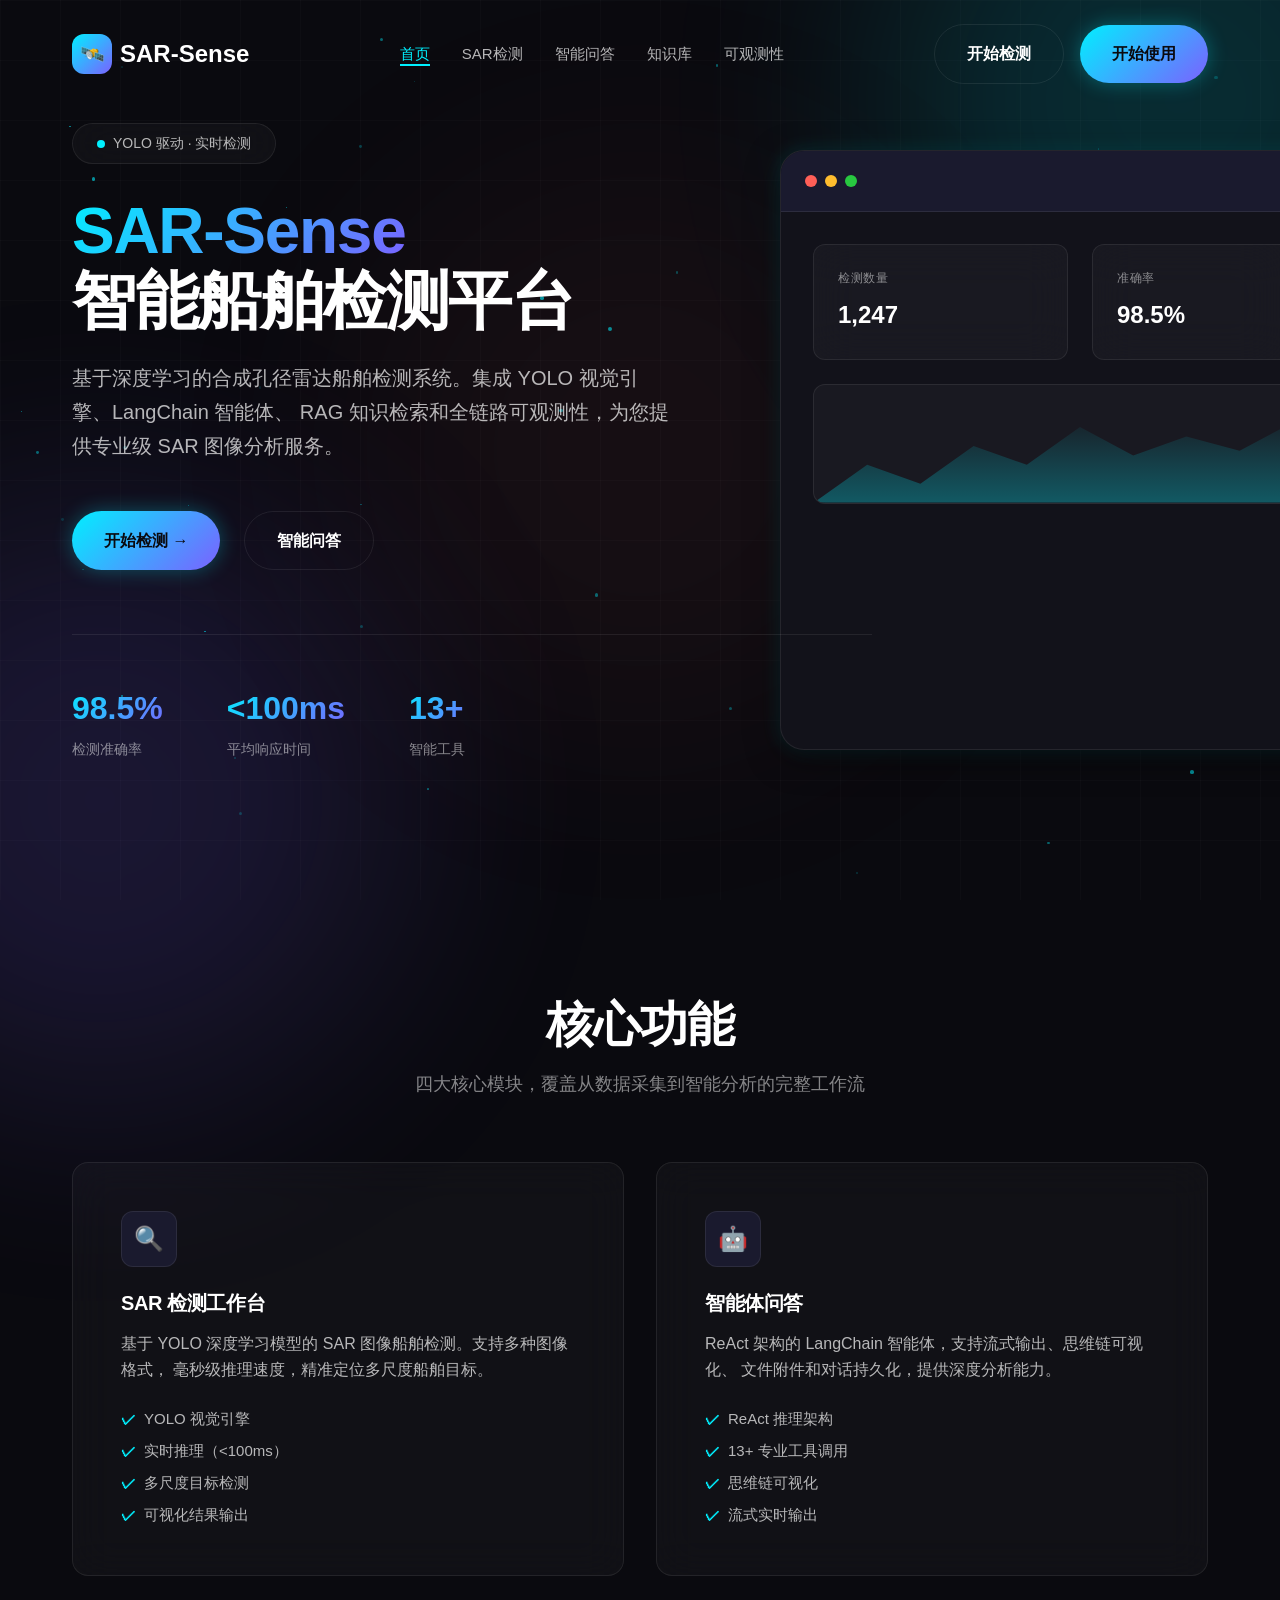
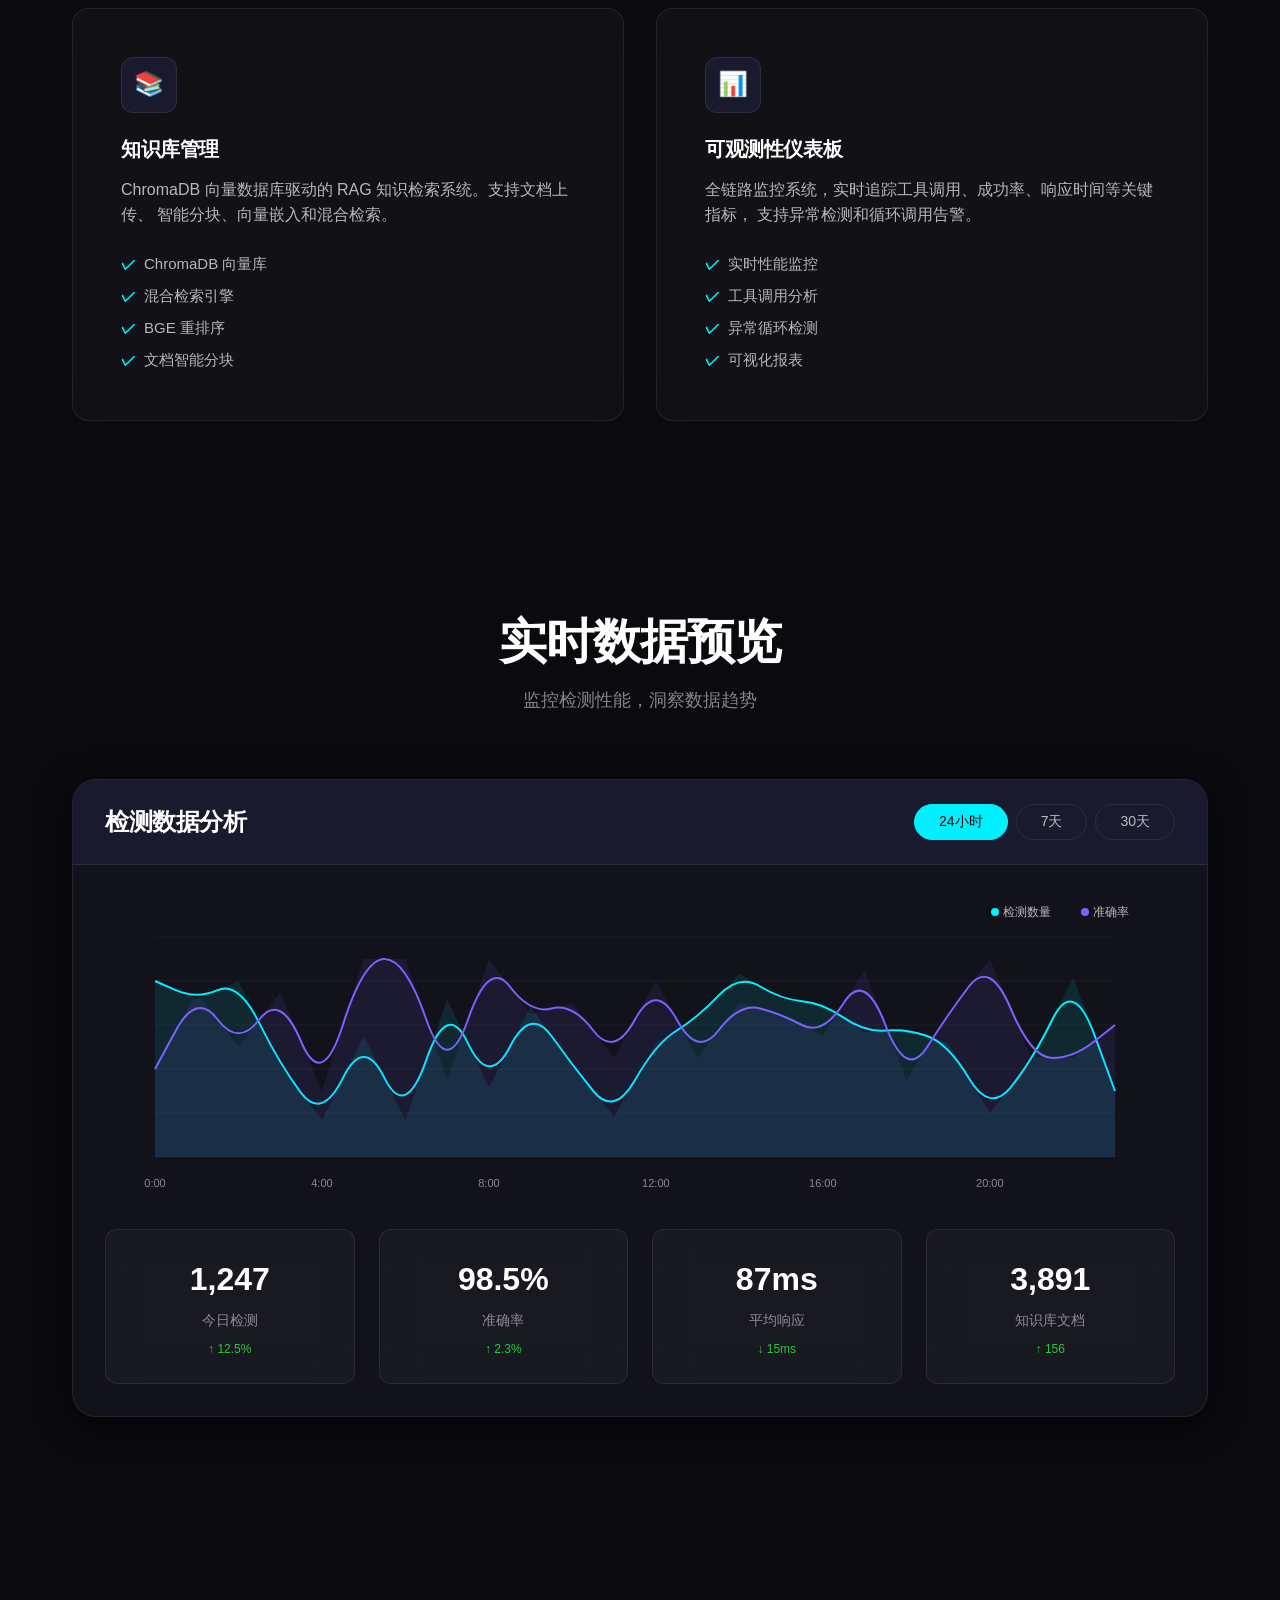
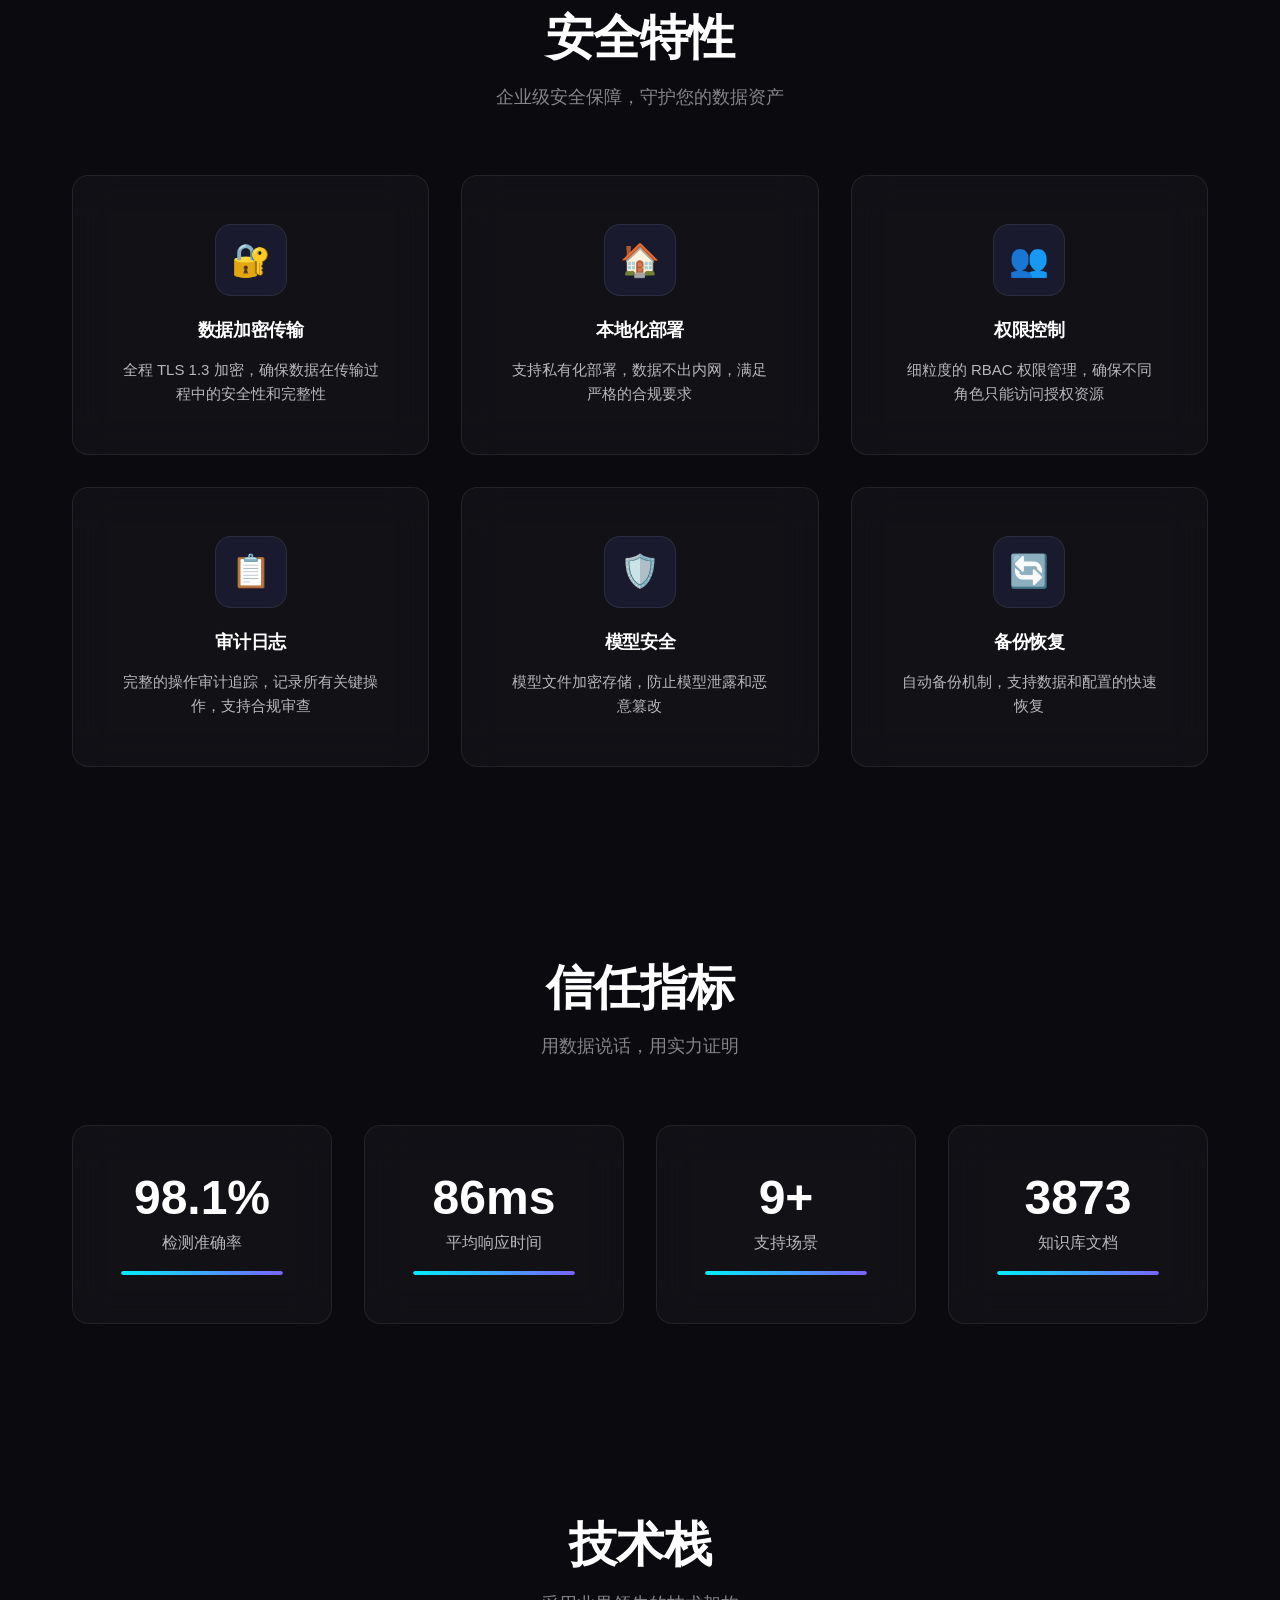
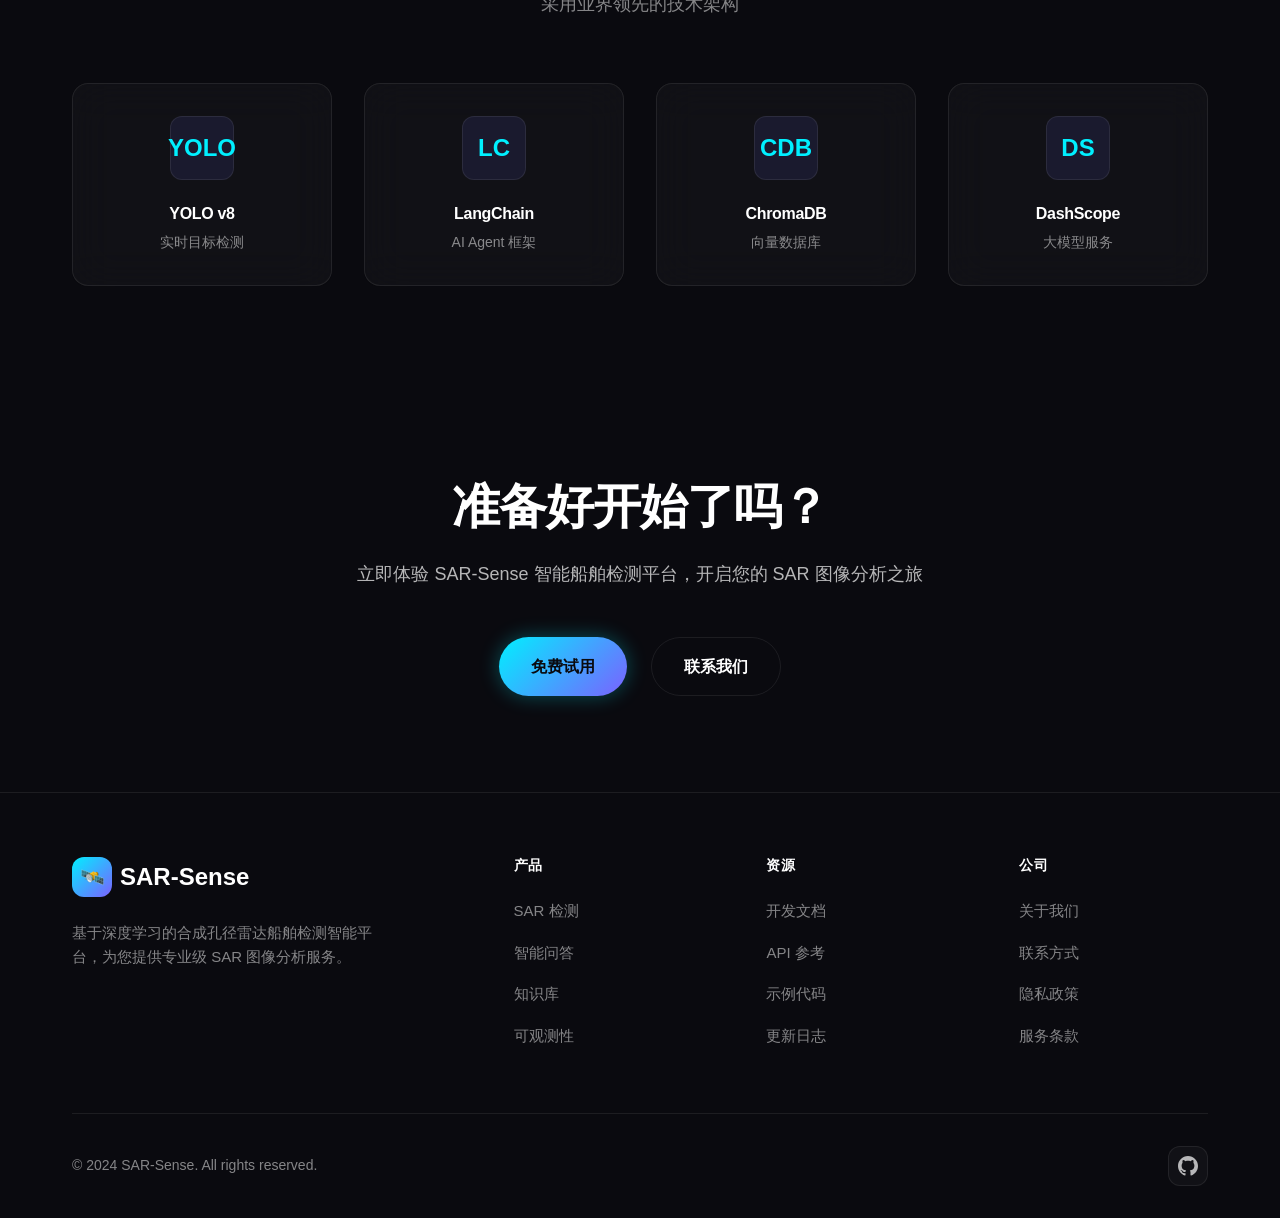
==== index.html @ ce0b2298 "初始化项目：SAR-Sense 智能舰船检测平台" ====
<!DOCTYPE html>
<html lang="zh-CN">
<head>
  <meta charset="UTF-8">
  <meta name="viewport" content="width=device-width, initial-scale=1.0">
  <meta name="description" content="SAR-Sense - 基于深度学习的合成孔径雷达船舶检测智能平台">
  <title>SAR-Sense | 智能船舶检测平台</title>
  <link rel="stylesheet" href="css/style.css">
  <link rel="icon" type="image/svg+xml" href="data:image/svg+xml,<svg xmlns='http://www.w3.org/2000/svg' viewBox='0 0 100 100'><text y='.9em' font-size='90'>🛰️</text></svg>">
</head>
<body>
  <div class="bg-grid"></div>
  <div class="bg-glow bg-glow-1"></div>
  <div class="bg-glow bg-glow-2"></div>
  <div class="bg-glow bg-glow-3"></div>
  <div class="particles"></div>

  <!-- Navigation -->
  <nav class="navbar">
    <div class="container">
      <a href="index.html" class="navbar-brand">
        <span class="logo-icon">🛰️</span>
        <span>SAR-Sense</span>
      </a>
      <ul class="navbar-nav">
        <li><a href="index.html">首页</a></li>
        <li><a href="detection.html">SAR检测</a></li>
        <li><a href="chat.html">智能问答</a></li>
        <li><a href="knowledge.html">知识库</a></li>
        <li><a href="metrics.html">可观测性</a></li>
      </ul>
      <div class="navbar-actions">
        <a href="detection.html" class="btn btn-secondary">开始检测</a>
        <a href="chat.html" class="btn btn-primary">开始使用</a>
      </div>
      <button class="mobile-menu-btn" aria-label="菜单">☰</button>
    </div>
  </nav>

  <!-- Hero Section -->
  <section class="hero section" id="hero">
    <div class="container">
      <div class="hero-content">
        <div class="hero-badge">
          <span class="badge-dot"></span>
          <span>YOLO 驱动 · 实时检测</span>
        </div>

        <h1>
          <span class="text-gradient">SAR-Sense</span><br>
          智能船舶检测平台
        </h1>

        <p class="hero-description">
          基于深度学习的合成孔径雷达船舶检测系统。集成 YOLO 视觉引擎、LangChain 智能体、
          RAG 知识检索和全链路可观测性，为您提供专业级 SAR 图像分析服务。
        </p>

        <div class="hero-actions">
          <a href="detection.html" class="btn btn-primary">
            开始检测 →
          </a>
          <a href="chat.html" class="btn btn-secondary">
            智能问答
          </a>
        </div>

        <div class="hero-stats">
          <div class="hero-stat">
            <div class="hero-stat-value text-gradient">98.5%</div>
            <div class="hero-stat-label">检测准确率</div>
          </div>
          <div class="hero-stat">
            <div class="hero-stat-value text-gradient"><100ms</div>
            <div class="hero-stat-label">平均响应时间</div>
          </div>
          <div class="hero-stat">
            <div class="hero-stat-value text-gradient">13+</div>
            <div class="hero-stat-label">智能工具</div>
          </div>
        </div>
      </div>

      <div class="hero-visual">
        <div class="hero-mockup animate-float">
          <div class="mockup-header">
            <div class="mockup-dot"></div>
            <div class="mockup-dot"></div>
            <div class="mockup-dot"></div>
          </div>
          <div class="mockup-body">
            <div class="mockup-card">
              <div class="mockup-card-title">检测数量</div>
              <div class="mockup-card-value">1,247</div>
            </div>
            <div class="mockup-card">
              <div class="mockup-card-title">准确率</div>
              <div class="mockup-card-value">98.5%</div>
            </div>
            <div class="mockup-chart">
              <div class="chart-line"></div>
            </div>
          </div>
        </div>
      </div>
    </div>
  </section>

  <!-- Features Section -->
  <section class="features section" id="features">
    <div class="container">
      <div class="section-header reveal">
        <h2>核心功能</h2>
        <p>四大核心模块，覆盖从数据采集到智能分析的完整工作流</p>
      </div>

      <div class="features-grid">
        <div class="feature-card reveal stagger">
          <div class="feature-icon">🔍</div>
          <h3>SAR 检测工作台</h3>
          <p>
            基于 YOLO 深度学习模型的 SAR 图像船舶检测。支持多种图像格式，
            毫秒级推理速度，精准定位多尺度船舶目标。
          </p>
          <ul class="feature-list">
            <li>YOLO 视觉引擎</li>
            <li>实时推理（<100ms）</li>
            <li>多尺度目标检测</li>
            <li>可视化结果输出</li>
          </ul>
        </div>

        <div class="feature-card reveal stagger">
          <div class="feature-icon">🤖</div>
          <h3>智能体问答</h3>
          <p>
            ReAct 架构的 LangChain 智能体，支持流式输出、思维链可视化、
            文件附件和对话持久化，提供深度分析能力。
          </p>
          <ul class="feature-list">
            <li>ReAct 推理架构</li>
            <li>13+ 专业工具调用</li>
            <li>思维链可视化</li>
            <li>流式实时输出</li>
          </ul>
        </div>

        <div class="feature-card reveal stagger">
          <div class="feature-icon">📚</div>
          <h3>知识库管理</h3>
          <p>
            ChromaDB 向量数据库驱动的 RAG 知识检索系统。支持文档上传、
            智能分块、向量嵌入和混合检索。
          </p>
          <ul class="feature-list">
            <li>ChromaDB 向量库</li>
            <li>混合检索引擎</li>
            <li>BGE 重排序</li>
            <li>文档智能分块</li>
          </ul>
        </div>

        <div class="feature-card reveal stagger">
          <div class="feature-icon">📊</div>
          <h3>可观测性仪表板</h3>
          <p>
            全链路监控系统，实时追踪工具调用、成功率、响应时间等关键指标，
            支持异常检测和循环调用告警。
          </p>
          <ul class="feature-list">
            <li>实时性能监控</li>
            <li>工具调用分析</li>
            <li>异常循环检测</li>
            <li>可视化报表</li>
          </ul>
        </div>
      </div>
    </div>
  </section>

  <!-- Data Preview Section -->
  <section class="data-preview section" id="data-preview">
    <div class="container">
      <div class="section-header reveal">
        <h2>实时数据预览</h2>
        <p>监控检测性能，洞察数据趋势</p>
      </div>

      <div class="preview-container reveal">
        <div class="preview-header">
          <div class="preview-header-left">
            <h4>检测数据分析</h4>
          </div>
          <div class="preview-tabs">
            <button class="preview-tab active">24小时</button>
            <button class="preview-tab">7天</button>
            <button class="preview-tab">30天</button>
          </div>
        </div>

        <div class="preview-body">
          <div class="chart-container">
            <canvas id="detectionChart"></canvas>
          </div>

          <div class="metrics-grid">
            <div class="metric-card">
              <div class="metric-value">1,247</div>
              <div class="metric-label">今日检测</div>
              <div class="metric-change positive">↑ 12.5%</div>
            </div>
            <div class="metric-card">
              <div class="metric-value">98.5%</div>
              <div class="metric-label">准确率</div>
              <div class="metric-change positive">↑ 2.3%</div>
            </div>
            <div class="metric-card">
              <div class="metric-value">87ms</div>
              <div class="metric-label">平均响应</div>
              <div class="metric-change positive">↓ 15ms</div>
            </div>
            <div class="metric-card">
              <div class="metric-value">3,891</div>
              <div class="metric-label">知识库文档</div>
              <div class="metric-change positive">↑ 156</div>
            </div>
          </div>
        </div>
      </div>
    </div>
  </section>

  <!-- Security Section -->
  <section class="security section" id="security">
    <div class="container">
      <div class="section-header reveal">
        <h2>安全特性</h2>
        <p>企业级安全保障，守护您的数据资产</p>
      </div>

      <div class="security-grid">
        <div class="security-card reveal stagger">
          <div class="security-icon">🔐</div>
          <h3>数据加密传输</h3>
          <p>全程 TLS 1.3 加密，确保数据在传输过程中的安全性和完整性</p>
        </div>
        <div class="security-card reveal stagger">
          <div class="security-icon">🏠</div>
          <h3>本地化部署</h3>
          <p>支持私有化部署，数据不出内网，满足严格的合规要求</p>
        </div>
        <div class="security-card reveal stagger">
          <div class="security-icon">👥</div>
          <h3>权限控制</h3>
          <p>细粒度的 RBAC 权限管理，确保不同角色只能访问授权资源</p>
        </div>
        <div class="security-card reveal stagger">
          <div class="security-icon">📋</div>
          <h3>审计日志</h3>
          <p>完整的操作审计追踪，记录所有关键操作，支持合规审查</p>
        </div>
        <div class="security-card reveal stagger">
          <div class="security-icon">🛡️</div>
          <h3>模型安全</h3>
          <p>模型文件加密存储，防止模型泄露和恶意篡改</p>
        </div>
        <div class="security-card reveal stagger">
          <div class="security-icon">🔄</div>
          <h3>备份恢复</h3>
          <p>自动备份机制，支持数据和配置的快速恢复</p>
        </div>
      </div>
    </div>
  </section>

  <!-- Trust Indicators -->
  <section class="trust section" id="trust">
    <div class="container">
      <div class="section-header reveal">
        <h2>信任指标</h2>
        <p>用数据说话，用实力证明</p>
      </div>

      <div class="trust-grid">
        <div class="trust-card reveal stagger">
          <div class="trust-value" data-target="98.5" data-suffix="%">0%</div>
          <div class="trust-label">检测准确率</div>
          <div class="trust-bar">
            <div class="trust-bar-fill" data-width="98.5%"></div>
          </div>
        </div>
        <div class="trust-card reveal stagger">
          <div class="trust-value" data-target="87" data-suffix="ms">0ms</div>
          <div class="trust-label">平均响应时间</div>
          <div class="trust-bar">
            <div class="trust-bar-fill" data-width="87%"></div>
          </div>
        </div>
        <div class="trust-card reveal stagger">
          <div class="trust-value" data-target="10" data-suffix="+">0+</div>
          <div class="trust-label">支持场景</div>
          <div class="trust-bar">
            <div class="trust-bar-fill" data-width="100%"></div>
          </div>
        </div>
        <div class="trust-card reveal stagger">
          <div class="trust-value" data-target="3891" data-suffix="">0</div>
          <div class="trust-label">知识库文档</div>
          <div class="trust-bar">
            <div class="trust-bar-fill" data-width="75%"></div>
          </div>
        </div>
      </div>
    </div>
  </section>

  <!-- Tech Stack -->
  <section class="tech-stack section" id="tech">
    <div class="container">
      <div class="section-header reveal">
        <h2>技术栈</h2>
        <p>采用业界领先的技术架构</p>
      </div>

      <div class="tech-grid">
        <div class="tech-card reveal stagger">
          <div class="tech-logo">YOLO</div>
          <h4>YOLO v8</h4>
          <p>实时目标检测</p>
        </div>
        <div class="tech-card reveal stagger">
          <div class="tech-logo">LC</div>
          <h4>LangChain</h4>
          <p>AI Agent 框架</p>
        </div>
        <div class="tech-card reveal stagger">
          <div class="tech-logo">CDB</div>
          <h4>ChromaDB</h4>
          <p>向量数据库</p>
        </div>
        <div class="tech-card reveal stagger">
          <div class="tech-logo">DS</div>
          <h4>DashScope</h4>
          <p>大模型服务</p>
        </div>
      </div>
    </div>
  </section>

  <!-- CTA Section -->
  <section class="cta section" id="cta">
    <div class="container">
      <div class="cta-content reveal">
        <h2>准备好开始了吗？</h2>
        <p>立即体验 SAR-Sense 智能船舶检测平台，开启您的 SAR 图像分析之旅</p>
        <div class="cta-actions">
          <a href="detection.html" class="btn btn-primary">免费试用</a>
          <a href="chat.html" class="btn btn-secondary">联系我们</a>
        </div>
      </div>
    </div>
  </section>

  <!-- Footer -->
  <footer class="footer">
    <div class="container">
      <div class="footer-content">
        <div class="footer-brand">
          <a href="index.html" class="navbar-brand">
            <span class="logo-icon">🛰️</span>
            <span>SAR-Sense</span>
          </a>
          <p>基于深度学习的合成孔径雷达船舶检测智能平台，为您提供专业级 SAR 图像分析服务。</p>
        </div>
        <div class="footer-links">
          <h4>产品</h4>
          <ul>
            <li><a href="detection.html">SAR 检测</a></li>
            <li><a href="chat.html">智能问答</a></li>
            <li><a href="knowledge.html">知识库</a></li>
            <li><a href="metrics.html">可观测性</a></li>
          </ul>
        </div>
        <div class="footer-links">
          <h4>资源</h4>
          <ul>
            <li><a href="#">开发文档</a></li>
            <li><a href="#">API 参考</a></li>
            <li><a href="#">示例代码</a></li>
            <li><a href="#">更新日志</a></li>
          </ul>
        </div>
        <div class="footer-links">
          <h4>公司</h4>
          <ul>
            <li><a href="#">关于我们</a></li>
            <li><a href="#">联系方式</a></li>
            <li><a href="#">隐私政策</a></li>
            <li><a href="#">服务条款</a></li>
          </ul>
        </div>
      </div>

      <div class="footer-bottom">
        <div class="footer-copyright">© 2024 SAR-Sense. All rights reserved.</div>
        <div class="footer-social">
          <a href="#" class="social-link" aria-label="GitHub">
            <svg width="20" height="20" viewBox="0 0 24 24" fill="currentColor">
              <path d="M12 0c-6.626 0-12 5.373-12 12 0 5.302 3.438 9.8 8.207 11.387.599.111.793-.261.793-.577v-2.234c-3.338.726-4.033-1.416-4.033-1.416-.546-1.387-1.333-1.756-1.333-1.756-1.089-.745.083-.729.083-.729 1.205.084 1.839 1.237 1.839 1.237 1.07 1.834 2.807 1.304 3.492.997.107-.775.418-1.305.762-1.604-2.665-.305-5.467-1.334-5.467-5.931 0-1.311.469-2.381 1.236-3.221-.124-.303-.535-1.524.117-3.176 0 0 1.008-.322 3.301 1.23.957-.266 1.983-.399 3.003-.404 1.02.005 2.047.138 3.006.404 2.291-1.552 3.297-1.23 3.297-1.23.653 1.653.242 2.874.118 3.176.77.84 1.235 1.911 1.235 3.221 0 4.609-2.807 5.624-5.479 5.921.43.372.823 1.102.823 2.222v3.293c0 .319.192.694.801.576 4.765-1.589 8.199-6.086 8.199-11.386 0-6.627-5.373-12-12-12z"/>
            </svg>
          </a>
        </div>
      </div>
    </div>
  </footer>

  <script src="js/main.js"></script>
</body>
</html>
---- css/style.css ----
/* SAR-Sense Dark Tech/Fintech Style */

/* ==================== Design Tokens ==================== */
:root {
  /* Colors - Dark Theme */
  --bg-primary: #0a0a0f;
  --bg-secondary: #12121a;
  --bg-tertiary: #1a1a2e;
  --bg-card: rgba(255, 255, 255, 0.03);
  --bg-card-hover: rgba(255, 255, 255, 0.06);

  /* Accent Colors - Neon/Cyan */
  --accent-primary: #00f0ff;
  --accent-secondary: #7b61ff;
  --accent-tertiary: #ff6b6b;
  --accent-gradient: linear-gradient(135deg, #00f0ff 0%, #7b61ff 100%);

  /* Text Colors */
  --text-primary: #ffffff;
  --text-secondary: rgba(255, 255, 255, 0.7);
  --text-tertiary: rgba(255, 255, 255, 0.5);

  /* Border Colors */
  --border-color: rgba(255, 255, 255, 0.08);
  --border-glow: rgba(0, 240, 255, 0.3);

  /* Shadows */
  --shadow-sm: 0 2px 8px rgba(0, 0, 0, 0.3);
  --shadow-md: 0 4px 16px rgba(0, 0, 0, 0.4);
  --shadow-lg: 0 8px 32px rgba(0, 0, 0, 0.5);
  --shadow-glow: 0 0 20px rgba(0, 240, 255, 0.15);

  /* Spacing */
  --space-xs: 0.25rem;
  --space-sm: 0.5rem;
  --space-md: 1rem;
  --space-lg: 1.5rem;
  --space-xl: 2rem;
  --space-2xl: 3rem;
  --space-3xl: 4rem;
  --space-4xl: 6rem;

  /* Border Radius */
  --radius-sm: 8px;
  --radius-md: 12px;
  --radius-lg: 16px;
  --radius-xl: 24px;
  --radius-full: 9999px;

  /* Typography */
  --font-display: -apple-system, BlinkMacSystemFont, 'Segoe UI', 'PingFang SC', 'Microsoft YaHei', sans-serif;
  --font-body: -apple-system, BlinkMacSystemFont, 'Segoe UI', 'PingFang SC', 'Microsoft YaHei', sans-serif;
  --font-mono: 'SF Mono', 'Fira Code', 'Consolas', monospace;

  /* Transitions */
  --transition-fast: 0.15s ease;
  --transition-normal: 0.3s ease;
  --transition-slow: 0.5s ease;

  /* Glass Effect */
  --glass-bg: rgba(255, 255, 255, 0.03);
  --glass-border: rgba(255, 255, 255, 0.08);
  --glass-blur: blur(20px);
}

/* ==================== Reset & Base ==================== */
*, *::before, *::after {
  margin: 0;
  padding: 0;
  box-sizing: border-box;
}

html {
  scroll-behavior: smooth;
  font-size: 16px;
}

body {
  font-family: var(--font-body);
  background-color: var(--bg-primary);
  color: var(--text-primary);
  line-height: 1.6;
  overflow-x: hidden;
  -webkit-font-smoothing: antialiased;
  -moz-osx-font-smoothing: grayscale;
}

a {
  color: var(--accent-primary);
  text-decoration: none;
  transition: color var(--transition-fast);
}

a:hover {
  color: var(--accent-secondary);
}

img {
  max-width: 100%;
  height: auto;
  display: block;
}

/* ==================== Typography ==================== */
h1, h2, h3, h4, h5, h6 {
  font-family: var(--font-display);
  font-weight: 700;
  line-height: 1.2;
  letter-spacing: -0.02em;
}

h1 {
  font-size: clamp(2.5rem, 5vw, 4rem);
}

h2 {
  font-size: clamp(2rem, 4vw, 3rem);
}

h3 {
  font-size: clamp(1.5rem, 3vw, 2rem);
}

h4 {
  font-size: clamp(1.25rem, 2vw, 1.5rem);
}

p {
  font-size: 1.125rem;
  color: var(--text-secondary);
}

.text-gradient {
  background: var(--accent-gradient);
  -webkit-background-clip: text;
  -webkit-text-fill-color: transparent;
  background-clip: text;
}

/* ==================== Layout ==================== */
.container {
  width: 100%;
  max-width: 1200px;
  margin: 0 auto;
  padding: 0 var(--space-xl);
}

.section {
  padding: var(--space-4xl) 0;
  position: relative;
}

.section-header {
  text-align: center;
  margin-bottom: var(--space-3xl);
}

.section-header h2 {
  margin-bottom: var(--space-md);
}

.section-header p {
  max-width: 600px;
  margin: 0 auto;
  font-size: 1.125rem;
  color: var(--text-tertiary);
}

/* ==================== Background Effects ==================== */
.bg-grid {
  position: fixed;
  top: 0;
  left: 0;
  width: 100%;
  height: 100%;
  background-image:
    linear-gradient(rgba(255, 255, 255, 0.02) 1px, transparent 1px),
    linear-gradient(90deg, rgba(255, 255, 255, 0.02) 1px, transparent 1px);
  background-size: 60px 60px;
  pointer-events: none;
  z-index: 0;
}

.bg-glow {
  position: fixed;
  width: 600px;
  height: 600px;
  border-radius: 50%;
  filter: blur(120px);
  opacity: 0.15;
  pointer-events: none;
  z-index: 0;
}

.bg-glow-1 {
  top: -200px;
  right: -200px;
  background: var(--accent-primary);
}

.bg-glow-2 {
  bottom: -200px;
  left: -200px;
  background: var(--accent-secondary);
}

.bg-glow-3 {
  top: 50%;
  left: 50%;
  transform: translate(-50%, -50%);
  background: var(--accent-tertiary);
  opacity: 0.05;
}

/* ==================== Navigation ==================== */
.navbar {
  position: fixed;
  top: 0;
  left: 0;
  right: 0;
  z-index: 1000;
  padding: var(--space-lg) 0;
  transition: all var(--transition-normal);
}

.navbar.scrolled {
  background: rgba(10, 10, 15, 0.9);
  backdrop-filter: var(--glass-blur);
  border-bottom: 1px solid var(--border-color);
  padding: var(--space-md) 0;
}

.navbar .container {
  display: flex;
  align-items: center;
  justify-content: space-between;
}

.navbar-brand {
  display: flex;
  align-items: center;
  gap: var(--space-sm);
  font-family: var(--font-display);
  font-size: 1.5rem;
  font-weight: 700;
  color: var(--text-primary);
}

.navbar-brand .logo-icon {
  width: 40px;
  height: 40px;
  background: var(--accent-gradient);
  border-radius: var(--radius-md);
  display: flex;
  align-items: center;
  justify-content: center;
  font-size: 1.25rem;
}

.navbar-nav {
  display: flex;
  align-items: center;
  gap: var(--space-xl);
  list-style: none;
}

.navbar-nav a {
  color: var(--text-secondary);
  font-size: 0.9375rem;
  font-weight: 500;
  transition: color var(--transition-fast);
  position: relative;
}

.navbar-nav a::after {
  content: '';
  position: absolute;
  bottom: -4px;
  left: 0;
  width: 0;
  height: 2px;
  background: var(--accent-primary);
  transition: width var(--transition-normal);
}

.navbar-nav a:hover {
  color: var(--text-primary);
}

.navbar-nav a:hover::after {
  width: 100%;
}

.navbar-actions {
  display: flex;
  align-items: center;
  gap: var(--space-md);
}

/* ==================== Buttons ==================== */
.btn {
  display: inline-flex;
  align-items: center;
  justify-content: center;
  gap: var(--space-sm);
  padding: var(--space-md) var(--space-xl);
  font-family: var(--font-display);
  font-size: 1rem;
  font-weight: 600;
  border: none;
  border-radius: var(--radius-full);
  cursor: pointer;
  transition: all var(--transition-normal);
  position: relative;
  overflow: hidden;
}

.btn-primary {
  background: var(--accent-gradient);
  color: var(--bg-primary);
  box-shadow: 0 0 20px rgba(0, 240, 255, 0.3);
}

.btn-primary:hover {
  transform: translateY(-2px);
  box-shadow: 0 0 30px rgba(0, 240, 255, 0.5);
}

.btn-primary:active {
  transform: translateY(0);
}

.btn-secondary {
  background: transparent;
  color: var(--text-primary);
  border: 1px solid var(--border-color);
}

.btn-secondary:hover {
  background: var(--bg-card-hover);
  border-color: var(--accent-primary);
  color: var(--accent-primary);
}

.btn-ghost {
  background: transparent;
  color: var(--text-secondary);
  padding: var(--space-sm) var(--space-md);
}

.btn-ghost:hover {
  color: var(--text-primary);
  background: var(--bg-card);
}

.btn-icon {
  width: 44px;
  height: 44px;
  padding: 0;
  border-radius: var(--radius-md);
}

/* ==================== Hero Section ==================== */
.hero {
  min-height: 100vh;
  display: flex;
  align-items: center;
  position: relative;
  overflow: hidden;
  padding-top: 80px;
}

.hero-content {
  position: relative;
  z-index: 1;
  max-width: 800px;
}

.hero-badge {
  display: inline-flex;
  align-items: center;
  gap: var(--space-sm);
  padding: var(--space-sm) var(--space-lg);
  background: var(--bg-card);
  border: 1px solid var(--border-color);
  border-radius: var(--radius-full);
  font-size: 0.875rem;
  color: var(--text-secondary);
  margin-bottom: var(--space-xl);
  backdrop-filter: var(--glass-blur);
}

.hero-badge .badge-dot {
  width: 8px;
  height: 8px;
  background: var(--accent-primary);
  border-radius: 50%;
  animation: pulse 2s infinite;
}

.hero h1 {
  margin-bottom: var(--space-lg);
  line-height: 1.1;
}

.hero-description {
  font-size: 1.25rem;
  color: var(--text-secondary);
  margin-bottom: var(--space-2xl);
  max-width: 600px;
  line-height: 1.7;
}

.hero-actions {
  display: flex;
  gap: var(--space-lg);
  margin-bottom: var(--space-3xl);
}

.hero-stats {
  display: flex;
  gap: var(--space-3xl);
  padding-top: var(--space-2xl);
  border-top: 1px solid var(--border-color);
}

.hero-stat {
  text-align: left;
}

.hero-stat-value {
  font-family: var(--font-display);
  font-size: 2rem;
  font-weight: 700;
  color: var(--text-primary);
  margin-bottom: var(--space-xs);
}

.hero-stat-label {
  font-size: 0.875rem;
  color: var(--text-tertiary);
}

.hero-visual {
  position: absolute;
  right: -100px;
  top: 50%;
  transform: translateY(-50%);
  width: 600px;
  height: 600px;
  z-index: 0;
}

.hero-mockup {
  width: 100%;
  height: 100%;
  background: var(--bg-secondary);
  border-radius: var(--radius-xl);
  border: 1px solid var(--border-color);
  overflow: hidden;
  position: relative;
  box-shadow: var(--shadow-lg), var(--shadow-glow);
}

.mockup-header {
  padding: var(--space-lg);
  background: var(--bg-tertiary);
  border-bottom: 1px solid var(--border-color);
  display: flex;
  align-items: center;
  gap: var(--space-sm);
}

.mockup-dot {
  width: 12px;
  height: 12px;
  border-radius: 50%;
  background: var(--text-tertiary);
}

.mockup-dot:nth-child(1) { background: #ff5f57; }
.mockup-dot:nth-child(2) { background: #ffbd2e; }
.mockup-dot:nth-child(3) { background: #28c840; }

.mockup-body {
  padding: var(--space-xl);
  display: grid;
  grid-template-columns: 1fr 1fr;
  gap: var(--space-lg);
}

.mockup-card {
  background: var(--bg-card);
  border: 1px solid var(--border-color);
  border-radius: var(--radius-md);
  padding: var(--space-lg);
  backdrop-filter: var(--glass-blur);
}

.mockup-card-title {
  font-size: 0.75rem;
  color: var(--text-tertiary);
  margin-bottom: var(--space-sm);
  text-transform: uppercase;
  letter-spacing: 0.05em;
}

.mockup-card-value {
  font-family: var(--font-display);
  font-size: 1.5rem;
  font-weight: 700;
  color: var(--text-primary);
}

.mockup-chart {
  grid-column: 1 / -1;
  height: 120px;
  background: var(--bg-card);
  border: 1px solid var(--border-color);
  border-radius: var(--radius-md);
  padding: var(--space-lg);
  position: relative;
  overflow: hidden;
}

.chart-line {
  position: absolute;
  bottom: 0;
  left: 0;
  right: 0;
  height: 80%;
  background: linear-gradient(to top, var(--accent-primary), transparent);
  opacity: 0.3;
  clip-path: polygon(0% 100%, 10% 60%, 20% 80%, 30% 40%, 40% 60%, 50% 20%, 60% 50%, 70% 30%, 80% 45%, 90% 15%, 100% 35%, 100% 100%);
}

/* ==================== Features Section ==================== */
.features {
  position: relative;
  z-index: 1;
}

.features-grid {
  display: grid;
  grid-template-columns: repeat(2, 1fr);
  gap: var(--space-xl);
}

.feature-card {
  background: var(--glass-bg);
  border: 1px solid var(--glass-border);
  border-radius: var(--radius-lg);
  padding: var(--space-2xl);
  backdrop-filter: var(--glass-blur);
  transition: all var(--transition-normal);
  position: relative;
  overflow: hidden;
}

.feature-card::before {
  content: '';
  position: absolute;
  top: 0;
  left: 0;
  right: 0;
  height: 2px;
  background: var(--accent-gradient);
  transform: scaleX(0);
  transform-origin: left;
  transition: transform var(--transition-normal);
}

.feature-card:hover {
  background: var(--bg-card-hover);
  border-color: var(--border-glow);
  transform: translateY(-4px);
  box-shadow: var(--shadow-glow);
}

.feature-card:hover::before {
  transform: scaleX(1);
}

.feature-icon {
  width: 56px;
  height: 56px;
  background: var(--bg-tertiary);
  border-radius: var(--radius-md);
  display: flex;
  align-items: center;
  justify-content: center;
  font-size: 1.5rem;
  margin-bottom: var(--space-lg);
  border: 1px solid var(--border-color);
}

.feature-card h3 {
  font-size: 1.25rem;
  margin-bottom: var(--space-md);
  color: var(--text-primary);
}

.feature-card p {
  font-size: 1rem;
  color: var(--text-secondary);
  margin-bottom: var(--space-lg);
  line-height: 1.6;
}

.feature-list {
  list-style: none;
  display: flex;
  flex-direction: column;
  gap: var(--space-sm);
}

.feature-list li {
  display: flex;
  align-items: center;
  gap: var(--space-sm);
  font-size: 0.9375rem;
  color: var(--text-secondary);
}

.feature-list li::before {
  content: '✓';
  color: var(--accent-primary);
  font-weight: 600;
}

/* ==================== Data Preview Section ==================== */
.data-preview {
  position: relative;
  z-index: 1;
}

.preview-container {
  background: var(--bg-secondary);
  border: 1px solid var(--border-color);
  border-radius: var(--radius-xl);
  overflow: hidden;
  box-shadow: var(--shadow-lg);
}

.preview-header {
  padding: var(--space-lg) var(--space-xl);
  background: var(--bg-tertiary);
  border-bottom: 1px solid var(--border-color);
  display: flex;
  align-items: center;
  justify-content: space-between;
}

.preview-header-left {
  display: flex;
  align-items: center;
  gap: var(--space-md);
}

.preview-tabs {
  display: flex;
  gap: var(--space-sm);
}

.preview-tab {
  padding: var(--space-sm) var(--space-lg);
  background: transparent;
  border: 1px solid var(--border-color);
  border-radius: var(--radius-full);
  color: var(--text-secondary);
  font-size: 0.875rem;
  cursor: pointer;
  transition: all var(--transition-fast);
}

.preview-tab.active {
  background: var(--accent-primary);
  color: var(--bg-primary);
  border-color: var(--accent-primary);
}

.preview-body {
  padding: var(--space-xl);
}

.chart-container {
  height: 300px;
  position: relative;
}

.metrics-grid {
  display: grid;
  grid-template-columns: repeat(4, 1fr);
  gap: var(--space-lg);
  margin-top: var(--space-xl);
}

.metric-card {
  background: var(--bg-card);
  border: 1px solid var(--border-color);
  border-radius: var(--radius-md);
  padding: var(--space-lg);
  text-align: center;
  backdrop-filter: var(--glass-blur);
}

.metric-value {
  font-family: var(--font-display);
  font-size: 2rem;
  font-weight: 700;
  color: var(--text-primary);
  margin-bottom: var(--space-xs);
}

.metric-label {
  font-size: 0.875rem;
  color: var(--text-tertiary);
}

.metric-change {
  font-size: 0.75rem;
  margin-top: var(--space-sm);
  color: var(--accent-primary);
}

.metric-change.positive {
  color: #28c840;
}

.metric-change.negative {
  color: #ff5f57;
}

/* ==================== Security Section ==================== */
.security {
  position: relative;
  z-index: 1;
}

.security-grid {
  display: grid;
  grid-template-columns: repeat(3, 1fr);
  gap: var(--space-xl);
}

.security-card {
  background: var(--glass-bg);
  border: 1px solid var(--glass-border);
  border-radius: var(--radius-lg);
  padding: var(--space-2xl);
  backdrop-filter: var(--glass-blur);
  text-align: center;
  transition: all var(--transition-normal);
}

.security-card:hover {
  background: var(--bg-card-hover);
  border-color: var(--border-glow);
  transform: translateY(-4px);
}

.security-icon {
  width: 72px;
  height: 72px;
  margin: 0 auto var(--space-lg);
  background: var(--bg-tertiary);
  border-radius: var(--radius-lg);
  display: flex;
  align-items: center;
  justify-content: center;
  font-size: 2rem;
  border: 1px solid var(--border-color);
}

.security-card h3 {
  font-size: 1.125rem;
  margin-bottom: var(--space-md);
  color: var(--text-primary);
}

.security-card p {
  font-size: 0.9375rem;
  color: var(--text-secondary);
  line-height: 1.6;
}

/* ==================== Trust Indicators ==================== */
.trust {
  position: relative;
  z-index: 1;
}

.trust-grid {
  display: grid;
  grid-template-columns: repeat(4, 1fr);
  gap: var(--space-xl);
}

.trust-card {
  background: var(--glass-bg);
  border: 1px solid var(--glass-border);
  border-radius: var(--radius-lg);
  padding: var(--space-2xl);
  backdrop-filter: var(--glass-blur);
  text-align: center;
  transition: all var(--transition-normal);
}

.trust-card:hover {
  background: var(--bg-card-hover);
  border-color: var(--border-glow);
}

.trust-value {
  font-family: var(--font-display);
  font-size: 3rem;
  font-weight: 700;
  color: var(--text-primary);
  margin-bottom: var(--space-sm);
  line-height: 1;
}

.trust-label {
  font-size: 1rem;
  color: var(--text-secondary);
  margin-bottom: var(--space-md);
}

.trust-bar {
  height: 4px;
  background: var(--bg-tertiary);
  border-radius: var(--radius-full);
  overflow: hidden;
}

.trust-bar-fill {
  height: 100%;
  background: var(--accent-gradient);
  border-radius: var(--radius-full);
  transition: width 1s ease;
}

/* ==================== Tech Stack ==================== */
.tech-stack {
  position: relative;
  z-index: 1;
}

.tech-grid {
  display: grid;
  grid-template-columns: repeat(4, 1fr);
  gap: var(--space-xl);
}

.tech-card {
  background: var(--glass-bg);
  border: 1px solid var(--glass-border);
  border-radius: var(--radius-lg);
  padding: var(--space-xl);
  backdrop-filter: var(--glass-blur);
  text-align: center;
  transition: all var(--transition-normal);
}

.tech-card:hover {
  background: var(--bg-card-hover);
  border-color: var(--border-glow);
  transform: translateY(-4px);
}

.tech-logo {
  width: 64px;
  height: 64px;
  margin: 0 auto var(--space-lg);
  background: var(--bg-tertiary);
  border-radius: var(--radius-md);
  display: flex;
  align-items: center;
  justify-content: center;
  font-size: 1.5rem;
  font-weight: 700;
  color: var(--accent-primary);
  border: 1px solid var(--border-color);
}

.tech-card h4 {
  font-size: 1rem;
  margin-bottom: var(--space-sm);
  color: var(--text-primary);
}

.tech-card p {
  font-size: 0.875rem;
  color: var(--text-tertiary);
}

/* ==================== CTA Section ==================== */
.cta {
  position: relative;
  z-index: 1;
  text-align: center;
}

.cta-content {
  max-width: 600px;
  margin: 0 auto;
}

.cta h2 {
  margin-bottom: var(--space-lg);
}

.cta p {
  font-size: 1.125rem;
  color: var(--text-secondary);
  margin-bottom: var(--space-2xl);
}

.cta-actions {
  display: flex;
  justify-content: center;
  gap: var(--space-lg);
}

/* ==================== Footer ==================== */
.footer {
  position: relative;
  z-index: 1;
  padding: var(--space-3xl) 0 var(--space-xl);
  border-top: 1px solid var(--border-color);
}

.footer-content {
  display: grid;
  grid-template-columns: 2fr 1fr 1fr 1fr;
  gap: var(--space-3xl);
  margin-bottom: var(--space-3xl);
}

.footer-brand {
  max-width: 300px;
}

.footer-brand .navbar-brand {
  margin-bottom: var(--space-lg);
}

.footer-brand p {
  font-size: 0.9375rem;
  color: var(--text-tertiary);
  line-height: 1.6;
}

.footer-links h4 {
  font-size: 0.875rem;
  font-weight: 600;
  color: var(--text-primary);
  margin-bottom: var(--space-lg);
  text-transform: uppercase;
  letter-spacing: 0.05em;
}

.footer-links ul {
  list-style: none;
  display: flex;
  flex-direction: column;
  gap: var(--space-md);
}

.footer-links a {
  font-size: 0.9375rem;
  color: var(--text-tertiary);
  transition: color var(--transition-fast);
}

.footer-links a:hover {
  color: var(--text-primary);
}

.footer-bottom {
  display: flex;
  align-items: center;
  justify-content: space-between;
  padding-top: var(--space-xl);
  border-top: 1px solid var(--border-color);
}

.footer-copyright {
  font-size: 0.875rem;
  color: var(--text-tertiary);
}

.footer-social {
  display: flex;
  gap: var(--space-md);
}

.social-link {
  width: 40px;
  height: 40px;
  display: flex;
  align-items: center;
  justify-content: center;
  background: var(--bg-card);
  border: 1px solid var(--border-color);
  border-radius: var(--radius-md);
  color: var(--text-secondary);
  transition: all var(--transition-fast);
}

.social-link:hover {
  background: var(--accent-primary);
  color: var(--bg-primary);
  border-color: var(--accent-primary);
}

/* ==================== Animations ==================== */
@keyframes pulse {
  0%, 100% {
    opacity: 1;
    transform: scale(1);
  }
  50% {
    opacity: 0.5;
    transform: scale(1.5);
  }
}

@keyframes float {
  0%, 100% {
    transform: translateY(0);
  }
  50% {
    transform: translateY(-10px);
  }
}

@keyframes glow {
  0%, 100% {
    box-shadow: 0 0 20px rgba(0, 240, 255, 0.2);
  }
  50% {
    box-shadow: 0 0 40px rgba(0, 240, 255, 0.4);
  }
}

@keyframes slideUp {
  from {
    opacity: 0;
    transform: translateY(30px);
  }
  to {
    opacity: 1;
    transform: translateY(0);
  }
}

@keyframes slideIn {
  from {
    opacity: 0;
    transform: translateX(-30px);
  }
  to {
    opacity: 1;
    transform: translateX(0);
  }
}

@keyframes fadeIn {
  from {
    opacity: 0;
  }
  to {
    opacity: 1;
  }
}

@keyframes scaleIn {
  from {
    opacity: 0;
    transform: scale(0.9);
  }
  to {
    opacity: 1;
    transform: scale(1);
  }
}

/* Animation Classes */
.animate-slide-up {
  animation: slideUp 0.6s ease forwards;
}

.animate-slide-in {
  animation: slideIn 0.6s ease forwards;
}

.animate-fade-in {
  animation: fadeIn 0.6s ease forwards;
}

.animate-scale-in {
  animation: scaleIn 0.6s ease forwards;
}

.animate-float {
  animation: float 3s ease-in-out infinite;
}

.animate-glow {
  animation: glow 2s ease-in-out infinite;
}

/* Stagger Delays */
.delay-1 { animation-delay: 0.1s; }
.delay-2 { animation-delay: 0.2s; }
.delay-3 { animation-delay: 0.3s; }
.delay-4 { animation-delay: 0.4s; }
.delay-5 { animation-delay: 0.5s; }
.delay-6 { animation-delay: 0.6s; }
.delay-7 { animation-delay: 0.7s; }
.delay-8 { animation-delay: 0.8s; }

/* ==================== Scroll Reveal ==================== */
.reveal {
  opacity: 0;
  transform: translateY(30px);
  transition: all 0.6s ease;
}

.reveal.active {
  opacity: 1;
  transform: translateY(0);
}

/* ==================== Responsive Design ==================== */
@media (max-width: 1024px) {
  .hero-visual {
    display: none;
  }

  .features-grid {
    grid-template-columns: 1fr;
  }

  .metrics-grid {
    grid-template-columns: repeat(2, 1fr);
  }

  .security-grid {
    grid-template-columns: repeat(2, 1fr);
  }

  .trust-grid {
    grid-template-columns: repeat(2, 1fr);
  }

  .tech-grid {
    grid-template-columns: repeat(2, 1fr);
  }

  .footer-content {
    grid-template-columns: 1fr 1fr;
  }
}

@media (max-width: 768px) {
  html {
    font-size: 14px;
  }

  .container {
    padding: 0 var(--space-lg);
  }

  .section {
    padding: var(--space-3xl) 0;
  }

  .hero {
    padding-top: 100px;
  }

  .hero-actions {
    flex-direction: column;
  }

  .hero-stats {
    flex-direction: column;
    gap: var(--space-lg);
  }

  .navbar-nav {
    display: none;
  }

  .metrics-grid {
    grid-template-columns: 1fr;
  }

  .security-grid {
    grid-template-columns: 1fr;
  }

  .trust-grid {
    grid-template-columns: 1fr;
  }

  .tech-grid {
    grid-template-columns: 1fr;
  }

  .footer-content {
    grid-template-columns: 1fr;
    gap: var(--space-xl);
  }

  .footer-bottom {
    flex-direction: column;
    gap: var(--space-lg);
    text-align: center;
  }

  .cta-actions {
    flex-direction: column;
  }
}

@media (max-width: 480px) {
  .hero-badge {
    font-size: 0.75rem;
  }

  .btn {
    width: 100%;
  }
}

/* ==================== Utility Classes ==================== */
.hidden {
  display: none !important;
}

.sr-only {
  position: absolute;
  width: 1px;
  height: 1px;
  padding: 0;
  margin: -1px;
  overflow: hidden;
  clip: rect(0, 0, 0, 0);
  white-space: nowrap;
  border: 0;
}

.text-center {
  text-align: center;
}

.text-left {
  text-align: left;
}

.text-right {
  text-align: right;
}

/* ==================== Scrollbar ==================== */
::-webkit-scrollbar {
  width: 8px;
  height: 8px;
}

::-webkit-scrollbar-track {
  background: var(--bg-secondary);
}

::-webkit-scrollbar-thumb {
  background: var(--bg-tertiary);
  border-radius: var(--radius-full);
}

::-webkit-scrollbar-thumb:hover {
  background: var(--text-tertiary);
}

/* ==================== Selection ==================== */
::selection {
  background: var(--accent-primary);
  color: var(--bg-primary);
}

/* ==================== Focus Styles ==================== */
:focus-visible {
  outline: 2px solid var(--accent-primary);
  outline-offset: 2px;
}

/* ==================== Mobile Menu ==================== */
.mobile-menu-btn {
  display: none;
  background: none;
  border: none;
  color: var(--text-primary);
  font-size: 1.5rem;
  cursor: pointer;
  padding: var(--space-sm);
}

@media (max-width: 768px) {
  .mobile-menu-btn {
    display: block;
  }
}

/* ==================== Particle Background ==================== */
.particles {
  position: fixed;
  top: 0;
  left: 0;
  width: 100%;
  height: 100%;
  pointer-events: none;
  z-index: 0;
  overflow: hidden;
}

.particle {
  position: absolute;
  width: 2px;
  height: 2px;
  background: var(--accent-primary);
  border-radius: 50%;
  opacity: 0.3;
}

/* ==================== Detection Section ==================== */
.detection {
  position: relative;
  z-index: 1;
}

.detection-container {
  max-width: 900px;
  margin: 0 auto;
}

.detection-upload-area {
  background: var(--glass-bg);
  border: 2px dashed var(--border-color);
  border-radius: var(--radius-xl);
  padding: var(--space-4xl);
  text-align: center;
  transition: all var(--transition-normal);
  cursor: pointer;
}

.detection-upload-area:hover {
  border-color: var(--accent-primary);
  background: var(--bg-card-hover);
}

.detection-upload-area.dragover {
  border-color: var(--accent-primary);
  background: rgba(0, 240, 255, 0.05);
}

.upload-icon {
  font-size: 4rem;
  margin-bottom: var(--space-lg);
}

.detection-upload-area h3 {
  font-size: 1.5rem;
  margin-bottom: var(--space-md);
  color: var(--text-primary);
}

.detection-upload-area p {
  font-size: 1rem;
  color: var(--text-tertiary);
  margin-bottom: var(--space-xl);
}

.upload-filename {
  margin-top: var(--space-lg);
  font-size: 0.9375rem;
  color: var(--accent-primary);
}

.detection-results {
  background: var(--glass-bg);
  border: 1px solid var(--glass-border);
  border-radius: var(--radius-xl);
  padding: var(--space-2xl);
  backdrop-filter: var(--glass-blur);
}

.results-grid {
  display: grid;
  grid-template-columns: 1fr 1fr;
  gap: var(--space-xl);
  margin-bottom: var(--space-xl);
}

.result-card {
  background: var(--bg-card);
  border: 1px solid var(--border-color);
  border-radius: var(--radius-lg);
  overflow: hidden;
}

.result-card h4 {
  padding: var(--space-lg);
  font-size: 1rem;
  color: var(--text-primary);
  border-bottom: 1px solid var(--border-color);
}

.image-container {
  padding: var(--space-lg);
  min-height: 300px;
  display: flex;
  align-items: center;
  justify-content: center;
}

.image-container img {
  max-width: 100%;
  max-height: 400px;
  border-radius: var(--radius-md);
}

.detection-metrics {
  display: grid;
  grid-template-columns: repeat(3, 1fr);
  gap: var(--space-lg);
  margin-bottom: var(--space-xl);
}

.metric-item {
  background: var(--bg-card);
  border: 1px solid var(--border-color);
  border-radius: var(--radius-md);
  padding: var(--space-lg);
  text-align: center;
}

.metric-number {
  font-family: var(--font-display);
  font-size: 2rem;
  font-weight: 700;
  color: var(--accent-primary);
  margin-bottom: var(--space-sm);
}

.metric-text {
  font-size: 0.875rem;
  color: var(--text-tertiary);
}

.detection-actions {
  display: flex;
  justify-content: center;
  gap: var(--space-lg);
}

.detection-loading {
  text-align: center;
  padding: var(--space-3xl);
}

.loading-spinner {
  width: 60px;
  height: 60px;
  border: 3px solid var(--border-color);
  border-top-color: var(--accent-primary);
  border-radius: 50%;
  margin: 0 auto var(--space-lg);
  animation: spin 1s linear infinite;
}

@keyframes spin {
  to { transform: rotate(360deg); }
}

/* ==================== Chat Section ==================== */
.chat {
  position: relative;
  z-index: 1;
}

.chat-layout {
  display: grid;
  grid-template-columns: 250px 1fr;
  gap: var(--space-lg);
  max-width: 1100px;
  margin: 0 auto;
}

.chat-sidebar {
  background: var(--glass-bg);
  border: 1px solid var(--glass-border);
  border-radius: var(--radius-xl);
  backdrop-filter: var(--glass-blur);
  padding: var(--space-lg);
  height: 600px;
  overflow-y: auto;
}

.sidebar-header {
  margin-bottom: var(--space-lg);
}

.sidebar-header .btn {
  width: 100%;
}

.btn-sm {
  padding: var(--space-sm) var(--space-md);
  font-size: 0.875rem;
}

.chat-main {
  background: var(--glass-bg);
  border: 1px solid var(--glass-border);
  border-radius: var(--radius-xl);
  backdrop-filter: var(--glass-blur);
  overflow: hidden;
  display: flex;
  flex-direction: column;
}

.chat-messages {
  flex: 1;
  height: 450px;
  overflow-y: auto;
  padding: var(--space-xl);
  display: flex;
  flex-direction: column;
  gap: var(--space-lg);
}

.message {
  display: flex;
  gap: var(--space-md);
  max-width: 80%;
  animation: fadeIn 0.3s ease;
}

.message.user {
  align-self: flex-end;
  flex-direction: row-reverse;
}

.message-avatar {
  width: 40px;
  height: 40px;
  background: var(--bg-tertiary);
  border-radius: var(--radius-md);
  display: flex;
  align-items: center;
  justify-content: center;
  font-size: 1.25rem;
  flex-shrink: 0;
}

.message.user .message-avatar {
  background: var(--accent-gradient);
}

.message-content {
  background: var(--bg-card);
  border: 1px solid var(--border-color);
  border-radius: var(--radius-lg);
  padding: var(--space-lg);
}

.message.user .message-content {
  background: rgba(0, 240, 255, 0.1);
  border-color: rgba(0, 240, 255, 0.2);
}

.message-content p {
  font-size: 0.9375rem;
  color: var(--text-primary);
  line-height: 1.6;
  margin-bottom: 0;
}

.message-content ul {
  list-style: none;
  margin: var(--space-sm) 0;
  padding-left: var(--space-lg);
}

.message-content ul li {
  font-size: 0.9375rem;
  color: var(--text-secondary);
  margin-bottom: var(--space-xs);
  position: relative;
}

.message-content ul li::before {
  content: '•';
  color: var(--accent-primary);
  position: absolute;
  left: -1rem;
}

.chat-input-area {
  padding: var(--space-lg);
  border-top: 1px solid var(--border-color);
}

.chat-input-wrapper {
  display: flex;
  gap: var(--space-md);
  background: var(--bg-card);
  border: 1px solid var(--border-color);
  border-radius: var(--radius-lg);
  padding: var(--space-sm);
  transition: border-color var(--transition-fast);
}

.chat-input-wrapper:focus-within {
  border-color: var(--accent-primary);
}

#chatInput {
  flex: 1;
  background: transparent;
  border: none;
  color: var(--text-primary);
  font-size: 0.9375rem;
  font-family: var(--font-body);
  padding: var(--space-md);
  resize: none;
  min-height: 24px;
  max-height: 150px;
}

#chatInput:focus {
  outline: none;
}

#chatInput::placeholder {
  color: var(--text-tertiary);
}

#sendBtn {
  width: 44px;
  height: 44px;
  padding: 0;
  border-radius: var(--radius-md);
  display: flex;
  align-items: center;
  justify-content: center;
  flex-shrink: 0;
}

.chat-hint {
  text-align: center;
  font-size: 0.75rem;
  color: var(--text-tertiary);
  margin-top: var(--space-sm);
}

/* Responsive */
@media (max-width: 768px) {
  .results-grid {
    grid-template-columns: 1fr;
  }

  .detection-metrics {
    grid-template-columns: 1fr;
  }

  .detection-actions {
    flex-direction: column;
  }

  .detection-actions .btn {
    width: 100%;
  }

  .message {
    max-width: 95%;
  }

  .chat-messages {
    height: 400px;
  }

  .chat-layout {
    grid-template-columns: 1fr;
  }

  .chat-sidebar {
    height: auto;
    max-height: 200px;
  }
}

/* ==================== Thought Chain ==================== */
.thought-chain {
  margin-top: var(--space-md);
  border: 1px solid var(--border-color);
  border-radius: var(--radius-md);
  overflow: hidden;
  background: var(--bg-card);
}

.thought-chain-header {
  display: flex;
  align-items: center;
  justify-content: space-between;
  padding: var(--space-md) var(--space-lg);
  background: var(--bg-tertiary);
  cursor: pointer;
  user-select: none;
  transition: background var(--transition-fast);
}

.thought-chain-header:hover {
  background: rgba(255, 255, 255, 0.05);
}

.thought-chain-title {
  display: flex;
  align-items: center;
  gap: var(--space-sm);
  font-size: 0.875rem;
  font-weight: 600;
  color: var(--text-primary);
}

.thought-chain-toggle {
  font-size: 0.75rem;
  color: var(--text-tertiary);
  transition: color var(--transition-fast);
}

.thought-chain.expanded .thought-chain-toggle {
  color: var(--text-secondary);
}

.thought-chain-body {
  display: none;
  padding: var(--space-lg);
  border-top: 1px solid var(--border-color);
}

.thought-chain.expanded .thought-chain-body {
  display: block;
}

.thought-timeline {
  position: relative;
  padding-left: var(--space-xl);
}

.thought-step {
  position: relative;
  padding-bottom: var(--space-lg);
}

.thought-step:last-child {
  padding-bottom: 0;
}

.thought-step::before {
  content: '';
  position: absolute;
  left: calc(var(--space-xl) * -1);
  top: 8px;
  width: 12px;
  height: 12px;
  border-radius: 50%;
  border: 2px solid var(--accent-primary);
  background: var(--bg-primary);
  z-index: 1;
}

.thought-step.thinking::before {
  border-color: #3b82f6;
  box-shadow: 0 0 8px rgba(59, 130, 246, 0.5);
}

.thought-step.tool_call::before {
  border-color: #22c55e;
  box-shadow: 0 0 8px rgba(34, 197, 94, 0.5);
}

.thought-step.tool_result::before {
  border-color: #f59e0b;
  box-shadow: 0 0 8px rgba(245, 158, 11, 0.5);
}

.thought-step.final_answer::before {
  border-color: #06b6d4;
  box-shadow: 0 0 8px rgba(6, 182, 212, 0.5);
}

.thought-step:not(:last-child)::after {
  content: '';
  position: absolute;
  left: calc(var(--space-xl) * -1 + 5px);
  top: 24px;
  width: 2px;
  height: calc(100% - 24px);
  background: var(--border-color);
}

.thought-step-card {
  background: var(--bg-secondary);
  border: 1px solid var(--border-color);
  border-radius: var(--radius-sm);
  overflow: hidden;
}

.thought-step-header {
  display: flex;
  align-items: center;
  justify-content: space-between;
  padding: var(--space-sm) var(--space-md);
  background: var(--bg-tertiary);
  border-bottom: 1px solid var(--border-color);
}

.thought-step-label {
  display: flex;
  align-items: center;
  gap: var(--space-sm);
  font-size: 0.8125rem;
  font-weight: 600;
  color: var(--text-primary);
}

.thought-step-label .icon {
  font-size: 1rem;
}

.thought-step-time {
  font-size: 0.75rem;
  color: var(--text-tertiary);
  font-family: var(--font-mono);
}

.thought-step-body {
  padding: var(--space-md);
  font-size: 0.8125rem;
  color: var(--text-secondary);
  line-height: 1.6;
}

.thought-step-body code {
  background: var(--bg-tertiary);
  padding: 2px 6px;
  border-radius: 4px;
  font-family: var(--font-mono);
  font-size: 0.75rem;
  color: var(--accent-primary);
}

.thought-args {
  display: flex;
  flex-wrap: wrap;
  gap: var(--space-sm);
  margin-top: var(--space-sm);
}

.thought-arg {
  display: inline-flex;
  align-items: center;
  gap: 4px;
  padding: 2px 8px;
  background: var(--bg-tertiary);
  border-radius: var(--radius-full);
  font-size: 0.75rem;
}

.thought-arg-key {
  color: var(--accent-primary);
  font-weight: 600;
}

.thought-arg-val {
  color: var(--text-secondary);
  max-width: 150px;
  overflow: hidden;
  text-overflow: ellipsis;
  white-space: nowrap;
}

/* Streaming cursor */
.streaming-cursor {
  display: inline-block;
  width: 2px;
  height: 1em;
  background: var(--accent-primary);
  animation: blink 1s infinite;
  vertical-align: text-bottom;
  margin-left: 2px;
}

@keyframes blink {
  0%, 100% { opacity: 1; }
  50% { opacity: 0; }
}

/* Message status */
.message-status {
  display: flex;
  align-items: center;
  gap: var(--space-sm);
  padding: var(--space-sm) var(--space-md);
  font-size: 0.75rem;
  color: var(--text-tertiary);
}

.message-status .spinner {
  width: 12px;
  height: 12px;
  border: 2px solid var(--border-color);
  border-top-color: var(--accent-primary);
  border-radius: 50%;
  animation: spin 1s linear infinite;
}

/* Conversation list */
.conversation-list {
  display: flex;
  flex-direction: column;
  gap: var(--space-sm);
  margin-top: var(--space-lg);
}

.conversation-item {
  display: flex;
  align-items: center;
  justify-content: space-between;
  padding: var(--space-md);
  background: var(--bg-card);
  border: 1px solid var(--border-color);
  border-radius: var(--radius-md);
  cursor: pointer;
  transition: all var(--transition-fast);
}

.conversation-item:hover {
  background: var(--bg-card-hover);
  border-color: var(--accent-primary);
}

.conversation-item.active {
  border-color: var(--accent-primary);
  background: rgba(0, 240, 255, 0.05);
}

.conversation-title {
  font-size: 0.875rem;
  color: var(--text-primary);
  overflow: hidden;
  text-overflow: ellipsis;
  white-space: nowrap;
}

.conversation-delete {
  width: 24px;
  height: 24px;
  display: flex;
  align-items: center;
  justify-content: center;
  background: transparent;
  border: none;
  color: var(--text-tertiary);
  cursor: pointer;
  border-radius: var(--radius-sm);
  transition: all var(--transition-fast);
}

.conversation-delete:hover {
  background: rgba(255, 107, 107, 0.1);
  color: var(--accent-tertiary);
}

/* File attachment */
.attachment-indicator {
  display: flex;
  align-items: center;
  gap: var(--space-sm);
  padding: var(--space-sm) var(--space-md);
  background: rgba(0, 240, 255, 0.05);
  border: 1px solid rgba(0, 240, 255, 0.2);
  border-radius: var(--radius-md);
  margin-bottom: var(--space-md);
  font-size: 0.8125rem;
  color: var(--accent-primary);
}

.attachment-indicator .icon {
  font-size: 1rem;
}

.attachment-remove {
  margin-left: auto;
  background: none;
  border: none;
  color: var(--text-tertiary);
  cursor: pointer;
  padding: 2px;
}

.attachment-remove:hover {
  color: var(--accent-tertiary);
}

/* ==================== Markdown Content Styles ==================== */

/* Code blocks */
.message-content .code-block {
  margin: var(--space-md) 0;
  background: var(--bg-tertiary);
  border: 1px solid var(--border-color);
  border-radius: var(--radius-md);
  overflow: hidden;
}

.message-content .code-block .code-lang {
  padding: var(--space-sm) var(--space-md);
  background: rgba(0, 0, 0, 0.3);
  font-size: 0.75rem;
  color: var(--text-tertiary);
  font-family: var(--font-mono);
  border-bottom: 1px solid var(--border-color);
}

.message-content .code-block pre {
  margin: 0;
  padding: var(--space-md);
  overflow-x: auto;
}

.message-content .code-block code {
  font-family: var(--font-mono);
  font-size: 0.8125rem;
  color: var(--text-primary);
  line-height: 1.6;
  background: transparent;
  padding: 0;
  border-radius: 0;
}

/* Inline code */
.message-content code.inline-code {
  background: var(--bg-tertiary);
  padding: 2px 6px;
  border-radius: 4px;
  font-family: var(--font-mono);
  font-size: 0.85em;
  color: var(--accent-primary);
  border: 1px solid var(--border-color);
}

/* Headers in message content */
.message-content h1,
.message-content h2,
.message-content h3,
.message-content h4,
.message-content h5,
.message-content h6 {
  margin: var(--space-lg) 0 var(--space-md);
  color: var(--text-primary);
  font-weight: 600;
}

.message-content h1 {
  font-size: 1.5rem;
  padding-bottom: var(--space-sm);
  border-bottom: 1px solid var(--border-color);
}

.message-content h2 {
  font-size: 1.3rem;
  padding-bottom: var(--space-sm);
  border-bottom: 1px solid var(--border-color);
}

.message-content h3 {
  font-size: 1.15rem;
}

.message-content h4 {
  font-size: 1.05rem;
}

.message-content h5 {
  font-size: 1rem;
}

.message-content h6 {
  font-size: 0.95rem;
  color: var(--text-secondary);
}

/* Lists in message content */
.message-content ol {
  list-style: decimal;
  margin: var(--space-sm) 0;
  padding-left: var(--space-xl);
}

.message-content ol li {
  font-size: 0.9375rem;
  color: var(--text-secondary);
  margin-bottom: var(--space-xs);
}

.message-content ol li::marker {
  color: var(--accent-primary);
}

/* Blockquotes */
.message-content .md-blockquote {
  margin: var(--space-md) 0;
  padding: var(--space-md) var(--space-lg);
  border-left: 3px solid var(--accent-primary);
  background: rgba(0, 240, 255, 0.03);
  border-radius: 0 var(--radius-sm) var(--radius-sm) 0;
  color: var(--text-secondary);
  font-style: italic;
}

/* Horizontal rules */
.message-content .md-hr {
  border: none;
  height: 1px;
  background: var(--border-color);
  margin: var(--space-lg) 0;
}

/* Links */
.message-content .md-link {
  color: var(--accent-primary);
  text-decoration: underline;
  text-underline-offset: 3px;
  transition: color var(--transition-fast);
}

.message-content .md-link:hover {
  color: var(--accent-secondary);
}

/* Strikethrough */
.message-content del {
  color: var(--text-tertiary);
  text-decoration: line-through;
}

/* Strong/Bold */
.message-content strong {
  color: var(--text-primary);
  font-weight: 600;
}

/* Em/Italic */
.message-content em {
  font-style: italic;
  color: var(--text-secondary);
}

/* Tables (basic support) */
.message-content table {
  border-collapse: collapse;
  margin: var(--space-md) 0;
  width: 100%;
  font-size: 0.875rem;
}

.message-content th,
.message-content td {
  padding: var(--space-sm) var(--space-md);
  border: 1px solid var(--border-color);
  text-align: left;
}

.message-content th {
  background: var(--bg-tertiary);
  color: var(--text-primary);
  font-weight: 600;
}

.message-content td {
  color: var(--text-secondary);
}

.message-content tr:hover td {
  background: rgba(255, 255, 255, 0.02);
}

/* Table wrapper for horizontal scroll on small screens */
.message-content .table-wrapper {
  overflow-x: auto;
  margin: var(--space-md) 0;
  border: 1px solid var(--border-color);
  border-radius: var(--radius-md);
}

.message-content .table-wrapper table {
  margin: 0;
  border: none;
  min-width: 100%;
}

/* ==================== Active Nav Link ==================== */
.navbar-nav a.active {
  color: var(--accent-primary);
}

.navbar-nav a.active::after {
  width: 100%;
}

/* ==================== Tabs Component ==================== */
.tabs {
  display: flex;
  gap: var(--space-sm);
  margin-bottom: var(--space-xl);
  border-bottom: 1px solid var(--border-color);
  padding-bottom: var(--space-md);
}

.tab-btn {
  padding: var(--space-md) var(--space-xl);
  background: transparent;
  border: 1px solid transparent;
  border-radius: var(--radius-md) var(--radius-md) 0 0;
  color: var(--text-tertiary);
  font-size: 0.9375rem;
  font-weight: 500;
  cursor: pointer;
  transition: all var(--transition-fast);
  font-family: var(--font-body);
}

.tab-btn:hover {
  color: var(--text-secondary);
  background: var(--bg-card);
}

.tab-btn.active {
  color: var(--accent-primary);
  background: var(--bg-card);
  border-color: var(--border-color);
  border-bottom-color: transparent;
}

.tab-panels {
  position: relative;
}

.tab-panel {
  display: none;
}

.tab-panel.active {
  display: block;
  animation: fadeIn 0.3s ease;
}

/* ==================== Knowledge Page ==================== */
.knowledge-container {
  max-width: 900px;
  margin: 0 auto;
}

.kb-upload-area {
  background: var(--glass-bg);
  border: 2px dashed var(--border-color);
  border-radius: var(--radius-xl);
  padding: var(--space-3xl) var(--space-xl);
  text-align: center;
  transition: all var(--transition-normal);
  cursor: pointer;
}

.kb-upload-area:hover {
  border-color: var(--accent-primary);
  background: var(--bg-card-hover);
}

.kb-upload-area.dragover {
  border-color: var(--accent-primary);
  background: rgba(0, 240, 255, 0.05);
}

.kb-upload-area .upload-icon {
  font-size: 3rem;
  margin-bottom: var(--space-md);
}

.kb-upload-area h3 {
  font-size: 1.25rem;
  color: var(--text-primary);
  margin-bottom: var(--space-sm);
}

.kb-upload-area p {
  font-size: 0.9375rem;
  color: var(--text-tertiary);
  margin-bottom: var(--space-lg);
}

.selected-files-area {
  display: flex;
  align-items: center;
  gap: var(--space-sm);
  padding: var(--space-md) var(--space-lg);
  background: rgba(0, 240, 255, 0.05);
  border: 1px solid rgba(0, 240, 255, 0.2);
  border-radius: var(--radius-md);
  margin-top: var(--space-lg);
  font-size: 0.875rem;
}

.selected-label {
  color: var(--accent-primary);
  font-weight: 600;
  white-space: nowrap;
}

.selected-names {
  color: var(--text-secondary);
  overflow: hidden;
  text-overflow: ellipsis;
  white-space: nowrap;
}

.status-message {
  padding: var(--space-md) var(--space-lg);
  border-radius: var(--radius-md);
  margin-top: var(--space-md);
  font-size: 0.875rem;
}

.status-info {
  background: rgba(59, 130, 246, 0.1);
  border: 1px solid rgba(59, 130, 246, 0.3);
  color: #60a5fa;
}

.status-success {
  background: rgba(34, 197, 94, 0.1);
  border: 1px solid rgba(34, 197, 94, 0.3);
  color: #4ade80;
}

.status-warning {
  background: rgba(245, 158, 11, 0.1);
  border: 1px solid rgba(245, 158, 11, 0.3);
  color: #fbbf24;
}

.status-error {
  background: rgba(239, 68, 68, 0.1);
  border: 1px solid rgba(239, 68, 68, 0.3);
  color: #f87171;
}

.ingest-area {
  margin-top: var(--space-xl);
  text-align: center;
}

.btn-lg {
  padding: var(--space-lg) var(--space-2xl);
  font-size: 1.125rem;
}

.ingest-hint {
  font-size: 0.8125rem;
  color: var(--text-tertiary);
  margin-top: var(--space-md);
}

.files-header {
  margin-bottom: var(--space-xl);
}

.stats-cards {
  display: grid;
  grid-template-columns: 1fr 1fr;
  gap: var(--space-lg);
}

.stat-card {
  background: var(--glass-bg);
  border: 1px solid var(--glass-border);
  border-radius: var(--radius-lg);
  padding: var(--space-xl);
  text-align: center;
  backdrop-filter: var(--glass-blur);
}

.stat-card .stat-value {
  font-family: var(--font-display);
  font-size: 2rem;
  font-weight: 700;
  color: var(--text-primary);
  margin-bottom: var(--space-xs);
}

.stat-card .stat-label {
  font-size: 0.875rem;
  color: var(--text-tertiary);
}

.stat-card-accent {
  border-color: rgba(0, 240, 255, 0.2);
}

.stat-card-accent .stat-value {
  color: var(--accent-primary);
}

.file-list {
  display: flex;
  flex-direction: column;
  gap: var(--space-sm);
}

.file-item {
  display: flex;
  align-items: center;
  justify-content: space-between;
  padding: var(--space-md) var(--space-lg);
  background: var(--glass-bg);
  border: 1px solid var(--glass-border);
  border-radius: var(--radius-md);
  transition: all var(--transition-fast);
}

.file-item:hover {
  background: var(--bg-card-hover);
  border-color: var(--accent-primary);
}

.file-info {
  display: flex;
  align-items: center;
  gap: var(--space-md);
}

.file-icon {
  font-size: 1.25rem;
}

.file-name {
  font-size: 0.9375rem;
  color: var(--text-primary);
  font-weight: 500;
}

.file-size {
  font-size: 0.8125rem;
  color: var(--text-tertiary);
  font-family: var(--font-mono);
}

.empty-state {
  text-align: center;
  padding: var(--space-3xl);
  color: var(--text-tertiary);
}

.empty-state .empty-icon {
  font-size: 3rem;
  margin-bottom: var(--space-md);
}

.empty-state p {
  font-size: 0.9375rem;
}

.empty-state .empty-hint {
  font-size: 0.8125rem;
  margin-top: var(--space-sm);
}

/* ==================== Metrics Page ==================== */
.metrics-cards {
  display: grid;
  grid-template-columns: repeat(4, 1fr);
  gap: var(--space-lg);
  margin-bottom: var(--space-xl);
}

.m-card {
  background: var(--glass-bg);
  border: 1px solid var(--glass-border);
  border-radius: var(--radius-lg);
  padding: var(--space-xl);
  text-align: center;
  backdrop-filter: var(--glass-blur);
  transition: all var(--transition-normal);
}

.m-card:hover {
  transform: translateY(-2px);
  box-shadow: var(--shadow-glow);
}

.m-card .m-card-value {
  font-family: var(--font-display);
  font-size: 2rem;
  font-weight: 700;
  margin-bottom: var(--space-xs);
}

.m-card .m-card-label {
  font-size: 0.875rem;
  color: var(--text-tertiary);
}

.m-card-blue {
  border-color: rgba(59, 130, 246, 0.3);
}
.m-card-blue .m-card-value {
  color: #60a5fa;
}

.m-card-amber {
  border-color: rgba(245, 158, 11, 0.3);
}
.m-card-amber .m-card-value {
  color: #fbbf24;
}

.m-card-green {
  border-color: rgba(34, 197, 94, 0.3);
}
.m-card-green .m-card-value {
  color: #4ade80;
}

.m-card-pink {
  border-color: rgba(236, 72, 153, 0.3);
}
.m-card-pink .m-card-value {
  color: #f472b6;
}

.metrics-actions {
  text-align: center;
  margin-bottom: var(--space-xl);
}

.chart-wrapper {
  height: 350px;
  position: relative;
}

.chart-wrapper canvas {
  width: 100%;
  height: 100%;
}

.timeline-list {
  display: flex;
  flex-direction: column;
  gap: var(--space-sm);
}

.timeline-item {
  display: flex;
  align-items: center;
  justify-content: space-between;
  padding: var(--space-md) var(--space-lg);
  background: var(--glass-bg);
  border: 1px solid var(--glass-border);
  border-radius: var(--radius-md);
  transition: all var(--transition-fast);
}

.timeline-item:hover {
  background: var(--bg-card-hover);
  border-color: var(--border-glow);
}

.timeline-left {
  display: flex;
  align-items: center;
  gap: var(--space-md);
}

.timeline-status {
  font-size: 1rem;
}

.timeline-tool {
  font-size: 0.9375rem;
  font-weight: 600;
  color: var(--text-primary);
}

.timeline-right {
  display: flex;
  gap: var(--space-lg);
  font-size: 0.8125rem;
  color: var(--text-tertiary);
  font-family: var(--font-mono);
}

/* Details table */
.details-table {
  width: 100%;
  border-collapse: collapse;
  font-size: 0.875rem;
}

.details-table th,
.details-table td {
  padding: var(--space-md) var(--space-lg);
  border: 1px solid var(--border-color);
  text-align: left;
}

.details-table th {
  background: var(--bg-tertiary);
  color: var(--text-primary);
  font-weight: 600;
}

.details-table td {
  color: var(--text-secondary);
}

.details-table tr:hover td {
  background: rgba(255, 255, 255, 0.02);
}

.text-success { color: #4ade80; }
.text-error { color: #f87171; }

/* Loop detection */
.loop-warning {
  margin-top: var(--space-xl);
  background: rgba(245, 158, 11, 0.05);
  border: 1px solid rgba(245, 158, 11, 0.3);
  border-radius: var(--radius-lg);
  padding: var(--space-lg);
}

.loop-warning-header {
  display: flex;
  align-items: center;
  justify-content: space-between;
  margin-bottom: var(--space-md);
  font-weight: 600;
  color: #fbbf24;
}

.loop-count {
  font-size: 0.8125rem;
  color: var(--text-tertiary);
}

.loop-list {
  display: flex;
  flex-direction: column;
  gap: var(--space-sm);
}

.loop-item {
  display: flex;
  align-items: center;
  justify-content: space-between;
  padding: var(--space-sm) var(--space-md);
  background: var(--bg-card);
  border-radius: var(--radius-sm);
  font-size: 0.8125rem;
}

.loop-tool {
  color: var(--text-primary);
  font-weight: 500;
}

.loop-time {
  color: var(--text-tertiary);
  font-family: var(--font-mono);
}

.loop-ok {
  margin-top: var(--space-xl);
  padding: var(--space-lg);
  background: rgba(34, 197, 94, 0.05);
  border: 1px solid rgba(34, 197, 94, 0.3);
  border-radius: var(--radius-lg);
  color: #4ade80;
  text-align: center;
}

/* ==================== Responsive - Knowledge & Metrics ==================== */
@media (max-width: 768px) {
  .stats-cards {
    grid-template-columns: 1fr;
  }

  .metrics-cards {
    grid-template-columns: 1fr 1fr;
  }

  .tabs {
    flex-wrap: wrap;
  }

  .tab-btn {
    flex: 1;
    text-align: center;
    font-size: 0.8125rem;
    padding: var(--space-sm) var(--space-md);
  }

  .timeline-item {
    flex-direction: column;
    align-items: flex-start;
    gap: var(--space-sm);
  }

  .timeline-right {
    gap: var(--space-md);
  }
}

@media (max-width: 480px) {
  .metrics-cards {
    grid-template-columns: 1fr;
  }
}
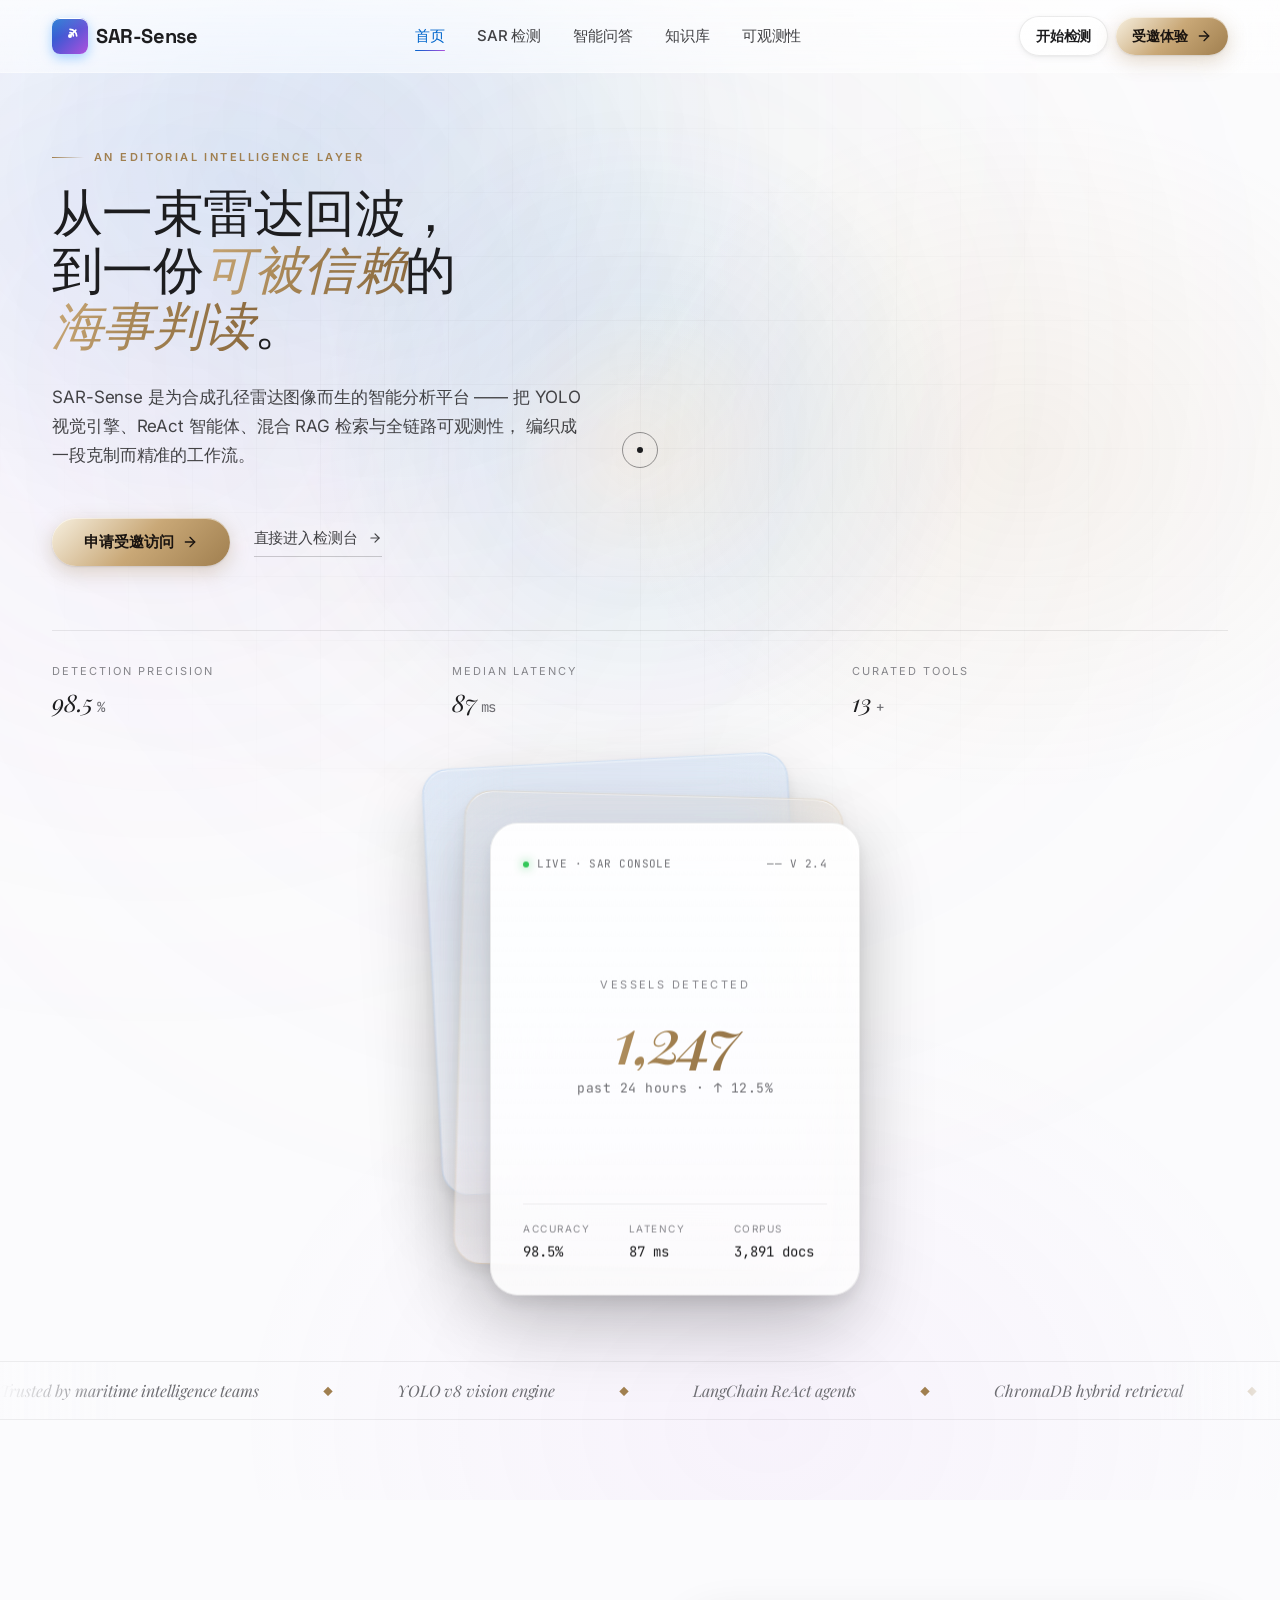
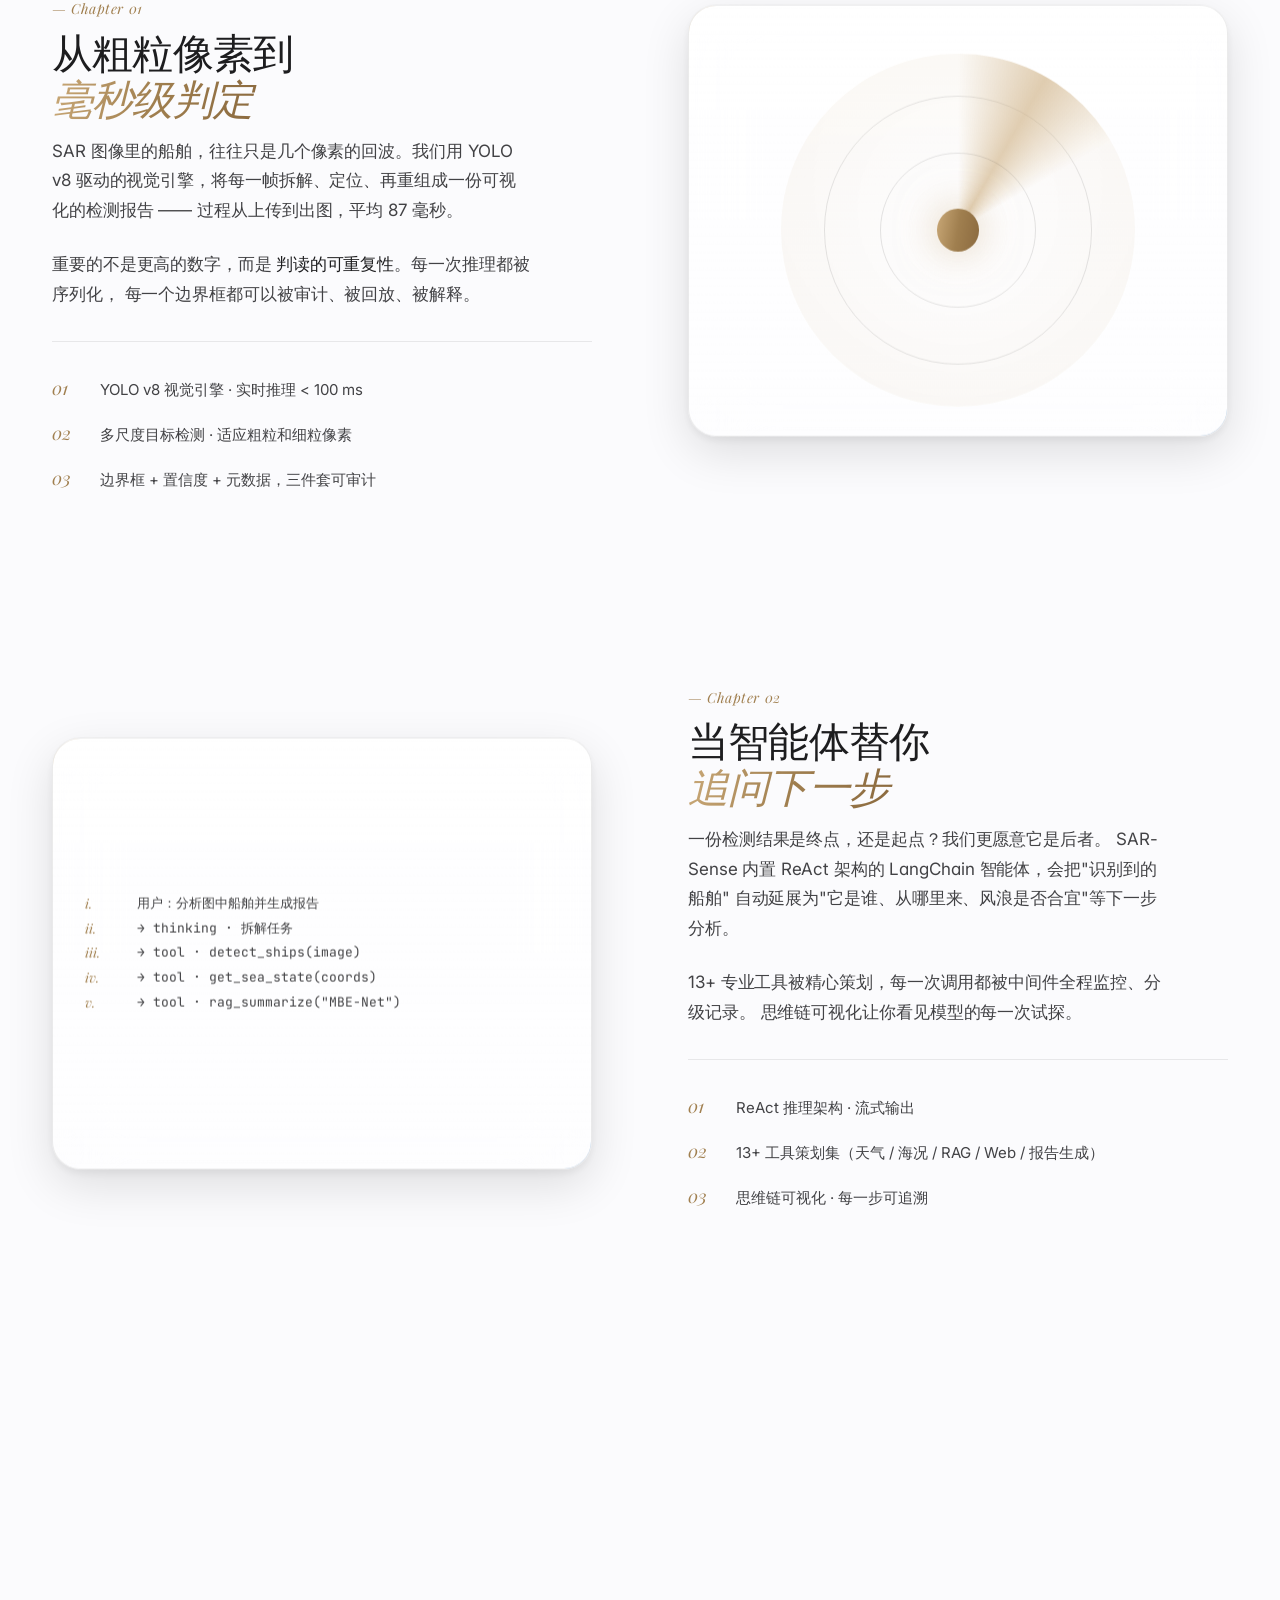
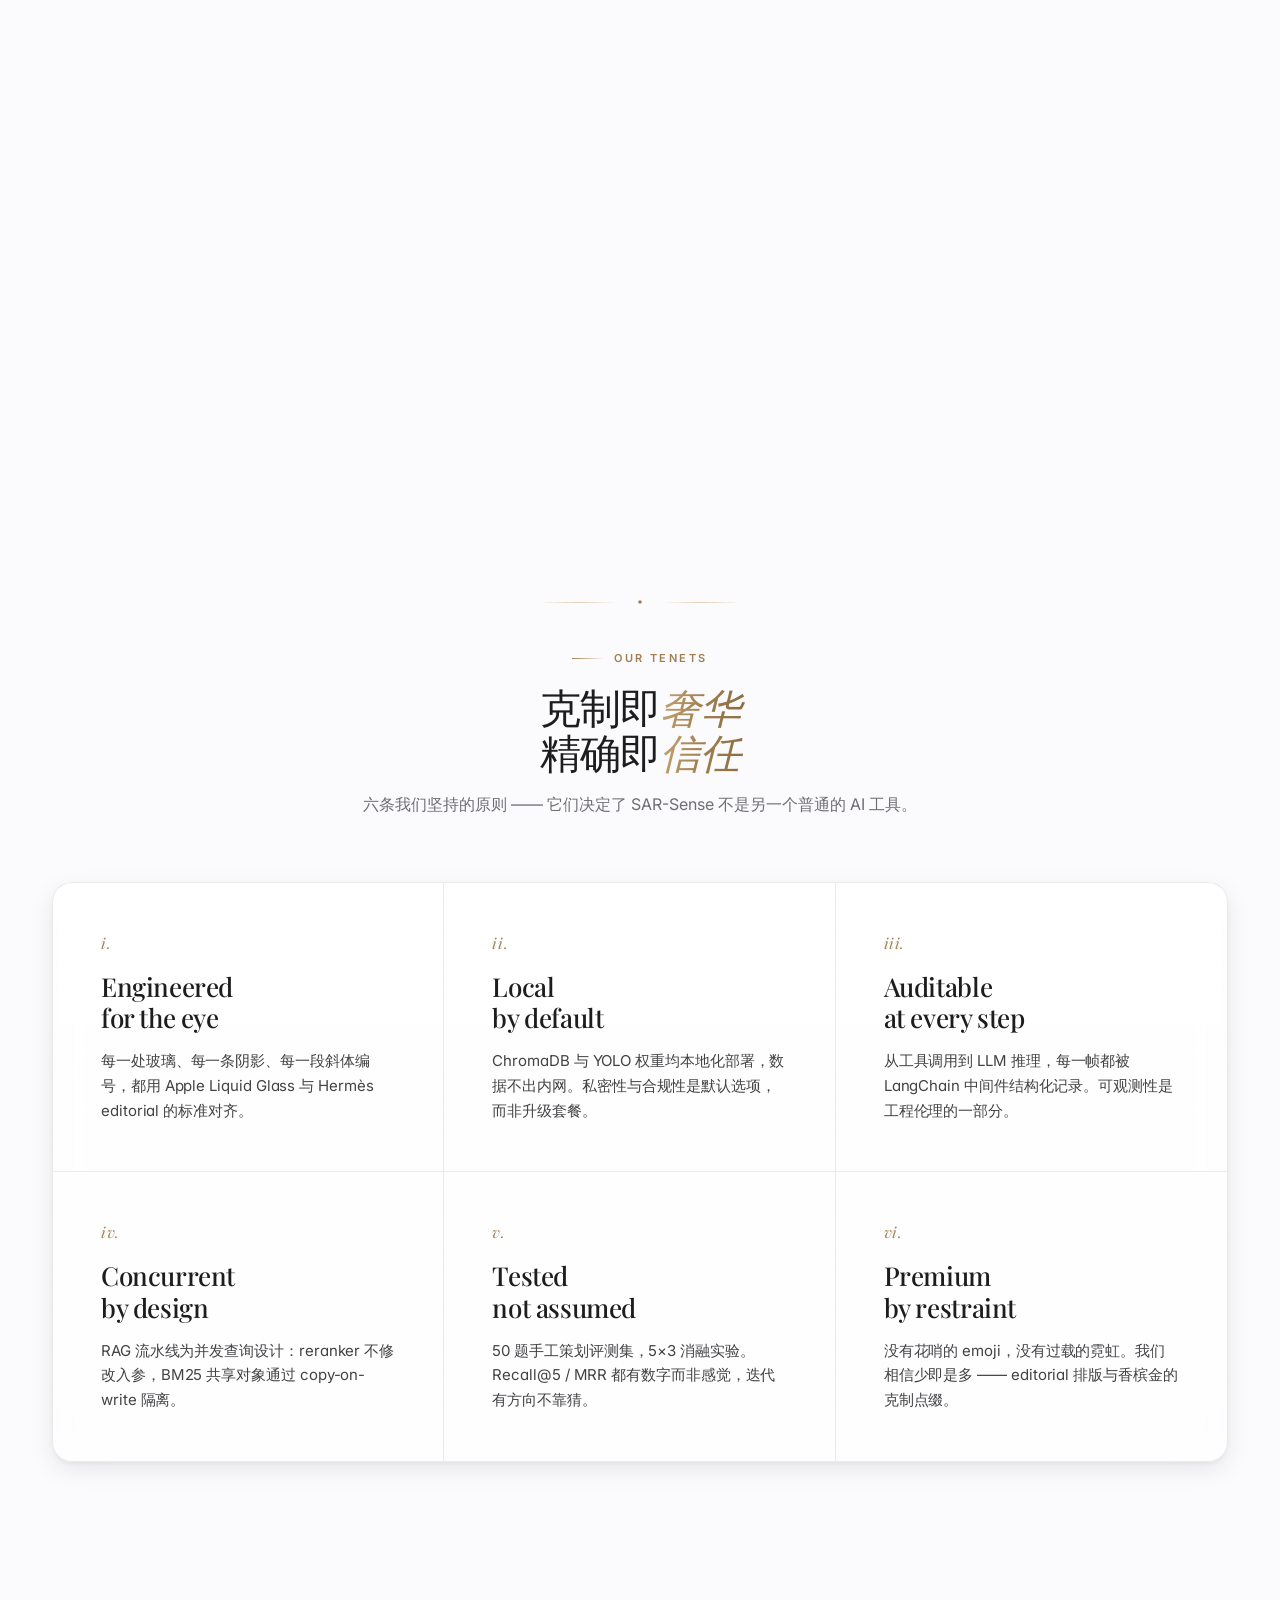
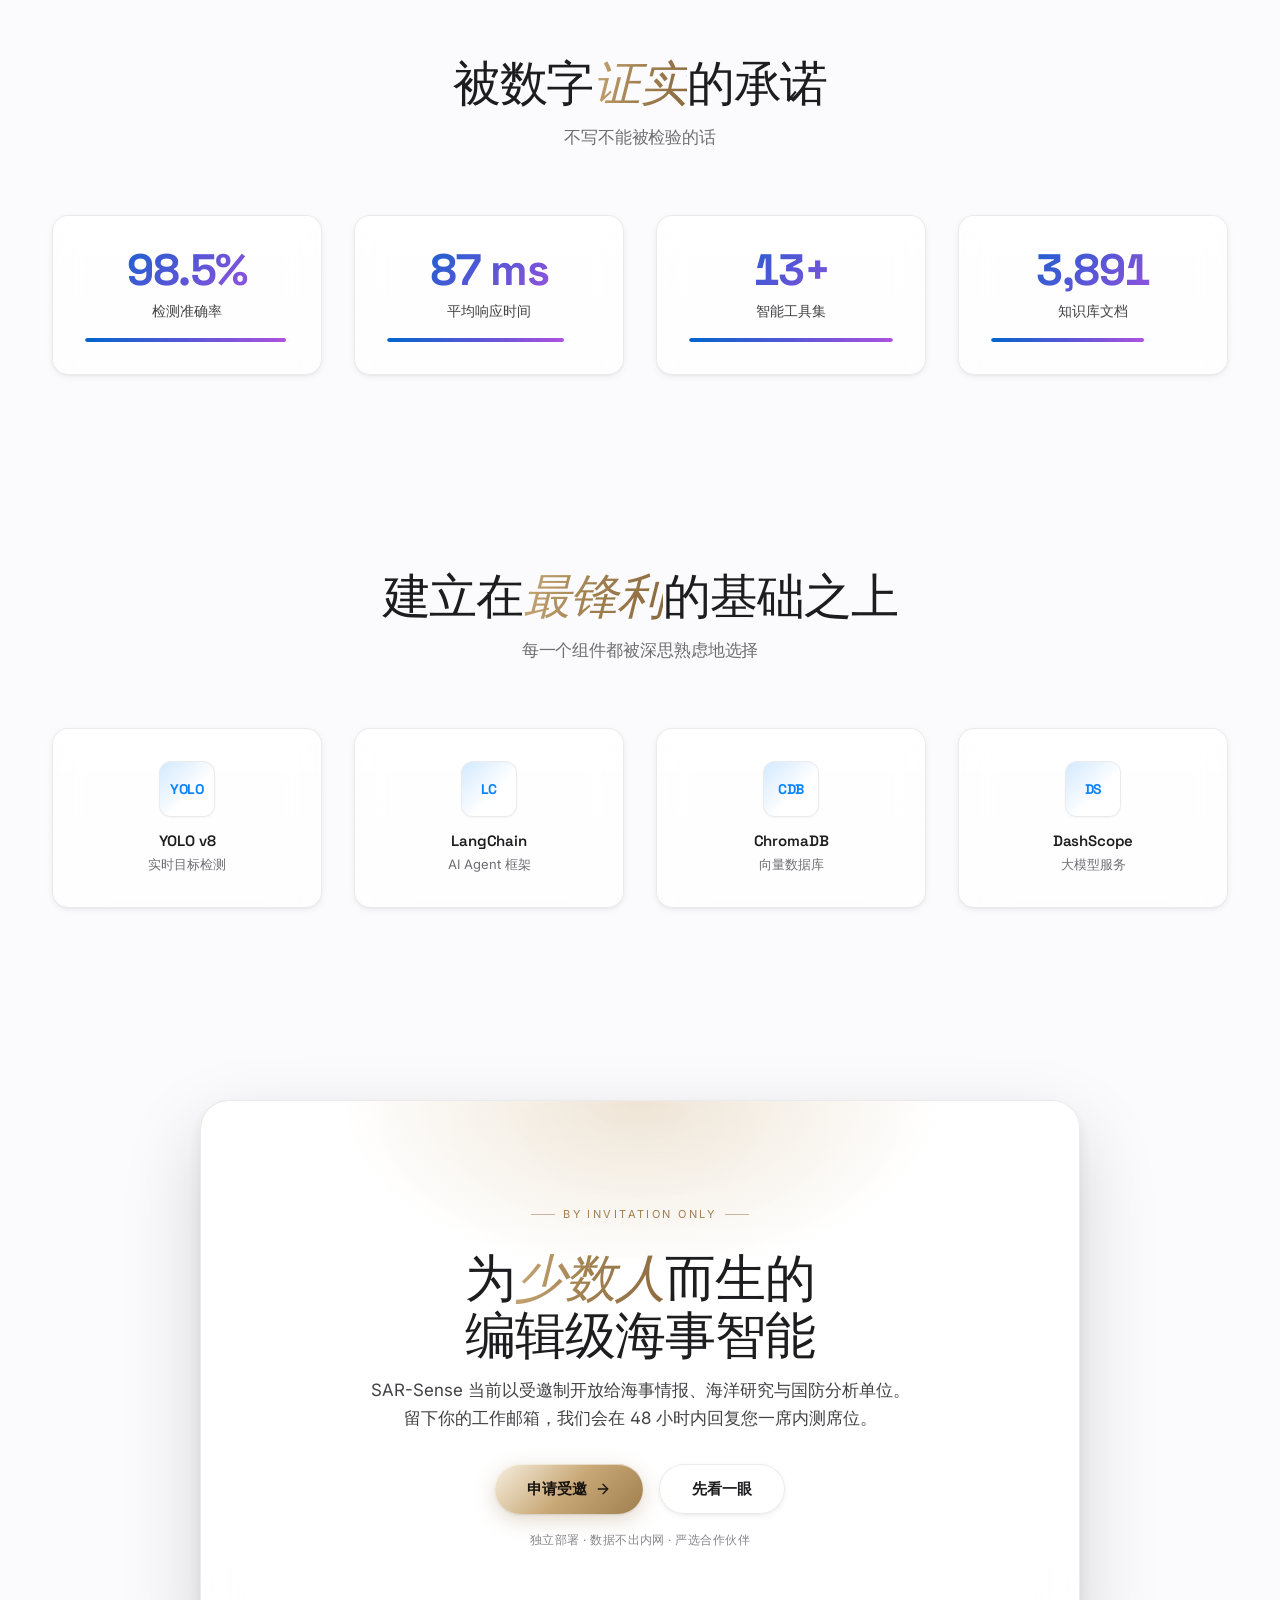
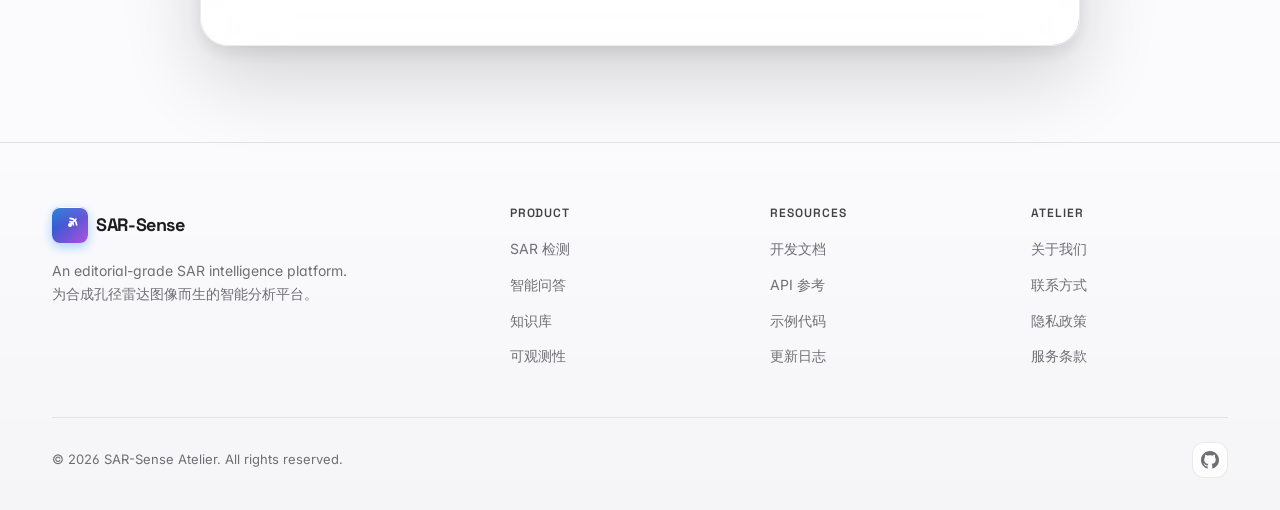
==== commit d805dac8: "检索优化 分块优化" ====
--- a/index.html
+++ b/index.html
@@ -3,323 +3,376 @@
 <head>
   <meta charset="UTF-8">
   <meta name="viewport" content="width=device-width, initial-scale=1.0">
-  <meta name="description" content="SAR-Sense - 基于深度学习的合成孔径雷达船舶检测智能平台">
-  <title>SAR-Sense | 智能船舶检测平台</title>
+  <meta name="description" content="SAR-Sense — 编辑级合成孔径雷达船舶检测平台。为专业海事 / 国防分析师设计。">
+  <title>SAR-Sense | An editorial-grade SAR intelligence platform</title>
+
+  <!-- Premium fonts: Inter UI · Space Grotesk display · Playfair editorial · JetBrains Mono data -->
+  <link rel="preconnect" href="https://fonts.googleapis.com">
+  <link rel="preconnect" href="https://fonts.gstatic.com" crossorigin>
+  <link href="https://fonts.googleapis.com/css2?family=Inter:wght@400;500;600;700&family=Space+Grotesk:wght@500;600;700&family=Playfair+Display:ital,wght@0,400;0,500;0,600;1,400;1,500&family=JetBrains+Mono:wght@400;500&display=swap" rel="stylesheet">
+
   <link rel="stylesheet" href="css/style.css">
-  <link rel="icon" type="image/svg+xml" href="data:image/svg+xml,<svg xmlns='http://www.w3.org/2000/svg' viewBox='0 0 100 100'><text y='.9em' font-size='90'>🛰️</text></svg>">
+  <link rel="stylesheet" href="css/luxury.css">
+  <link rel="icon" type="image/svg+xml" href="data:image/svg+xml,%3Csvg xmlns='http://www.w3.org/2000/svg' viewBox='0 0 24 24' fill='none' stroke='%23a07f4f' stroke-width='2' stroke-linecap='round' stroke-linejoin='round'%3E%3Ccircle cx='12' cy='12' r='2.4' fill='%23a07f4f'/%3E%3Cpath d='M12 4a8 8 0 0 1 8 8'/%3E%3Cpath d='M12 8a4 4 0 0 1 4 4'/%3E%3Cline x1='12' y1='12' x2='19' y2='5'/%3E%3C/svg%3E">
 </head>
-<body>
+<body class="lux-cursor-on">
+  <script src="js/luxury.js"></script>
   <div class="bg-grid"></div>
   <div class="bg-glow bg-glow-1"></div>
   <div class="bg-glow bg-glow-2"></div>
   <div class="bg-glow bg-glow-3"></div>
-  <div class="particles"></div>
 
   <!-- Navigation -->
   <nav class="navbar">
     <div class="container">
       <a href="index.html" class="navbar-brand">
-        <span class="logo-icon">🛰️</span>
+        <span class="logo-icon">
+          <svg viewBox="0 0 24 24" fill="none" stroke="currentColor" stroke-width="2" stroke-linecap="round" stroke-linejoin="round" aria-hidden="true">
+            <circle cx="12" cy="12" r="2.4" fill="currentColor" stroke="none"/>
+            <path d="M12 4a8 8 0 0 1 8 8"/>
+            <path d="M12 8a4 4 0 0 1 4 4"/>
+            <line x1="12" y1="12" x2="19" y2="5"/>
+          </svg>
+        </span>
         <span>SAR-Sense</span>
       </a>
       <ul class="navbar-nav">
-        <li><a href="index.html">首页</a></li>
-        <li><a href="detection.html">SAR检测</a></li>
+        <li><a href="index.html" class="active">首页</a></li>
+        <li><a href="detection.html">SAR 检测</a></li>
         <li><a href="chat.html">智能问答</a></li>
         <li><a href="knowledge.html">知识库</a></li>
         <li><a href="metrics.html">可观测性</a></li>
       </ul>
       <div class="navbar-actions">
-        <a href="detection.html" class="btn btn-secondary">开始检测</a>
-        <a href="chat.html" class="btn btn-primary">开始使用</a>
-      </div>
-      <button class="mobile-menu-btn" aria-label="菜单">☰</button>
+        <a href="detection.html" class="btn btn-secondary btn-sm">开始检测</a>
+        <a href="#cta" class="btn btn-champagne btn-sm">
+          受邀体验
+          <svg class="icon icon-sm" aria-hidden="true"><use href="/assets/icons.svg#arrow-right"/></svg>
+        </a>
+      </div>
+      <button class="mobile-menu-btn" aria-label="菜单">
+        <svg class="icon" aria-hidden="true"><use href="/assets/icons.svg#menu"/></svg>
+      </button>
     </div>
   </nav>
 
-  <!-- Hero Section -->
-  <section class="hero section" id="hero">
-    <div class="container">
-      <div class="hero-content">
-        <div class="hero-badge">
-          <span class="badge-dot"></span>
-          <span>YOLO 驱动 · 实时检测</span>
-        </div>
-
-        <h1>
-          <span class="text-gradient">SAR-Sense</span><br>
-          智能船舶检测平台
-        </h1>
-
-        <p class="hero-description">
-          基于深度学习的合成孔径雷达船舶检测系统。集成 YOLO 视觉引擎、LangChain 智能体、
-          RAG 知识检索和全链路可观测性，为您提供专业级 SAR 图像分析服务。
+  <!-- ============== Editorial Hero ============== -->
+  <section class="lux-hero" id="hero">
+    <div class="container">
+      <div class="lux-hero-grid">
+        <div class="lux-reveal active">
+          <div class="stagger-child">
+            <div class="lux-eyebrow">
+              <span>An editorial intelligence layer</span>
+            </div>
+          </div>
+
+          <h1 class="lux-display stagger-child">
+            从一束雷达回波，<br>
+            到一份<em>可被信赖</em>的<br>
+            <em>海事判读</em>。
+          </h1>
+
+          <p class="lux-lede stagger-child" style="margin-top: var(--space-xl)">
+            SAR-Sense 是为合成孔径雷达图像而生的智能分析平台 ——
+            把 YOLO 视觉引擎、ReAct 智能体、混合 RAG 检索与全链路可观测性，
+            编织成一段克制而精准的工作流。
+          </p>
+
+          <div class="lux-hero-actions stagger-child">
+            <a href="#cta" class="btn btn-champagne">
+              申请受邀访问
+              <svg class="icon icon-sm" aria-hidden="true"><use href="/assets/icons.svg#arrow-right"/></svg>
+            </a>
+            <a href="detection.html" class="btn-text">
+              直接进入检测台
+              <svg class="icon icon-xs" aria-hidden="true"><use href="/assets/icons.svg#arrow-right"/></svg>
+            </a>
+          </div>
+
+          <div class="lux-hero-meta stagger-child">
+            <div class="lux-hero-meta-item">
+              <div class="label">Detection precision</div>
+              <div class="value">98.5<span class="value-suffix">%</span></div>
+            </div>
+            <div class="lux-hero-meta-item">
+              <div class="label">Median latency</div>
+              <div class="value">87<span class="value-suffix">ms</span></div>
+            </div>
+            <div class="lux-hero-meta-item">
+              <div class="label">Curated tools</div>
+              <div class="value">13<span class="value-suffix">+</span></div>
+            </div>
+          </div>
+        </div>
+
+        <div class="lux-hero-stage" data-lux-parallax="-0.06">
+          <div class="lux-stage-card back" aria-hidden="true"></div>
+          <div class="lux-stage-card middle" aria-hidden="true"></div>
+          <div class="lux-stage-card front">
+            <div class="lux-stage-front-header">
+              <span class="pulse">live · sar console</span>
+              <span>—— v 2.4</span>
+            </div>
+
+            <div class="lux-stage-readout">
+              <div class="label">Vessels detected</div>
+              <div class="number">1,247</div>
+              <div class="unit">past 24 hours · ↑ 12.5%</div>
+            </div>
+
+            <div class="lux-stage-front-footer">
+              <div class="lux-stage-mini">
+                <span class="k">accuracy</span>
+                <span class="v">98.5%</span>
+              </div>
+              <div class="lux-stage-mini">
+                <span class="k">latency</span>
+                <span class="v">87 ms</span>
+              </div>
+              <div class="lux-stage-mini">
+                <span class="k">corpus</span>
+                <span class="v">3,891 docs</span>
+              </div>
+            </div>
+          </div>
+        </div>
+      </div>
+    </div>
+
+    <!-- Marquee strip 在 hero 底部 — luxury 信誉滚动 -->
+    <div class="lux-marquee" aria-hidden="true">
+      <div class="lux-marquee-track">
+        <span>Trusted by maritime intelligence teams</span>
+        <span>YOLO v8 vision engine</span>
+        <span>LangChain ReAct agents</span>
+        <span>ChromaDB hybrid retrieval</span>
+        <span>BGE Reranker</span>
+        <span>Parent-child structured chunking</span>
+        <span>End-to-end observability</span>
+        <!-- 重复一次让滚动无缝 -->
+        <span>Trusted by maritime intelligence teams</span>
+        <span>YOLO v8 vision engine</span>
+        <span>LangChain ReAct agents</span>
+        <span>ChromaDB hybrid retrieval</span>
+        <span>BGE Reranker</span>
+        <span>Parent-child structured chunking</span>
+        <span>End-to-end observability</span>
+      </div>
+    </div>
+  </section>
+
+  <!-- ============== Storytelling — Chapter 01 ============== -->
+  <section class="lux-story" id="chapter-01">
+    <div class="container">
+      <div class="lux-story-grid lux-reveal">
+        <div class="lux-story-text stagger-child">
+          <div class="lux-section-num">— Chapter 01</div>
+          <h2>从粗粒像素到<br><em>毫秒级判定</em></h2>
+          <p>
+            SAR 图像里的船舶，往往只是几个像素的回波。我们用 YOLO v8
+            驱动的视觉引擎，将每一帧拆解、定位、再重组成一份可视化的检测报告 ——
+            过程从上传到出图，平均 87 毫秒。
+          </p>
+          <p>
+            重要的不是更高的数字，而是<strong style="color: var(--text-primary); font-weight: 500;">
+            判读的可重复性</strong>。每一次推理都被序列化，
+            每一个边界框都可以被审计、被回放、被解释。
+          </p>
+          <ul class="lux-story-list">
+            <li>YOLO v8 视觉引擎 · 实时推理 &lt; 100 ms</li>
+            <li>多尺度目标检测 · 适应粗粒和细粒像素</li>
+            <li>边界框 + 置信度 + 元数据，三件套可审计</li>
+          </ul>
+        </div>
+
+        <div class="lux-story-visual viz-radar stagger-child" data-lux-parallax="0.04">
+          <div class="lux-radar">
+            <div class="lux-radar-sweep"></div>
+            <div class="lux-radar-core"></div>
+          </div>
+        </div>
+      </div>
+    </div>
+  </section>
+
+  <!-- ============== Storytelling — Chapter 02 ============== -->
+  <section class="lux-story" id="chapter-02">
+    <div class="container">
+      <div class="lux-story-grid reverse lux-reveal">
+        <div class="lux-story-text stagger-child">
+          <div class="lux-section-num">— Chapter 02</div>
+          <h2>当智能体替你<br><em>追问下一步</em></h2>
+          <p>
+            一份检测结果是终点，还是起点？我们更愿意它是后者。
+            SAR-Sense 内置 ReAct 架构的 LangChain 智能体，会把"识别到的船舶"
+            自动延展为"它是谁、从哪里来、风浪是否合宜"等下一步分析。
+          </p>
+          <p>
+            13+ 专业工具被精心策划，每一次调用都被中间件全程监控、分级记录。
+            思维链可视化让你看见模型的每一次试探。
+          </p>
+          <ul class="lux-story-list">
+            <li>ReAct 推理架构 · 流式输出</li>
+            <li>13+ 工具策划集（天气 / 海况 / RAG / Web / 报告生成）</li>
+            <li>思维链可视化 · 每一步可追溯</li>
+          </ul>
+        </div>
+
+        <div class="lux-story-visual viz-thread stagger-child" data-lux-parallax="0.04">
+          <div class="lux-thread-line">
+            <span class="step">i.</span>
+            <span class="text">用户：分析图中船舶并生成报告</span>
+          </div>
+          <div class="lux-thread-line">
+            <span class="step">ii.</span>
+            <span class="text">→ thinking · 拆解任务</span>
+          </div>
+          <div class="lux-thread-line">
+            <span class="step">iii.</span>
+            <span class="text">→ tool · detect_ships(image)</span>
+          </div>
+          <div class="lux-thread-line">
+            <span class="step">iv.</span>
+            <span class="text">→ tool · get_sea_state(coords)</span>
+          </div>
+          <div class="lux-thread-line">
+            <span class="step">v.</span>
+            <span class="text">→ tool · rag_summarize("MBE-Net")</span>
+          </div>
+        </div>
+      </div>
+    </div>
+  </section>
+
+  <!-- ============== Storytelling — Chapter 03 ============== -->
+  <section class="lux-story" id="chapter-03">
+    <div class="container">
+      <div class="lux-story-grid lux-reveal">
+        <div class="lux-story-text stagger-child">
+          <div class="lux-section-num">— Chapter 03</div>
+          <h2>把领域知识<br><em>留在你的舱内</em></h2>
+          <p>
+            最锋利的 AI 仍要被领域知识喂养。我们把 RAG 设计成可被你拥有的形态：
+            ChromaDB 作为底座，混合检索（向量 + BM25）作为入口，
+            父子块结构化分块让每一次召回都不丢失原文上下文。
+          </p>
+          <p>
+            BGE Reranker 在子块层精修排序，再回表聚合成父块 ——
+            兼顾准确性与可读性，回答里的每一句话都能定位到 PDF 的哪一段。
+          </p>
+          <ul class="lux-story-list">
+            <li>ChromaDB 向量库 · 本地化部署</li>
+            <li>混合检索 · 向量 ⊕ BM25 双通道</li>
+            <li>父子块结构 · 子块召回，父块呈现</li>
+            <li>BGE 重排 · 子块层精修，父块继承秩序</li>
+          </ul>
+        </div>
+
+        <div class="lux-story-visual viz-stack stagger-child" data-lux-parallax="0.04">
+          <div class="lux-stack">
+            <div class="lux-stack-page"></div>
+            <div class="lux-stack-page"></div>
+            <div class="lux-stack-page"></div>
+          </div>
+        </div>
+      </div>
+    </div>
+  </section>
+
+  <!-- ============== Premium Brand Values ============== -->
+  <section class="lux-values" id="values">
+    <div class="container">
+      <div class="lux-divider" aria-hidden="true">
+        <svg viewBox="0 0 24 24" fill="currentColor"><circle cx="12" cy="12" r="3"/></svg>
+      </div>
+
+      <div class="lux-values-header lux-reveal">
+        <div class="lux-eyebrow"><span>Our Tenets</span></div>
+        <h2>克制即<em>奢华</em><br>精确即<em>信任</em></h2>
+        <p style="color: var(--text-tertiary); margin-top: var(--space-md);">
+          六条我们坚持的原则 —— 它们决定了 SAR-Sense 不是另一个普通的 AI 工具。
         </p>
-
-        <div class="hero-actions">
-          <a href="detection.html" class="btn btn-primary">
-            开始检测 →
-          </a>
-          <a href="chat.html" class="btn btn-secondary">
-            智能问答
-          </a>
-        </div>
-
-        <div class="hero-stats">
-          <div class="hero-stat">
-            <div class="hero-stat-value text-gradient">98.5%</div>
-            <div class="hero-stat-label">检测准确率</div>
-          </div>
-          <div class="hero-stat">
-            <div class="hero-stat-value text-gradient"><100ms</div>
-            <div class="hero-stat-label">平均响应时间</div>
-          </div>
-          <div class="hero-stat">
-            <div class="hero-stat-value text-gradient">13+</div>
-            <div class="hero-stat-label">智能工具</div>
-          </div>
-        </div>
-      </div>
-
-      <div class="hero-visual">
-        <div class="hero-mockup animate-float">
-          <div class="mockup-header">
-            <div class="mockup-dot"></div>
-            <div class="mockup-dot"></div>
-            <div class="mockup-dot"></div>
-          </div>
-          <div class="mockup-body">
-            <div class="mockup-card">
-              <div class="mockup-card-title">检测数量</div>
-              <div class="mockup-card-value">1,247</div>
-            </div>
-            <div class="mockup-card">
-              <div class="mockup-card-title">准确率</div>
-              <div class="mockup-card-value">98.5%</div>
-            </div>
-            <div class="mockup-chart">
-              <div class="chart-line"></div>
-            </div>
-          </div>
-        </div>
-      </div>
-    </div>
-  </section>
-
-  <!-- Features Section -->
-  <section class="features section" id="features">
+      </div>
+
+      <div class="lux-values-grid lux-reveal">
+        <article class="lux-value-card stagger-child">
+          <div class="lux-value-num">i.</div>
+          <h3>Engineered<br>for the eye</h3>
+          <p>每一处玻璃、每一条阴影、每一段斜体编号，都用 Apple Liquid Glass 与 Hermès editorial 的标准对齐。</p>
+        </article>
+        <article class="lux-value-card stagger-child">
+          <div class="lux-value-num">ii.</div>
+          <h3>Local<br>by default</h3>
+          <p>ChromaDB 与 YOLO 权重均本地化部署，数据不出内网。私密性与合规性是默认选项，而非升级套餐。</p>
+        </article>
+        <article class="lux-value-card stagger-child">
+          <div class="lux-value-num">iii.</div>
+          <h3>Auditable<br>at every step</h3>
+          <p>从工具调用到 LLM 推理，每一帧都被 LangChain 中间件结构化记录。可观测性是工程伦理的一部分。</p>
+        </article>
+        <article class="lux-value-card stagger-child">
+          <div class="lux-value-num">iv.</div>
+          <h3>Concurrent<br>by design</h3>
+          <p>RAG 流水线为并发查询设计：reranker 不修改入参，BM25 共享对象通过 copy-on-write 隔离。</p>
+        </article>
+        <article class="lux-value-card stagger-child">
+          <div class="lux-value-num">v.</div>
+          <h3>Tested<br>not assumed</h3>
+          <p>50 题手工策划评测集，5×3 消融实验。Recall@5 / MRR 都有数字而非感觉，迭代有方向不靠猜。</p>
+        </article>
+        <article class="lux-value-card stagger-child">
+          <div class="lux-value-num">vi.</div>
+          <h3>Premium<br>by restraint</h3>
+          <p>没有花哨的 emoji，没有过载的霓虹。我们相信少即是多 —— editorial 排版与香槟金的克制点缀。</p>
+        </article>
+      </div>
+    </div>
+  </section>
+
+  <!-- ============== Trust Indicators (existing, refined) ============== -->
+  <section class="trust section" id="trust">
     <div class="container">
       <div class="section-header reveal">
-        <h2>核心功能</h2>
-        <p>四大核心模块，覆盖从数据采集到智能分析的完整工作流</p>
-      </div>
-
-      <div class="features-grid">
-        <div class="feature-card reveal stagger">
-          <div class="feature-icon">🔍</div>
-          <h3>SAR 检测工作台</h3>
-          <p>
-            基于 YOLO 深度学习模型的 SAR 图像船舶检测。支持多种图像格式，
-            毫秒级推理速度，精准定位多尺度船舶目标。
-          </p>
-          <ul class="feature-list">
-            <li>YOLO 视觉引擎</li>
-            <li>实时推理（<100ms）</li>
-            <li>多尺度目标检测</li>
-            <li>可视化结果输出</li>
-          </ul>
-        </div>
-
-        <div class="feature-card reveal stagger">
-          <div class="feature-icon">🤖</div>
-          <h3>智能体问答</h3>
-          <p>
-            ReAct 架构的 LangChain 智能体，支持流式输出、思维链可视化、
-            文件附件和对话持久化，提供深度分析能力。
-          </p>
-          <ul class="feature-list">
-            <li>ReAct 推理架构</li>
-            <li>13+ 专业工具调用</li>
-            <li>思维链可视化</li>
-            <li>流式实时输出</li>
-          </ul>
-        </div>
-
-        <div class="feature-card reveal stagger">
-          <div class="feature-icon">📚</div>
-          <h3>知识库管理</h3>
-          <p>
-            ChromaDB 向量数据库驱动的 RAG 知识检索系统。支持文档上传、
-            智能分块、向量嵌入和混合检索。
-          </p>
-          <ul class="feature-list">
-            <li>ChromaDB 向量库</li>
-            <li>混合检索引擎</li>
-            <li>BGE 重排序</li>
-            <li>文档智能分块</li>
-          </ul>
-        </div>
-
-        <div class="feature-card reveal stagger">
-          <div class="feature-icon">📊</div>
-          <h3>可观测性仪表板</h3>
-          <p>
-            全链路监控系统，实时追踪工具调用、成功率、响应时间等关键指标，
-            支持异常检测和循环调用告警。
-          </p>
-          <ul class="feature-list">
-            <li>实时性能监控</li>
-            <li>工具调用分析</li>
-            <li>异常循环检测</li>
-            <li>可视化报表</li>
-          </ul>
-        </div>
-      </div>
-    </div>
-  </section>
-
-  <!-- Data Preview Section -->
-  <section class="data-preview section" id="data-preview">
-    <div class="container">
-      <div class="section-header reveal">
-        <h2>实时数据预览</h2>
-        <p>监控检测性能，洞察数据趋势</p>
-      </div>
-
-      <div class="preview-container reveal">
-        <div class="preview-header">
-          <div class="preview-header-left">
-            <h4>检测数据分析</h4>
-          </div>
-          <div class="preview-tabs">
-            <button class="preview-tab active">24小时</button>
-            <button class="preview-tab">7天</button>
-            <button class="preview-tab">30天</button>
-          </div>
-        </div>
-
-        <div class="preview-body">
-          <div class="chart-container">
-            <canvas id="detectionChart"></canvas>
-          </div>
-
-          <div class="metrics-grid">
-            <div class="metric-card">
-              <div class="metric-value">1,247</div>
-              <div class="metric-label">今日检测</div>
-              <div class="metric-change positive">↑ 12.5%</div>
-            </div>
-            <div class="metric-card">
-              <div class="metric-value">98.5%</div>
-              <div class="metric-label">准确率</div>
-              <div class="metric-change positive">↑ 2.3%</div>
-            </div>
-            <div class="metric-card">
-              <div class="metric-value">87ms</div>
-              <div class="metric-label">平均响应</div>
-              <div class="metric-change positive">↓ 15ms</div>
-            </div>
-            <div class="metric-card">
-              <div class="metric-value">3,891</div>
-              <div class="metric-label">知识库文档</div>
-              <div class="metric-change positive">↑ 156</div>
-            </div>
-          </div>
-        </div>
-      </div>
-    </div>
-  </section>
-
-  <!-- Security Section -->
-  <section class="security section" id="security">
-    <div class="container">
-      <div class="section-header reveal">
-        <h2>安全特性</h2>
-        <p>企业级安全保障，守护您的数据资产</p>
-      </div>
-
-      <div class="security-grid">
-        <div class="security-card reveal stagger">
-          <div class="security-icon">🔐</div>
-          <h3>数据加密传输</h3>
-          <p>全程 TLS 1.3 加密，确保数据在传输过程中的安全性和完整性</p>
-        </div>
-        <div class="security-card reveal stagger">
-          <div class="security-icon">🏠</div>
-          <h3>本地化部署</h3>
-          <p>支持私有化部署，数据不出内网，满足严格的合规要求</p>
-        </div>
-        <div class="security-card reveal stagger">
-          <div class="security-icon">👥</div>
-          <h3>权限控制</h3>
-          <p>细粒度的 RBAC 权限管理，确保不同角色只能访问授权资源</p>
-        </div>
-        <div class="security-card reveal stagger">
-          <div class="security-icon">📋</div>
-          <h3>审计日志</h3>
-          <p>完整的操作审计追踪，记录所有关键操作，支持合规审查</p>
-        </div>
-        <div class="security-card reveal stagger">
-          <div class="security-icon">🛡️</div>
-          <h3>模型安全</h3>
-          <p>模型文件加密存储，防止模型泄露和恶意篡改</p>
-        </div>
-        <div class="security-card reveal stagger">
-          <div class="security-icon">🔄</div>
-          <h3>备份恢复</h3>
-          <p>自动备份机制，支持数据和配置的快速恢复</p>
-        </div>
-      </div>
-    </div>
-  </section>
-
-  <!-- Trust Indicators -->
-  <section class="trust section" id="trust">
-    <div class="container">
-      <div class="section-header reveal">
-        <h2>信任指标</h2>
-        <p>用数据说话，用实力证明</p>
+        <h2 style="font-family: var(--font-editorial); font-weight: 500;">
+          被数字<em style="font-style: italic; background: var(--lux-gradient); -webkit-background-clip: text; background-clip: text; -webkit-text-fill-color: transparent;">证实</em>的承诺
+        </h2>
+        <p>不写不能被检验的话</p>
       </div>
 
       <div class="trust-grid">
         <div class="trust-card reveal stagger">
           <div class="trust-value" data-target="98.5" data-suffix="%">0%</div>
           <div class="trust-label">检测准确率</div>
-          <div class="trust-bar">
-            <div class="trust-bar-fill" data-width="98.5%"></div>
-          </div>
+          <div class="trust-bar"><div class="trust-bar-fill" data-width="98.5%"></div></div>
         </div>
         <div class="trust-card reveal stagger">
-          <div class="trust-value" data-target="87" data-suffix="ms">0ms</div>
+          <div class="trust-value" data-target="87" data-suffix=" ms">0 ms</div>
           <div class="trust-label">平均响应时间</div>
-          <div class="trust-bar">
-            <div class="trust-bar-fill" data-width="87%"></div>
-          </div>
+          <div class="trust-bar"><div class="trust-bar-fill" data-width="87%"></div></div>
         </div>
         <div class="trust-card reveal stagger">
-          <div class="trust-value" data-target="10" data-suffix="+">0+</div>
-          <div class="trust-label">支持场景</div>
-          <div class="trust-bar">
-            <div class="trust-bar-fill" data-width="100%"></div>
-          </div>
+          <div class="trust-value" data-target="13" data-suffix="+">0+</div>
+          <div class="trust-label">智能工具集</div>
+          <div class="trust-bar"><div class="trust-bar-fill" data-width="100%"></div></div>
         </div>
         <div class="trust-card reveal stagger">
           <div class="trust-value" data-target="3891" data-suffix="">0</div>
           <div class="trust-label">知识库文档</div>
-          <div class="trust-bar">
-            <div class="trust-bar-fill" data-width="75%"></div>
-          </div>
-        </div>
-      </div>
-    </div>
-  </section>
-
-  <!-- Tech Stack -->
+          <div class="trust-bar"><div class="trust-bar-fill" data-width="75%"></div></div>
+        </div>
+      </div>
+    </div>
+  </section>
+
+  <!-- ============== Tech Stack (existing, kept clean) ============== -->
   <section class="tech-stack section" id="tech">
     <div class="container">
       <div class="section-header reveal">
-        <h2>技术栈</h2>
-        <p>采用业界领先的技术架构</p>
+        <h2 style="font-family: var(--font-editorial); font-weight: 500;">
+          建立在<em style="font-style: italic; background: var(--lux-gradient); -webkit-background-clip: text; background-clip: text; -webkit-text-fill-color: transparent;">最锋利</em>的基础之上
+        </h2>
+        <p>每一个组件都被深思熟虑地选择</p>
       </div>
 
       <div class="tech-grid">
@@ -347,33 +400,57 @@
     </div>
   </section>
 
-  <!-- CTA Section -->
-  <section class="cta section" id="cta">
-    <div class="container">
-      <div class="cta-content reveal">
-        <h2>准备好开始了吗？</h2>
-        <p>立即体验 SAR-Sense 智能船舶检测平台，开启您的 SAR 图像分析之旅</p>
-        <div class="cta-actions">
-          <a href="detection.html" class="btn btn-primary">免费试用</a>
-          <a href="chat.html" class="btn btn-secondary">联系我们</a>
-        </div>
-      </div>
-    </div>
-  </section>
-
-  <!-- Footer -->
+  <!-- ============== Exclusive Membership CTA ============== -->
+  <section class="lux-cta" id="cta">
+    <div class="container">
+      <div class="lux-cta-card lux-reveal">
+        <div class="lux-cta-eyebrow stagger-child">By Invitation Only</div>
+
+        <h2 class="stagger-child">
+          为<em>少数人</em>而生的<br>
+          编辑级海事智能
+        </h2>
+
+        <p class="stagger-child">
+          SAR-Sense 当前以受邀制开放给海事情报、海洋研究与国防分析单位。
+          留下你的工作邮箱，我们会在 48 小时内回复您一席内测席位。
+        </p>
+
+        <div class="lux-cta-actions stagger-child">
+          <a href="chat.html" class="btn btn-champagne">
+            申请受邀
+            <svg class="icon icon-sm" aria-hidden="true"><use href="/assets/icons.svg#arrow-right"/></svg>
+          </a>
+          <a href="detection.html" class="btn btn-secondary">先看一眼</a>
+        </div>
+
+        <div class="lux-cta-fineprint stagger-child">
+          独立部署 · 数据不出内网 · 严选合作伙伴
+        </div>
+      </div>
+    </div>
+  </section>
+
+  <!-- ============== Footer ============== -->
   <footer class="footer">
     <div class="container">
       <div class="footer-content">
         <div class="footer-brand">
           <a href="index.html" class="navbar-brand">
-            <span class="logo-icon">🛰️</span>
+            <span class="logo-icon">
+              <svg viewBox="0 0 24 24" fill="none" stroke="currentColor" stroke-width="2" stroke-linecap="round" stroke-linejoin="round" aria-hidden="true">
+                <circle cx="12" cy="12" r="2.4" fill="currentColor" stroke="none"/>
+                <path d="M12 4a8 8 0 0 1 8 8"/>
+                <path d="M12 8a4 4 0 0 1 4 4"/>
+                <line x1="12" y1="12" x2="19" y2="5"/>
+              </svg>
+            </span>
             <span>SAR-Sense</span>
           </a>
-          <p>基于深度学习的合成孔径雷达船舶检测智能平台，为您提供专业级 SAR 图像分析服务。</p>
+          <p>An editorial-grade SAR intelligence platform.<br>为合成孔径雷达图像而生的智能分析平台。</p>
         </div>
         <div class="footer-links">
-          <h4>产品</h4>
+          <h4>Product</h4>
           <ul>
             <li><a href="detection.html">SAR 检测</a></li>
             <li><a href="chat.html">智能问答</a></li>
@@ -382,7 +459,7 @@
           </ul>
         </div>
         <div class="footer-links">
-          <h4>资源</h4>
+          <h4>Resources</h4>
           <ul>
             <li><a href="#">开发文档</a></li>
             <li><a href="#">API 参考</a></li>
@@ -391,7 +468,7 @@
           </ul>
         </div>
         <div class="footer-links">
-          <h4>公司</h4>
+          <h4>Atelier</h4>
           <ul>
             <li><a href="#">关于我们</a></li>
             <li><a href="#">联系方式</a></li>
@@ -402,11 +479,11 @@
       </div>
 
       <div class="footer-bottom">
-        <div class="footer-copyright">© 2024 SAR-Sense. All rights reserved.</div>
+        <div class="footer-copyright">© 2026 SAR-Sense Atelier. All rights reserved.</div>
         <div class="footer-social">
           <a href="#" class="social-link" aria-label="GitHub">
-            <svg width="20" height="20" viewBox="0 0 24 24" fill="currentColor">
-              <path d="M12 0c-6.626 0-12 5.373-12 12 0 5.302 3.438 9.8 8.207 11.387.599.111.793-.261.793-.577v-2.234c-3.338.726-4.033-1.416-4.033-1.416-.546-1.387-1.333-1.756-1.333-1.756-1.089-.745.083-.729.083-.729 1.205.084 1.839 1.237 1.839 1.237 1.07 1.834 2.807 1.304 3.492.997.107-.775.418-1.305.762-1.604-2.665-.305-5.467-1.334-5.467-5.931 0-1.311.469-2.381 1.236-3.221-.124-.303-.535-1.524.117-3.176 0 0 1.008-.322 3.301 1.23.957-.266 1.983-.399 3.003-.404 1.02.005 2.047.138 3.006.404 2.291-1.552 3.297-1.23 3.297-1.23.653 1.653.242 2.874.118 3.176.77.84 1.235 1.911 1.235 3.221 0 4.609-2.807 5.624-5.479 5.921.43.372.823 1.102.823 2.222v3.293c0 .319.192.694.801.576 4.765-1.589 8.199-6.086 8.199-11.386 0-6.627-5.373-12-12-12z"/>
+            <svg width="18" height="18" viewBox="0 0 24 24" fill="currentColor" aria-hidden="true">
+              <use href="/assets/icons.svg#github"/>
             </svg>
           </a>
         </div>
--- a/css/style.css
+++ b/css/style.css
@@ -1,36 +1,106 @@
-/* SAR-Sense Dark Tech/Fintech Style */
-
-/* ==================== Design Tokens ==================== */
+/* ============================================================
+ * SAR-Sense — Apple Light · Liquid Glass
+ * Design language: Apple.com light mode + iOS Settings light vibrancy
+ * Fonts: Inter (UI) · Space Grotesk (display) · JetBrains Mono (data)
+ * ============================================================ */
+
+/* ==================== Design Tokens — Apple Light ==================== */
 :root {
-  /* Colors - Dark Theme */
-  --bg-primary: #0a0a0f;
-  --bg-secondary: #12121a;
-  --bg-tertiary: #1a1a2e;
-  --bg-card: rgba(255, 255, 255, 0.03);
-  --bg-card-hover: rgba(255, 255, 255, 0.06);
-
-  /* Accent Colors - Neon/Cyan */
-  --accent-primary: #00f0ff;
-  --accent-secondary: #7b61ff;
-  --accent-tertiary: #ff6b6b;
-  --accent-gradient: linear-gradient(135deg, #00f0ff 0%, #7b61ff 100%);
-
-  /* Text Colors */
-  --text-primary: #ffffff;
-  --text-secondary: rgba(255, 255, 255, 0.7);
-  --text-tertiary: rgba(255, 255, 255, 0.5);
-
-  /* Border Colors */
-  --border-color: rgba(255, 255, 255, 0.08);
-  --border-glow: rgba(0, 240, 255, 0.3);
-
-  /* Shadows */
-  --shadow-sm: 0 2px 8px rgba(0, 0, 0, 0.3);
-  --shadow-md: 0 4px 16px rgba(0, 0, 0, 0.4);
-  --shadow-lg: 0 8px 32px rgba(0, 0, 0, 0.5);
-  --shadow-glow: 0 0 20px rgba(0, 240, 255, 0.15);
-
-  /* Spacing */
+  /* ── Surface palette — Apple system grays ── */
+  --bg-primary: #fbfbfd;             /* apple.com 主底色 */
+  --bg-secondary: #f5f5f7;           /* iOS settings grouped bg */
+  --bg-tertiary: #ffffff;            /* 卡片底层 */
+  --bg-elevated: #ffffff;            /* 浮起的高层卡片 */
+
+  /* Glass surfaces — Apple light vibrancy（白色调透明 + 强 saturation）*/
+  --glass-fill: linear-gradient(
+    180deg,
+    rgba(255, 255, 255, 0.85) 0%,
+    rgba(255, 255, 255, 0.65) 100%
+  );
+  --glass-fill-hover: linear-gradient(
+    180deg,
+    rgba(255, 255, 255, 0.95) 0%,
+    rgba(255, 255, 255, 0.78) 100%
+  );
+  --glass-bg: rgba(255, 255, 255, 0.72);
+  --bg-card: rgba(255, 255, 255, 0.72);
+  --bg-card-hover: rgba(255, 255, 255, 0.92);
+
+  /* ── Accent — Apple System Blue (light mode 偏深一档可读性更好) ── */
+  --accent-primary: #0066cc;          /* apple.com link blue */
+  --accent-primary-soft: #0a84ff;     /* hover / 二级 */
+  --accent-secondary: #af52de;        /* iOS Purple light */
+  --accent-mint: #34c759;             /* iOS Green light */
+  --accent-pink: #ff2d55;             /* iOS Pink light */
+  --accent-amber: #ff9500;             /* iOS Orange light */
+
+  /* Premium gradients — restrained */
+  --accent-gradient: linear-gradient(
+    135deg,
+    #0066cc 0%,
+    #5856d6 50%,
+    #af52de 100%
+  );
+  --accent-gradient-soft: linear-gradient(
+    135deg,
+    rgba(0, 102, 204, 0.12) 0%,
+    rgba(175, 82, 222, 0.10) 100%
+  );
+  --aurora-gradient: radial-gradient(
+      ellipse 75% 45% at 18% 0%,
+      rgba(0, 102, 204, 0.08) 0%,
+      transparent 60%
+    ),
+    radial-gradient(
+      ellipse 55% 35% at 82% 30%,
+      rgba(175, 82, 222, 0.06) 0%,
+      transparent 60%
+    ),
+    radial-gradient(
+      ellipse 65% 45% at 50% 100%,
+      rgba(212, 175, 111, 0.05) 0%,
+      transparent 70%
+    );
+
+  /* ── Text — Apple system text (light) ── */
+  --text-primary: #1d1d1f;             /* apple.com 主文字 */
+  --text-secondary: #424245;
+  --text-tertiary: #6e6e73;            /* apple.com 副文字 */
+  --text-quaternary: #86868b;          /* apple.com tertiary */
+
+  /* ── Borders & dividers ── */
+  --border-color: rgba(0, 0, 0, 0.08);
+  --border-strong: rgba(0, 0, 0, 0.14);
+  --border-glow: rgba(0, 102, 204, 0.40);
+  --border-highlight: rgba(255, 255, 255, 0.95);  /* glass 顶部白边光 */
+
+  /* ── Layered shadows (light mode 用更深更柔和的阴影) ── */
+  --shadow-xs: 0 1px 2px rgba(0, 0, 0, 0.04);
+  --shadow-sm:
+    0 1px 2px rgba(0, 0, 0, 0.04),
+    0 2px 6px rgba(0, 0, 0, 0.06);
+  --shadow-md:
+    0 2px 4px rgba(0, 0, 0, 0.05),
+    0 8px 24px rgba(0, 0, 0, 0.08);
+  --shadow-lg:
+    0 4px 8px rgba(0, 0, 0, 0.06),
+    0 16px 48px rgba(0, 0, 0, 0.12);
+  --shadow-xl:
+    0 8px 16px rgba(0, 0, 0, 0.08),
+    0 32px 80px rgba(0, 0, 0, 0.16);
+
+  /* Glow shadows — colored emissions */
+  --shadow-glow:        0 0 28px rgba(0, 102, 204, 0.14);
+  --shadow-glow-strong: 0 0 48px rgba(0, 102, 204, 0.22);
+  --shadow-glow-purple: 0 0 36px rgba(175, 82, 222, 0.18);
+  --shadow-glow-mint:   0 0 32px rgba(52, 199, 89, 0.18);
+
+  /* Inner highlight — light mode 用白色高光（Apple 玻璃顶部反光） */
+  --inset-highlight: inset 0 1px 0 rgba(255, 255, 255, 0.85);
+  --inset-highlight-strong: inset 0 1px 0 rgba(255, 255, 255, 1);
+
+  /* ── Spacing — 4pt baseline ── */
   --space-xs: 0.25rem;
   --space-sm: 0.5rem;
   --space-md: 1rem;
@@ -40,27 +110,77 @@
   --space-3xl: 4rem;
   --space-4xl: 6rem;
 
-  /* Border Radius */
+  /* ── Border Radius ── */
+  --radius-xs: 4px;
   --radius-sm: 8px;
   --radius-md: 12px;
   --radius-lg: 16px;
-  --radius-xl: 24px;
+  --radius-xl: 20px;
+  --radius-2xl: 28px;
   --radius-full: 9999px;
 
-  /* Typography */
-  --font-display: -apple-system, BlinkMacSystemFont, 'Segoe UI', 'PingFang SC', 'Microsoft YaHei', sans-serif;
-  --font-body: -apple-system, BlinkMacSystemFont, 'Segoe UI', 'PingFang SC', 'Microsoft YaHei', sans-serif;
-  --font-mono: 'SF Mono', 'Fira Code', 'Consolas', monospace;
-
-  /* Transitions */
-  --transition-fast: 0.15s ease;
-  --transition-normal: 0.3s ease;
-  --transition-slow: 0.5s ease;
-
-  /* Glass Effect */
-  --glass-bg: rgba(255, 255, 255, 0.03);
-  --glass-border: rgba(255, 255, 255, 0.08);
-  --glass-blur: blur(20px);
+  /* ── Typography ── */
+  --font-display: 'Space Grotesk', 'Inter', -apple-system, BlinkMacSystemFont,
+                  'SF Pro Display', 'PingFang SC', 'Microsoft YaHei', sans-serif;
+  --font-body:    'Inter', -apple-system, BlinkMacSystemFont,
+                  'SF Pro Text', 'PingFang SC', 'Microsoft YaHei', sans-serif;
+  --font-mono:    'JetBrains Mono', 'SF Mono', 'Fira Code', 'Consolas', monospace;
+
+  /* Type scale */
+  --text-xs: 0.75rem;
+  --text-sm: 0.875rem;
+  --text-base: 1rem;
+  --text-md: 1.0625rem;
+  --text-lg: 1.25rem;
+  --text-xl: 1.5rem;
+  --text-2xl: 2rem;
+  --text-3xl: 2.5rem;
+  --text-4xl: 3.5rem;
+  --text-5xl: clamp(2.5rem, 5.5vw, 4.5rem);   /* 缩小一档防溢出 */
+
+  /* ── Easing — Apple iOS spring curves ── */
+  --ease-ios:        cubic-bezier(0.32, 0.72, 0, 1);
+  --ease-spring:     cubic-bezier(0.34, 1.56, 0.64, 1);
+  --ease-out-expo:   cubic-bezier(0.16, 1, 0.3, 1);
+  --ease-in-out:     cubic-bezier(0.65, 0, 0.35, 1);
+
+  /* Durations */
+  --duration-instant: 80ms;
+  --duration-fast:    160ms;
+  --duration-normal:  240ms;
+  --duration-slow:    400ms;
+  --duration-slower:  600ms;
+
+  --transition-fast:   var(--duration-fast)   var(--ease-ios);
+  --transition-normal: var(--duration-normal) var(--ease-ios);
+  --transition-slow:   var(--duration-slow)   var(--ease-out-expo);
+
+  /* Glass blur — Apple Liquid Glass 标准 */
+  --glass-blur:        blur(24px) saturate(180%);
+  --glass-blur-strong: blur(40px) saturate(180%);
+  --glass-border: rgba(0, 0, 0, 0.06);
+
+  /* Z-index scale */
+  --z-base:    1;
+  --z-elevated: 10;
+  --z-sticky:  100;
+  --z-overlay: 500;
+  --z-modal:   1000;
+  --z-toast:   2000;
+}
+
+/* Reduce motion */
+@media (prefers-reduced-motion: reduce) {
+  :root {
+    --duration-fast: 0ms;
+    --duration-normal: 0ms;
+    --duration-slow: 0ms;
+  }
+  *, *::before, *::after {
+    animation-duration: 0.01ms !important;
+    animation-iteration-count: 1 !important;
+    transition-duration: 0.01ms !important;
+  }
 }
 
 /* ==================== Reset & Base ==================== */
@@ -73,26 +193,29 @@
 html {
   scroll-behavior: smooth;
   font-size: 16px;
+  -webkit-text-size-adjust: 100%;
 }
 
 body {
   font-family: var(--font-body);
+  font-feature-settings: 'cv02', 'cv03', 'cv04', 'cv11';  /* Inter premium variants */
   background-color: var(--bg-primary);
   color: var(--text-primary);
   line-height: 1.6;
   overflow-x: hidden;
   -webkit-font-smoothing: antialiased;
   -moz-osx-font-smoothing: grayscale;
+  text-rendering: optimizeLegibility;
 }
 
 a {
-  color: var(--accent-primary);
+  color: var(--accent-primary-soft);
   text-decoration: none;
   transition: color var(--transition-fast);
 }
 
 a:hover {
-  color: var(--accent-secondary);
+  color: var(--accent-primary);
 }
 
 img {
@@ -101,33 +224,51 @@
   display: block;
 }
 
+/* Tabular figures — for any numeric display so digits don't shift width */
+.tabular,
+.metric-value,
+.hero-stat-value,
+.trust-value,
+.mockup-card-value {
+  font-variant-numeric: tabular-nums;
+  font-feature-settings: 'tnum' 1, 'cv02' 1;
+}
+
 /* ==================== Typography ==================== */
 h1, h2, h3, h4, h5, h6 {
   font-family: var(--font-display);
+  font-weight: 600;
+  line-height: 1.1;
+  letter-spacing: -0.02em;
+  color: var(--text-primary);
+}
+
+h1 {
+  font-size: var(--text-5xl);
   font-weight: 700;
-  line-height: 1.2;
-  letter-spacing: -0.02em;
-}
-
-h1 {
-  font-size: clamp(2.5rem, 5vw, 4rem);
+  letter-spacing: -0.035em;
 }
 
 h2 {
   font-size: clamp(2rem, 4vw, 3rem);
+  letter-spacing: -0.025em;
 }
 
 h3 {
-  font-size: clamp(1.5rem, 3vw, 2rem);
+  font-size: clamp(1.375rem, 2.5vw, 1.75rem);
+  letter-spacing: -0.015em;
 }
 
 h4 {
-  font-size: clamp(1.25rem, 2vw, 1.5rem);
+  font-size: clamp(1.0625rem, 1.6vw, 1.25rem);
+  letter-spacing: -0.01em;
+  font-weight: 600;
 }
 
 p {
-  font-size: 1.125rem;
+  font-size: 1rem;
   color: var(--text-secondary);
+  line-height: 1.65;
 }
 
 .text-gradient {
@@ -140,7 +281,7 @@
 /* ==================== Layout ==================== */
 .container {
   width: 100%;
-  max-width: 1200px;
+  max-width: 1240px;
   margin: 0 auto;
   padding: 0 var(--space-xl);
 }
@@ -150,84 +291,111 @@
   position: relative;
 }
 
-.section-header {
-  text-align: center;
-  margin-bottom: var(--space-3xl);
-}
-
-.section-header h2 {
-  margin-bottom: var(--space-md);
-}
-
-.section-header p {
-  max-width: 600px;
-  margin: 0 auto;
-  font-size: 1.125rem;
-  color: var(--text-tertiary);
-}
-
-/* ==================== Background Effects ==================== */
+/* ==================== Background Effects — Light Aurora ==================== */
+
+/* 网格 — light 模式用淡黑色细线（Apple.com 顶部那种隐约的网格） */
 .bg-grid {
   position: fixed;
-  top: 0;
-  left: 0;
-  width: 100%;
-  height: 100%;
+  inset: 0;
   background-image:
-    linear-gradient(rgba(255, 255, 255, 0.02) 1px, transparent 1px),
-    linear-gradient(90deg, rgba(255, 255, 255, 0.02) 1px, transparent 1px);
-  background-size: 60px 60px;
+    linear-gradient(rgba(0, 0, 0, 0.025) 1px, transparent 1px),
+    linear-gradient(90deg, rgba(0, 0, 0, 0.025) 1px, transparent 1px);
+  background-size: 64px 64px;
+  /* 边缘羽化 */
+  -webkit-mask-image: radial-gradient(ellipse at center, black 25%, transparent 75%);
+          mask-image: radial-gradient(ellipse at center, black 25%, transparent 75%);
   pointer-events: none;
   z-index: 0;
 }
 
+/* Aurora 极光层 — 淡蓝紫色斑（很淡，主要靠 glass 上叠 saturation 出彩）*/
 .bg-glow {
   position: fixed;
-  width: 600px;
-  height: 600px;
-  border-radius: 50%;
-  filter: blur(120px);
-  opacity: 0.15;
+  inset: 0;
+  background: var(--aurora-gradient);
   pointer-events: none;
   z-index: 0;
+  opacity: 1;
+  animation: aurora-drift 28s var(--ease-in-out) infinite alternate;
+}
+
+.bg-glow-1,
+.bg-glow-2,
+.bg-glow-3 {
+  position: fixed;
+  width: 760px;
+  height: 760px;
+  border-radius: 50%;
+  filter: blur(160px);
+  pointer-events: none;
+  z-index: 0;
+  opacity: 0.45;
+  mix-blend-mode: multiply;     /* 在白底上 multiply 才能看见 */
 }
 
 .bg-glow-1 {
-  top: -200px;
+  top: -260px;
   right: -200px;
-  background: var(--accent-primary);
+  background: radial-gradient(circle, rgba(0, 102, 204, 0.32) 0%, transparent 70%);
+  animation: aurora-pulse 14s var(--ease-in-out) infinite alternate;
 }
 
 .bg-glow-2 {
-  bottom: -200px;
-  left: -200px;
-  background: var(--accent-secondary);
+  bottom: -280px;
+  left: -220px;
+  background: radial-gradient(circle, rgba(175, 82, 222, 0.26) 0%, transparent 70%);
+  animation: aurora-pulse 16s var(--ease-in-out) infinite alternate-reverse;
 }
 
 .bg-glow-3 {
-  top: 50%;
+  top: 40%;
   left: 50%;
   transform: translate(-50%, -50%);
-  background: var(--accent-tertiary);
-  opacity: 0.05;
-}
-
-/* ==================== Navigation ==================== */
+  width: 1200px;
+  height: 1200px;
+  background: radial-gradient(circle, rgba(212, 175, 111, 0.18) 0%, transparent 65%);
+  opacity: 0.55;
+  filter: blur(200px);
+  animation: aurora-drift 36s var(--ease-in-out) infinite alternate;
+}
+
+/* Noise 在白底上不需要 */
+body::before { display: none; }
+
+/* 顶部 fade 不需要 — navbar 自身已有 backdrop-filter
+   原 200px 高的白雾会盖到 hero 文字（z-index:1 + position:fixed
+   导致 stacking 上压在内容之上），肉眼像"字被遮住" */
+body::after { display: none; }
+
+/* ==================== Navigation — Light Liquid Glass Bar ==================== */
 .navbar {
   position: fixed;
   top: 0;
   left: 0;
   right: 0;
-  z-index: 1000;
-  padding: var(--space-lg) 0;
+  z-index: var(--z-sticky);
+  padding: var(--space-md) 0;
   transition: all var(--transition-normal);
+  background: linear-gradient(
+    180deg,
+    rgba(255, 255, 255, 0.72) 0%,
+    rgba(255, 255, 255, 0.55) 100%
+  );
+  -webkit-backdrop-filter: var(--glass-blur-strong);
+          backdrop-filter: var(--glass-blur-strong);
+  border-bottom: 1px solid transparent;
 }
 
 .navbar.scrolled {
-  background: rgba(10, 10, 15, 0.9);
-  backdrop-filter: var(--glass-blur);
-  border-bottom: 1px solid var(--border-color);
-  padding: var(--space-md) 0;
+  background: linear-gradient(
+    180deg,
+    rgba(255, 255, 255, 0.95) 0%,
+    rgba(255, 255, 255, 0.82) 100%
+  );
+  border-bottom-color: var(--border-color);
+  box-shadow:
+    0 1px 0 rgba(255, 255, 255, 0.95) inset,
+    0 8px 24px rgba(0, 0, 0, 0.06);
 }
 
 .navbar .container {
@@ -240,21 +408,56 @@
   display: flex;
   align-items: center;
   gap: var(--space-sm);
+  flex-shrink: 0;
   font-family: var(--font-display);
-  font-size: 1.5rem;
+  font-size: 1.25rem;
   font-weight: 700;
+  letter-spacing: -0.02em;
   color: var(--text-primary);
-}
-
+  white-space: nowrap;
+  transition: opacity var(--transition-fast);
+}
+
+.navbar-brand:hover {
+  opacity: 0.85;
+}
+
+/* 品牌图标容器 — 用于装 SVG mark，不再是 emoji 框 */
 .navbar-brand .logo-icon {
-  width: 40px;
-  height: 40px;
+  width: 36px;
+  height: 36px;
   background: var(--accent-gradient);
-  border-radius: var(--radius-md);
+  border-radius: var(--radius-sm);
   display: flex;
   align-items: center;
   justify-content: center;
-  font-size: 1.25rem;
+  color: #fff;
+  box-shadow:
+    var(--inset-highlight-strong),
+    0 4px 12px rgba(10, 132, 255, 0.35),
+    0 0 0 0.5px rgba(255, 255, 255, 0.15);
+  position: relative;
+  overflow: hidden;
+}
+
+/* logo 内的微光效果 — 像 iOS 应用图标的高光 */
+.navbar-brand .logo-icon::before {
+  content: '';
+  position: absolute;
+  inset: 0;
+  background: linear-gradient(
+    160deg,
+    rgba(255, 255, 255, 0.20) 0%,
+    transparent 45%
+  );
+  pointer-events: none;
+}
+
+.navbar-brand .logo-icon svg {
+  width: 20px;
+  height: 20px;
+  position: relative;
+  z-index: 1;
 }
 
 .navbar-nav {
@@ -268,99 +471,251 @@
   color: var(--text-secondary);
   font-size: 0.9375rem;
   font-weight: 500;
+  letter-spacing: -0.005em;
   transition: color var(--transition-fast);
   position: relative;
+  padding: var(--space-xs) 0;
 }
 
 .navbar-nav a::after {
   content: '';
   position: absolute;
-  bottom: -4px;
+  bottom: -2px;
   left: 0;
-  width: 0;
-  height: 2px;
-  background: var(--accent-primary);
-  transition: width var(--transition-normal);
+  right: 0;
+  height: 1.5px;
+  background: var(--accent-gradient);
+  border-radius: 2px;
+  transform: scaleX(0);
+  transform-origin: center;
+  transition: transform var(--transition-normal);
 }
 
 .navbar-nav a:hover {
   color: var(--text-primary);
 }
 
-.navbar-nav a:hover::after {
-  width: 100%;
+.navbar-nav a:hover::after,
+.navbar-nav a.active::after {
+  transform: scaleX(1);
 }
 
 .navbar-actions {
   display: flex;
   align-items: center;
-  gap: var(--space-md);
-}
-
-/* ==================== Buttons ==================== */
+  gap: var(--space-sm);
+}
+
+/* ==================== Buttons — Apple Premium ==================== */
 .btn {
   display: inline-flex;
   align-items: center;
   justify-content: center;
   gap: var(--space-sm);
-  padding: var(--space-md) var(--space-xl);
-  font-family: var(--font-display);
-  font-size: 1rem;
+  padding: 0.75rem var(--space-xl);
+  font-family: var(--font-body);
+  font-size: 0.9375rem;
   font-weight: 600;
-  border: none;
+  letter-spacing: -0.01em;
+  border: 1px solid transparent;
   border-radius: var(--radius-full);
   cursor: pointer;
-  transition: all var(--transition-normal);
+  /* 轻按反馈：scale + spring + glow */
+  transition:
+    transform var(--duration-fast) var(--ease-spring),
+    box-shadow var(--duration-normal) var(--ease-ios),
+    background var(--duration-normal) var(--ease-ios),
+    border-color var(--duration-normal) var(--ease-ios),
+    color var(--duration-fast) var(--ease-ios);
   position: relative;
   overflow: hidden;
-}
-
+  white-space: nowrap;
+  user-select: none;
+  -webkit-tap-highlight-color: transparent;
+}
+
+.btn:focus-visible {
+  outline: none;
+  box-shadow:
+    0 0 0 3px rgba(10, 132, 255, 0.40),
+    var(--shadow-md);
+}
+
+/* —— Primary CTA — 渐变 + 内高光 + ambient glow —— */
 .btn-primary {
   background: var(--accent-gradient);
-  color: var(--bg-primary);
-  box-shadow: 0 0 20px rgba(0, 240, 255, 0.3);
+  color: #fff;
+  box-shadow:
+    var(--inset-highlight-strong),
+    0 1px 2px rgba(0, 0, 0, 0.4),
+    0 8px 24px rgba(10, 132, 255, 0.35);
+}
+
+/* shimmer 高光扫过动画 —— hover 时触发 */
+.btn-primary::before {
+  content: '';
+  position: absolute;
+  top: 0;
+  left: -100%;
+  width: 100%;
+  height: 100%;
+  background: linear-gradient(
+    90deg,
+    transparent,
+    rgba(255, 255, 255, 0.18),
+    transparent
+  );
+  transition: left var(--duration-slow) var(--ease-out-expo);
+  pointer-events: none;
 }
 
 .btn-primary:hover {
-  transform: translateY(-2px);
-  box-shadow: 0 0 30px rgba(0, 240, 255, 0.5);
+  transform: translateY(-1px) scale(1.015);
+  box-shadow:
+    var(--inset-highlight-strong),
+    0 2px 4px rgba(0, 0, 0, 0.4),
+    0 12px 32px rgba(10, 132, 255, 0.50);
+}
+
+.btn-primary:hover::before {
+  left: 100%;
 }
 
 .btn-primary:active {
-  transform: translateY(0);
-}
-
+  transform: translateY(0) scale(0.98);
+  transition-duration: var(--duration-instant);
+  box-shadow:
+    var(--inset-highlight),
+    0 1px 2px rgba(0, 0, 0, 0.4),
+    0 4px 12px rgba(10, 132, 255, 0.30);
+}
+
+/* —— Secondary — 玻璃质感空心按钮 —— */
 .btn-secondary {
-  background: transparent;
+  background: var(--glass-fill);
+  -webkit-backdrop-filter: var(--glass-blur);
+          backdrop-filter: var(--glass-blur);
   color: var(--text-primary);
   border: 1px solid var(--border-color);
+  box-shadow:
+    var(--inset-highlight),
+    var(--shadow-sm);
 }
 
 .btn-secondary:hover {
-  background: var(--bg-card-hover);
-  border-color: var(--accent-primary);
-  color: var(--accent-primary);
-}
-
+  background: var(--glass-fill-hover);
+  border-color: var(--border-strong);
+  transform: translateY(-1px);
+  box-shadow:
+    var(--inset-highlight-strong),
+    var(--shadow-md);
+}
+
+.btn-secondary:active {
+  transform: translateY(0) scale(0.98);
+  transition-duration: var(--duration-instant);
+}
+
+/* —— Ghost — 仅文字按钮 —— */
 .btn-ghost {
   background: transparent;
   color: var(--text-secondary);
   padding: var(--space-sm) var(--space-md);
+  border-radius: var(--radius-md);
 }
 
 .btn-ghost:hover {
   color: var(--text-primary);
-  background: var(--bg-card);
-}
-
+  background: rgba(255, 255, 255, 0.06);
+}
+
+/* —— Icon button — 等宽方形 —— */
 .btn-icon {
-  width: 44px;
-  height: 44px;
+  width: 40px;
+  height: 40px;
   padding: 0;
   border-radius: var(--radius-md);
-}
-
-/* ==================== Hero Section ==================== */
+  flex-shrink: 0;
+}
+
+.btn-sm {
+  padding: 0.5rem var(--space-md);
+  font-size: 0.875rem;
+}
+
+/* ==================== SVG Icon System ==================== */
+.icon {
+  width: 20px;
+  height: 20px;
+  flex-shrink: 0;
+  fill: none;
+  stroke: currentColor;
+  stroke-width: 1.75;
+  stroke-linecap: round;
+  stroke-linejoin: round;
+  vertical-align: middle;
+}
+
+.icon-xs { width: 14px; height: 14px; }
+.icon-sm { width: 16px; height: 16px; }
+.icon-md { width: 20px; height: 20px; }
+.icon-lg { width: 24px; height: 24px; }
+.icon-xl { width: 32px; height: 32px; }
+
+/* Icon used as feature/section badge — 渐变背景容器 */
+.icon-tile {
+  width: 56px;
+  height: 56px;
+  border-radius: var(--radius-md);
+  display: inline-flex;
+  align-items: center;
+  justify-content: center;
+  background: var(--glass-fill);
+  border: 1px solid var(--border-color);
+  box-shadow:
+    var(--inset-highlight),
+    var(--shadow-xs);
+  position: relative;
+  overflow: hidden;
+  color: var(--accent-primary-soft);
+  transition: all var(--transition-normal);
+}
+
+.icon-tile::before {
+  content: '';
+  position: absolute;
+  inset: 0;
+  background: linear-gradient(
+    135deg,
+    rgba(10, 132, 255, 0.18),
+    transparent 60%
+  );
+  opacity: 0;
+  transition: opacity var(--transition-normal);
+}
+
+.icon-tile .icon {
+  width: 24px;
+  height: 24px;
+  position: relative;
+  z-index: 1;
+  stroke-width: 1.75;
+}
+
+/* 不同语义色变体 */
+.icon-tile.tone-purple { color: var(--accent-secondary); }
+.icon-tile.tone-purple::before { background: linear-gradient(135deg, rgba(191, 90, 242, 0.20), transparent 60%); }
+
+.icon-tile.tone-mint { color: var(--accent-mint); }
+.icon-tile.tone-mint::before { background: linear-gradient(135deg, rgba(48, 209, 88, 0.18), transparent 60%); }
+
+.icon-tile.tone-amber { color: var(--accent-amber); }
+.icon-tile.tone-amber::before { background: linear-gradient(135deg, rgba(255, 159, 10, 0.18), transparent 60%); }
+
+.icon-tile.tone-pink { color: var(--accent-pink); }
+.icon-tile.tone-pink::before { background: linear-gradient(135deg, rgba(255, 55, 95, 0.18), transparent 60%); }
+
+/* ==================== Hero Section — Premium ==================== */
 .hero {
   min-height: 100vh;
   display: flex;
@@ -372,48 +727,59 @@
 
 .hero-content {
   position: relative;
-  z-index: 1;
-  max-width: 800px;
-}
-
+  z-index: var(--z-base);
+  max-width: 760px;
+}
+
+/* Hero badge — Apple-style "Live" pill 玻璃胶囊 */
 .hero-badge {
   display: inline-flex;
   align-items: center;
-  gap: var(--space-sm);
-  padding: var(--space-sm) var(--space-lg);
-  background: var(--bg-card);
+  gap: 0.5rem;
+  padding: 0.4rem 0.9rem;
+  background: var(--glass-fill);
+  -webkit-backdrop-filter: var(--glass-blur);
+          backdrop-filter: var(--glass-blur);
   border: 1px solid var(--border-color);
   border-radius: var(--radius-full);
-  font-size: 0.875rem;
+  font-size: 0.8125rem;
+  font-weight: 500;
+  letter-spacing: -0.005em;
   color: var(--text-secondary);
   margin-bottom: var(--space-xl);
-  backdrop-filter: var(--glass-blur);
+  box-shadow:
+    var(--inset-highlight),
+    var(--shadow-xs);
 }
 
 .hero-badge .badge-dot {
-  width: 8px;
-  height: 8px;
-  background: var(--accent-primary);
+  width: 6px;
+  height: 6px;
+  background: var(--accent-mint);
   border-radius: 50%;
-  animation: pulse 2s infinite;
+  box-shadow: 0 0 8px rgba(48, 209, 88, 0.7);
+  animation: pulse-soft 2s var(--ease-in-out) infinite;
 }
 
 .hero h1 {
   margin-bottom: var(--space-lg);
-  line-height: 1.1;
+  line-height: 1.05;
+  letter-spacing: -0.04em;
+  font-weight: 700;
 }
 
 .hero-description {
-  font-size: 1.25rem;
+  font-size: 1.1875rem;
   color: var(--text-secondary);
   margin-bottom: var(--space-2xl);
   max-width: 600px;
-  line-height: 1.7;
+  line-height: 1.65;
+  letter-spacing: -0.005em;
 }
 
 .hero-actions {
   display: flex;
-  gap: var(--space-lg);
+  gap: var(--space-md);
   margin-bottom: var(--space-3xl);
 }
 
@@ -430,97 +796,131 @@
 
 .hero-stat-value {
   font-family: var(--font-display);
-  font-size: 2rem;
+  font-size: 2.25rem;
   font-weight: 700;
+  line-height: 1;
+  letter-spacing: -0.03em;
   color: var(--text-primary);
-  margin-bottom: var(--space-xs);
+  margin-bottom: 0.375rem;
 }
 
 .hero-stat-label {
-  font-size: 0.875rem;
+  font-size: 0.8125rem;
+  font-weight: 500;
+  letter-spacing: 0.01em;
   color: var(--text-tertiary);
+  text-transform: uppercase;
 }
 
 .hero-visual {
   position: absolute;
-  right: -100px;
+  right: -80px;
   top: 50%;
   transform: translateY(-50%);
-  width: 600px;
-  height: 600px;
+  width: 580px;
+  height: 580px;
   z-index: 0;
-}
-
+  perspective: 1200px;
+}
+
+/* Hero 主控制台 — 替代旧 mockup */
 .hero-mockup {
   width: 100%;
   height: 100%;
-  background: var(--bg-secondary);
+  background:
+    linear-gradient(180deg, rgba(255, 255, 255, 0.95), rgba(255, 255, 255, 0.80));
   border-radius: var(--radius-xl);
   border: 1px solid var(--border-color);
   overflow: hidden;
   position: relative;
-  box-shadow: var(--shadow-lg), var(--shadow-glow);
-}
-
+  box-shadow:
+    var(--inset-highlight-strong),
+    var(--shadow-xl),
+    var(--shadow-glow);
+  transform: rotateY(-8deg) rotateX(4deg);
+  transform-style: preserve-3d;
+}
+
+/* Mockup 顶 bar — 不再是 macOS 红绿黄，改成 "● Live · SAR-Sense Console" */
 .mockup-header {
+  padding: 0.875rem var(--space-lg);
+  background: linear-gradient(180deg, rgba(0, 0, 0, 0.025), transparent);
+  border-bottom: 1px solid var(--border-color);
+  display: flex;
+  align-items: center;
+  gap: var(--space-sm);
+  font-family: var(--font-mono);
+  font-size: 0.75rem;
+  color: var(--text-tertiary);
+}
+
+.mockup-dot {
+  width: 8px;
+  height: 8px;
+  border-radius: 50%;
+  flex-shrink: 0;
+}
+
+.mockup-dot:nth-child(1) {
+  background: var(--accent-mint);
+  box-shadow: 0 0 8px rgba(48, 209, 88, 0.7);
+  animation: pulse-soft 2s var(--ease-in-out) infinite;
+}
+.mockup-dot:nth-child(2),
+.mockup-dot:nth-child(3) {
+  display: none;          /* 去掉旧的 macOS 模拟点，换成 status 标签 */
+}
+
+.mockup-header::after {
+  content: 'Live · SAR-Sense Console';
+  letter-spacing: 0.02em;
+}
+
+.mockup-body {
   padding: var(--space-lg);
-  background: var(--bg-tertiary);
-  border-bottom: 1px solid var(--border-color);
-  display: flex;
-  align-items: center;
-  gap: var(--space-sm);
-}
-
-.mockup-dot {
-  width: 12px;
-  height: 12px;
-  border-radius: 50%;
-  background: var(--text-tertiary);
-}
-
-.mockup-dot:nth-child(1) { background: #ff5f57; }
-.mockup-dot:nth-child(2) { background: #ffbd2e; }
-.mockup-dot:nth-child(3) { background: #28c840; }
-
-.mockup-body {
-  padding: var(--space-xl);
   display: grid;
   grid-template-columns: 1fr 1fr;
-  gap: var(--space-lg);
+  gap: var(--space-md);
 }
 
 .mockup-card {
-  background: var(--bg-card);
+  background: var(--glass-fill);
+  -webkit-backdrop-filter: var(--glass-blur);
+          backdrop-filter: var(--glass-blur);
   border: 1px solid var(--border-color);
   border-radius: var(--radius-md);
-  padding: var(--space-lg);
-  backdrop-filter: var(--glass-blur);
+  padding: var(--space-md) var(--space-lg);
+  box-shadow: var(--inset-highlight);
 }
 
 .mockup-card-title {
-  font-size: 0.75rem;
+  font-size: 0.7rem;
   color: var(--text-tertiary);
-  margin-bottom: var(--space-sm);
+  margin-bottom: 0.375rem;
   text-transform: uppercase;
-  letter-spacing: 0.05em;
+  letter-spacing: 0.06em;
+  font-weight: 500;
 }
 
 .mockup-card-value {
   font-family: var(--font-display);
-  font-size: 1.5rem;
+  font-size: 1.625rem;
   font-weight: 700;
+  letter-spacing: -0.025em;
   color: var(--text-primary);
+  font-variant-numeric: tabular-nums;
 }
 
 .mockup-chart {
   grid-column: 1 / -1;
-  height: 120px;
-  background: var(--bg-card);
+  height: 160px;
+  background: var(--glass-fill);
   border: 1px solid var(--border-color);
   border-radius: var(--radius-md);
-  padding: var(--space-lg);
+  padding: var(--space-md) var(--space-lg);
   position: relative;
   overflow: hidden;
+  box-shadow: var(--inset-highlight);
 }
 
 .chart-line {
@@ -528,16 +928,41 @@
   bottom: 0;
   left: 0;
   right: 0;
-  height: 80%;
-  background: linear-gradient(to top, var(--accent-primary), transparent);
-  opacity: 0.3;
-  clip-path: polygon(0% 100%, 10% 60%, 20% 80%, 30% 40%, 40% 60%, 50% 20%, 60% 50%, 70% 30%, 80% 45%, 90% 15%, 100% 35%, 100% 100%);
-}
-
-/* ==================== Features Section ==================== */
+  height: 70%;
+  background: linear-gradient(
+    180deg,
+    rgba(10, 132, 255, 0.55) 0%,
+    rgba(10, 132, 255, 0.15) 60%,
+    transparent 100%
+  );
+  clip-path: polygon(
+    0% 100%, 8% 60%, 18% 75%, 28% 30%,
+    38% 55%, 50% 18%, 60% 45%, 72% 25%,
+    82% 38%, 92% 12%, 100% 28%, 100% 100%
+  );
+}
+
+/* 折线本身 — 在面积图上叠加亮线 */
+.mockup-chart::after {
+  content: '';
+  position: absolute;
+  bottom: 0;
+  left: 0;
+  right: 0;
+  height: 70%;
+  border-top: 1.5px solid var(--accent-primary);
+  clip-path: polygon(
+    0% 100%, 8% 60%, 18% 75%, 28% 30%,
+    38% 55%, 50% 18%, 60% 45%, 72% 25%,
+    82% 38%, 92% 12%, 100% 28%, 100% 28%, 100% 100%
+  );
+  filter: drop-shadow(0 0 6px rgba(10, 132, 255, 0.6));
+}
+
+/* ==================== Features Section — Apple Liquid Cards ==================== */
 .features {
   position: relative;
-  z-index: 1;
+  z-index: var(--z-base);
 }
 
 .features-grid {
@@ -546,62 +971,144 @@
   gap: var(--space-xl);
 }
 
-.feature-card {
-  background: var(--glass-bg);
-  border: 1px solid var(--glass-border);
+/* 通用卡片样式 — 应用于 feature/security/trust/tech */
+.feature-card,
+.security-card,
+.trust-card,
+.tech-card {
+  background: var(--glass-fill);
+  -webkit-backdrop-filter: var(--glass-blur);
+          backdrop-filter: var(--glass-blur);
+  border: 1px solid var(--border-color);
   border-radius: var(--radius-lg);
-  padding: var(--space-2xl);
-  backdrop-filter: var(--glass-blur);
-  transition: all var(--transition-normal);
+  padding: var(--space-xl);
   position: relative;
   overflow: hidden;
-}
-
-.feature-card::before {
+  box-shadow:
+    var(--inset-highlight),
+    var(--shadow-sm);
+  transition:
+    transform var(--duration-slow) var(--ease-spring),
+    background var(--duration-normal) var(--ease-ios),
+    border-color var(--duration-normal) var(--ease-ios),
+    box-shadow var(--duration-normal) var(--ease-ios);
+  isolation: isolate;
+}
+
+.feature-card { padding: var(--space-2xl); }
+
+/* 顶部 1px 渐变 accent — hover 时显示 */
+.feature-card::before,
+.security-card::before,
+.trust-card::before,
+.tech-card::before {
   content: '';
   position: absolute;
   top: 0;
   left: 0;
   right: 0;
-  height: 2px;
+  height: 1.5px;
   background: var(--accent-gradient);
-  transform: scaleX(0);
-  transform-origin: left;
-  transition: transform var(--transition-normal);
-}
-
-.feature-card:hover {
-  background: var(--bg-card-hover);
-  border-color: var(--border-glow);
-  transform: translateY(-4px);
-  box-shadow: var(--shadow-glow);
-}
-
-.feature-card:hover::before {
-  transform: scaleX(1);
-}
+  opacity: 0;
+  transition: opacity var(--transition-normal);
+  z-index: 1;
+}
+
+/* 卡片右上角辉光 — hover 时绽放 */
+.feature-card::after,
+.security-card::after,
+.trust-card::after,
+.tech-card::after {
+  content: '';
+  position: absolute;
+  top: 0;
+  right: 0;
+  width: 240px;
+  height: 240px;
+  background: radial-gradient(
+    circle at top right,
+    rgba(10, 132, 255, 0.18),
+    transparent 60%
+  );
+  opacity: 0;
+  transition: opacity var(--transition-slow);
+  pointer-events: none;
+  z-index: 0;
+}
+
+.feature-card:hover,
+.security-card:hover,
+.trust-card:hover,
+.tech-card:hover {
+  background: var(--glass-fill-hover);
+  border-color: var(--border-strong);
+  transform: translateY(-3px);
+  box-shadow:
+    var(--inset-highlight-strong),
+    var(--shadow-lg),
+    var(--shadow-glow);
+}
+
+.feature-card:hover::before,
+.security-card:hover::before,
+.trust-card:hover::before,
+.tech-card:hover::before {
+  opacity: 1;
+}
+
+.feature-card:hover::after,
+.security-card:hover::after,
+.trust-card:hover::after,
+.tech-card:hover::after {
+  opacity: 1;
+}
+
+/* feature-card 内部布局 */
+.feature-card > * { position: relative; z-index: 2; }
 
 .feature-icon {
   width: 56px;
   height: 56px;
-  background: var(--bg-tertiary);
   border-radius: var(--radius-md);
   display: flex;
   align-items: center;
   justify-content: center;
-  font-size: 1.5rem;
   margin-bottom: var(--space-lg);
+  background: var(--glass-fill);
   border: 1px solid var(--border-color);
+  box-shadow:
+    var(--inset-highlight),
+    var(--shadow-xs);
+  color: var(--accent-primary-soft);
+  position: relative;
+  overflow: hidden;
+}
+
+.feature-icon::before {
+  content: '';
+  position: absolute;
+  inset: 0;
+  background: linear-gradient(135deg, rgba(10, 132, 255, 0.20), transparent 60%);
+  opacity: 0.85;
+}
+
+.feature-icon .icon {
+  width: 26px;
+  height: 26px;
+  position: relative;
+  z-index: 1;
+  stroke-width: 1.75;
 }
 
 .feature-card h3 {
-  font-size: 1.25rem;
+  font-size: 1.3125rem;
   margin-bottom: var(--space-md);
   color: var(--text-primary);
+  letter-spacing: -0.015em;
 }
 
 .feature-card p {
-  font-size: 1rem;
+  font-size: 0.9375rem;
   color: var(--text-secondary);
   margin-bottom: var(--space-lg);
   line-height: 1.6;
@@ -611,72 +1118,104 @@
   list-style: none;
   display: flex;
   flex-direction: column;
+  gap: 0.625rem;
+}
+
+.feature-list li {
+  display: flex;
+  align-items: center;
   gap: var(--space-sm);
-}
-
-.feature-list li {
-  display: flex;
-  align-items: center;
-  gap: var(--space-sm);
-  font-size: 0.9375rem;
+  font-size: 0.875rem;
   color: var(--text-secondary);
-}
-
+  letter-spacing: -0.005em;
+}
+
+/* 检查标记换成 SVG-shaped check */
 .feature-list li::before {
-  content: '✓';
-  color: var(--accent-primary);
-  font-weight: 600;
+  content: '';
+  width: 18px;
+  height: 18px;
+  border-radius: 50%;
+  background:
+    linear-gradient(135deg, rgba(10, 132, 255, 0.22), rgba(10, 132, 255, 0.08));
+  border: 1px solid rgba(10, 132, 255, 0.30);
+  flex-shrink: 0;
+  background-image:
+    linear-gradient(135deg, rgba(10, 132, 255, 0.22), rgba(10, 132, 255, 0.08)),
+    url("data:image/svg+xml,%3Csvg xmlns='http://www.w3.org/2000/svg' viewBox='0 0 24 24' fill='none' stroke='%230a84ff' stroke-width='2.5' stroke-linecap='round' stroke-linejoin='round'%3E%3Cpolyline points='20 6 9 17 4 12'%3E%3C/polyline%3E%3C/svg%3E");
+  background-blend-mode: normal;
+  background-position: center;
+  background-size: 100% 100%, 12px 12px;
+  background-repeat: no-repeat;
 }
 
 /* ==================== Data Preview Section ==================== */
 .data-preview {
   position: relative;
-  z-index: 1;
+  z-index: var(--z-base);
 }
 
 .preview-container {
-  background: var(--bg-secondary);
+  background:
+    linear-gradient(180deg, rgba(255, 255, 255, 0.85), rgba(255, 255, 255, 0.65));
+  -webkit-backdrop-filter: var(--glass-blur);
+          backdrop-filter: var(--glass-blur);
   border: 1px solid var(--border-color);
   border-radius: var(--radius-xl);
   overflow: hidden;
-  box-shadow: var(--shadow-lg);
+  box-shadow:
+    var(--inset-highlight-strong),
+    var(--shadow-lg);
 }
 
 .preview-header {
-  padding: var(--space-lg) var(--space-xl);
-  background: var(--bg-tertiary);
+  padding: var(--space-md) var(--space-xl);
+  background:
+    linear-gradient(180deg, rgba(0, 0, 0, 0.025), transparent);
   border-bottom: 1px solid var(--border-color);
   display: flex;
   align-items: center;
   justify-content: space-between;
 }
 
-.preview-header-left {
-  display: flex;
-  align-items: center;
-  gap: var(--space-md);
+.preview-header h4 {
+  font-size: 0.9375rem;
+  font-weight: 600;
+  letter-spacing: -0.005em;
 }
 
 .preview-tabs {
   display: flex;
-  gap: var(--space-sm);
-}
-
-.preview-tab {
-  padding: var(--space-sm) var(--space-lg);
-  background: transparent;
+  gap: 0.25rem;
+  background: rgba(0, 0, 0, 0.04);
   border: 1px solid var(--border-color);
   border-radius: var(--radius-full);
-  color: var(--text-secondary);
-  font-size: 0.875rem;
+  padding: 0.25rem;
+}
+
+.preview-tab {
+  padding: 0.4rem 0.875rem;
+  background: transparent;
+  border: none;
+  border-radius: var(--radius-full);
+  color: var(--text-tertiary);
+  font-size: 0.8125rem;
+  font-weight: 500;
   cursor: pointer;
   transition: all var(--transition-fast);
+  font-family: inherit;
+}
+
+.preview-tab:hover {
+  color: var(--text-secondary);
 }
 
 .preview-tab.active {
-  background: var(--accent-primary);
-  color: var(--bg-primary);
-  border-color: var(--accent-primary);
+  background: var(--glass-fill-hover);
+  color: var(--text-primary);
+  box-shadow:
+    var(--inset-highlight-strong),
+    var(--shadow-xs);
 }
 
 .preview-body {
@@ -691,50 +1230,72 @@
 .metrics-grid {
   display: grid;
   grid-template-columns: repeat(4, 1fr);
-  gap: var(--space-lg);
+  gap: var(--space-md);
   margin-top: var(--space-xl);
 }
 
 .metric-card {
-  background: var(--bg-card);
+  background: var(--glass-fill);
+  -webkit-backdrop-filter: var(--glass-blur);
+          backdrop-filter: var(--glass-blur);
   border: 1px solid var(--border-color);
   border-radius: var(--radius-md);
-  padding: var(--space-lg);
-  text-align: center;
-  backdrop-filter: var(--glass-blur);
+  padding: var(--space-md) var(--space-lg);
+  text-align: left;
+  box-shadow:
+    var(--inset-highlight),
+    var(--shadow-xs);
+  transition: all var(--transition-normal);
+}
+
+.metric-card:hover {
+  background: var(--glass-fill-hover);
+  border-color: var(--border-strong);
 }
 
 .metric-value {
   font-family: var(--font-display);
-  font-size: 2rem;
+  font-size: 1.875rem;
   font-weight: 700;
+  letter-spacing: -0.025em;
   color: var(--text-primary);
-  margin-bottom: var(--space-xs);
+  margin-bottom: 0.25rem;
+  line-height: 1.1;
 }
 
 .metric-label {
-  font-size: 0.875rem;
+  font-size: 0.8125rem;
   color: var(--text-tertiary);
+  font-weight: 500;
+  letter-spacing: -0.005em;
 }
 
 .metric-change {
+  display: inline-flex;
+  align-items: center;
+  gap: 0.25rem;
   font-size: 0.75rem;
+  font-weight: 500;
   margin-top: var(--space-sm);
-  color: var(--accent-primary);
+  padding: 0.125rem 0.5rem;
+  border-radius: var(--radius-full);
+  font-variant-numeric: tabular-nums;
 }
 
 .metric-change.positive {
-  color: #28c840;
+  color: var(--accent-mint);
+  background: rgba(48, 209, 88, 0.12);
 }
 
 .metric-change.negative {
-  color: #ff5f57;
-}
-
-/* ==================== Security Section ==================== */
+  color: var(--accent-pink);
+  background: rgba(255, 55, 95, 0.12);
+}
+
+/* ==================== Security / Trust / Tech — Inherits Liquid Card ==================== */
 .security {
   position: relative;
-  z-index: 1;
+  z-index: var(--z-base);
 }
 
 .security-grid {
@@ -744,42 +1305,53 @@
 }
 
 .security-card {
-  background: var(--glass-bg);
-  border: 1px solid var(--glass-border);
-  border-radius: var(--radius-lg);
-  padding: var(--space-2xl);
-  backdrop-filter: var(--glass-blur);
   text-align: center;
-  transition: all var(--transition-normal);
-}
-
-.security-card:hover {
-  background: var(--bg-card-hover);
-  border-color: var(--border-glow);
-  transform: translateY(-4px);
-}
+}
+
+.security-card > * { position: relative; z-index: 2; }
 
 .security-icon {
-  width: 72px;
-  height: 72px;
+  width: 64px;
+  height: 64px;
   margin: 0 auto var(--space-lg);
-  background: var(--bg-tertiary);
-  border-radius: var(--radius-lg);
+  background: var(--glass-fill);
+  border: 1px solid var(--border-color);
+  border-radius: var(--radius-md);
   display: flex;
   align-items: center;
   justify-content: center;
-  font-size: 2rem;
-  border: 1px solid var(--border-color);
+  box-shadow:
+    var(--inset-highlight),
+    var(--shadow-xs);
+  color: var(--accent-primary-soft);
+  position: relative;
+  overflow: hidden;
+}
+
+.security-icon::before {
+  content: '';
+  position: absolute;
+  inset: 0;
+  background: linear-gradient(135deg, rgba(10, 132, 255, 0.18), transparent 60%);
+}
+
+.security-icon .icon {
+  width: 28px;
+  height: 28px;
+  position: relative;
+  z-index: 1;
+  stroke-width: 1.75;
 }
 
 .security-card h3 {
-  font-size: 1.125rem;
-  margin-bottom: var(--space-md);
+  font-size: 1.0625rem;
+  margin-bottom: 0.625rem;
   color: var(--text-primary);
+  letter-spacing: -0.01em;
 }
 
 .security-card p {
-  font-size: 0.9375rem;
+  font-size: 0.875rem;
   color: var(--text-secondary);
   line-height: 1.6;
 }
@@ -787,7 +1359,7 @@
 /* ==================== Trust Indicators ==================== */
 .trust {
   position: relative;
-  z-index: 1;
+  z-index: var(--z-base);
 }
 
 .trust-grid {
@@ -797,38 +1369,36 @@
 }
 
 .trust-card {
-  background: var(--glass-bg);
-  border: 1px solid var(--glass-border);
-  border-radius: var(--radius-lg);
-  padding: var(--space-2xl);
-  backdrop-filter: var(--glass-blur);
   text-align: center;
-  transition: all var(--transition-normal);
-}
-
-.trust-card:hover {
-  background: var(--bg-card-hover);
-  border-color: var(--border-glow);
-}
+}
+
+.trust-card > * { position: relative; z-index: 2; }
 
 .trust-value {
   font-family: var(--font-display);
-  font-size: 3rem;
+  font-size: 2.75rem;
   font-weight: 700;
-  color: var(--text-primary);
-  margin-bottom: var(--space-sm);
+  letter-spacing: -0.035em;
+  background: var(--accent-gradient);
+  -webkit-background-clip: text;
+  background-clip: text;
+  -webkit-text-fill-color: transparent;
+  margin-bottom: 0.5rem;
   line-height: 1;
+  font-variant-numeric: tabular-nums;
 }
 
 .trust-label {
-  font-size: 1rem;
+  font-size: 0.875rem;
+  font-weight: 500;
   color: var(--text-secondary);
   margin-bottom: var(--space-md);
+  letter-spacing: -0.005em;
 }
 
 .trust-bar {
   height: 4px;
-  background: var(--bg-tertiary);
+  background: rgba(255, 255, 255, 0.06);
   border-radius: var(--radius-full);
   overflow: hidden;
 }
@@ -837,13 +1407,14 @@
   height: 100%;
   background: var(--accent-gradient);
   border-radius: var(--radius-full);
-  transition: width 1s ease;
+  box-shadow: 0 0 12px rgba(10, 132, 255, 0.45);
+  transition: width 1.2s var(--ease-out-expo);
 }
 
 /* ==================== Tech Stack ==================== */
 .tech-stack {
   position: relative;
-  z-index: 1;
+  z-index: var(--z-base);
 }
 
 .tech-grid {
@@ -853,122 +1424,175 @@
 }
 
 .tech-card {
-  background: var(--glass-bg);
-  border: 1px solid var(--glass-border);
-  border-radius: var(--radius-lg);
-  padding: var(--space-xl);
-  backdrop-filter: var(--glass-blur);
   text-align: center;
-  transition: all var(--transition-normal);
-}
-
-.tech-card:hover {
-  background: var(--bg-card-hover);
-  border-color: var(--border-glow);
-  transform: translateY(-4px);
-}
+  padding: var(--space-xl) var(--space-lg);
+}
+
+.tech-card > * { position: relative; z-index: 2; }
 
 .tech-logo {
-  width: 64px;
-  height: 64px;
-  margin: 0 auto var(--space-lg);
-  background: var(--bg-tertiary);
+  width: 56px;
+  height: 56px;
+  margin: 0 auto var(--space-md);
+  background: var(--glass-fill);
+  border: 1px solid var(--border-color);
   border-radius: var(--radius-md);
   display: flex;
   align-items: center;
   justify-content: center;
-  font-size: 1.5rem;
+  font-family: var(--font-display);
+  font-size: 0.875rem;
   font-weight: 700;
-  color: var(--accent-primary);
-  border: 1px solid var(--border-color);
+  letter-spacing: -0.02em;
+  color: var(--accent-primary-soft);
+  box-shadow:
+    var(--inset-highlight),
+    var(--shadow-xs);
+  position: relative;
+  overflow: hidden;
+}
+
+.tech-logo::before {
+  content: '';
+  position: absolute;
+  inset: 0;
+  background: linear-gradient(135deg, rgba(10, 132, 255, 0.18), transparent 60%);
 }
 
 .tech-card h4 {
-  font-size: 1rem;
-  margin-bottom: var(--space-sm);
+  font-size: 0.9375rem;
+  margin-bottom: 0.25rem;
   color: var(--text-primary);
+  font-weight: 600;
+  letter-spacing: -0.01em;
 }
 
 .tech-card p {
-  font-size: 0.875rem;
+  font-size: 0.8125rem;
   color: var(--text-tertiary);
+}
+
+/* ==================== Section Headers ==================== */
+.section-header {
+  text-align: center;
+  margin-bottom: var(--space-3xl);
+}
+
+.section-header h2 {
+  margin-bottom: var(--space-md);
+}
+
+.section-header p {
+  max-width: 600px;
+  margin: 0 auto;
+  font-size: 1.0625rem;
+  color: var(--text-tertiary);
+  letter-spacing: -0.005em;
 }
 
 /* ==================== CTA Section ==================== */
 .cta {
   position: relative;
-  z-index: 1;
+  z-index: var(--z-base);
   text-align: center;
 }
 
 .cta-content {
-  max-width: 600px;
+  max-width: 640px;
   margin: 0 auto;
-}
+  padding: var(--space-3xl) var(--space-xl);
+  background: var(--glass-fill);
+  -webkit-backdrop-filter: var(--glass-blur);
+          backdrop-filter: var(--glass-blur);
+  border: 1px solid var(--border-color);
+  border-radius: var(--radius-2xl);
+  box-shadow:
+    var(--inset-highlight-strong),
+    var(--shadow-lg),
+    var(--shadow-glow);
+  position: relative;
+  overflow: hidden;
+}
+
+.cta-content::before {
+  content: '';
+  position: absolute;
+  top: -120px;
+  left: 50%;
+  transform: translateX(-50%);
+  width: 480px;
+  height: 240px;
+  background: radial-gradient(ellipse, rgba(10, 132, 255, 0.30), transparent 65%);
+  pointer-events: none;
+}
+
+.cta-content > * { position: relative; z-index: 1; }
 
 .cta h2 {
-  margin-bottom: var(--space-lg);
+  margin-bottom: var(--space-md);
 }
 
 .cta p {
-  font-size: 1.125rem;
+  font-size: 1.0625rem;
   color: var(--text-secondary);
-  margin-bottom: var(--space-2xl);
+  margin-bottom: var(--space-xl);
 }
 
 .cta-actions {
   display: flex;
   justify-content: center;
-  gap: var(--space-lg);
+  gap: var(--space-md);
 }
 
 /* ==================== Footer ==================== */
 .footer {
   position: relative;
-  z-index: 1;
+  z-index: var(--z-base);
   padding: var(--space-3xl) 0 var(--space-xl);
   border-top: 1px solid var(--border-color);
+  background: linear-gradient(180deg, transparent, rgba(0, 0, 0, 0.025));
 }
 
 .footer-content {
   display: grid;
   grid-template-columns: 2fr 1fr 1fr 1fr;
   gap: var(--space-3xl);
-  margin-bottom: var(--space-3xl);
+  margin-bottom: var(--space-2xl);
 }
 
 .footer-brand {
-  max-width: 300px;
+  max-width: 320px;
 }
 
 .footer-brand .navbar-brand {
-  margin-bottom: var(--space-lg);
+  margin-bottom: var(--space-md);
+  font-size: 1.125rem;
 }
 
 .footer-brand p {
-  font-size: 0.9375rem;
+  font-size: 0.875rem;
   color: var(--text-tertiary);
-  line-height: 1.6;
+  line-height: 1.65;
 }
 
 .footer-links h4 {
-  font-size: 0.875rem;
+  font-size: 0.75rem;
   font-weight: 600;
-  color: var(--text-primary);
-  margin-bottom: var(--space-lg);
+  color: var(--text-secondary);
+  margin-bottom: var(--space-md);
   text-transform: uppercase;
-  letter-spacing: 0.05em;
+  letter-spacing: 0.08em;
 }
 
 .footer-links ul {
   list-style: none;
   display: flex;
   flex-direction: column;
-  gap: var(--space-md);
+  gap: 0.625rem;
 }
 
 .footer-links a {
-  font-size: 0.9375rem;
+  font-size: 0.875rem;
   color: var(--text-tertiary);
   transition: color var(--transition-fast);
 }
@@ -981,157 +1605,166 @@
   display: flex;
   align-items: center;
   justify-content: space-between;
-  padding-top: var(--space-xl);
+  padding-top: var(--space-lg);
   border-top: 1px solid var(--border-color);
 }
 
 .footer-copyright {
-  font-size: 0.875rem;
+  font-size: 0.8125rem;
   color: var(--text-tertiary);
 }
 
 .footer-social {
   display: flex;
-  gap: var(--space-md);
+  gap: 0.625rem;
 }
 
 .social-link {
-  width: 40px;
-  height: 40px;
+  width: 36px;
+  height: 36px;
   display: flex;
   align-items: center;
   justify-content: center;
-  background: var(--bg-card);
+  background: var(--glass-fill);
   border: 1px solid var(--border-color);
   border-radius: var(--radius-md);
-  color: var(--text-secondary);
+  color: var(--text-tertiary);
+  box-shadow: var(--inset-highlight);
   transition: all var(--transition-fast);
 }
 
 .social-link:hover {
-  background: var(--accent-primary);
-  color: var(--bg-primary);
-  border-color: var(--accent-primary);
+  background: var(--glass-fill-hover);
+  border-color: var(--border-strong);
+  color: var(--text-primary);
+  transform: translateY(-1px);
 }
 
 /* ==================== Animations ==================== */
+
+/* 旧版兼容 */
 @keyframes pulse {
-  0%, 100% {
-    opacity: 1;
-    transform: scale(1);
-  }
-  50% {
-    opacity: 0.5;
-    transform: scale(1.5);
-  }
+  0%, 100% { opacity: 1; transform: scale(1); }
+  50%      { opacity: 0.5; transform: scale(1.5); }
+}
+
+/* 柔和脉动 — 用于 status dot、live 标识 */
+@keyframes pulse-soft {
+  0%, 100% { opacity: 1; transform: scale(1); }
+  50%      { opacity: 0.65; transform: scale(0.92); }
 }
 
 @keyframes float {
-  0%, 100% {
-    transform: translateY(0);
-  }
-  50% {
-    transform: translateY(-10px);
-  }
+  0%, 100% { transform: translateY(0); }
+  50%      { transform: translateY(-8px); }
+}
+
+/* Aurora 漂移 — 极光层缓慢位移 */
+@keyframes aurora-drift {
+  0%   { transform: translate(0, 0) scale(1); }
+  50%  { transform: translate(-3%, 2%) scale(1.05); }
+  100% { transform: translate(2%, -2%) scale(0.97); }
+}
+
+/* Aurora 脉动 — 单个 glow 球的呼吸 */
+@keyframes aurora-pulse {
+  0%   { transform: scale(0.95) translate(0, 0); opacity: 0.4; }
+  100% { transform: scale(1.05) translate(20px, -10px); opacity: 0.6; }
+}
+
+/* Shimmer — 光带横扫 */
+@keyframes shimmer {
+  0%   { transform: translateX(-100%); }
+  100% { transform: translateX(100%); }
 }
 
 @keyframes glow {
-  0%, 100% {
-    box-shadow: 0 0 20px rgba(0, 240, 255, 0.2);
-  }
-  50% {
-    box-shadow: 0 0 40px rgba(0, 240, 255, 0.4);
-  }
+  0%, 100% { box-shadow: 0 0 24px rgba(10, 132, 255, 0.20); }
+  50%      { box-shadow: 0 0 48px rgba(10, 132, 255, 0.40); }
 }
 
 @keyframes slideUp {
-  from {
-    opacity: 0;
-    transform: translateY(30px);
-  }
-  to {
-    opacity: 1;
-    transform: translateY(0);
-  }
+  from { opacity: 0; transform: translateY(30px); }
+  to   { opacity: 1; transform: translateY(0); }
 }
 
 @keyframes slideIn {
-  from {
-    opacity: 0;
-    transform: translateX(-30px);
-  }
-  to {
-    opacity: 1;
-    transform: translateX(0);
-  }
+  from { opacity: 0; transform: translateX(-30px); }
+  to   { opacity: 1; transform: translateX(0); }
 }
 
 @keyframes fadeIn {
-  from {
-    opacity: 0;
-  }
-  to {
-    opacity: 1;
-  }
+  from { opacity: 0; }
+  to   { opacity: 1; }
 }
 
 @keyframes scaleIn {
-  from {
-    opacity: 0;
-    transform: scale(0.9);
-  }
-  to {
-    opacity: 1;
-    transform: scale(1);
-  }
+  from { opacity: 0; transform: scale(0.94); }
+  to   { opacity: 1; transform: scale(1); }
+}
+
+/* 计数器递增 — 用于 metric 数字 */
+@keyframes count-up {
+  from { opacity: 0.4; transform: translateY(8px); }
+  to   { opacity: 1; transform: translateY(0); }
 }
 
 /* Animation Classes */
 .animate-slide-up {
-  animation: slideUp 0.6s ease forwards;
+  animation: slideUp var(--duration-slow) var(--ease-out-expo) forwards;
 }
 
 .animate-slide-in {
-  animation: slideIn 0.6s ease forwards;
+  animation: slideIn var(--duration-slow) var(--ease-out-expo) forwards;
 }
 
 .animate-fade-in {
-  animation: fadeIn 0.6s ease forwards;
+  animation: fadeIn var(--duration-slow) var(--ease-out-expo) forwards;
 }
 
 .animate-scale-in {
-  animation: scaleIn 0.6s ease forwards;
+  animation: scaleIn var(--duration-slow) var(--ease-spring) forwards;
 }
 
 .animate-float {
-  animation: float 3s ease-in-out infinite;
+  animation: float 4s var(--ease-in-out) infinite;
 }
 
 .animate-glow {
-  animation: glow 2s ease-in-out infinite;
+  animation: glow 3s var(--ease-in-out) infinite;
 }
 
 /* Stagger Delays */
-.delay-1 { animation-delay: 0.1s; }
-.delay-2 { animation-delay: 0.2s; }
-.delay-3 { animation-delay: 0.3s; }
-.delay-4 { animation-delay: 0.4s; }
-.delay-5 { animation-delay: 0.5s; }
-.delay-6 { animation-delay: 0.6s; }
-.delay-7 { animation-delay: 0.7s; }
-.delay-8 { animation-delay: 0.8s; }
-
-/* ==================== Scroll Reveal ==================== */
+.delay-1 { animation-delay: 0.05s; }
+.delay-2 { animation-delay: 0.1s; }
+.delay-3 { animation-delay: 0.15s; }
+.delay-4 { animation-delay: 0.2s; }
+.delay-5 { animation-delay: 0.25s; }
+.delay-6 { animation-delay: 0.3s; }
+.delay-7 { animation-delay: 0.35s; }
+.delay-8 { animation-delay: 0.4s; }
+
+/* ==================== Scroll Reveal — Apple Smooth ==================== */
 .reveal {
   opacity: 0;
-  transform: translateY(30px);
-  transition: all 0.6s ease;
+  transform: translateY(24px);
+  transition:
+    opacity var(--duration-slower) var(--ease-out-expo),
+    transform var(--duration-slower) var(--ease-out-expo);
 }
 
 .reveal.active {
   opacity: 1;
   transform: translateY(0);
 }
+
+/* Stagger 子项 — 延迟序列 */
+.reveal.stagger:nth-child(1) { transition-delay: 0.05s; }
+.reveal.stagger:nth-child(2) { transition-delay: 0.10s; }
+.reveal.stagger:nth-child(3) { transition-delay: 0.15s; }
+.reveal.stagger:nth-child(4) { transition-delay: 0.20s; }
+.reveal.stagger:nth-child(5) { transition-delay: 0.25s; }
+.reveal.stagger:nth-child(6) { transition-delay: 0.30s; }
 
 /* ==================== Responsive Design ==================== */
 @media (max-width: 1024px) {
@@ -1227,6 +1860,10 @@
 }
 
 @media (max-width: 480px) {
+  .navbar-actions {
+    display: none;
+  }
+
   .hero-badge {
     font-size: 0.75rem;
   }
@@ -1265,51 +1902,78 @@
   text-align: right;
 }
 
-/* ==================== Scrollbar ==================== */
+/* ==================== Scrollbar — Apple Light ==================== */
 ::-webkit-scrollbar {
-  width: 8px;
-  height: 8px;
+  width: 10px;
+  height: 10px;
 }
 
 ::-webkit-scrollbar-track {
-  background: var(--bg-secondary);
+  background: transparent;
 }
 
 ::-webkit-scrollbar-thumb {
-  background: var(--bg-tertiary);
-  border-radius: var(--radius-full);
+  background: rgba(0, 0, 0, 0.18);
+  border: 2px solid transparent;
+  background-clip: padding-box;
+  border-radius: 999px;
+  transition: background var(--transition-fast);
 }
 
 ::-webkit-scrollbar-thumb:hover {
-  background: var(--text-tertiary);
+  background: rgba(0, 0, 0, 0.32);
+  background-clip: padding-box;
+}
+
+/* Firefox */
+* {
+  scrollbar-width: thin;
+  scrollbar-color: rgba(0, 0, 0, 0.18) transparent;
 }
 
 /* ==================== Selection ==================== */
 ::selection {
-  background: var(--accent-primary);
-  color: var(--bg-primary);
+  background: rgba(0, 102, 204, 0.20);
+  color: var(--text-primary);
+}
+
+::-moz-selection {
+  background: rgba(0, 102, 204, 0.20);
+  color: var(--text-primary);
 }
 
 /* ==================== Focus Styles ==================== */
 :focus-visible {
-  outline: 2px solid var(--accent-primary);
-  outline-offset: 2px;
-}
-
-/* ==================== Mobile Menu ==================== */
+  outline: none;
+  box-shadow:
+    0 0 0 3px rgba(0, 102, 204, 0.25),
+    0 0 0 1px rgba(0, 102, 204, 0.55);
+  border-radius: var(--radius-sm);
+}
+
+/* ==================== Mobile Menu Button ==================== */
 .mobile-menu-btn {
   display: none;
-  background: none;
-  border: none;
+  background: var(--glass-fill);
+  border: 1px solid var(--border-color);
+  border-radius: var(--radius-md);
   color: var(--text-primary);
-  font-size: 1.5rem;
   cursor: pointer;
-  padding: var(--space-sm);
+  padding: 0.5rem;
+  width: 40px;
+  height: 40px;
+  align-items: center;
+  justify-content: center;
+}
+
+.mobile-menu-btn .icon {
+  width: 20px;
+  height: 20px;
 }
 
 @media (max-width: 768px) {
   .mobile-menu-btn {
-    display: block;
+    display: inline-flex;
   }
 }
 
@@ -1337,7 +2001,7 @@
 /* ==================== Detection Section ==================== */
 .detection {
   position: relative;
-  z-index: 1;
+  z-index: var(--z-base);
 }
 
 .detection-container {
@@ -1346,38 +2010,69 @@
 }
 
 .detection-upload-area {
-  background: var(--glass-bg);
+  background: var(--glass-fill);
+  -webkit-backdrop-filter: var(--glass-blur);
+          backdrop-filter: var(--glass-blur);
   border: 2px dashed var(--border-color);
   border-radius: var(--radius-xl);
   padding: var(--space-4xl);
   text-align: center;
   transition: all var(--transition-normal);
   cursor: pointer;
+  box-shadow: var(--inset-highlight), var(--shadow-sm);
 }
 
 .detection-upload-area:hover {
-  border-color: var(--accent-primary);
-  background: var(--bg-card-hover);
+  border-color: var(--border-glow);
+  background: var(--glass-fill-hover);
+  box-shadow: var(--inset-highlight-strong), var(--shadow-md), var(--shadow-glow);
 }
 
 .detection-upload-area.dragover {
   border-color: var(--accent-primary);
-  background: rgba(0, 240, 255, 0.05);
+  background: rgba(10, 132, 255, 0.08);
+  box-shadow: var(--inset-highlight-strong), var(--shadow-glow-strong);
 }
 
 .upload-icon {
-  font-size: 4rem;
-  margin-bottom: var(--space-lg);
+  width: 72px;
+  height: 72px;
+  margin: 0 auto var(--space-lg);
+  display: flex;
+  align-items: center;
+  justify-content: center;
+  border-radius: var(--radius-lg);
+  background: var(--glass-fill);
+  border: 1px solid var(--border-color);
+  box-shadow: var(--inset-highlight), var(--shadow-xs);
+  color: var(--accent-primary-soft);
+  position: relative;
+  overflow: hidden;
+}
+
+.upload-icon::before {
+  content: '';
+  position: absolute;
+  inset: 0;
+  background: linear-gradient(135deg, rgba(10, 132, 255, 0.18), transparent 60%);
+}
+
+.upload-icon .icon {
+  width: 36px;
+  height: 36px;
+  position: relative;
+  z-index: 1;
+  stroke-width: 1.5;
 }
 
 .detection-upload-area h3 {
-  font-size: 1.5rem;
-  margin-bottom: var(--space-md);
+  font-size: 1.375rem;
+  margin-bottom: var(--space-sm);
   color: var(--text-primary);
 }
 
 .detection-upload-area p {
-  font-size: 1rem;
+  font-size: 0.9375rem;
   color: var(--text-tertiary);
   margin-bottom: var(--space-xl);
 }
@@ -1385,15 +2080,18 @@
 .upload-filename {
   margin-top: var(--space-lg);
   font-size: 0.9375rem;
-  color: var(--accent-primary);
+  color: var(--accent-primary-soft);
+  font-family: var(--font-mono);
 }
 
 .detection-results {
-  background: var(--glass-bg);
-  border: 1px solid var(--glass-border);
+  background: var(--glass-fill);
+  -webkit-backdrop-filter: var(--glass-blur);
+          backdrop-filter: var(--glass-blur);
+  border: 1px solid var(--border-color);
   border-radius: var(--radius-xl);
   padding: var(--space-2xl);
-  backdrop-filter: var(--glass-blur);
+  box-shadow: var(--inset-highlight), var(--shadow-md);
 }
 
 .results-grid {
@@ -1404,17 +2102,21 @@
 }
 
 .result-card {
-  background: var(--bg-card);
+  background: var(--glass-fill);
+  -webkit-backdrop-filter: var(--glass-blur);
+          backdrop-filter: var(--glass-blur);
   border: 1px solid var(--border-color);
   border-radius: var(--radius-lg);
   overflow: hidden;
+  box-shadow: var(--inset-highlight);
 }
 
 .result-card h4 {
-  padding: var(--space-lg);
-  font-size: 1rem;
-  color: var(--text-primary);
+  padding: var(--space-md) var(--space-lg);
+  font-size: 0.9375rem;
+  color: var(--text-secondary);
   border-bottom: 1px solid var(--border-color);
+  background: linear-gradient(180deg, rgba(0, 0, 0, 0.02), transparent);
 }
 
 .image-container {
@@ -1429,40 +2131,48 @@
   max-width: 100%;
   max-height: 400px;
   border-radius: var(--radius-md);
+  box-shadow: var(--shadow-md);
 }
 
 .detection-metrics {
   display: grid;
   grid-template-columns: repeat(3, 1fr);
-  gap: var(--space-lg);
+  gap: var(--space-md);
   margin-bottom: var(--space-xl);
 }
 
 .metric-item {
-  background: var(--bg-card);
+  background: var(--glass-fill);
+  -webkit-backdrop-filter: var(--glass-blur);
+          backdrop-filter: var(--glass-blur);
   border: 1px solid var(--border-color);
   border-radius: var(--radius-md);
-  padding: var(--space-lg);
+  padding: var(--space-md) var(--space-lg);
   text-align: center;
+  box-shadow: var(--inset-highlight);
 }
 
 .metric-number {
   font-family: var(--font-display);
   font-size: 2rem;
   font-weight: 700;
-  color: var(--accent-primary);
-  margin-bottom: var(--space-sm);
+  letter-spacing: -0.025em;
+  color: var(--text-primary);
+  margin-bottom: 0.25rem;
+  line-height: 1;
+  font-variant-numeric: tabular-nums;
 }
 
 .metric-text {
-  font-size: 0.875rem;
+  font-size: 0.8125rem;
   color: var(--text-tertiary);
+  font-weight: 500;
 }
 
 .detection-actions {
   display: flex;
   justify-content: center;
-  gap: var(--space-lg);
+  gap: var(--space-md);
 }
 
 .detection-loading {
@@ -1471,13 +2181,13 @@
 }
 
 .loading-spinner {
-  width: 60px;
-  height: 60px;
-  border: 3px solid var(--border-color);
+  width: 48px;
+  height: 48px;
+  border: 2.5px solid rgba(255, 255, 255, 0.08);
   border-top-color: var(--accent-primary);
   border-radius: 50%;
   margin: 0 auto var(--space-lg);
-  animation: spin 1s linear infinite;
+  animation: spin 0.8s linear infinite;
 }
 
 @keyframes spin {
@@ -1487,53 +2197,52 @@
 /* ==================== Chat Section ==================== */
 .chat {
   position: relative;
-  z-index: 1;
+  z-index: var(--z-base);
 }
 
 .chat-layout {
   display: grid;
-  grid-template-columns: 250px 1fr;
-  gap: var(--space-lg);
-  max-width: 1100px;
+  grid-template-columns: 280px 1fr;
+  gap: var(--space-md);
+  max-width: 1180px;
   margin: 0 auto;
 }
 
 .chat-sidebar {
-  background: var(--glass-bg);
-  border: 1px solid var(--glass-border);
+  background: var(--glass-fill);
+  -webkit-backdrop-filter: var(--glass-blur);
+          backdrop-filter: var(--glass-blur);
+  border: 1px solid var(--border-color);
   border-radius: var(--radius-xl);
-  backdrop-filter: var(--glass-blur);
-  padding: var(--space-lg);
-  height: 600px;
+  padding: var(--space-md);
+  height: 640px;
   overflow-y: auto;
+  box-shadow: var(--inset-highlight), var(--shadow-sm);
 }
 
 .sidebar-header {
-  margin-bottom: var(--space-lg);
+  margin-bottom: var(--space-md);
 }
 
 .sidebar-header .btn {
   width: 100%;
 }
 
-.btn-sm {
-  padding: var(--space-sm) var(--space-md);
-  font-size: 0.875rem;
-}
-
 .chat-main {
-  background: var(--glass-bg);
-  border: 1px solid var(--glass-border);
+  background: var(--glass-fill);
+  -webkit-backdrop-filter: var(--glass-blur);
+          backdrop-filter: var(--glass-blur);
+  border: 1px solid var(--border-color);
   border-radius: var(--radius-xl);
-  backdrop-filter: var(--glass-blur);
   overflow: hidden;
   display: flex;
   flex-direction: column;
+  box-shadow: var(--inset-highlight), var(--shadow-md);
 }
 
 .chat-messages {
   flex: 1;
-  height: 450px;
+  height: 480px;
   overflow-y: auto;
   padding: var(--space-xl);
   display: flex;
@@ -1545,7 +2254,7 @@
   display: flex;
   gap: var(--space-md);
   max-width: 80%;
-  animation: fadeIn 0.3s ease;
+  animation: fadeIn var(--duration-normal) var(--ease-out-expo);
 }
 
 .message.user {
@@ -1554,31 +2263,62 @@
 }
 
 .message-avatar {
-  width: 40px;
-  height: 40px;
-  background: var(--bg-tertiary);
+  width: 36px;
+  height: 36px;
+  background: var(--glass-fill);
+  border: 1px solid var(--border-color);
   border-radius: var(--radius-md);
   display: flex;
   align-items: center;
   justify-content: center;
-  font-size: 1.25rem;
   flex-shrink: 0;
+  color: var(--accent-primary-soft);
+  box-shadow: var(--inset-highlight), var(--shadow-xs);
+  position: relative;
+  overflow: hidden;
+}
+
+.message-avatar::before {
+  content: '';
+  position: absolute;
+  inset: 0;
+  background: linear-gradient(135deg, rgba(10, 132, 255, 0.18), transparent 60%);
+}
+
+.message-avatar .icon {
+  width: 18px;
+  height: 18px;
+  position: relative;
+  z-index: 1;
 }
 
 .message.user .message-avatar {
   background: var(--accent-gradient);
-}
+  color: #fff;
+  border-color: transparent;
+  box-shadow:
+    var(--inset-highlight-strong),
+    0 4px 12px rgba(10, 132, 255, 0.35);
+}
+
+.message.user .message-avatar::before { display: none; }
 
 .message-content {
-  background: var(--bg-card);
+  background: var(--glass-fill);
+  -webkit-backdrop-filter: var(--glass-blur);
+          backdrop-filter: var(--glass-blur);
   border: 1px solid var(--border-color);
   border-radius: var(--radius-lg);
-  padding: var(--space-lg);
+  padding: var(--space-md) var(--space-lg);
+  box-shadow: var(--inset-highlight), var(--shadow-xs);
 }
 
 .message.user .message-content {
-  background: rgba(0, 240, 255, 0.1);
-  border-color: rgba(0, 240, 255, 0.2);
+  background: linear-gradient(135deg, rgba(10, 132, 255, 0.18), rgba(10, 132, 255, 0.10));
+  border-color: rgba(10, 132, 255, 0.30);
+  box-shadow:
+    var(--inset-highlight-strong),
+    var(--shadow-xs);
 }
 
 .message-content p {
@@ -1586,6 +2326,7 @@
   color: var(--text-primary);
   line-height: 1.6;
   margin-bottom: 0;
+  letter-spacing: -0.005em;
 }
 
 .message-content ul {
@@ -1602,29 +2343,40 @@
 }
 
 .message-content ul li::before {
-  content: '•';
-  color: var(--accent-primary);
+  content: '';
   position: absolute;
-  left: -1rem;
+  left: -0.875rem;
+  top: 0.625rem;
+  width: 4px;
+  height: 4px;
+  background: var(--accent-primary-soft);
+  border-radius: 50%;
 }
 
 .chat-input-area {
-  padding: var(--space-lg);
+  padding: var(--space-md) var(--space-lg) var(--space-lg);
   border-top: 1px solid var(--border-color);
+  background: linear-gradient(180deg, transparent, rgba(0, 0, 0, 0.02));
 }
 
 .chat-input-wrapper {
   display: flex;
-  gap: var(--space-md);
-  background: var(--bg-card);
+  gap: var(--space-sm);
+  align-items: flex-end;
+  background: rgba(0, 0, 0, 0.04);
   border: 1px solid var(--border-color);
   border-radius: var(--radius-lg);
-  padding: var(--space-sm);
-  transition: border-color var(--transition-fast);
+  padding: 0.5rem;
+  transition:
+    border-color var(--transition-fast),
+    box-shadow var(--transition-fast);
 }
 
 .chat-input-wrapper:focus-within {
-  border-color: var(--accent-primary);
+  border-color: var(--border-glow);
+  box-shadow:
+    0 0 0 3px rgba(10, 132, 255, 0.15),
+    var(--shadow-xs);
 }
 
 #chatInput {
@@ -1634,10 +2386,12 @@
   color: var(--text-primary);
   font-size: 0.9375rem;
   font-family: var(--font-body);
-  padding: var(--space-md);
+  padding: 0.625rem 0.75rem;
   resize: none;
   min-height: 24px;
   max-height: 150px;
+  letter-spacing: -0.005em;
+  line-height: 1.5;
 }
 
 #chatInput:focus {
@@ -1645,25 +2399,31 @@
 }
 
 #chatInput::placeholder {
-  color: var(--text-tertiary);
+  color: var(--text-quaternary);
 }
 
 #sendBtn {
-  width: 44px;
-  height: 44px;
+  width: 40px;
+  height: 40px;
   padding: 0;
   border-radius: var(--radius-md);
   display: flex;
   align-items: center;
   justify-content: center;
   flex-shrink: 0;
+}
+
+#sendBtn .icon {
+  width: 18px;
+  height: 18px;
 }
 
 .chat-hint {
   text-align: center;
   font-size: 0.75rem;
-  color: var(--text-tertiary);
+  color: var(--text-quaternary);
   margin-top: var(--space-sm);
+  letter-spacing: -0.005em;
 }
 
 /* Responsive */
@@ -1955,7 +2715,7 @@
 
 .conversation-item.active {
   border-color: var(--accent-primary);
-  background: rgba(0, 240, 255, 0.05);
+  background: rgba(10, 132, 255, 0.05);
 }
 
 .conversation-title {
@@ -1981,8 +2741,8 @@
 }
 
 .conversation-delete:hover {
-  background: rgba(255, 107, 107, 0.1);
-  color: var(--accent-tertiary);
+  background: rgba(255, 55, 95, 0.10);
+  color: var(--accent-pink);
 }
 
 /* File attachment */
@@ -1991,8 +2751,8 @@
   align-items: center;
   gap: var(--space-sm);
   padding: var(--space-sm) var(--space-md);
-  background: rgba(0, 240, 255, 0.05);
-  border: 1px solid rgba(0, 240, 255, 0.2);
+  background: rgba(10, 132, 255, 0.05);
+  border: 1px solid rgba(10, 132, 255, 0.2);
   border-radius: var(--radius-md);
   margin-bottom: var(--space-md);
   font-size: 0.8125rem;
@@ -2013,7 +2773,7 @@
 }
 
 .attachment-remove:hover {
-  color: var(--accent-tertiary);
+  color: var(--accent-pink);
 }
 
 /* ==================== Markdown Content Styles ==================== */
@@ -2029,7 +2789,7 @@
 
 .message-content .code-block .code-lang {
   padding: var(--space-sm) var(--space-md);
-  background: rgba(0, 0, 0, 0.3);
+  background: rgba(0, 0, 0, 0.05);
   font-size: 0.75rem;
   color: var(--text-tertiary);
   font-family: var(--font-mono);
@@ -2126,7 +2886,7 @@
   margin: var(--space-md) 0;
   padding: var(--space-md) var(--space-lg);
   border-left: 3px solid var(--accent-primary);
-  background: rgba(0, 240, 255, 0.03);
+  background: rgba(10, 132, 255, 0.03);
   border-radius: 0 var(--radius-sm) var(--radius-sm) 0;
   color: var(--text-secondary);
   font-style: italic;
@@ -2222,38 +2982,45 @@
   width: 100%;
 }
 
-/* ==================== Tabs Component ==================== */
+/* ==================== Tabs Component — Apple Segmented Control ==================== */
 .tabs {
-  display: flex;
-  gap: var(--space-sm);
+  display: inline-flex;
+  gap: 0.25rem;
   margin-bottom: var(--space-xl);
-  border-bottom: 1px solid var(--border-color);
-  padding-bottom: var(--space-md);
+  padding: 0.3rem;
+  background: rgba(0, 0, 0, 0.04);
+  border: 1px solid var(--border-color);
+  border-radius: var(--radius-full);
 }
 
 .tab-btn {
-  padding: var(--space-md) var(--space-xl);
+  display: inline-flex;
+  align-items: center;
+  gap: 0.4rem;
+  padding: 0.5rem 1rem;
   background: transparent;
-  border: 1px solid transparent;
-  border-radius: var(--radius-md) var(--radius-md) 0 0;
+  border: none;
+  border-radius: var(--radius-full);
   color: var(--text-tertiary);
-  font-size: 0.9375rem;
+  font-size: 0.875rem;
   font-weight: 500;
+  letter-spacing: -0.005em;
   cursor: pointer;
   transition: all var(--transition-fast);
   font-family: var(--font-body);
+  white-space: nowrap;
 }
 
 .tab-btn:hover {
   color: var(--text-secondary);
-  background: var(--bg-card);
 }
 
 .tab-btn.active {
-  color: var(--accent-primary);
-  background: var(--bg-card);
-  border-color: var(--border-color);
-  border-bottom-color: transparent;
+  color: var(--text-primary);
+  background: var(--glass-fill-hover);
+  box-shadow:
+    var(--inset-highlight-strong),
+    var(--shadow-xs);
 }
 
 .tab-panels {
@@ -2266,38 +3033,70 @@
 
 .tab-panel.active {
   display: block;
-  animation: fadeIn 0.3s ease;
+  animation: fadeIn var(--duration-normal) var(--ease-out-expo);
 }
 
 /* ==================== Knowledge Page ==================== */
 .knowledge-container {
-  max-width: 900px;
+  max-width: 920px;
   margin: 0 auto;
 }
 
 .kb-upload-area {
-  background: var(--glass-bg);
+  background: var(--glass-fill);
+  -webkit-backdrop-filter: var(--glass-blur);
+          backdrop-filter: var(--glass-blur);
   border: 2px dashed var(--border-color);
   border-radius: var(--radius-xl);
   padding: var(--space-3xl) var(--space-xl);
   text-align: center;
   transition: all var(--transition-normal);
   cursor: pointer;
+  box-shadow: var(--inset-highlight), var(--shadow-sm);
 }
 
 .kb-upload-area:hover {
-  border-color: var(--accent-primary);
-  background: var(--bg-card-hover);
+  border-color: var(--border-glow);
+  background: var(--glass-fill-hover);
+  box-shadow: var(--inset-highlight-strong), var(--shadow-md), var(--shadow-glow);
 }
 
 .kb-upload-area.dragover {
   border-color: var(--accent-primary);
-  background: rgba(0, 240, 255, 0.05);
+  background: rgba(10, 132, 255, 0.08);
+  box-shadow: var(--inset-highlight-strong), var(--shadow-glow-strong);
 }
 
 .kb-upload-area .upload-icon {
-  font-size: 3rem;
-  margin-bottom: var(--space-md);
+  width: 64px;
+  height: 64px;
+  margin: 0 auto var(--space-md);
+  display: flex;
+  align-items: center;
+  justify-content: center;
+  border-radius: var(--radius-lg);
+  background: var(--glass-fill);
+  border: 1px solid var(--border-color);
+  box-shadow: var(--inset-highlight), var(--shadow-xs);
+  color: var(--accent-primary-soft);
+  position: relative;
+  overflow: hidden;
+  font-size: inherit;     /* 取消旧 emoji 的 3rem */
+}
+
+.kb-upload-area .upload-icon::before {
+  content: '';
+  position: absolute;
+  inset: 0;
+  background: linear-gradient(135deg, rgba(10, 132, 255, 0.18), transparent 60%);
+}
+
+.kb-upload-area .upload-icon .icon {
+  width: 30px;
+  height: 30px;
+  position: relative;
+  z-index: 1;
+  stroke-width: 1.5;
 }
 
 .kb-upload-area h3 {
@@ -2317,15 +3116,19 @@
   align-items: center;
   gap: var(--space-sm);
   padding: var(--space-md) var(--space-lg);
-  background: rgba(0, 240, 255, 0.05);
-  border: 1px solid rgba(0, 240, 255, 0.2);
+  background: rgba(10, 132, 255, 0.08);
+  border: 1px solid rgba(10, 132, 255, 0.22);
   border-radius: var(--radius-md);
   margin-top: var(--space-lg);
   font-size: 0.875rem;
+  box-shadow: var(--inset-highlight);
 }
 
 .selected-label {
-  color: var(--accent-primary);
+  display: inline-flex;
+  align-items: center;
+  gap: 0.375rem;
+  color: var(--accent-primary-soft);
   font-weight: 600;
   white-space: nowrap;
 }
@@ -2342,30 +3145,32 @@
   border-radius: var(--radius-md);
   margin-top: var(--space-md);
   font-size: 0.875rem;
+  border: 1px solid transparent;
+  box-shadow: var(--inset-highlight);
 }
 
 .status-info {
-  background: rgba(59, 130, 246, 0.1);
-  border: 1px solid rgba(59, 130, 246, 0.3);
-  color: #60a5fa;
+  background: rgba(94, 158, 255, 0.10);
+  border-color: rgba(94, 158, 255, 0.28);
+  color: #5e9eff;
 }
 
 .status-success {
-  background: rgba(34, 197, 94, 0.1);
-  border: 1px solid rgba(34, 197, 94, 0.3);
-  color: #4ade80;
+  background: rgba(48, 209, 88, 0.10);
+  border-color: rgba(48, 209, 88, 0.28);
+  color: var(--accent-mint);
 }
 
 .status-warning {
-  background: rgba(245, 158, 11, 0.1);
-  border: 1px solid rgba(245, 158, 11, 0.3);
-  color: #fbbf24;
+  background: rgba(255, 159, 10, 0.10);
+  border-color: rgba(255, 159, 10, 0.28);
+  color: var(--accent-amber);
 }
 
 .status-error {
-  background: rgba(239, 68, 68, 0.1);
-  border: 1px solid rgba(239, 68, 68, 0.3);
-  color: #f87171;
+  background: rgba(255, 55, 95, 0.10);
+  border-color: rgba(255, 55, 95, 0.28);
+  color: var(--accent-pink);
 }
 
 .ingest-area {
@@ -2374,8 +3179,8 @@
 }
 
 .btn-lg {
-  padding: var(--space-lg) var(--space-2xl);
-  font-size: 1.125rem;
+  padding: 0.875rem var(--space-2xl);
+  font-size: 1rem;
 }
 
 .ingest-hint {
@@ -2390,34 +3195,45 @@
 
 .stats-cards {
   display: grid;
-  grid-template-columns: 1fr 1fr;
-  gap: var(--space-lg);
+  grid-template-columns: repeat(3, minmax(0, 1fr));
+  gap: var(--space-md);
 }
 
 .stat-card {
-  background: var(--glass-bg);
-  border: 1px solid var(--glass-border);
+  background: var(--glass-fill);
+  -webkit-backdrop-filter: var(--glass-blur);
+          backdrop-filter: var(--glass-blur);
+  border: 1px solid var(--border-color);
   border-radius: var(--radius-lg);
-  padding: var(--space-xl);
+  padding: var(--space-lg);
   text-align: center;
-  backdrop-filter: var(--glass-blur);
+  box-shadow: var(--inset-highlight), var(--shadow-xs);
+  transition: all var(--transition-normal);
+}
+
+.stat-card:hover {
+  background: var(--glass-fill-hover);
+  border-color: var(--border-strong);
 }
 
 .stat-card .stat-value {
   font-family: var(--font-display);
-  font-size: 2rem;
+  font-size: 1.875rem;
   font-weight: 700;
+  letter-spacing: -0.025em;
   color: var(--text-primary);
-  margin-bottom: var(--space-xs);
+  margin-bottom: 0.25rem;
+  font-variant-numeric: tabular-nums;
+  line-height: 1.1;
 }
 
 .stat-card .stat-label {
-  font-size: 0.875rem;
+  font-size: 0.8125rem;
   color: var(--text-tertiary);
 }
 
 .stat-card-accent {
-  border-color: rgba(0, 240, 255, 0.2);
+  border-color: rgba(10, 132, 255, 0.2);
 }
 
 .stat-card-accent .stat-value {
@@ -2431,9 +3247,10 @@
 }
 
 .file-item {
-  display: flex;
-  align-items: center;
-  justify-content: space-between;
+  display: grid;
+  grid-template-columns: minmax(0, 1.2fr) minmax(0, 1.5fr) auto;
+  align-items: center;
+  gap: var(--space-lg);
   padding: var(--space-md) var(--space-lg);
   background: var(--glass-bg);
   border: 1px solid var(--glass-border);
@@ -2450,24 +3267,121 @@
   display: flex;
   align-items: center;
   gap: var(--space-md);
+  min-width: 0;
 }
 
 .file-icon {
   font-size: 1.25rem;
+  flex: 0 0 auto;
+}
+
+.file-main {
+  display: flex;
+  align-items: center;
+  justify-content: space-between;
+  gap: var(--space-md);
+  min-width: 0;
+}
+
+.file-title-block {
+  display: flex;
+  flex-direction: column;
+  gap: 0.2rem;
+  min-width: 0;
 }
 
 .file-name {
   font-size: 0.9375rem;
   color: var(--text-primary);
   font-weight: 500;
-}
-
+  overflow: hidden;
+  text-overflow: ellipsis;
+  white-space: nowrap;
+}
+
+.file-subtitle,
 .file-size {
   font-size: 0.8125rem;
   color: var(--text-tertiary);
   font-family: var(--font-mono);
 }
 
+.file-meta-grid {
+  display: grid;
+  grid-template-columns: repeat(4, minmax(0, 1fr));
+  gap: var(--space-sm);
+  min-width: 0;
+}
+
+.file-meta-item {
+  min-width: 0;
+  padding: 0.45rem 0.55rem;
+  background: rgba(255, 255, 255, 0.03);
+  border: 1px solid rgba(255, 255, 255, 0.06);
+  border-radius: var(--radius-sm);
+}
+
+.meta-label {
+  display: block;
+  margin-bottom: 0.2rem;
+  color: var(--text-tertiary);
+  font-size: 0.68rem;
+  line-height: 1;
+  text-transform: uppercase;
+  letter-spacing: 0.04em;
+}
+
+.meta-value {
+  display: block;
+  color: var(--text-secondary);
+  font-family: var(--font-mono);
+  font-size: 0.76rem;
+  line-height: 1.2;
+  overflow: hidden;
+  text-overflow: ellipsis;
+  white-space: nowrap;
+}
+
+.status-pill {
+  flex: 0 0 auto;
+  padding: 0.25rem 0.55rem;
+  border-radius: var(--radius-full);
+  border: 1px solid rgba(34, 197, 94, 0.35);
+  background: rgba(34, 197, 94, 0.08);
+  color: #4ade80;
+  font-size: 0.68rem;
+  font-family: var(--font-mono);
+  text-transform: uppercase;
+}
+
+.status-deleted {
+  border-color: rgba(239, 68, 68, 0.35);
+  background: rgba(239, 68, 68, 0.08);
+  color: #f87171;
+}
+
+.file-actions {
+  display: flex;
+  justify-content: flex-end;
+}
+
+.file-delete {
+  padding: var(--space-sm) var(--space-md);
+  border-color: rgba(239, 68, 68, 0.35);
+  color: #f87171;
+}
+
+.file-delete:hover {
+  background: rgba(239, 68, 68, 0.08);
+  border-color: rgba(239, 68, 68, 0.55);
+  color: #fca5a5;
+}
+
+.file-delete:disabled {
+  opacity: 0.65;
+  cursor: not-allowed;
+}
+
 .empty-state {
   text-align: center;
   padding: var(--space-3xl);
@@ -2488,68 +3402,113 @@
   margin-top: var(--space-sm);
 }
 
-/* ==================== Metrics Page ==================== */
+/* ==================== Metrics Page — Premium Dashboard ==================== */
 .metrics-cards {
   display: grid;
   grid-template-columns: repeat(4, 1fr);
-  gap: var(--space-lg);
+  gap: var(--space-md);
   margin-bottom: var(--space-xl);
 }
 
 .m-card {
-  background: var(--glass-bg);
-  border: 1px solid var(--glass-border);
+  background: var(--glass-fill);
+  -webkit-backdrop-filter: var(--glass-blur);
+          backdrop-filter: var(--glass-blur);
+  border: 1px solid var(--border-color);
   border-radius: var(--radius-lg);
-  padding: var(--space-xl);
-  text-align: center;
-  backdrop-filter: var(--glass-blur);
+  padding: var(--space-lg);
+  text-align: left;
+  box-shadow:
+    var(--inset-highlight),
+    var(--shadow-xs);
   transition: all var(--transition-normal);
+  position: relative;
+  overflow: hidden;
+}
+
+/* 顶部 1.5px 渐变条纹 — 颜色由 m-card 变体控制 */
+.m-card::before {
+  content: '';
+  position: absolute;
+  top: 0;
+  left: 0;
+  right: 0;
+  height: 2px;
+  background: var(--m-card-accent, var(--accent-primary));
+  opacity: 0.85;
+}
+
+/* 右上角辉光 */
+.m-card::after {
+  content: '';
+  position: absolute;
+  top: -40px;
+  right: -40px;
+  width: 160px;
+  height: 160px;
+  background: radial-gradient(circle, var(--m-card-glow, rgba(10,132,255,0.25)), transparent 65%);
+  opacity: 0;
+  transition: opacity var(--transition-slow);
+  pointer-events: none;
 }
 
 .m-card:hover {
   transform: translateY(-2px);
-  box-shadow: var(--shadow-glow);
+  background: var(--glass-fill-hover);
+  border-color: var(--border-strong);
+  box-shadow:
+    var(--inset-highlight-strong),
+    var(--shadow-md);
+}
+
+.m-card:hover::after {
+  opacity: 1;
 }
 
 .m-card .m-card-value {
   font-family: var(--font-display);
   font-size: 2rem;
   font-weight: 700;
-  margin-bottom: var(--space-xs);
+  letter-spacing: -0.025em;
+  margin-bottom: 0.25rem;
+  font-variant-numeric: tabular-nums;
+  line-height: 1.1;
+  position: relative;
+  z-index: 1;
 }
 
 .m-card .m-card-label {
-  font-size: 0.875rem;
+  font-size: 0.8125rem;
   color: var(--text-tertiary);
+  font-weight: 500;
+  letter-spacing: -0.005em;
+  position: relative;
+  z-index: 1;
 }
 
 .m-card-blue {
-  border-color: rgba(59, 130, 246, 0.3);
-}
-.m-card-blue .m-card-value {
-  color: #60a5fa;
-}
+  --m-card-accent: #5e9eff;
+  --m-card-glow: rgba(94, 158, 255, 0.30);
+}
+.m-card-blue .m-card-value { color: #5e9eff; }
 
 .m-card-amber {
-  border-color: rgba(245, 158, 11, 0.3);
-}
-.m-card-amber .m-card-value {
-  color: #fbbf24;
-}
+  --m-card-accent: var(--accent-amber);
+  --m-card-glow: rgba(255, 159, 10, 0.30);
+}
+.m-card-amber .m-card-value { color: var(--accent-amber); }
 
 .m-card-green {
-  border-color: rgba(34, 197, 94, 0.3);
-}
-.m-card-green .m-card-value {
-  color: #4ade80;
-}
+  --m-card-accent: var(--accent-mint);
+  --m-card-glow: rgba(48, 209, 88, 0.30);
+}
+.m-card-green .m-card-value { color: var(--accent-mint); }
 
 .m-card-pink {
-  border-color: rgba(236, 72, 153, 0.3);
-}
-.m-card-pink .m-card-value {
-  color: #f472b6;
-}
+  --m-card-accent: var(--accent-pink);
+  --m-card-glow: rgba(255, 55, 95, 0.30);
+}
+.m-card-pink .m-card-value { color: var(--accent-pink); }
 
 .metrics-actions {
   text-align: center;
@@ -2557,7 +3516,7 @@
 }
 
 .chart-wrapper {
-  height: 350px;
+  height: 360px;
   position: relative;
 }
 
@@ -2723,6 +3682,27 @@
     padding: var(--space-sm) var(--space-md);
   }
 
+  .file-item {
+    grid-template-columns: 1fr;
+    align-items: stretch;
+  }
+
+  .file-main {
+    align-items: flex-start;
+  }
+
+  .file-meta-grid {
+    grid-template-columns: 1fr 1fr;
+  }
+
+  .file-actions {
+    justify-content: stretch;
+  }
+
+  .file-delete {
+    width: 100%;
+  }
+
   .timeline-item {
     flex-direction: column;
     align-items: flex-start;
@@ -2739,3 +3719,140 @@
     grid-template-columns: 1fr;
   }
 }
+
+/* ==================== Citation Rendering ==================== */
+
+/* 引用上标角标 */
+.citation-ref {
+  display: inline-block;
+  background: var(--accent-primary);
+  color: var(--bg-primary);
+  font-size: 0.7em;
+  font-weight: 700;
+  padding: 0 5px;
+  border-radius: 4px;
+  cursor: pointer;
+  vertical-align: super;
+  transition: all 0.2s;
+  line-height: 1.4;
+}
+.citation-ref:hover {
+  background: #00c8d6;
+  transform: scale(1.1);
+}
+
+/* 《文件名》高亮 */
+.citation-filename {
+  background: rgba(10, 132, 255, 0.1);
+  color: var(--accent-primary);
+  padding: 1px 4px;
+  border-radius: 3px;
+  font-weight: 500;
+}
+
+/* 参考来源折叠面板 */
+.citation-sources {
+  margin-top: 12px;
+  border-top: 1px solid var(--border-color);
+  padding-top: 8px;
+}
+.citation-sources summary {
+  cursor: pointer;
+  font-size: 0.85em;
+  color: var(--text-tertiary);
+  user-select: none;
+  padding: 4px 0;
+}
+.citation-sources summary:hover {
+  color: var(--text-secondary);
+}
+.citation-source-list {
+  margin-top: 8px;
+  display: flex;
+  flex-direction: column;
+  gap: 4px;
+}
+.citation-source-item {
+  display: flex;
+  align-items: center;
+  gap: 8px;
+  padding: 6px 10px;
+  border-radius: 6px;
+  font-size: 0.82em;
+  transition: background 0.15s;
+}
+.citation-source-item:hover {
+  background: var(--bg-card-hover);
+}
+.citation-source-item.highlighted {
+  background: rgba(10, 132, 255, 0.08);
+  outline: 1px solid rgba(10, 132, 255, 0.3);
+}
+.citation-badge {
+  background: var(--accent-primary);
+  color: var(--bg-primary);
+  padding: 1px 6px;
+  border-radius: 4px;
+  font-size: 0.85em;
+  font-weight: 700;
+  flex-shrink: 0;
+}
+.citation-name {
+  color: var(--text-primary);
+  font-weight: 500;
+}
+.citation-meta {
+  color: var(--text-tertiary);
+  margin-left: auto;
+  font-size: 0.9em;
+}
+
+/* 分组来源样式 */
+.citation-group {
+  margin-bottom: 12px;
+}
+.citation-group:last-child {
+  margin-bottom: 0;
+}
+.citation-group-title {
+  font-size: 0.9em;
+  font-weight: 600;
+  color: #6366f1;
+  margin-bottom: 6px;
+  padding-left: 4px;
+  border-left: 3px solid #6366f1;
+}
+
+/* 后台流式输出状态指示 */
+.streaming-indicator {
+  display: inline-block;
+  margin-right: 8px;
+  animation: pulse 1.5s ease-in-out infinite;
+  font-size: 0.9em;
+}
+
+@keyframes pulse {
+  0%, 100% {
+    opacity: 1;
+    transform: scale(1);
+  }
+  50% {
+    opacity: 0.5;
+    transform: scale(0.95);
+  }
+}
+
+/* 完成闪烁效果 */
+.completed-pulse {
+  animation: completePulse 0.5s ease-in-out 3;
+  background: linear-gradient(90deg, transparent, rgba(99, 102, 241, 0.2), transparent);
+}
+
+@keyframes completePulse {
+  0%, 100% {
+    opacity: 1;
+  }
+  50% {
+    opacity: 0.7;
+  }
+}
--- a/css/luxury.css
+++ b/css/luxury.css
@@ -0,0 +1,1166 @@
+/* ============================================================
+ * SAR-Sense — Luxury Layer (Apple LIGHT)
+ * 在 Apple Liquid Glass(Light) 之上叠加"高级编辑级"奢华质感
+ *
+ * 设计语言参考：
+ *   - Hermès / Dior / Apple Pro Display 的 editorial 排版
+ *   - Champagne / Bronze 金色点缀作为 luxury 信号
+ *   - Cursor spotlight：鼠标移动带动的全局聚光灯
+ *   - Slow-cinematic 动效曲线（luxury = 不疾不徐）
+ * ============================================================ */
+
+:root {
+  /* ── Luxury accents — 香槟金 / 琥珀古铜 ── */
+  --lux-champagne: #c9a877;
+  --lux-champagne-soft: #d8b88a;
+  --lux-champagne-deep: #a07f4f;       /* light bg 上需要更深一档保证对比度 */
+  --lux-bronze: #8b6a3f;
+  --lux-pearl: #fdfaf3;
+  --lux-cream: #f7f0e0;
+
+  /* Editorial gradient — light mode 压低明度，保持金色质感 */
+  --lux-gradient: linear-gradient(
+    100deg,
+    #c9a877 0%,
+    #a07f4f 50%,
+    #8b6a3f 100%
+  );
+
+  /* Aurora for luxury hero */
+  --lux-aurora: radial-gradient(
+      ellipse 70% 40% at 18% 12%,
+      rgba(0, 102, 204, 0.07) 0%,
+      transparent 60%
+    ),
+    radial-gradient(
+      ellipse 50% 35% at 80% 30%,
+      rgba(201, 168, 119, 0.10) 0%,
+      transparent 65%
+    ),
+    radial-gradient(
+      ellipse 60% 40% at 60% 95%,
+      rgba(175, 82, 222, 0.05) 0%,
+      transparent 70%
+    );
+
+  /* Editorial fonts */
+  --font-editorial: 'Playfair Display', 'Cormorant Garamond',
+                     'Times New Roman', 'Source Han Serif SC',
+                     'Songti SC', serif;
+
+  /* Slow cinematic easings */
+  --ease-cinema: cubic-bezier(0.16, 1, 0.3, 1);
+  --ease-glide:  cubic-bezier(0.22, 0.61, 0.36, 1);
+
+  --duration-cinema: 900ms;
+  --duration-glide:  650ms;
+}
+
+/* ==================== Custom Cursor — Light mode 用深点 ==================== */
+@media (hover: hover) and (pointer: fine) {
+  body.lux-cursor-on,
+  body.lux-cursor-on * {
+    cursor: none !important;
+  }
+}
+
+.lux-cursor-dot,
+.lux-cursor-ring {
+  position: fixed;
+  top: 0;
+  left: 0;
+  pointer-events: none;
+  z-index: 9999;
+  border-radius: 50%;
+  will-change: transform;
+}
+
+.lux-cursor-dot {
+  width: 6px;
+  height: 6px;
+  background: #1d1d1f;          /* light bg → 深色点 */
+  transform: translate(-50%, -50%);
+  transition: opacity 0.2s ease;
+  mix-blend-mode: normal;
+}
+
+.lux-cursor-ring {
+  width: 36px;
+  height: 36px;
+  border: 1.5px solid rgba(29, 29, 31, 0.45);   /* 深色描边 */
+  transform: translate(-50%, -50%);
+  transition:
+    width var(--duration-fast) var(--ease-ios),
+    height var(--duration-fast) var(--ease-ios),
+    border-color var(--duration-fast) var(--ease-ios),
+    background var(--duration-fast) var(--ease-ios),
+    opacity var(--duration-fast) var(--ease-ios);
+}
+
+/* hover 状态 — ring 放大 + 变香槟金 */
+.lux-cursor-ring.is-hover {
+  width: 60px;
+  height: 60px;
+  border-color: rgba(160, 127, 79, 0.85);
+  background: rgba(201, 168, 119, 0.12);
+}
+
+.lux-cursor-dot.is-down {
+  opacity: 0.85;
+}
+
+.lux-cursor-ring.is-down {
+  border-color: rgba(160, 127, 79, 0.95);
+  background: rgba(201, 168, 119, 0.18);
+}
+
+/* 输入框 I-beam */
+.lux-cursor-ring.is-text {
+  width: 4px;
+  height: 28px;
+  border-radius: 2px;
+  border-color: rgba(29, 29, 31, 0.85);
+  background: rgba(29, 29, 31, 0.85);
+}
+
+@media (hover: none), (pointer: coarse) {
+  .lux-cursor-dot,
+  .lux-cursor-ring {
+    display: none !important;
+  }
+}
+
+/* ==================== Cursor Spotlight ==================== */
+.lux-spotlight {
+  position: fixed;
+  inset: 0;
+  pointer-events: none;
+  z-index: 1;
+  background: radial-gradient(
+    600px circle at var(--mx, 50%) var(--my, 50%),
+    rgba(201, 168, 119, 0.10) 0%,
+    rgba(0, 102, 204, 0.05) 25%,
+    transparent 55%
+  );
+  transition: opacity 0.4s var(--ease-cinema);
+  opacity: 1;
+  mix-blend-mode: multiply;     /* 在白底上 multiply 才产生颜色叠加 */
+}
+
+@media (hover: none), (pointer: coarse) {
+  .lux-spotlight { display: none; }
+}
+
+@media (prefers-reduced-motion: reduce) {
+  .lux-spotlight,
+  .lux-cursor-dot,
+  .lux-cursor-ring { display: none !important; }
+  body.lux-cursor-on { cursor: auto !important; }
+}
+
+/* ==================== Editorial Typography ==================== */
+.lux-eyebrow {
+  display: inline-flex;
+  align-items: center;
+  gap: 0.625rem;
+  font-family: var(--font-body);
+  font-size: 0.6875rem;
+  font-weight: 600;
+  letter-spacing: 0.22em;
+  text-transform: uppercase;
+  color: var(--lux-champagne-deep);
+  margin-bottom: var(--space-md);
+}
+
+.lux-eyebrow::before {
+  content: '';
+  width: 32px;
+  height: 1px;
+  background: linear-gradient(90deg, var(--lux-champagne-deep), transparent);
+}
+
+.lux-display {
+  font-family: var(--font-editorial);
+  font-weight: 500;
+  letter-spacing: -0.01em;
+  line-height: 1.1;
+  /* 压一档：(2.25rem, 4vw, 3.75rem) — 防止 1200~1440 屏幕撑爆列 */
+  font-size: clamp(2.25rem, 4vw, 3.75rem);
+  color: var(--text-primary);
+  /* 防溢出：长行可拐 + 不允许 inline 元素跑出 */
+  overflow-wrap: break-word;
+  word-break: keep-all;        /* 中文按词拆 */
+}
+
+.lux-display em {
+  display: inline-block;
+  font-style: italic;
+  font-weight: 400;
+  padding-inline: 0.025em 0.1em;
+  margin-inline: -0.025em -0.1em;
+  background: var(--lux-gradient);
+  -webkit-background-clip: text;
+  background-clip: text;
+  -webkit-text-fill-color: transparent;
+}
+
+.lux-story-text h2 em,
+.lux-values-header h2 em,
+.lux-cta-card h2 em {
+  display: inline-block;
+  padding-inline: 0.025em 0.1em;
+  margin-inline: -0.025em -0.1em;
+}
+
+.lux-lede {
+  font-size: 1.0625rem;
+  line-height: 1.7;
+  color: var(--text-secondary);
+  max-width: 540px;
+  letter-spacing: -0.005em;
+}
+
+/* ==================== Luxury Hero ==================== */
+.lux-hero {
+  min-height: calc(100vh - 60px);
+  position: relative;
+  display: flex;
+  flex-direction: column;
+  justify-content: flex-start;
+  align-items: center;
+  padding: 140px 0 80px;
+  overflow: hidden;
+}
+
+.lux-hero::before {
+  content: '';
+  position: absolute;
+  inset: 0;
+  background: var(--lux-aurora);
+  pointer-events: none;
+}
+
+.lux-hero > .container {
+  width: 100%;
+  flex: 0 0 auto;
+}
+
+/* —— 左列 1fr 占满剩余，右侧固定 340–440px 不贪婪 —— */
+.lux-hero-grid {
+  display: grid;
+  grid-template-columns: minmax(0, 1fr) clamp(340px, 32vw, 440px);
+  column-gap: clamp(var(--space-2xl), 5vw, var(--space-4xl));
+  align-items: center;
+  position: relative;
+  z-index: var(--z-base);
+}
+
+/* 左侧文本列 — min-width: 0 让 grid 可以缩 */
+.lux-hero-grid > .lux-reveal {
+  min-width: 0;
+  overflow-wrap: break-word;
+}
+
+/* 1280px 以下直接换单列 — 防止中等宽度屏幕被挤 */
+@media (max-width: 1280px) {
+  .lux-hero-grid {
+    grid-template-columns: 1fr;
+    gap: var(--space-2xl);
+  }
+  .lux-hero-stage {
+    max-width: 460px;
+    margin-left: auto;
+    margin-right: auto;
+    justify-self: center;
+  }
+}
+
+.lux-hero-actions {
+  display: flex;
+  align-items: center;
+  gap: var(--space-lg);
+  margin-top: var(--space-2xl);
+  flex-wrap: wrap;
+}
+
+.lux-hero-actions .btn-text {
+  display: inline-flex;
+  align-items: center;
+  gap: 0.625rem;
+  font-size: 0.9375rem;
+  color: var(--text-secondary);
+  letter-spacing: -0.005em;
+  transition: color var(--transition-fast);
+  border-bottom: 1px solid rgba(0, 0, 0, 0.18);
+  padding-bottom: 0.375rem;
+}
+
+.lux-hero-actions .btn-text:hover {
+  color: var(--lux-champagne-deep);
+  border-bottom-color: var(--lux-champagne);
+}
+
+.lux-hero-meta {
+  margin-top: var(--space-3xl);
+  padding-top: var(--space-xl);
+  border-top: 1px solid rgba(0, 0, 0, 0.08);
+  display: grid;
+  grid-template-columns: repeat(3, 1fr);
+  gap: var(--space-lg);
+}
+
+.lux-hero-meta-item .label {
+  font-size: 0.6875rem;
+  letter-spacing: 0.18em;
+  text-transform: uppercase;
+  color: var(--text-quaternary);
+  margin-bottom: 0.5rem;
+  white-space: nowrap;
+}
+
+.lux-hero-meta-item .value {
+  font-family: var(--font-editorial);
+  font-style: italic;
+  font-size: 1.5rem;
+  letter-spacing: -0.01em;
+  color: var(--text-primary);
+  line-height: 1.1;
+  font-variant-numeric: tabular-nums;
+}
+
+.lux-hero-meta-item .value-suffix {
+  font-family: var(--font-mono);
+  font-style: normal;
+  font-size: 0.875rem;
+  color: var(--text-tertiary);
+  margin-left: 0.25rem;
+}
+
+/* Hero visual — 三层玻璃面板 */
+.lux-hero-stage {
+  position: relative;
+  aspect-ratio: 4 / 5;
+  perspective: 1400px;
+  transform-style: preserve-3d;
+  width: 100%;
+  /* 跟着 grid clamp 一起约束，最大 440px */
+  max-width: 440px;
+  justify-self: center;
+  /* 3D 卡可能轻微越界，这里限制不出列 */
+  contain: layout;
+}
+
+.lux-stage-card {
+  position: absolute;
+  background: var(--glass-fill);
+  -webkit-backdrop-filter: var(--glass-blur-strong);
+          backdrop-filter: var(--glass-blur-strong);
+  border: 1px solid var(--border-color);
+  border-radius: var(--radius-2xl);
+  box-shadow:
+    var(--inset-highlight-strong),
+    var(--shadow-xl);
+  overflow: hidden;
+  transition: transform 0.6s var(--ease-cinema);
+}
+
+.lux-stage-card.back {
+  inset: 0 12% 18% 0;
+  background:
+    linear-gradient(180deg, rgba(0, 102, 204, 0.10), rgba(0, 102, 204, 0.02));
+  border-color: rgba(0, 102, 204, 0.18);
+  transform: translateZ(-80px) rotate(-3deg);
+}
+
+.lux-stage-card.middle {
+  inset: 8% 4% 4% 8%;
+  background:
+    linear-gradient(180deg, rgba(201, 168, 119, 0.14), rgba(201, 168, 119, 0.03));
+  border-color: rgba(201, 168, 119, 0.30);
+  transform: translateZ(-30px) rotate(1.5deg);
+}
+
+.lux-stage-card.front {
+  inset: 14% 0 0 16%;
+  padding: var(--space-xl);
+  display: flex;
+  flex-direction: column;
+  justify-content: space-between;
+  transform: translateZ(0) rotate(0);
+  background:
+    linear-gradient(180deg, rgba(255, 255, 255, 0.96), rgba(255, 255, 255, 0.84));
+}
+
+.lux-stage-front-header {
+  display: flex;
+  align-items: center;
+  justify-content: space-between;
+  font-family: var(--font-mono);
+  font-size: 0.6875rem;
+  color: var(--text-tertiary);
+  letter-spacing: 0.04em;
+  text-transform: uppercase;
+}
+
+.lux-stage-front-header .pulse {
+  display: inline-flex;
+  align-items: center;
+  gap: 0.5rem;
+}
+.lux-stage-front-header .pulse::before {
+  content: '';
+  width: 6px;
+  height: 6px;
+  background: var(--accent-mint);
+  border-radius: 50%;
+  box-shadow: 0 0 10px rgba(52, 199, 89, 0.85);
+  animation: pulse-soft 2s var(--ease-in-out) infinite;
+}
+
+.lux-stage-readout {
+  text-align: center;
+  margin: auto 0;
+}
+
+.lux-stage-readout .label {
+  font-family: var(--font-body);
+  font-size: 0.6875rem;
+  letter-spacing: 0.22em;
+  text-transform: uppercase;
+  color: var(--text-quaternary);
+  margin-bottom: 0.75rem;
+}
+
+.lux-stage-readout .number {
+  font-family: var(--font-editorial);
+  font-style: italic;
+  font-size: clamp(3rem, 5vw, 4.5rem);
+  font-weight: 500;
+  letter-spacing: -0.04em;
+  line-height: 1;
+  background: var(--lux-gradient);
+  -webkit-background-clip: text;
+  background-clip: text;
+  -webkit-text-fill-color: transparent;
+  font-variant-numeric: tabular-nums;
+}
+
+.lux-stage-readout .unit {
+  font-family: var(--font-mono);
+  font-size: 0.8125rem;
+  color: var(--text-tertiary);
+  margin-top: 0.5rem;
+  letter-spacing: 0.04em;
+}
+
+.lux-stage-front-footer {
+  display: grid;
+  grid-template-columns: 1fr 1fr 1fr;
+  gap: 0.75rem;
+  padding-top: var(--space-md);
+  border-top: 1px solid rgba(0, 0, 0, 0.06);
+}
+
+.lux-stage-mini {
+  display: flex;
+  flex-direction: column;
+  gap: 0.25rem;
+}
+
+.lux-stage-mini .k {
+  font-size: 0.625rem;
+  letter-spacing: 0.15em;
+  text-transform: uppercase;
+  color: var(--text-quaternary);
+}
+
+.lux-stage-mini .v {
+  font-family: var(--font-mono);
+  font-size: 0.875rem;
+  color: var(--text-primary);
+  font-variant-numeric: tabular-nums;
+}
+
+/* ==================== Storytelling Sections ==================== */
+.lux-story {
+  padding: var(--space-4xl) 0;
+  position: relative;
+  z-index: var(--z-base);
+}
+
+.lux-story-grid {
+  display: grid;
+  grid-template-columns: 1fr 1fr;
+  gap: var(--space-4xl);
+  align-items: center;
+}
+
+.lux-story-grid.reverse {
+  direction: rtl;
+}
+.lux-story-grid.reverse > * {
+  direction: ltr;
+}
+
+@media (max-width: 1024px) {
+  .lux-story-grid,
+  .lux-story-grid.reverse {
+    grid-template-columns: 1fr;
+    gap: var(--space-2xl);
+    direction: ltr;
+  }
+}
+
+.lux-story-text h2 {
+  font-family: var(--font-editorial);
+  font-weight: 500;
+  font-size: clamp(1.875rem, 3.2vw, 2.75rem);
+  letter-spacing: -0.02em;
+  line-height: 1.12;
+  margin-bottom: var(--space-md);
+  color: var(--text-primary);
+}
+
+.lux-story-text h2 em {
+  font-style: italic;
+  background: var(--lux-gradient);
+  -webkit-background-clip: text;
+  background-clip: text;
+  -webkit-text-fill-color: transparent;
+}
+
+.lux-story-text p {
+  font-size: 1.0625rem;
+  line-height: 1.75;
+  color: var(--text-secondary);
+  max-width: 480px;
+  margin-bottom: var(--space-lg);
+  letter-spacing: -0.005em;
+}
+
+.lux-story-list {
+  list-style: none;
+  display: flex;
+  flex-direction: column;
+  gap: var(--space-md);
+  margin-top: var(--space-xl);
+  padding-top: var(--space-xl);
+  border-top: 1px solid rgba(0, 0, 0, 0.08);
+}
+
+.lux-story-list li {
+  display: grid;
+  grid-template-columns: auto 1fr;
+  gap: var(--space-md);
+  align-items: baseline;
+  font-size: 0.9375rem;
+  color: var(--text-secondary);
+}
+
+.lux-story-list li::before {
+  content: counter(lux-story, decimal-leading-zero);
+  counter-increment: lux-story;
+  font-family: var(--font-editorial);
+  font-style: italic;
+  font-size: 1.125rem;
+  color: var(--lux-champagne-deep);
+  min-width: 32px;
+}
+
+.lux-story-list {
+  counter-reset: lux-story;
+}
+
+/* Story visual */
+.lux-story-visual {
+  position: relative;
+  aspect-ratio: 5 / 4;
+  background: var(--glass-fill);
+  -webkit-backdrop-filter: var(--glass-blur-strong);
+          backdrop-filter: var(--glass-blur-strong);
+  border: 1px solid var(--border-color);
+  border-radius: var(--radius-2xl);
+  padding: var(--space-2xl);
+  box-shadow:
+    var(--inset-highlight-strong),
+    var(--shadow-lg);
+  overflow: hidden;
+  transition: transform 0.8s var(--ease-cinema);
+}
+
+.lux-story-visual::before {
+  content: '';
+  position: absolute;
+  inset: -1px;
+  border-radius: inherit;
+  padding: 1px;
+  background: linear-gradient(
+    135deg,
+    rgba(201, 168, 119, 0.45),
+    transparent 35%,
+    transparent 65%,
+    rgba(0, 102, 204, 0.40)
+  );
+  -webkit-mask:
+    linear-gradient(#000 0 0) content-box,
+    linear-gradient(#000 0 0);
+  -webkit-mask-composite: xor;
+          mask-composite: exclude;
+  pointer-events: none;
+}
+
+/* viz-radar */
+.lux-story-visual.viz-radar {
+  display: grid;
+  place-items: center;
+}
+.lux-radar {
+  width: 80%;
+  aspect-ratio: 1;
+  position: relative;
+  border-radius: 50%;
+  background: radial-gradient(circle, transparent 0%, rgba(201, 168, 119, 0.08) 80%);
+}
+.lux-radar::before,
+.lux-radar::after {
+  content: '';
+  position: absolute;
+  inset: 0;
+  border-radius: 50%;
+  border: 1px solid rgba(0, 0, 0, 0.10);
+}
+.lux-radar::before { inset: 12%; }
+.lux-radar::after  { inset: 28%; }
+.lux-radar-core {
+  position: absolute;
+  inset: 44%;
+  border-radius: 50%;
+  background: var(--lux-gradient);
+  box-shadow: 0 0 40px rgba(201, 168, 119, 0.55);
+}
+.lux-radar-sweep {
+  position: absolute;
+  inset: 0;
+  border-radius: 50%;
+  background: conic-gradient(
+    from 0deg,
+    transparent 0deg,
+    rgba(201, 168, 119, 0.55) 30deg,
+    transparent 60deg
+  );
+  animation: lux-sweep 4s linear infinite;
+}
+
+@keyframes lux-sweep {
+  to { transform: rotate(360deg); }
+}
+
+/* viz-thread */
+.lux-story-visual.viz-thread {
+  padding: var(--space-xl);
+  font-family: var(--font-mono);
+  font-size: 0.8125rem;
+  color: var(--text-tertiary);
+  line-height: 1.9;
+  display: flex;
+  flex-direction: column;
+  justify-content: center;
+}
+.lux-story-visual.viz-thread .lux-thread-line {
+  display: flex;
+  gap: 0.75rem;
+  opacity: 0;
+  transform: translateY(8px);
+  animation: lux-thread-in 0.6s var(--ease-out-expo) forwards;
+}
+.lux-story-visual.viz-thread .lux-thread-line .step {
+  color: var(--lux-champagne-deep);
+  font-style: italic;
+  font-family: var(--font-editorial);
+  min-width: 40px;
+}
+.lux-story-visual.viz-thread .lux-thread-line .text {
+  color: var(--text-secondary);
+}
+.lux-story-visual.viz-thread .lux-thread-line:nth-child(1) { animation-delay: 0.1s; }
+.lux-story-visual.viz-thread .lux-thread-line:nth-child(2) { animation-delay: 0.4s; }
+.lux-story-visual.viz-thread .lux-thread-line:nth-child(3) { animation-delay: 0.7s; }
+.lux-story-visual.viz-thread .lux-thread-line:nth-child(4) { animation-delay: 1.0s; }
+.lux-story-visual.viz-thread .lux-thread-line:nth-child(5) { animation-delay: 1.3s; }
+
+@keyframes lux-thread-in {
+  to { opacity: 1; transform: translateY(0); }
+}
+
+/* viz-stack */
+.lux-story-visual.viz-stack {
+  display: grid;
+  place-items: center;
+  perspective: 800px;
+}
+.lux-stack {
+  position: relative;
+  width: 60%;
+  aspect-ratio: 3 / 4;
+  transform-style: preserve-3d;
+}
+.lux-stack-page {
+  position: absolute;
+  inset: 0;
+  background: rgba(255, 255, 255, 0.92);
+  border: 1px solid var(--border-color);
+  border-radius: var(--radius-md);
+  box-shadow: var(--inset-highlight), var(--shadow-md);
+}
+.lux-stack-page:nth-child(1) {
+  transform: translate(-12%, -10%) rotate(-6deg);
+  background: linear-gradient(180deg, rgba(201, 168, 119, 0.15), rgba(201, 168, 119, 0.04));
+  border-color: rgba(201, 168, 119, 0.35);
+}
+.lux-stack-page:nth-child(2) {
+  transform: translate(0, 0) rotate(0deg);
+}
+.lux-stack-page:nth-child(3) {
+  transform: translate(12%, 10%) rotate(6deg);
+  background: linear-gradient(180deg, rgba(0, 102, 204, 0.12), rgba(0, 102, 204, 0.03));
+  border-color: rgba(0, 102, 204, 0.30);
+}
+.lux-stack-page::after {
+  content: '';
+  position: absolute;
+  inset: 14% 18%;
+  background:
+    linear-gradient(180deg, rgba(0, 0, 0, 0.06) 14%, transparent 14.5%) repeat-y,
+    linear-gradient(180deg, rgba(0, 0, 0, 0.04) 60%, transparent 60.5%) repeat-y;
+  background-size: 100% 12%, 100% 28%;
+}
+
+/* ==================== Premium Brand Values ==================== */
+.lux-values {
+  padding: var(--space-4xl) 0;
+  position: relative;
+  z-index: var(--z-base);
+}
+
+.lux-values-header {
+  max-width: 720px;
+  margin: 0 auto var(--space-3xl);
+  text-align: center;
+}
+
+.lux-values-header h2 {
+  font-family: var(--font-editorial);
+  font-weight: 500;
+  font-size: clamp(1.875rem, 3.2vw, 2.75rem);
+  letter-spacing: -0.02em;
+  line-height: 1.12;
+  margin-bottom: var(--space-md);
+  color: var(--text-primary);
+}
+
+.lux-values-header h2 em {
+  font-style: italic;
+  background: var(--lux-gradient);
+  -webkit-background-clip: text;
+  background-clip: text;
+  -webkit-text-fill-color: transparent;
+}
+
+.lux-values-grid {
+  display: grid;
+  grid-template-columns: repeat(3, 1fr);
+  gap: 0;
+  border: 1px solid var(--border-color);
+  border-radius: var(--radius-xl);
+  overflow: hidden;
+  background: var(--glass-fill);
+  -webkit-backdrop-filter: var(--glass-blur);
+          backdrop-filter: var(--glass-blur);
+  box-shadow: var(--inset-highlight), var(--shadow-md);
+}
+
+@media (max-width: 1024px) {
+  .lux-values-grid {
+    grid-template-columns: repeat(2, 1fr);
+  }
+}
+
+@media (max-width: 640px) {
+  .lux-values-grid {
+    grid-template-columns: 1fr;
+  }
+}
+
+.lux-value-card {
+  padding: var(--space-2xl);
+  border-right: 1px solid var(--border-color);
+  border-bottom: 1px solid var(--border-color);
+  position: relative;
+  overflow: hidden;
+  transition: background var(--duration-glide) var(--ease-cinema);
+}
+
+.lux-value-card:nth-child(3n) { border-right: none; }
+.lux-value-card:nth-last-child(-n+3) { border-bottom: none; }
+
+@media (max-width: 1024px) {
+  .lux-value-card { border-right: 1px solid var(--border-color); border-bottom: 1px solid var(--border-color); }
+  .lux-value-card:nth-child(3n) { border-right: 1px solid var(--border-color); }
+  .lux-value-card:nth-child(2n) { border-right: none; }
+  .lux-value-card:nth-last-child(-n+3) { border-bottom: 1px solid var(--border-color); }
+  .lux-value-card:nth-last-child(-n+2) { border-bottom: none; }
+}
+
+.lux-value-card::before {
+  content: '';
+  position: absolute;
+  top: 0;
+  right: 0;
+  width: 200px;
+  height: 200px;
+  background: radial-gradient(circle, rgba(201, 168, 119, 0.18), transparent 60%);
+  opacity: 0;
+  transition: opacity var(--duration-cinema) var(--ease-cinema);
+  pointer-events: none;
+}
+
+.lux-value-card:hover {
+  background: rgba(201, 168, 119, 0.05);
+}
+
+.lux-value-card:hover::before {
+  opacity: 1;
+}
+
+.lux-value-card .lux-value-num {
+  font-family: var(--font-editorial);
+  font-style: italic;
+  font-size: 0.9375rem;
+  color: var(--lux-champagne-deep);
+  letter-spacing: 0.04em;
+  margin-bottom: var(--space-md);
+}
+
+.lux-value-card h3 {
+  font-family: var(--font-editorial);
+  font-weight: 500;
+  font-size: 1.625rem;
+  letter-spacing: -0.015em;
+  line-height: 1.2;
+  margin-bottom: var(--space-md);
+  color: var(--text-primary);
+}
+
+.lux-value-card p {
+  font-size: 0.9375rem;
+  color: var(--text-secondary);
+  line-height: 1.65;
+  letter-spacing: -0.005em;
+}
+
+/* ==================== Exclusive Membership CTA ==================== */
+.lux-cta {
+  padding: var(--space-4xl) 0;
+  position: relative;
+  z-index: var(--z-base);
+}
+
+.lux-cta-card {
+  max-width: 880px;
+  margin: 0 auto;
+  padding: var(--space-4xl) var(--space-3xl);
+  background:
+    linear-gradient(180deg, rgba(255, 255, 255, 0.95), rgba(255, 255, 255, 0.82));
+  -webkit-backdrop-filter: var(--glass-blur-strong);
+          backdrop-filter: var(--glass-blur-strong);
+  border: 1px solid var(--border-color);
+  border-radius: var(--radius-2xl);
+  box-shadow:
+    var(--inset-highlight-strong),
+    var(--shadow-xl);
+  position: relative;
+  overflow: hidden;
+  text-align: center;
+}
+
+.lux-cta-card::before {
+  content: '';
+  position: absolute;
+  inset: -1px;
+  border-radius: inherit;
+  padding: 1px;
+  background: linear-gradient(
+    135deg,
+    rgba(201, 168, 119, 0.65),
+    transparent 30%,
+    transparent 70%,
+    rgba(0, 102, 204, 0.55)
+  );
+  -webkit-mask:
+    linear-gradient(#000 0 0) content-box,
+    linear-gradient(#000 0 0);
+  -webkit-mask-composite: xor;
+          mask-composite: exclude;
+  pointer-events: none;
+}
+
+.lux-cta-card::after {
+  content: '';
+  position: absolute;
+  top: -200px;
+  left: 50%;
+  transform: translateX(-50%);
+  width: 700px;
+  height: 400px;
+  background: radial-gradient(ellipse, rgba(201, 168, 119, 0.30), transparent 60%);
+  pointer-events: none;
+}
+
+.lux-cta-card > * { position: relative; z-index: 1; }
+
+.lux-cta-eyebrow {
+  display: inline-flex;
+  align-items: center;
+  gap: 0.5rem;
+  font-size: 0.6875rem;
+  letter-spacing: 0.22em;
+  text-transform: uppercase;
+  color: var(--lux-champagne-deep);
+  margin-bottom: var(--space-lg);
+}
+
+.lux-cta-eyebrow::before,
+.lux-cta-eyebrow::after {
+  content: '';
+  width: 24px;
+  height: 1px;
+  background: var(--lux-champagne-deep);
+  opacity: 0.55;
+}
+
+.lux-cta-card h2 {
+  font-family: var(--font-editorial);
+  font-weight: 500;
+  font-size: clamp(2rem, 4vw, 3.25rem);
+  line-height: 1.1;
+  letter-spacing: -0.02em;
+  margin-bottom: var(--space-md);
+  color: var(--text-primary);
+}
+
+.lux-cta-card h2 em {
+  font-style: italic;
+  background: var(--lux-gradient);
+  -webkit-background-clip: text;
+  background-clip: text;
+  -webkit-text-fill-color: transparent;
+}
+
+.lux-cta-card p {
+  font-size: 1.0625rem;
+  color: var(--text-secondary);
+  max-width: 560px;
+  margin: 0 auto var(--space-xl);
+  line-height: 1.65;
+}
+
+.lux-cta-actions {
+  display: flex;
+  justify-content: center;
+  gap: var(--space-md);
+  margin-bottom: var(--space-md);
+  flex-wrap: wrap;
+}
+
+.lux-cta-fineprint {
+  font-size: 0.75rem;
+  color: var(--text-quaternary);
+  letter-spacing: 0.04em;
+  margin-top: var(--space-md);
+}
+
+/* —— Champagne button — luxury exclusive variant —— */
+.btn-champagne {
+  background: linear-gradient(135deg, #f7f0e0 0%, #c9a877 50%, #a07f4f 100%);
+  color: #1a1410;
+  font-weight: 600;
+  letter-spacing: -0.005em;
+  border: none;
+  box-shadow:
+    inset 0 1px 0 rgba(255, 255, 255, 0.55),
+    0 1px 2px rgba(0, 0, 0, 0.10),
+    0 6px 20px rgba(160, 127, 79, 0.30);
+  position: relative;
+  overflow: hidden;
+}
+
+.btn-champagne::before {
+  content: '';
+  position: absolute;
+  top: 0;
+  left: -100%;
+  width: 100%;
+  height: 100%;
+  background: linear-gradient(
+    90deg,
+    transparent,
+    rgba(255, 255, 255, 0.55),
+    transparent
+  );
+  transition: left var(--duration-slow) var(--ease-out-expo);
+}
+
+.btn-champagne:hover {
+  transform: translateY(-1px) scale(1.015);
+  box-shadow:
+    inset 0 1px 0 rgba(255, 255, 255, 0.65),
+    0 2px 6px rgba(0, 0, 0, 0.12),
+    0 12px 32px rgba(160, 127, 79, 0.45);
+}
+
+.btn-champagne:hover::before {
+  left: 100%;
+}
+
+.btn-champagne:active {
+  transform: scale(0.98);
+}
+
+/* ==================== Lux Marquee — 信誉滚动条 ==================== */
+.lux-marquee {
+  width: 100%;
+  flex: 0 0 auto;
+  align-self: stretch;
+  margin-top: var(--space-2xl);
+  padding: var(--space-md) 0;
+  border-top: 1px solid rgba(0, 0, 0, 0.06);
+  border-bottom: 1px solid rgba(0, 0, 0, 0.06);
+  overflow: hidden;
+  position: relative;
+  z-index: var(--z-base);
+}
+
+.lux-marquee::before,
+.lux-marquee::after {
+  content: '';
+  position: absolute;
+  top: 0;
+  bottom: 0;
+  width: 120px;
+  z-index: 2;
+  pointer-events: none;
+}
+
+.lux-marquee::before {
+  left: 0;
+  background: linear-gradient(90deg, var(--bg-primary), transparent);
+}
+
+.lux-marquee::after {
+  right: 0;
+  background: linear-gradient(-90deg, var(--bg-primary), transparent);
+}
+
+.lux-marquee-track {
+  display: flex;
+  gap: var(--space-3xl);
+  white-space: nowrap;
+  animation: lux-marquee 36s linear infinite;
+  font-family: var(--font-editorial);
+  font-style: italic;
+  font-size: 1rem;
+  color: var(--text-tertiary);
+  letter-spacing: -0.005em;
+}
+
+.lux-marquee-track span {
+  display: inline-flex;
+  align-items: center;
+  gap: var(--space-3xl);
+}
+
+.lux-marquee-track span::after {
+  content: '◆';
+  color: var(--lux-champagne-deep);
+  font-style: normal;
+  font-size: 0.625rem;
+}
+
+@keyframes lux-marquee {
+  to { transform: translateX(-50%); }
+}
+
+/* ==================== Section number pills ==================== */
+.lux-section-num {
+  display: inline-block;
+  font-family: var(--font-editorial);
+  font-style: italic;
+  font-size: 0.875rem;
+  color: var(--lux-champagne-deep);
+  margin-bottom: var(--space-sm);
+  letter-spacing: 0.04em;
+}
+
+/* ==================== Chapter divider ==================== */
+.lux-divider {
+  display: flex;
+  align-items: center;
+  gap: var(--space-md);
+  max-width: 200px;
+  margin: 0 auto var(--space-xl);
+}
+
+.lux-divider::before,
+.lux-divider::after {
+  content: '';
+  flex: 1;
+  height: 1px;
+  background: linear-gradient(90deg, transparent, rgba(201, 168, 119, 0.55), transparent);
+}
+
+.lux-divider svg {
+  width: 14px;
+  height: 14px;
+  color: var(--lux-champagne-deep);
+}
+
+/* ==================== Luxury reveal ==================== */
+.lux-reveal {
+  opacity: 0;
+  transform: translateY(36px);
+  transition:
+    opacity var(--duration-cinema) var(--ease-cinema),
+    transform var(--duration-cinema) var(--ease-cinema);
+}
+
+.lux-reveal.active {
+  opacity: 1;
+  transform: translateY(0);
+}
+
+.lux-reveal .stagger-child {
+  opacity: 0;
+  transform: translateY(20px);
+  transition:
+    opacity 0.8s var(--ease-cinema),
+    transform 0.8s var(--ease-cinema);
+}
+
+.lux-reveal.active .stagger-child:nth-child(1) {
+  opacity: 1; transform: translateY(0); transition-delay: 0.05s;
+}
+.lux-reveal.active .stagger-child:nth-child(2) {
+  opacity: 1; transform: translateY(0); transition-delay: 0.15s;
+}
+.lux-reveal.active .stagger-child:nth-child(3) {
+  opacity: 1; transform: translateY(0); transition-delay: 0.25s;
+}
+.lux-reveal.active .stagger-child:nth-child(4) {
+  opacity: 1; transform: translateY(0); transition-delay: 0.35s;
+}
+.lux-reveal.active .stagger-child:nth-child(5) {
+  opacity: 1; transform: translateY(0); transition-delay: 0.45s;
+}
+.lux-reveal.active .stagger-child:nth-child(6) {
+  opacity: 1; transform: translateY(0); transition-delay: 0.55s;
+}
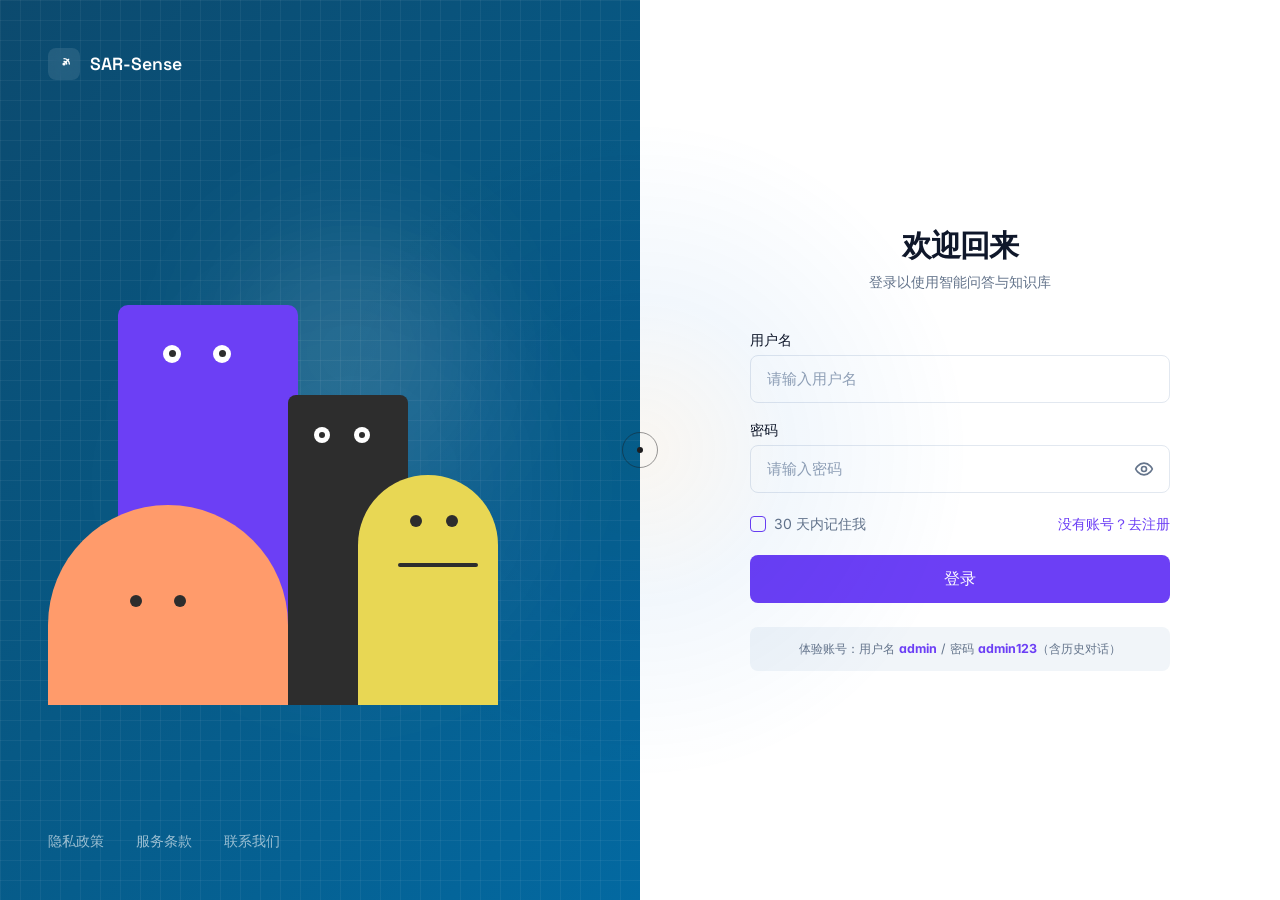
==== commit 264cee2e: "登录功能" ====
--- a/index.html
+++ b/index.html
@@ -491,6 +491,7 @@
     </div>
   </footer>
 
+  <script src="js/auth.js"></script>
   <script src="js/main.js"></script>
 </body>
 </html>
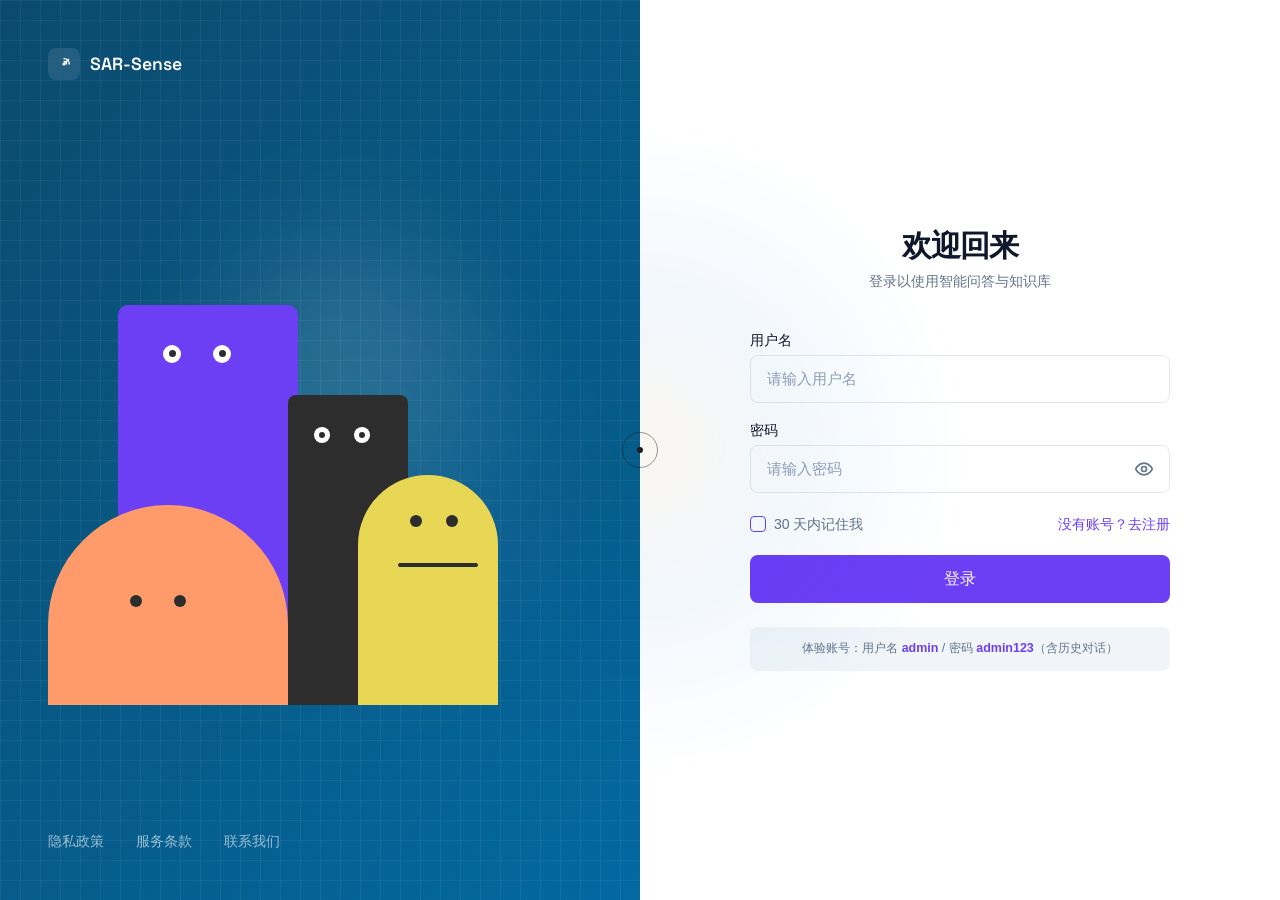
==== commit 0ea9632c: "前端主题风格改版" ====
--- a/index.html
+++ b/index.html
@@ -6,13 +6,14 @@
   <meta name="description" content="SAR-Sense — 编辑级合成孔径雷达船舶检测平台。为专业海事 / 国防分析师设计。">
   <title>SAR-Sense | An editorial-grade SAR intelligence platform</title>
 
-  <!-- Premium fonts: Inter UI · Space Grotesk display · Playfair editorial · JetBrains Mono data -->
+  <!-- Premium fonts: Figtree · Inter -->
   <link rel="preconnect" href="https://fonts.googleapis.com">
   <link rel="preconnect" href="https://fonts.gstatic.com" crossorigin>
-  <link href="https://fonts.googleapis.com/css2?family=Inter:wght@400;500;600;700&family=Space+Grotesk:wght@500;600;700&family=Playfair+Display:ital,wght@0,400;0,500;0,600;1,400;1,500&family=JetBrains+Mono:wght@400;500&display=swap" rel="stylesheet">
-
-  <link rel="stylesheet" href="css/style.css">
+  <link href="https://fonts.googleapis.com/css2?family=Figtree:wght@400;500;600;700&family=Inter:wght@400;500;600;700&display=swap" rel="stylesheet">
+
+  <link rel="stylesheet" href="css/style_v2.css?v=20260708">
   <link rel="stylesheet" href="css/luxury.css">
+  <link rel="stylesheet" href="css/home_renovation_v2.css?v=20260708">
   <link rel="icon" type="image/svg+xml" href="data:image/svg+xml,%3Csvg xmlns='http://www.w3.org/2000/svg' viewBox='0 0 24 24' fill='none' stroke='%23a07f4f' stroke-width='2' stroke-linecap='round' stroke-linejoin='round'%3E%3Ccircle cx='12' cy='12' r='2.4' fill='%23a07f4f'/%3E%3Cpath d='M12 4a8 8 0 0 1 8 8'/%3E%3Cpath d='M12 8a4 4 0 0 1 4 4'/%3E%3Cline x1='12' y1='12' x2='19' y2='5'/%3E%3C/svg%3E">
 </head>
 <body class="lux-cursor-on">
@@ -22,145 +23,107 @@
   <div class="bg-glow bg-glow-2"></div>
   <div class="bg-glow bg-glow-3"></div>
 
-  <!-- Navigation -->
-  <nav class="navbar">
-    <div class="container">
-      <a href="index.html" class="navbar-brand">
-        <span class="logo-icon">
-          <svg viewBox="0 0 24 24" fill="none" stroke="currentColor" stroke-width="2" stroke-linecap="round" stroke-linejoin="round" aria-hidden="true">
-            <circle cx="12" cy="12" r="2.4" fill="currentColor" stroke="none"/>
-            <path d="M12 4a8 8 0 0 1 8 8"/>
-            <path d="M12 8a4 4 0 0 1 4 4"/>
-            <line x1="12" y1="12" x2="19" y2="5"/>
-          </svg>
-        </span>
-        <span>SAR-Sense</span>
-      </a>
-      <ul class="navbar-nav">
-        <li><a href="index.html" class="active">首页</a></li>
-        <li><a href="detection.html">SAR 检测</a></li>
-        <li><a href="chat.html">智能问答</a></li>
-        <li><a href="knowledge.html">知识库</a></li>
-        <li><a href="metrics.html">可观测性</a></li>
-      </ul>
-      <div class="navbar-actions">
-        <a href="detection.html" class="btn btn-secondary btn-sm">开始检测</a>
-        <a href="#cta" class="btn btn-champagne btn-sm">
-          受邀体验
-          <svg class="icon icon-sm" aria-hidden="true"><use href="/assets/icons.svg#arrow-right"/></svg>
+  <!-- Navigation (Davies Absolute Navbar) -->
+  <header class="davies-header">
+    <nav class="davies-nav navbar" aria-label="Main Navigation">
+      <!-- 左侧：Works, Services, About, Contact 等导航链接 -->
+      <div class="davies-nav-left navbar-nav">
+        <a href="detection.html?v=20260708" class="davies-nav-link">
+          <span class="nav-num">01</span><span class="nav-label">SAR 检测</span>
         </a>
-      </div>
-      <button class="mobile-menu-btn" aria-label="菜单">
-        <svg class="icon" aria-hidden="true"><use href="/assets/icons.svg#menu"/></svg>
+        <a href="chat.html?v=20260708" class="davies-nav-link">
+          <span class="nav-num">02</span><span class="nav-label">智能问答</span>
+        </a>
+        <a href="knowledge.html?v=20260708" class="davies-nav-link">
+          <span class="nav-num">03</span><span class="nav-label">知识库</span>
+        </a>
+        <a href="metrics.html?v=20260708" class="davies-nav-link">
+          <span class="nav-num">04</span><span class="nav-label">可观测性</span>
+        </a>
+        <a href="index.html?v=20260708" class="davies-nav-link active">
+          <span class="nav-num">05</span><span class="nav-label">首页</span>
+        </a>
+      </div>
+
+      <!-- 右侧：Davies 邮箱与 CUP live clock -->
+      <div class="davies-nav-right navbar-actions">
+        <a href="mailto:Davies@gmail.com" class="davies-email">Davies@gmail.com</a>
+        <div class="davies-clock" id="davies-clock" aria-live="polite">CUP 00:00:00</div>
+      </div>
+
+      <!-- 移动端汉堡包折叠按钮 -->
+      <button class="mobile-toggle-btn" aria-label="Toggle Navigation">
+        <span class="btn-text">Menu</span>
       </button>
-    </div>
-  </nav>
-
-  <!-- ============== Editorial Hero ============== -->
-  <section class="lux-hero" id="hero">
-    <div class="container">
-      <div class="lux-hero-grid">
-        <div class="lux-reveal active">
-          <div class="stagger-child">
-            <div class="lux-eyebrow">
-              <span>An editorial intelligence layer</span>
-            </div>
-          </div>
-
-          <h1 class="lux-display stagger-child">
-            从一束雷达回波，<br>
-            到一份<em>可被信赖</em>的<br>
-            <em>海事判读</em>。
+    </nav>
+
+    <!-- 移动端侧边面板 -->
+    <div class="mobile-nav-panel" id="mobile-nav-panel">
+      <div class="mobile-panel-inner">
+        <a href="detection.html?v=20260708" class="mobile-nav-link"><span class="nav-num">01</span> SAR 检测</a>
+        <a href="chat.html?v=20260708" class="mobile-nav-link"><span class="nav-num">02</span> 智能问答</a>
+        <a href="knowledge.html?v=20260708" class="mobile-nav-link"><span class="nav-num">03</span> 知识库</a>
+        <a href="metrics.html?v=20260708" class="mobile-nav-link"><span class="nav-num">04</span> 可观测性</a>
+        <a href="index.html?v=20260708" class="mobile-nav-link active"><span class="nav-num">05</span> 首页</a>
+
+        <div class="mobile-panel-footer">
+          <a href="mailto:Davies@gmail.com" class="davies-email">Davies@gmail.com</a>
+        </div>
+      </div>
+    </div>
+  </header>
+
+  <!-- ============== Custom Video Hero Section ============== -->
+  <main class="video-hero-container">
+    <!-- 视频背景层 (3个 mp4 交叉淡入淡出) -->
+    <div class="hero-video-bg-wrap" aria-hidden="true">
+      <video class="hero-bg-video active" id="video-0" src="https://d8j0ntlcm91z4.cloudfront.net/user_38xzZboKViGWJOttwIXH07lWA1P/hf_20260629_030107_874273ea-684a-4e90-bb96-8fdfde48d53d.mp4" loop muted playsinline autoplay></video>
+      <video class="hero-bg-video" id="video-1" src="https://d8j0ntlcm91z4.cloudfront.net/user_38xzZboKViGWJOttwIXH07lWA1P/hf_20260629_032424_3c9c2a9d-807b-4482-80e6-dd6d9dfd4545.mp4" loop muted playsinline autoplay></video>
+      <video class="hero-bg-video" id="video-2" src="https://d8j0ntlcm91z4.cloudfront.net/user_38xzZboKViGWJOttwIXH07lWA1P/hf_20260627_094019_4214ea73-b963-46a4-8327-61489192de99.mp4" loop muted playsinline autoplay></video>
+      <div class="video-dark-overlay"></div>
+    </div>
+
+    <!-- 顶层交互内容 (z-2) -->
+    <section class="hero-content-wrap">
+
+      <!-- Section 1: Video Switcher + Status -->
+      <div class="hero-content-row row-switcher">
+        <div class="switcher-col-left flex-4">
+          <button class="role-link active" data-slide="0">01 / WATER WAVE</button>
+          <button class="role-link" data-slide="1">02 / GRIDWAVE</button>
+          <button class="role-link" data-slide="2">03 / LIGHT TUNNEL</button>
+        </div>
+
+        <div class="status-col-right flex-1" aria-label="Platform Status">
+          <span class="status-dot status-dot-pink" id="status-pulsing-dot"></span>
+          <span class="status-text">Available for Analysis</span>
+        </div>
+      </div>
+
+      <!-- Section 2: Name + CTA -->
+      <div class="hero-content-row row-bottom">
+        <div class="name-col-left flex-2">
+          <h1 class="giant-logo-title" id="reveal-title">
+            SAR-Sense<span class="logo-period period-pink">.</span>
           </h1>
-
-          <p class="lux-lede stagger-child" style="margin-top: var(--space-xl)">
+        </div>
+
+        <div class="description-col-right flex-1 pl-50">
+          <p class="hero-desc-p" id="reveal-desc">
             SAR-Sense 是为合成孔径雷达图像而生的智能分析平台 ——
             把 YOLO 视觉引擎、ReAct 智能体、混合 RAG 检索与全链路可观测性，
             编织成一段克制而精准的工作流。
           </p>
-
-          <div class="lux-hero-actions stagger-child">
-            <a href="#cta" class="btn btn-champagne">
-              申请受邀访问
-              <svg class="icon icon-sm" aria-hidden="true"><use href="/assets/icons.svg#arrow-right"/></svg>
+          <div class="cta-button-wrap" id="reveal-cta-btn">
+            <a href="detection.html?v=20260708" class="start-project-btn">
+              start a project
             </a>
-            <a href="detection.html" class="btn-text">
-              直接进入检测台
-              <svg class="icon icon-xs" aria-hidden="true"><use href="/assets/icons.svg#arrow-right"/></svg>
-            </a>
-          </div>
-
-          <div class="lux-hero-meta stagger-child">
-            <div class="lux-hero-meta-item">
-              <div class="label">Detection precision</div>
-              <div class="value">98.5<span class="value-suffix">%</span></div>
-            </div>
-            <div class="lux-hero-meta-item">
-              <div class="label">Median latency</div>
-              <div class="value">87<span class="value-suffix">ms</span></div>
-            </div>
-            <div class="lux-hero-meta-item">
-              <div class="label">Curated tools</div>
-              <div class="value">13<span class="value-suffix">+</span></div>
-            </div>
-          </div>
-        </div>
-
-        <div class="lux-hero-stage" data-lux-parallax="-0.06">
-          <div class="lux-stage-card back" aria-hidden="true"></div>
-          <div class="lux-stage-card middle" aria-hidden="true"></div>
-          <div class="lux-stage-card front">
-            <div class="lux-stage-front-header">
-              <span class="pulse">live · sar console</span>
-              <span>—— v 2.4</span>
-            </div>
-
-            <div class="lux-stage-readout">
-              <div class="label">Vessels detected</div>
-              <div class="number">1,247</div>
-              <div class="unit">past 24 hours · ↑ 12.5%</div>
-            </div>
-
-            <div class="lux-stage-front-footer">
-              <div class="lux-stage-mini">
-                <span class="k">accuracy</span>
-                <span class="v">98.5%</span>
-              </div>
-              <div class="lux-stage-mini">
-                <span class="k">latency</span>
-                <span class="v">87 ms</span>
-              </div>
-              <div class="lux-stage-mini">
-                <span class="k">corpus</span>
-                <span class="v">3,891 docs</span>
-              </div>
-            </div>
-          </div>
-        </div>
-      </div>
-    </div>
-
-    <!-- Marquee strip 在 hero 底部 — luxury 信誉滚动 -->
-    <div class="lux-marquee" aria-hidden="true">
-      <div class="lux-marquee-track">
-        <span>Trusted by maritime intelligence teams</span>
-        <span>YOLO v8 vision engine</span>
-        <span>LangChain ReAct agents</span>
-        <span>ChromaDB hybrid retrieval</span>
-        <span>BGE Reranker</span>
-        <span>Parent-child structured chunking</span>
-        <span>End-to-end observability</span>
-        <!-- 重复一次让滚动无缝 -->
-        <span>Trusted by maritime intelligence teams</span>
-        <span>YOLO v8 vision engine</span>
-        <span>LangChain ReAct agents</span>
-        <span>ChromaDB hybrid retrieval</span>
-        <span>BGE Reranker</span>
-        <span>Parent-child structured chunking</span>
-        <span>End-to-end observability</span>
-      </div>
-    </div>
-  </section>
+          </div>
+        </div>
+      </div>
+
+    </section>
+  </main>
 
   <!-- ============== Storytelling — Chapter 01 ============== -->
   <section class="lux-story" id="chapter-01">
@@ -417,11 +380,11 @@
         </p>
 
         <div class="lux-cta-actions stagger-child">
-          <a href="chat.html" class="btn btn-champagne">
+          <a href="chat.html?v=20260708" class="btn btn-champagne">
             申请受邀
             <svg class="icon icon-sm" aria-hidden="true"><use href="/assets/icons.svg#arrow-right"/></svg>
           </a>
-          <a href="detection.html" class="btn btn-secondary">先看一眼</a>
+          <a href="detection.html?v=20260708" class="btn btn-secondary">先看一眼</a>
         </div>
 
         <div class="lux-cta-fineprint stagger-child">
@@ -436,7 +399,7 @@
     <div class="container">
       <div class="footer-content">
         <div class="footer-brand">
-          <a href="index.html" class="navbar-brand">
+          <a href="index.html?v=20260708" class="navbar-brand">
             <span class="logo-icon">
               <svg viewBox="0 0 24 24" fill="none" stroke="currentColor" stroke-width="2" stroke-linecap="round" stroke-linejoin="round" aria-hidden="true">
                 <circle cx="12" cy="12" r="2.4" fill="currentColor" stroke="none"/>
@@ -452,10 +415,10 @@
         <div class="footer-links">
           <h4>Product</h4>
           <ul>
-            <li><a href="detection.html">SAR 检测</a></li>
-            <li><a href="chat.html">智能问答</a></li>
-            <li><a href="knowledge.html">知识库</a></li>
-            <li><a href="metrics.html">可观测性</a></li>
+            <li><a href="detection.html?v=20260708">SAR 检测</a></li>
+            <li><a href="chat.html?v=20260708">智能问答</a></li>
+            <li><a href="knowledge.html?v=20260708">知识库</a></li>
+            <li><a href="metrics.html?v=20260708">可观测性</a></li>
           </ul>
         </div>
         <div class="footer-links">
@@ -493,5 +456,125 @@
 
   <script src="js/auth.js"></script>
   <script src="js/main.js"></script>
+  <script>
+    document.addEventListener("DOMContentLoaded", () => {
+      // ==================== 2. 视频预加载与交叉淡入淡出切换 ====================
+      const videos = [
+        {
+          id: "video-0",
+          url: "https://d8j0ntlcm91z4.cloudfront.net/user_38xzZboKViGWJOttwIXH07lWA1P/hf_20260629_030107_874273ea-684a-4e90-bb96-8fdfde48d53d.mp4"
+        },
+        {
+          id: "video-1",
+          url: "https://d8j0ntlcm91z4.cloudfront.net/user_38xzZboKViGWJOttwIXH07lWA1P/hf_20260629_032424_3c9c2a9d-807b-4482-80e6-dd6d9dfd4545.mp4"
+        },
+        {
+          id: "video-2",
+          url: "https://d8j0ntlcm91z4.cloudfront.net/user_38xzZboKViGWJOttwIXH07lWA1P/hf_20260627_094019_4214ea73-b963-46a4-8327-61489192de99.mp4"
+        }
+      ];
+
+      // 预加载视频以确保瞬时播放
+      videos.forEach(v => {
+        const videoEl = document.getElementById(v.id);
+        if (!videoEl) return;
+
+        fetch(v.url)
+          .then(res => res.blob())
+          .then(blob => {
+            const blobUrl = URL.createObjectURL(blob);
+            videoEl.src = blobUrl;
+          })
+          .catch(err => {
+            console.warn("Failed to preload video blob, falling back to original URL: ", err);
+          });
+      });
+
+      // 切换逻辑
+      const switcherButtons = document.querySelectorAll(".role-link");
+      const pulsingDot = document.getElementById("status-pulsing-dot");
+      const giantTitle = document.getElementById("reveal-title");
+
+      switcherButtons.forEach(btn => {
+        btn.addEventListener("click", () => {
+          const slideIndex = parseInt(btn.getAttribute("data-slide"));
+
+          // 1) 激活切换器按钮
+          switcherButtons.forEach(b => b.classList.remove("active"));
+          btn.classList.add("active");
+
+          // 2) 交叉淡入淡出视频背景
+          videos.forEach((v, index) => {
+            const videoEl = document.getElementById(v.id);
+            if (videoEl) {
+              if (index === slideIndex) {
+                videoEl.classList.add("active");
+              } else {
+                videoEl.classList.remove("active");
+              }
+            }
+          });
+
+          // 3) 调整呼吸灯与大字句点的颜色
+          if (slideIndex === 0) {
+            // Slide 1 -> 粉色
+            if (pulsingDot) {
+              pulsingDot.className = "status-dot status-dot-pink";
+            }
+            if (giantTitle) {
+              const period = giantTitle.querySelector(".logo-period");
+              if (period) {
+                period.className = "logo-period period-pink";
+              }
+            }
+          } else {
+            // Slide 2-3 -> 白色
+            if (pulsingDot) {
+              pulsingDot.className = "status-dot status-dot-white";
+            }
+            if (giantTitle) {
+              const period = giantTitle.querySelector(".logo-period");
+              if (period) {
+                period.className = "logo-period period-white";
+              }
+            }
+          }
+        });
+      });
+
+
+
+      // ==================== 4. Reveal Animations (IntersectionObserver) ====================
+      const observerOptions = {
+        threshold: 0.35
+      };
+
+      const revealObserver = new IntersectionObserver((entries) => {
+        entries.forEach(entry => {
+          if (entry.isIntersecting) {
+            entry.target.classList.add("active");
+            revealObserver.unobserve(entry.target);
+          }
+        });
+      }, observerOptions);
+
+      const revealTitle = document.getElementById("reveal-title");
+      const revealDesc = document.getElementById("reveal-desc");
+      const revealCta = document.getElementById("reveal-cta-btn");
+
+      if (revealTitle) {
+        revealTitle.classList.add("reveal-up");
+        revealObserver.observe(revealTitle);
+      }
+      if (revealDesc) {
+        revealDesc.classList.add("reveal-right");
+        revealObserver.observe(revealDesc);
+      }
+      if (revealCta) {
+        revealCta.classList.add("reveal-right", "delay-btn");
+        revealObserver.observe(revealCta);
+      }
+    });
+  </script>
 </body>
 </html>
--- a/css/style_v2.css
+++ b/css/style_v2.css
@@ -0,0 +1,4099 @@
+/* ============================================================
+ * SAR-Sense — Apple Light · Liquid Glass
+ * Design language: Apple.com light mode + iOS Settings light vibrancy
+ * Fonts: Inter (UI) · Space Grotesk (display) · JetBrains Mono (data)
+ * ============================================================ */
+
+/* ==================== Design Tokens — Apple Light ==================== */
+:root {
+  /* ── Surface palette — Dark theme grays ── */
+  --bg-primary: #000000;             /* 全屏底色 */
+  --bg-secondary: #08080a;           /* 二级背景 */
+  --bg-tertiary: #121214;            /* 卡片背景 */
+  --bg-elevated: #1a1a1e;            /* 高起卡片 */
+
+  /* Glass surfaces — Dark vibrancy */
+  --glass-fill: linear-gradient(
+    180deg,
+    rgba(18, 18, 20, 0.85) 0%,
+    rgba(18, 18, 20, 0.65) 100%
+  );
+  --glass-fill-hover: linear-gradient(
+    180deg,
+    rgba(30, 30, 35, 0.95) 0%,
+    rgba(30, 30, 35, 0.78) 100%
+  );
+  --glass-bg: rgba(10, 10, 12, 0.72);
+  --bg-card: rgba(18, 18, 20, 0.72);
+  --bg-card-hover: rgba(30, 30, 35, 0.92);
+
+  /* ── Accent — Pink & Purple ── */
+  --accent-primary: #F598F2;          /* Slide 1 Pink */
+  --accent-primary-soft: #A068FF;     /* Purple soft */
+  --accent-secondary: #A068FF;        /* Purple */
+  --accent-mint: #30d158;             /* Dark mode iOS Green */
+  --accent-pink: #F598F2;             /* Pink */
+  --accent-amber: #ff9f0a;            /* Dark mode iOS Orange */
+
+  /* Premium gradients */
+  --accent-gradient: linear-gradient(
+    135deg,
+    #F598F2 0%,
+    #A068FF 100%
+  );
+  --accent-gradient-soft: linear-gradient(
+    135deg,
+    rgba(245, 152, 242, 0.12) 0%,
+    rgba(160, 104, 255, 0.10) 100%
+  );
+  --aurora-gradient: radial-gradient(
+      ellipse 75% 45% at 18% 0%,
+      rgba(160, 104, 255, 0.08) 0%,
+      transparent 60%
+    ),
+    radial-gradient(
+      ellipse 55% 35% at 82% 30%,
+      rgba(245, 152, 242, 0.06) 0%,
+      transparent 60%
+    ),
+    radial-gradient(
+      ellipse 65% 45% at 50% 100%,
+      rgba(255, 255, 255, 0.03) 0%,
+      transparent 70%
+    );
+
+  /* ── Text — White/Silver text ── */
+  --text-primary: #ffffff;             /* 主文本白色 */
+  --text-secondary: #c0c0c5;
+  --text-tertiary: #8e8e93;            /* 副文本灰色 */
+  --text-quaternary: #64646a;
+
+  /* ── Borders & dividers ── */
+  --border-color: rgba(255, 255, 255, 0.08);
+  --border-strong: rgba(255, 255, 255, 0.16);
+  --border-glow: rgba(245, 152, 242, 0.40);
+  --border-highlight: rgba(255, 255, 255, 0.05);
+
+  /* ── Layered shadows (Dark mode shadows) ── */
+  --shadow-xs: 0 1px 2px rgba(0, 0, 0, 0.5);
+  --shadow-sm:
+    0 1px 2px rgba(0, 0, 0, 0.5),
+    0 2px 6px rgba(0, 0, 0, 0.6);
+  --shadow-md:
+    0 2px 4px rgba(0, 0, 0, 0.5),
+    0 8px 24px rgba(0, 0, 0, 0.7);
+  --shadow-lg:
+    0 4px 8px rgba(0, 0, 0, 0.5),
+    0 16px 48px rgba(0, 0, 0, 0.8);
+  --shadow-xl:
+    0 8px 16px rgba(0, 0, 0, 0.6),
+    0 32px 80px rgba(0, 0, 0, 0.9);
+
+  /* Glow shadows */
+  --shadow-glow:        0 0 28px rgba(245, 152, 242, 0.14);
+  --shadow-glow-strong: 0 0 48px rgba(160, 104, 255, 0.22);
+  --shadow-glow-purple: 0 0 36px rgba(160, 104, 255, 0.18);
+  --shadow-glow-mint:   0 0 32px rgba(48, 209, 88, 0.18);
+
+  /* Inner highlight */
+  --inset-highlight: inset 0 1px 0 rgba(255, 255, 255, 0.05);
+  --inset-highlight-strong: inset 0 1px 0 rgba(255, 255, 255, 0.1);
+
+  /* ── Spacing — 4pt baseline ── */
+  --space-xs: 0.25rem;
+  --space-sm: 0.5rem;
+  --space-md: 1rem;
+  --space-lg: 1.5rem;
+  --space-xl: 2rem;
+  --space-2xl: 3rem;
+  --space-3xl: 4rem;
+  --space-4xl: 6rem;
+
+  /* ── Border Radius ── */
+  --radius-xs: 4px;
+  --radius-sm: 8px;
+  --radius-md: 12px;
+  --radius-lg: 16px;
+  --radius-xl: 20px;
+  --radius-2xl: 28px;
+  --radius-full: 9999px;
+
+  /* ── Typography (Figtree font) ── */
+  --font-display: 'Figtree', sans-serif;
+  --font-body:    'Figtree', sans-serif;
+  --font-mono:    'JetBrains Mono', 'SF Mono', 'Fira Code', 'Consolas', monospace;
+
+  /* Type scale */
+  --text-xs: 0.75rem;
+  --text-sm: 0.875rem;
+  --text-base: 1rem;
+  --text-md: 1.0625rem;
+  --text-lg: 1.25rem;
+  --text-xl: 1.5rem;
+  --text-2xl: 2rem;
+  --text-3xl: 2.5rem;
+  --text-4xl: 3.5rem;
+  --text-5xl: clamp(2.5rem, 5.5vw, 4.5rem);   /* 缩小一档防溢出 */
+
+  /* ── Easing — Apple iOS spring curves ── */
+  --ease-ios:        cubic-bezier(0.16, 1, 0.3, 1);
+  --ease-spring:     cubic-bezier(0.16, 1, 0.3, 1);
+  --ease-out-expo:   cubic-bezier(0.16, 1, 0.3, 1);
+  --ease-in-out:     cubic-bezier(0.65, 0, 0.35, 1);
+
+  /* Durations */
+  --duration-instant: 80ms;
+  --duration-fast:    160ms;
+  --duration-normal:  240ms;
+  --duration-slow:    400ms;
+  --duration-slower:  600ms;
+
+  --transition-fast:   var(--duration-fast)   var(--ease-ios);
+  --transition-normal: var(--duration-normal) var(--ease-ios);
+  --transition-slow:   var(--duration-slow)   var(--ease-out-expo);
+
+  /* Glass blur — Apple Liquid Glass 标准 */
+  --glass-blur:        blur(24px) saturate(180%);
+  --glass-blur-strong: blur(40px) saturate(180%);
+  --glass-border: rgba(0, 0, 0, 0.06);
+
+  /* Z-index scale */
+  --z-base:    1;
+  --z-elevated: 10;
+  --z-sticky:  100;
+  --z-overlay: 500;
+  --z-modal:   1000;
+  --z-toast:   2000;
+}
+
+/* Reduce motion */
+@media (prefers-reduced-motion: reduce) {
+  :root {
+    --duration-fast: 0ms;
+    --duration-normal: 0ms;
+    --duration-slow: 0ms;
+  }
+  *, *::before, *::after {
+    animation-duration: 0.01ms !important;
+    animation-iteration-count: 1 !important;
+    transition-duration: 0.01ms !important;
+  }
+}
+
+/* ==================== Reset & Base ==================== */
+*, *::before, *::after {
+  margin: 0;
+  padding: 0;
+  box-sizing: border-box;
+}
+
+html {
+  scroll-behavior: smooth;
+  font-size: 16px;
+  -webkit-text-size-adjust: 100%;
+}
+
+body {
+  font-family: var(--font-body);
+  font-feature-settings: 'cv02', 'cv03', 'cv04', 'cv11';  /* Inter premium variants */
+  background-color: var(--bg-primary);
+  color: var(--text-primary);
+  line-height: 1.6;
+  overflow-x: hidden;
+  -webkit-font-smoothing: antialiased;
+  -moz-osx-font-smoothing: grayscale;
+  text-rendering: optimizeLegibility;
+}
+
+a {
+  color: var(--accent-primary-soft);
+  text-decoration: none;
+  transition: color var(--transition-fast);
+}
+
+a:hover {
+  color: var(--accent-primary);
+}
+
+img {
+  max-width: 100%;
+  height: auto;
+  display: block;
+}
+
+/* Tabular figures — for any numeric display so digits don't shift width */
+.tabular,
+.metric-value,
+.hero-stat-value,
+.trust-value,
+.mockup-card-value {
+  font-variant-numeric: tabular-nums;
+  font-feature-settings: 'tnum' 1, 'cv02' 1;
+}
+
+/* ==================== Typography ==================== */
+h1, h2, h3, h4, h5, h6 {
+  font-family: var(--font-display);
+  font-weight: 600;
+  line-height: 1.1;
+  letter-spacing: -0.02em;
+  color: var(--text-primary);
+}
+
+h1 {
+  font-size: var(--text-5xl);
+  font-weight: 700;
+  letter-spacing: -0.035em;
+}
+
+h2 {
+  font-size: clamp(2rem, 4vw, 3rem);
+  letter-spacing: -0.025em;
+}
+
+h3 {
+  font-size: clamp(1.375rem, 2.5vw, 1.75rem);
+  letter-spacing: -0.015em;
+}
+
+h4 {
+  font-size: clamp(1.0625rem, 1.6vw, 1.25rem);
+  letter-spacing: -0.01em;
+  font-weight: 600;
+}
+
+p {
+  font-size: 1rem;
+  color: var(--text-secondary);
+  line-height: 1.65;
+}
+
+.text-gradient {
+  background: var(--accent-gradient);
+  -webkit-background-clip: text;
+  -webkit-text-fill-color: transparent;
+  background-clip: text;
+}
+
+/* ==================== Layout ==================== */
+.container {
+  width: 100%;
+  max-width: 1240px;
+  margin: 0 auto;
+  padding: 0 var(--space-xl);
+}
+
+.section {
+  padding: var(--space-4xl) 0;
+  position: relative;
+}
+
+/* ==================== Background Effects — Light Aurora ==================== */
+
+/* 网格 — light 模式用淡黑色细线（Apple.com 顶部那种隐约的网格） */
+.bg-grid {
+  position: fixed;
+  inset: 0;
+  background-image:
+    linear-gradient(rgba(0, 0, 0, 0.025) 1px, transparent 1px),
+    linear-gradient(90deg, rgba(0, 0, 0, 0.025) 1px, transparent 1px);
+  background-size: 64px 64px;
+  /* 边缘羽化 */
+  -webkit-mask-image: radial-gradient(ellipse at center, black 25%, transparent 75%);
+          mask-image: radial-gradient(ellipse at center, black 25%, transparent 75%);
+  pointer-events: none;
+  z-index: 0;
+}
+
+/* Aurora 极光层 — 淡蓝紫色斑（很淡，主要靠 glass 上叠 saturation 出彩）*/
+.bg-glow {
+  position: fixed;
+  inset: 0;
+  background: var(--aurora-gradient);
+  pointer-events: none;
+  z-index: 0;
+  opacity: 1;
+  animation: aurora-drift 28s var(--ease-in-out) infinite alternate;
+}
+
+.bg-glow-1,
+.bg-glow-2,
+.bg-glow-3 {
+  position: fixed;
+  width: 760px;
+  height: 760px;
+  border-radius: 50%;
+  filter: blur(160px);
+  pointer-events: none;
+  z-index: 0;
+  opacity: 0.45;
+  mix-blend-mode: multiply;     /* 在白底上 multiply 才能看见 */
+}
+
+.bg-glow-1 {
+  top: -260px;
+  right: -200px;
+  background: radial-gradient(circle, rgba(0, 102, 204, 0.32) 0%, transparent 70%);
+  animation: aurora-pulse 14s var(--ease-in-out) infinite alternate;
+}
+
+.bg-glow-2 {
+  bottom: -280px;
+  left: -220px;
+  background: radial-gradient(circle, rgba(175, 82, 222, 0.26) 0%, transparent 70%);
+  animation: aurora-pulse 16s var(--ease-in-out) infinite alternate-reverse;
+}
+
+.bg-glow-3 {
+  top: 40%;
+  left: 50%;
+  transform: translate(-50%, -50%);
+  width: 1200px;
+  height: 1200px;
+  background: radial-gradient(circle, rgba(212, 175, 111, 0.18) 0%, transparent 65%);
+  opacity: 0.55;
+  filter: blur(200px);
+  animation: aurora-drift 36s var(--ease-in-out) infinite alternate;
+}
+
+/* Noise 在白底上不需要 */
+body::before { display: none; }
+
+/* 顶部 fade 不需要 — navbar 自身已有 backdrop-filter
+   原 200px 高的白雾会盖到 hero 文字（z-index:1 + position:fixed
+   导致 stacking 上压在内容之上），肉眼像"字被遮住" */
+body::after { display: none; }
+
+/* ==================== Navigation — Light Liquid Glass Bar ==================== */
+.navbar {
+  display: block;
+  position: static;
+  top: 0;
+  left: 0;
+  right: 0;
+  z-index: var(--z-sticky);
+  transition: all var(--transition-normal);
+  background: transparent;
+  -webkit-backdrop-filter: none;
+          backdrop-filter: none;
+  border-bottom: none;
+}
+
+.navbar.scrolled {
+  background: transparent;
+  border-bottom-color: transparent;
+  box-shadow: none;
+}
+
+.navbar .container {
+  display: flex;
+  align-items: center;
+  justify-content: space-between;
+}
+
+.navbar-brand {
+  display: flex;
+  align-items: center;
+  gap: var(--space-sm);
+  flex-shrink: 0;
+  font-family: var(--font-display);
+  font-size: 1.25rem;
+  font-weight: 700;
+  letter-spacing: -0.02em;
+  color: var(--text-primary);
+  white-space: nowrap;
+  transition: opacity var(--transition-fast);
+}
+
+.navbar-brand:hover {
+  opacity: 0.85;
+}
+
+/* 品牌图标容器 — 用于装 SVG mark，不再是 emoji 框 */
+.navbar-brand .logo-icon {
+  width: 36px;
+  height: 36px;
+  background: var(--accent-gradient);
+  border-radius: var(--radius-sm);
+  display: flex;
+  align-items: center;
+  justify-content: center;
+  color: #fff;
+  box-shadow:
+    var(--inset-highlight-strong),
+    0 4px 12px rgba(10, 132, 255, 0.35),
+    0 0 0 0.5px rgba(255, 255, 255, 0.15);
+  position: relative;
+  overflow: hidden;
+}
+
+/* logo 内的微光效果 — 像 iOS 应用图标的高光 */
+.navbar-brand .logo-icon::before {
+  content: '';
+  position: absolute;
+  inset: 0;
+  background: linear-gradient(
+    160deg,
+    rgba(255, 255, 255, 0.20) 0%,
+    transparent 45%
+  );
+  pointer-events: none;
+}
+
+.navbar-brand .logo-icon svg {
+  width: 20px;
+  height: 20px;
+  position: relative;
+  z-index: 1;
+}
+
+.navbar-nav {
+  display: flex;
+  align-items: center;
+  gap: var(--space-xl);
+  list-style: none;
+}
+
+.navbar-nav a {
+  color: var(--text-secondary);
+  font-size: 0.9375rem;
+  font-weight: 500;
+  letter-spacing: -0.005em;
+  transition: color var(--transition-fast);
+  position: relative;
+  padding: var(--space-xs) 0;
+}
+
+.navbar-nav a::after {
+  content: '';
+  position: absolute;
+  bottom: -2px;
+  left: 0;
+  right: 0;
+  height: 1.5px;
+  background: var(--accent-gradient);
+  border-radius: 2px;
+  transform: scaleX(0);
+  transform-origin: center;
+  transition: transform var(--transition-normal);
+}
+
+.navbar-nav a:hover {
+  color: var(--text-primary);
+}
+
+.navbar-nav a:hover::after,
+.navbar-nav a.active::after {
+  transform: scaleX(1);
+}
+
+.navbar-actions {
+  display: flex;
+  align-items: center;
+  gap: var(--space-sm);
+}
+
+/* ==================== Buttons — Apple Premium ==================== */
+.btn {
+  display: inline-flex;
+  align-items: center;
+  justify-content: center;
+  gap: var(--space-sm);
+  padding: 0.75rem var(--space-xl);
+  font-family: var(--font-body);
+  font-size: 0.9375rem;
+  font-weight: 600;
+  letter-spacing: -0.01em;
+  border: 1px solid transparent;
+  border-radius: var(--radius-full);
+  cursor: pointer;
+  /* 轻按反馈：scale + spring + glow */
+  transition:
+    transform var(--duration-fast) var(--ease-spring),
+    box-shadow var(--duration-normal) var(--ease-ios),
+    background var(--duration-normal) var(--ease-ios),
+    border-color var(--duration-normal) var(--ease-ios),
+    color var(--duration-fast) var(--ease-ios);
+  position: relative;
+  overflow: hidden;
+  white-space: nowrap;
+  user-select: none;
+  -webkit-tap-highlight-color: transparent;
+}
+
+.btn:focus-visible {
+  outline: none;
+  box-shadow:
+    0 0 0 3px rgba(10, 132, 255, 0.40),
+    var(--shadow-md);
+}
+
+/* —— Primary CTA — 渐变 + 内高光 + ambient glow —— */
+.btn-primary {
+  background: var(--accent-gradient);
+  color: #fff;
+  box-shadow:
+    var(--inset-highlight-strong),
+    0 1px 2px rgba(0, 0, 0, 0.4),
+    0 8px 24px rgba(10, 132, 255, 0.35);
+}
+
+/* shimmer 高光扫过动画 —— hover 时触发 */
+.btn-primary::before {
+  content: '';
+  position: absolute;
+  top: 0;
+  left: -100%;
+  width: 100%;
+  height: 100%;
+  background: linear-gradient(
+    90deg,
+    transparent,
+    rgba(255, 255, 255, 0.18),
+    transparent
+  );
+  transition: left var(--duration-slow) var(--ease-out-expo);
+  pointer-events: none;
+}
+
+.btn-primary:hover {
+  transform: translateY(-1px) scale(1.015);
+  box-shadow:
+    var(--inset-highlight-strong),
+    0 2px 4px rgba(0, 0, 0, 0.4),
+    0 12px 32px rgba(10, 132, 255, 0.50);
+}
+
+.btn-primary:hover::before {
+  left: 100%;
+}
+
+.btn-primary:active {
+  transform: translateY(0) scale(0.98);
+  transition-duration: var(--duration-instant);
+  box-shadow:
+    var(--inset-highlight),
+    0 1px 2px rgba(0, 0, 0, 0.4),
+    0 4px 12px rgba(10, 132, 255, 0.30);
+}
+
+/* —— Secondary — 玻璃质感空心按钮 —— */
+.btn-secondary {
+  background: var(--glass-fill);
+  -webkit-backdrop-filter: var(--glass-blur);
+          backdrop-filter: var(--glass-blur);
+  color: var(--text-primary);
+  border: 1px solid var(--border-color);
+  box-shadow:
+    var(--inset-highlight),
+    var(--shadow-sm);
+}
+
+.btn-secondary:hover {
+  background: var(--glass-fill-hover);
+  border-color: var(--border-strong);
+  transform: translateY(-1px);
+  box-shadow:
+    var(--inset-highlight-strong),
+    var(--shadow-md);
+}
+
+.btn-secondary:active {
+  transform: translateY(0) scale(0.98);
+  transition-duration: var(--duration-instant);
+}
+
+/* —— Ghost — 仅文字按钮 —— */
+.btn-ghost {
+  background: transparent;
+  color: var(--text-secondary);
+  padding: var(--space-sm) var(--space-md);
+  border-radius: var(--radius-md);
+}
+
+.btn-ghost:hover {
+  color: var(--text-primary);
+  background: rgba(255, 255, 255, 0.06);
+}
+
+/* —— Icon button — 等宽方形 —— */
+.btn-icon {
+  width: 40px;
+  height: 40px;
+  padding: 0;
+  border-radius: var(--radius-md);
+  flex-shrink: 0;
+}
+
+.btn-sm {
+  padding: 0.5rem var(--space-md);
+  font-size: 0.875rem;
+}
+
+/* ==================== SVG Icon System ==================== */
+.icon {
+  width: 20px;
+  height: 20px;
+  flex-shrink: 0;
+  fill: none;
+  stroke: currentColor;
+  stroke-width: 1.75;
+  stroke-linecap: round;
+  stroke-linejoin: round;
+  vertical-align: middle;
+}
+
+.icon-xs { width: 14px; height: 14px; }
+.icon-sm { width: 16px; height: 16px; }
+.icon-md { width: 20px; height: 20px; }
+.icon-lg { width: 24px; height: 24px; }
+.icon-xl { width: 32px; height: 32px; }
+
+/* Icon used as feature/section badge — 渐变背景容器 */
+.icon-tile {
+  width: 56px;
+  height: 56px;
+  border-radius: var(--radius-md);
+  display: inline-flex;
+  align-items: center;
+  justify-content: center;
+  background: var(--glass-fill);
+  border: 1px solid var(--border-color);
+  box-shadow:
+    var(--inset-highlight),
+    var(--shadow-xs);
+  position: relative;
+  overflow: hidden;
+  color: var(--accent-primary-soft);
+  transition: all var(--transition-normal);
+}
+
+.icon-tile::before {
+  content: '';
+  position: absolute;
+  inset: 0;
+  background: linear-gradient(
+    135deg,
+    rgba(10, 132, 255, 0.18),
+    transparent 60%
+  );
+  opacity: 0;
+  transition: opacity var(--transition-normal);
+}
+
+.icon-tile .icon {
+  width: 24px;
+  height: 24px;
+  position: relative;
+  z-index: 1;
+  stroke-width: 1.75;
+}
+
+/* 不同语义色变体 */
+.icon-tile.tone-purple { color: var(--accent-secondary); }
+.icon-tile.tone-purple::before { background: linear-gradient(135deg, rgba(191, 90, 242, 0.20), transparent 60%); }
+
+.icon-tile.tone-mint { color: var(--accent-mint); }
+.icon-tile.tone-mint::before { background: linear-gradient(135deg, rgba(48, 209, 88, 0.18), transparent 60%); }
+
+.icon-tile.tone-amber { color: var(--accent-amber); }
+.icon-tile.tone-amber::before { background: linear-gradient(135deg, rgba(255, 159, 10, 0.18), transparent 60%); }
+
+.icon-tile.tone-pink { color: var(--accent-pink); }
+.icon-tile.tone-pink::before { background: linear-gradient(135deg, rgba(255, 55, 95, 0.18), transparent 60%); }
+
+/* ==================== Hero Section — Premium ==================== */
+.hero {
+  min-height: 100vh;
+  display: flex;
+  align-items: center;
+  position: relative;
+  overflow: hidden;
+  padding-top: 80px;
+}
+
+.hero-content {
+  position: relative;
+  z-index: var(--z-base);
+  max-width: 760px;
+}
+
+/* Hero badge — Apple-style "Live" pill 玻璃胶囊 */
+.hero-badge {
+  display: inline-flex;
+  align-items: center;
+  gap: 0.5rem;
+  padding: 0.4rem 0.9rem;
+  background: var(--glass-fill);
+  -webkit-backdrop-filter: var(--glass-blur);
+          backdrop-filter: var(--glass-blur);
+  border: 1px solid var(--border-color);
+  border-radius: var(--radius-full);
+  font-size: 0.8125rem;
+  font-weight: 500;
+  letter-spacing: -0.005em;
+  color: var(--text-secondary);
+  margin-bottom: var(--space-xl);
+  box-shadow:
+    var(--inset-highlight),
+    var(--shadow-xs);
+}
+
+.hero-badge .badge-dot {
+  width: 6px;
+  height: 6px;
+  background: var(--accent-mint);
+  border-radius: 50%;
+  box-shadow: 0 0 8px rgba(48, 209, 88, 0.7);
+  animation: pulse-soft 2s var(--ease-in-out) infinite;
+}
+
+.hero h1 {
+  margin-bottom: var(--space-lg);
+  line-height: 1.05;
+  letter-spacing: -0.04em;
+  font-weight: 700;
+}
+
+.hero-description {
+  font-size: 1.1875rem;
+  color: var(--text-secondary);
+  margin-bottom: var(--space-2xl);
+  max-width: 600px;
+  line-height: 1.65;
+  letter-spacing: -0.005em;
+}
+
+.hero-actions {
+  display: flex;
+  gap: var(--space-md);
+  margin-bottom: var(--space-3xl);
+}
+
+.hero-stats {
+  display: flex;
+  gap: var(--space-3xl);
+  padding-top: var(--space-2xl);
+  border-top: 1px solid var(--border-color);
+}
+
+.hero-stat {
+  text-align: left;
+}
+
+.hero-stat-value {
+  font-family: var(--font-display);
+  font-size: 2.25rem;
+  font-weight: 700;
+  line-height: 1;
+  letter-spacing: -0.03em;
+  color: var(--text-primary);
+  margin-bottom: 0.375rem;
+}
+
+.hero-stat-label {
+  font-size: 0.8125rem;
+  font-weight: 500;
+  letter-spacing: 0.01em;
+  color: var(--text-tertiary);
+  text-transform: uppercase;
+}
+
+.hero-visual {
+  position: absolute;
+  right: -80px;
+  top: 50%;
+  transform: translateY(-50%);
+  width: 580px;
+  height: 580px;
+  z-index: 0;
+  perspective: 1200px;
+}
+
+/* Hero 主控制台 — 替代旧 mockup */
+.hero-mockup {
+  width: 100%;
+  height: 100%;
+  background:
+    linear-gradient(180deg, rgba(255, 255, 255, 0.95), rgba(255, 255, 255, 0.80));
+  border-radius: var(--radius-xl);
+  border: 1px solid var(--border-color);
+  overflow: hidden;
+  position: relative;
+  box-shadow:
+    var(--inset-highlight-strong),
+    var(--shadow-xl),
+    var(--shadow-glow);
+  transform: rotateY(-8deg) rotateX(4deg);
+  transform-style: preserve-3d;
+}
+
+/* Mockup 顶 bar — 不再是 macOS 红绿黄，改成 "● Live · SAR-Sense Console" */
+.mockup-header {
+  padding: 0.875rem var(--space-lg);
+  background: linear-gradient(180deg, rgba(0, 0, 0, 0.025), transparent);
+  border-bottom: 1px solid var(--border-color);
+  display: flex;
+  align-items: center;
+  gap: var(--space-sm);
+  font-family: var(--font-mono);
+  font-size: 0.75rem;
+  color: var(--text-tertiary);
+}
+
+.mockup-dot {
+  width: 8px;
+  height: 8px;
+  border-radius: 50%;
+  flex-shrink: 0;
+}
+
+.mockup-dot:nth-child(1) {
+  background: var(--accent-mint);
+  box-shadow: 0 0 8px rgba(48, 209, 88, 0.7);
+  animation: pulse-soft 2s var(--ease-in-out) infinite;
+}
+.mockup-dot:nth-child(2),
+.mockup-dot:nth-child(3) {
+  display: none;          /* 去掉旧的 macOS 模拟点，换成 status 标签 */
+}
+
+.mockup-header::after {
+  content: 'Live · SAR-Sense Console';
+  letter-spacing: 0.02em;
+}
+
+.mockup-body {
+  padding: var(--space-lg);
+  display: grid;
+  grid-template-columns: 1fr 1fr;
+  gap: var(--space-md);
+}
+
+.mockup-card {
+  background: var(--glass-fill);
+  -webkit-backdrop-filter: var(--glass-blur);
+          backdrop-filter: var(--glass-blur);
+  border: 1px solid var(--border-color);
+  border-radius: var(--radius-md);
+  padding: var(--space-md) var(--space-lg);
+  box-shadow: var(--inset-highlight);
+}
+
+.mockup-card-title {
+  font-size: 0.7rem;
+  color: var(--text-tertiary);
+  margin-bottom: 0.375rem;
+  text-transform: uppercase;
+  letter-spacing: 0.06em;
+  font-weight: 500;
+}
+
+.mockup-card-value {
+  font-family: var(--font-display);
+  font-size: 1.625rem;
+  font-weight: 700;
+  letter-spacing: -0.025em;
+  color: var(--text-primary);
+  font-variant-numeric: tabular-nums;
+}
+
+.mockup-chart {
+  grid-column: 1 / -1;
+  height: 160px;
+  background: var(--glass-fill);
+  border: 1px solid var(--border-color);
+  border-radius: var(--radius-md);
+  padding: var(--space-md) var(--space-lg);
+  position: relative;
+  overflow: hidden;
+  box-shadow: var(--inset-highlight);
+}
+
+.chart-line {
+  position: absolute;
+  bottom: 0;
+  left: 0;
+  right: 0;
+  height: 70%;
+  background: linear-gradient(
+    180deg,
+    rgba(10, 132, 255, 0.55) 0%,
+    rgba(10, 132, 255, 0.15) 60%,
+    transparent 100%
+  );
+  clip-path: polygon(
+    0% 100%, 8% 60%, 18% 75%, 28% 30%,
+    38% 55%, 50% 18%, 60% 45%, 72% 25%,
+    82% 38%, 92% 12%, 100% 28%, 100% 100%
+  );
+}
+
+/* 折线本身 — 在面积图上叠加亮线 */
+.mockup-chart::after {
+  content: '';
+  position: absolute;
+  bottom: 0;
+  left: 0;
+  right: 0;
+  height: 70%;
+  border-top: 1.5px solid var(--accent-primary);
+  clip-path: polygon(
+    0% 100%, 8% 60%, 18% 75%, 28% 30%,
+    38% 55%, 50% 18%, 60% 45%, 72% 25%,
+    82% 38%, 92% 12%, 100% 28%, 100% 28%, 100% 100%
+  );
+  filter: drop-shadow(0 0 6px rgba(10, 132, 255, 0.6));
+}
+
+/* ==================== Features Section — Apple Liquid Cards ==================== */
+.features {
+  position: relative;
+  z-index: var(--z-base);
+}
+
+.features-grid {
+  display: grid;
+  grid-template-columns: repeat(2, 1fr);
+  gap: var(--space-xl);
+}
+
+/* 通用卡片样式 — 应用于 feature/security/trust/tech */
+.feature-card,
+.security-card,
+.trust-card,
+.tech-card {
+  background: var(--glass-fill);
+  -webkit-backdrop-filter: var(--glass-blur);
+          backdrop-filter: var(--glass-blur);
+  border: 1px solid var(--border-color);
+  border-radius: var(--radius-lg);
+  padding: var(--space-xl);
+  position: relative;
+  overflow: hidden;
+  box-shadow:
+    var(--inset-highlight),
+    var(--shadow-sm);
+  transition:
+    transform var(--duration-slow) var(--ease-spring),
+    background var(--duration-normal) var(--ease-ios),
+    border-color var(--duration-normal) var(--ease-ios),
+    box-shadow var(--duration-normal) var(--ease-ios);
+  isolation: isolate;
+}
+
+.feature-card { padding: var(--space-2xl); }
+
+/* 顶部 1px 渐变 accent — hover 时显示 */
+.feature-card::before,
+.security-card::before,
+.trust-card::before,
+.tech-card::before {
+  content: '';
+  position: absolute;
+  top: 0;
+  left: 0;
+  right: 0;
+  height: 1.5px;
+  background: var(--accent-gradient);
+  opacity: 0;
+  transition: opacity var(--transition-normal);
+  z-index: 1;
+}
+
+/* 卡片右上角辉光 — hover 时绽放 */
+.feature-card::after,
+.security-card::after,
+.trust-card::after,
+.tech-card::after {
+  content: '';
+  position: absolute;
+  top: 0;
+  right: 0;
+  width: 240px;
+  height: 240px;
+  background: radial-gradient(
+    circle at top right,
+    rgba(10, 132, 255, 0.18),
+    transparent 60%
+  );
+  opacity: 0;
+  transition: opacity var(--transition-slow);
+  pointer-events: none;
+  z-index: 0;
+}
+
+.feature-card:hover,
+.security-card:hover,
+.trust-card:hover,
+.tech-card:hover {
+  background: var(--glass-fill-hover);
+  border-color: var(--border-strong);
+  transform: translateY(-3px);
+  box-shadow:
+    var(--inset-highlight-strong),
+    var(--shadow-lg),
+    var(--shadow-glow);
+}
+
+.feature-card:hover::before,
+.security-card:hover::before,
+.trust-card:hover::before,
+.tech-card:hover::before {
+  opacity: 1;
+}
+
+.feature-card:hover::after,
+.security-card:hover::after,
+.trust-card:hover::after,
+.tech-card:hover::after {
+  opacity: 1;
+}
+
+/* feature-card 内部布局 */
+.feature-card > * { position: relative; z-index: 2; }
+
+.feature-icon {
+  width: 56px;
+  height: 56px;
+  border-radius: var(--radius-md);
+  display: flex;
+  align-items: center;
+  justify-content: center;
+  margin-bottom: var(--space-lg);
+  background: var(--glass-fill);
+  border: 1px solid var(--border-color);
+  box-shadow:
+    var(--inset-highlight),
+    var(--shadow-xs);
+  color: var(--accent-primary-soft);
+  position: relative;
+  overflow: hidden;
+}
+
+.feature-icon::before {
+  content: '';
+  position: absolute;
+  inset: 0;
+  background: linear-gradient(135deg, rgba(10, 132, 255, 0.20), transparent 60%);
+  opacity: 0.85;
+}
+
+.feature-icon .icon {
+  width: 26px;
+  height: 26px;
+  position: relative;
+  z-index: 1;
+  stroke-width: 1.75;
+}
+
+.feature-card h3 {
+  font-size: 1.3125rem;
+  margin-bottom: var(--space-md);
+  color: var(--text-primary);
+  letter-spacing: -0.015em;
+}
+
+.feature-card p {
+  font-size: 0.9375rem;
+  color: var(--text-secondary);
+  margin-bottom: var(--space-lg);
+  line-height: 1.6;
+}
+
+.feature-list {
+  list-style: none;
+  display: flex;
+  flex-direction: column;
+  gap: 0.625rem;
+}
+
+.feature-list li {
+  display: flex;
+  align-items: center;
+  gap: var(--space-sm);
+  font-size: 0.875rem;
+  color: var(--text-secondary);
+  letter-spacing: -0.005em;
+}
+
+/* 检查标记换成 SVG-shaped check */
+.feature-list li::before {
+  content: '';
+  width: 18px;
+  height: 18px;
+  border-radius: 50%;
+  background:
+    linear-gradient(135deg, rgba(10, 132, 255, 0.22), rgba(10, 132, 255, 0.08));
+  border: 1px solid rgba(10, 132, 255, 0.30);
+  flex-shrink: 0;
+  background-image:
+    linear-gradient(135deg, rgba(10, 132, 255, 0.22), rgba(10, 132, 255, 0.08)),
+    url("data:image/svg+xml,%3Csvg xmlns='http://www.w3.org/2000/svg' viewBox='0 0 24 24' fill='none' stroke='%230a84ff' stroke-width='2.5' stroke-linecap='round' stroke-linejoin='round'%3E%3Cpolyline points='20 6 9 17 4 12'%3E%3C/polyline%3E%3C/svg%3E");
+  background-blend-mode: normal;
+  background-position: center;
+  background-size: 100% 100%, 12px 12px;
+  background-repeat: no-repeat;
+}
+
+/* ==================== Data Preview Section ==================== */
+.data-preview {
+  position: relative;
+  z-index: var(--z-base);
+}
+
+.preview-container {
+  background:
+    linear-gradient(180deg, rgba(255, 255, 255, 0.85), rgba(255, 255, 255, 0.65));
+  -webkit-backdrop-filter: var(--glass-blur);
+          backdrop-filter: var(--glass-blur);
+  border: 1px solid var(--border-color);
+  border-radius: var(--radius-xl);
+  overflow: hidden;
+  box-shadow:
+    var(--inset-highlight-strong),
+    var(--shadow-lg);
+}
+
+.preview-header {
+  padding: var(--space-md) var(--space-xl);
+  background:
+    linear-gradient(180deg, rgba(0, 0, 0, 0.025), transparent);
+  border-bottom: 1px solid var(--border-color);
+  display: flex;
+  align-items: center;
+  justify-content: space-between;
+}
+
+.preview-header h4 {
+  font-size: 0.9375rem;
+  font-weight: 600;
+  letter-spacing: -0.005em;
+}
+
+.preview-tabs {
+  display: flex;
+  gap: 0.25rem;
+  background: rgba(0, 0, 0, 0.04);
+  border: 1px solid var(--border-color);
+  border-radius: var(--radius-full);
+  padding: 0.25rem;
+}
+
+.preview-tab {
+  padding: 0.4rem 0.875rem;
+  background: transparent;
+  border: none;
+  border-radius: var(--radius-full);
+  color: var(--text-tertiary);
+  font-size: 0.8125rem;
+  font-weight: 500;
+  cursor: pointer;
+  transition: all var(--transition-fast);
+  font-family: inherit;
+}
+
+.preview-tab:hover {
+  color: var(--text-secondary);
+}
+
+.preview-tab.active {
+  background: var(--glass-fill-hover);
+  color: var(--text-primary);
+  box-shadow:
+    var(--inset-highlight-strong),
+    var(--shadow-xs);
+}
+
+.preview-body {
+  padding: var(--space-xl);
+}
+
+.chart-container {
+  height: 300px;
+  position: relative;
+}
+
+.metrics-grid {
+  display: grid;
+  grid-template-columns: repeat(4, 1fr);
+  gap: var(--space-md);
+  margin-top: var(--space-xl);
+}
+
+.metric-card {
+  background: var(--glass-fill);
+  -webkit-backdrop-filter: var(--glass-blur);
+          backdrop-filter: var(--glass-blur);
+  border: 1px solid var(--border-color);
+  border-radius: var(--radius-md);
+  padding: var(--space-md) var(--space-lg);
+  text-align: left;
+  box-shadow:
+    var(--inset-highlight),
+    var(--shadow-xs);
+  transition: all var(--transition-normal);
+}
+
+.metric-card:hover {
+  background: var(--glass-fill-hover);
+  border-color: var(--border-strong);
+}
+
+.metric-value {
+  font-family: var(--font-display);
+  font-size: 1.875rem;
+  font-weight: 700;
+  letter-spacing: -0.025em;
+  color: var(--text-primary);
+  margin-bottom: 0.25rem;
+  line-height: 1.1;
+}
+
+.metric-label {
+  font-size: 0.8125rem;
+  color: var(--text-tertiary);
+  font-weight: 500;
+  letter-spacing: -0.005em;
+}
+
+.metric-change {
+  display: inline-flex;
+  align-items: center;
+  gap: 0.25rem;
+  font-size: 0.75rem;
+  font-weight: 500;
+  margin-top: var(--space-sm);
+  padding: 0.125rem 0.5rem;
+  border-radius: var(--radius-full);
+  font-variant-numeric: tabular-nums;
+}
+
+.metric-change.positive {
+  color: var(--accent-mint);
+  background: rgba(48, 209, 88, 0.12);
+}
+
+.metric-change.negative {
+  color: var(--accent-pink);
+  background: rgba(255, 55, 95, 0.12);
+}
+
+/* ==================== Security / Trust / Tech — Inherits Liquid Card ==================== */
+.security {
+  position: relative;
+  z-index: var(--z-base);
+}
+
+.security-grid {
+  display: grid;
+  grid-template-columns: repeat(3, 1fr);
+  gap: var(--space-xl);
+}
+
+.security-card {
+  text-align: center;
+}
+
+.security-card > * { position: relative; z-index: 2; }
+
+.security-icon {
+  width: 64px;
+  height: 64px;
+  margin: 0 auto var(--space-lg);
+  background: var(--glass-fill);
+  border: 1px solid var(--border-color);
+  border-radius: var(--radius-md);
+  display: flex;
+  align-items: center;
+  justify-content: center;
+  box-shadow:
+    var(--inset-highlight),
+    var(--shadow-xs);
+  color: var(--accent-primary-soft);
+  position: relative;
+  overflow: hidden;
+}
+
+.security-icon::before {
+  content: '';
+  position: absolute;
+  inset: 0;
+  background: linear-gradient(135deg, rgba(10, 132, 255, 0.18), transparent 60%);
+}
+
+.security-icon .icon {
+  width: 28px;
+  height: 28px;
+  position: relative;
+  z-index: 1;
+  stroke-width: 1.75;
+}
+
+.security-card h3 {
+  font-size: 1.0625rem;
+  margin-bottom: 0.625rem;
+  color: var(--text-primary);
+  letter-spacing: -0.01em;
+}
+
+.security-card p {
+  font-size: 0.875rem;
+  color: var(--text-secondary);
+  line-height: 1.6;
+}
+
+/* ==================== Trust Indicators ==================== */
+.trust {
+  position: relative;
+  z-index: var(--z-base);
+}
+
+.trust-grid {
+  display: grid;
+  grid-template-columns: repeat(4, 1fr);
+  gap: var(--space-xl);
+}
+
+.trust-card {
+  text-align: center;
+}
+
+.trust-card > * { position: relative; z-index: 2; }
+
+.trust-value {
+  font-family: var(--font-display);
+  font-size: 2.75rem;
+  font-weight: 700;
+  letter-spacing: -0.035em;
+  background: var(--accent-gradient);
+  -webkit-background-clip: text;
+  background-clip: text;
+  -webkit-text-fill-color: transparent;
+  margin-bottom: 0.5rem;
+  line-height: 1;
+  font-variant-numeric: tabular-nums;
+}
+
+.trust-label {
+  font-size: 0.875rem;
+  font-weight: 500;
+  color: var(--text-secondary);
+  margin-bottom: var(--space-md);
+  letter-spacing: -0.005em;
+}
+
+.trust-bar {
+  height: 4px;
+  background: rgba(255, 255, 255, 0.06);
+  border-radius: var(--radius-full);
+  overflow: hidden;
+}
+
+.trust-bar-fill {
+  height: 100%;
+  background: var(--accent-gradient);
+  border-radius: var(--radius-full);
+  box-shadow: 0 0 12px rgba(10, 132, 255, 0.45);
+  transition: width 1.2s var(--ease-out-expo);
+}
+
+/* ==================== Tech Stack ==================== */
+.tech-stack {
+  position: relative;
+  z-index: var(--z-base);
+}
+
+.tech-grid {
+  display: grid;
+  grid-template-columns: repeat(4, 1fr);
+  gap: var(--space-xl);
+}
+
+.tech-card {
+  text-align: center;
+  padding: var(--space-xl) var(--space-lg);
+}
+
+.tech-card > * { position: relative; z-index: 2; }
+
+.tech-logo {
+  width: 56px;
+  height: 56px;
+  margin: 0 auto var(--space-md);
+  background: var(--glass-fill);
+  border: 1px solid var(--border-color);
+  border-radius: var(--radius-md);
+  display: flex;
+  align-items: center;
+  justify-content: center;
+  font-family: var(--font-display);
+  font-size: 0.875rem;
+  font-weight: 700;
+  letter-spacing: -0.02em;
+  color: var(--accent-primary-soft);
+  box-shadow:
+    var(--inset-highlight),
+    var(--shadow-xs);
+  position: relative;
+  overflow: hidden;
+}
+
+.tech-logo::before {
+  content: '';
+  position: absolute;
+  inset: 0;
+  background: linear-gradient(135deg, rgba(10, 132, 255, 0.18), transparent 60%);
+}
+
+.tech-card h4 {
+  font-size: 0.9375rem;
+  margin-bottom: 0.25rem;
+  color: var(--text-primary);
+  font-weight: 600;
+  letter-spacing: -0.01em;
+}
+
+.tech-card p {
+  font-size: 0.8125rem;
+  color: var(--text-tertiary);
+}
+
+/* ==================== Section Headers ==================== */
+.section-header {
+  text-align: center;
+  margin-bottom: var(--space-3xl);
+}
+
+.section-header h2 {
+  margin-bottom: var(--space-md);
+}
+
+.section-header p {
+  max-width: 600px;
+  margin: 0 auto;
+  font-size: 1.0625rem;
+  color: var(--text-tertiary);
+  letter-spacing: -0.005em;
+}
+
+/* ==================== CTA Section ==================== */
+.cta {
+  position: relative;
+  z-index: var(--z-base);
+  text-align: center;
+}
+
+.cta-content {
+  max-width: 640px;
+  margin: 0 auto;
+  padding: var(--space-3xl) var(--space-xl);
+  background: var(--glass-fill);
+  -webkit-backdrop-filter: var(--glass-blur);
+          backdrop-filter: var(--glass-blur);
+  border: 1px solid var(--border-color);
+  border-radius: var(--radius-2xl);
+  box-shadow:
+    var(--inset-highlight-strong),
+    var(--shadow-lg),
+    var(--shadow-glow);
+  position: relative;
+  overflow: hidden;
+}
+
+.cta-content::before {
+  content: '';
+  position: absolute;
+  top: -120px;
+  left: 50%;
+  transform: translateX(-50%);
+  width: 480px;
+  height: 240px;
+  background: radial-gradient(ellipse, rgba(10, 132, 255, 0.30), transparent 65%);
+  pointer-events: none;
+}
+
+.cta-content > * { position: relative; z-index: 1; }
+
+.cta h2 {
+  margin-bottom: var(--space-md);
+}
+
+.cta p {
+  font-size: 1.0625rem;
+  color: var(--text-secondary);
+  margin-bottom: var(--space-xl);
+}
+
+.cta-actions {
+  display: flex;
+  justify-content: center;
+  gap: var(--space-md);
+}
+
+/* ==================== Footer ==================== */
+.footer {
+  position: relative;
+  z-index: var(--z-base);
+  padding: var(--space-3xl) 0 var(--space-xl);
+  border-top: 1px solid var(--border-color);
+  background: linear-gradient(180deg, transparent, rgba(0, 0, 0, 0.025));
+}
+
+.footer-content {
+  display: grid;
+  grid-template-columns: 2fr 1fr 1fr 1fr;
+  gap: var(--space-3xl);
+  margin-bottom: var(--space-2xl);
+}
+
+.footer-brand {
+  max-width: 320px;
+}
+
+.footer-brand .navbar-brand {
+  margin-bottom: var(--space-md);
+  font-size: 1.125rem;
+}
+
+.footer-brand p {
+  font-size: 0.875rem;
+  color: var(--text-tertiary);
+  line-height: 1.65;
+}
+
+.footer-links h4 {
+  font-size: 0.75rem;
+  font-weight: 600;
+  color: var(--text-secondary);
+  margin-bottom: var(--space-md);
+  text-transform: uppercase;
+  letter-spacing: 0.08em;
+}
+
+.footer-links ul {
+  list-style: none;
+  display: flex;
+  flex-direction: column;
+  gap: 0.625rem;
+}
+
+.footer-links a {
+  font-size: 0.875rem;
+  color: var(--text-tertiary);
+  transition: color var(--transition-fast);
+}
+
+.footer-links a:hover {
+  color: var(--text-primary);
+}
+
+.footer-bottom {
+  display: flex;
+  align-items: center;
+  justify-content: space-between;
+  padding-top: var(--space-lg);
+  border-top: 1px solid var(--border-color);
+}
+
+.footer-copyright {
+  font-size: 0.8125rem;
+  color: var(--text-tertiary);
+}
+
+.footer-social {
+  display: flex;
+  gap: 0.625rem;
+}
+
+.social-link {
+  width: 36px;
+  height: 36px;
+  display: flex;
+  align-items: center;
+  justify-content: center;
+  background: var(--glass-fill);
+  border: 1px solid var(--border-color);
+  border-radius: var(--radius-md);
+  color: var(--text-tertiary);
+  box-shadow: var(--inset-highlight);
+  transition: all var(--transition-fast);
+}
+
+.social-link:hover {
+  background: var(--glass-fill-hover);
+  border-color: var(--border-strong);
+  color: var(--text-primary);
+  transform: translateY(-1px);
+}
+
+/* ==================== Animations ==================== */
+
+/* 旧版兼容 */
+@keyframes pulse {
+  0%, 100% { opacity: 1; transform: scale(1); }
+  50%      { opacity: 0.5; transform: scale(1.5); }
+}
+
+/* 柔和脉动 — 用于 status dot、live 标识 */
+@keyframes pulse-soft {
+  0%, 100% { opacity: 1; transform: scale(1); }
+  50%      { opacity: 0.65; transform: scale(0.92); }
+}
+
+@keyframes float {
+  0%, 100% { transform: translateY(0); }
+  50%      { transform: translateY(-8px); }
+}
+
+/* Aurora 漂移 — 极光层缓慢位移 */
+@keyframes aurora-drift {
+  0%   { transform: translate(0, 0) scale(1); }
+  50%  { transform: translate(-3%, 2%) scale(1.05); }
+  100% { transform: translate(2%, -2%) scale(0.97); }
+}
+
+/* Aurora 脉动 — 单个 glow 球的呼吸 */
+@keyframes aurora-pulse {
+  0%   { transform: scale(0.95) translate(0, 0); opacity: 0.4; }
+  100% { transform: scale(1.05) translate(20px, -10px); opacity: 0.6; }
+}
+
+/* Shimmer — 光带横扫 */
+@keyframes shimmer {
+  0%   { transform: translateX(-100%); }
+  100% { transform: translateX(100%); }
+}
+
+@keyframes glow {
+  0%, 100% { box-shadow: 0 0 24px rgba(10, 132, 255, 0.20); }
+  50%      { box-shadow: 0 0 48px rgba(10, 132, 255, 0.40); }
+}
+
+@keyframes slideUp {
+  from { opacity: 0; transform: translateY(30px); }
+  to   { opacity: 1; transform: translateY(0); }
+}
+
+@keyframes slideIn {
+  from { opacity: 0; transform: translateX(-30px); }
+  to   { opacity: 1; transform: translateX(0); }
+}
+
+@keyframes fadeIn {
+  from { opacity: 0; }
+  to   { opacity: 1; }
+}
+
+@keyframes scaleIn {
+  from { opacity: 0; transform: scale(0.94); }
+  to   { opacity: 1; transform: scale(1); }
+}
+
+/* 计数器递增 — 用于 metric 数字 */
+@keyframes count-up {
+  from { opacity: 0.4; transform: translateY(8px); }
+  to   { opacity: 1; transform: translateY(0); }
+}
+
+/* Animation Classes */
+.animate-slide-up {
+  animation: slideUp var(--duration-slow) var(--ease-out-expo) forwards;
+}
+
+.animate-slide-in {
+  animation: slideIn var(--duration-slow) var(--ease-out-expo) forwards;
+}
+
+.animate-fade-in {
+  animation: fadeIn var(--duration-slow) var(--ease-out-expo) forwards;
+}
+
+.animate-scale-in {
+  animation: scaleIn var(--duration-slow) var(--ease-spring) forwards;
+}
+
+.animate-float {
+  animation: float 4s var(--ease-in-out) infinite;
+}
+
+.animate-glow {
+  animation: glow 3s var(--ease-in-out) infinite;
+}
+
+/* Stagger Delays */
+.delay-1 { animation-delay: 0.05s; }
+.delay-2 { animation-delay: 0.1s; }
+.delay-3 { animation-delay: 0.15s; }
+.delay-4 { animation-delay: 0.2s; }
+.delay-5 { animation-delay: 0.25s; }
+.delay-6 { animation-delay: 0.3s; }
+.delay-7 { animation-delay: 0.35s; }
+.delay-8 { animation-delay: 0.4s; }
+
+/* ==================== Scroll Reveal — Apple Smooth ==================== */
+.reveal {
+  opacity: 0;
+  transform: translateY(24px);
+  transition:
+    opacity var(--duration-slower) var(--ease-out-expo),
+    transform var(--duration-slower) var(--ease-out-expo);
+}
+
+.reveal.active {
+  opacity: 1;
+  transform: translateY(0);
+}
+
+/* Stagger 子项 — 延迟序列 */
+.reveal.stagger:nth-child(1) { transition-delay: 0.05s; }
+.reveal.stagger:nth-child(2) { transition-delay: 0.10s; }
+.reveal.stagger:nth-child(3) { transition-delay: 0.15s; }
+.reveal.stagger:nth-child(4) { transition-delay: 0.20s; }
+.reveal.stagger:nth-child(5) { transition-delay: 0.25s; }
+.reveal.stagger:nth-child(6) { transition-delay: 0.30s; }
+
+/* ==================== Responsive Design ==================== */
+@media (max-width: 1024px) {
+  .hero-visual {
+    display: none;
+  }
+
+  .features-grid {
+    grid-template-columns: 1fr;
+  }
+
+  .metrics-grid {
+    grid-template-columns: repeat(2, 1fr);
+  }
+
+  .security-grid {
+    grid-template-columns: repeat(2, 1fr);
+  }
+
+  .trust-grid {
+    grid-template-columns: repeat(2, 1fr);
+  }
+
+  .tech-grid {
+    grid-template-columns: repeat(2, 1fr);
+  }
+
+  .footer-content {
+    grid-template-columns: 1fr 1fr;
+  }
+}
+
+@media (max-width: 768px) {
+  html {
+    font-size: 14px;
+  }
+
+  .container {
+    padding: 0 var(--space-lg);
+  }
+
+  .section {
+    padding: var(--space-3xl) 0;
+  }
+
+  .hero {
+    padding-top: 100px;
+  }
+
+  .hero-actions {
+    flex-direction: column;
+  }
+
+  .hero-stats {
+    flex-direction: column;
+    gap: var(--space-lg);
+  }
+
+  .navbar-nav {
+    display: none;
+  }
+
+  .metrics-grid {
+    grid-template-columns: 1fr;
+  }
+
+  .security-grid {
+    grid-template-columns: 1fr;
+  }
+
+  .trust-grid {
+    grid-template-columns: 1fr;
+  }
+
+  .tech-grid {
+    grid-template-columns: 1fr;
+  }
+
+  .footer-content {
+    grid-template-columns: 1fr;
+    gap: var(--space-xl);
+  }
+
+  .footer-bottom {
+    flex-direction: column;
+    gap: var(--space-lg);
+    text-align: center;
+  }
+
+  .cta-actions {
+    flex-direction: column;
+  }
+}
+
+@media (max-width: 480px) {
+  .navbar-actions {
+    display: none;
+  }
+
+  .hero-badge {
+    font-size: 0.75rem;
+  }
+
+  .btn {
+    width: 100%;
+  }
+}
+
+/* ==================== Utility Classes ==================== */
+.hidden {
+  display: none !important;
+}
+
+.sr-only {
+  position: absolute;
+  width: 1px;
+  height: 1px;
+  padding: 0;
+  margin: -1px;
+  overflow: hidden;
+  clip: rect(0, 0, 0, 0);
+  white-space: nowrap;
+  border: 0;
+}
+
+.text-center {
+  text-align: center;
+}
+
+.text-left {
+  text-align: left;
+}
+
+.text-right {
+  text-align: right;
+}
+
+/* ==================== Scrollbar — Apple Light ==================== */
+::-webkit-scrollbar {
+  width: 10px;
+  height: 10px;
+}
+
+::-webkit-scrollbar-track {
+  background: transparent;
+}
+
+::-webkit-scrollbar-thumb {
+  background: rgba(0, 0, 0, 0.18);
+  border: 2px solid transparent;
+  background-clip: padding-box;
+  border-radius: 999px;
+  transition: background var(--transition-fast);
+}
+
+::-webkit-scrollbar-thumb:hover {
+  background: rgba(0, 0, 0, 0.32);
+  background-clip: padding-box;
+}
+
+/* Firefox */
+* {
+  scrollbar-width: thin;
+  scrollbar-color: rgba(0, 0, 0, 0.18) transparent;
+}
+
+/* ==================== Selection ==================== */
+::selection {
+  background: rgba(0, 102, 204, 0.20);
+  color: var(--text-primary);
+}
+
+::-moz-selection {
+  background: rgba(0, 102, 204, 0.20);
+  color: var(--text-primary);
+}
+
+/* ==================== Focus Styles ==================== */
+:focus-visible {
+  outline: none;
+  box-shadow:
+    0 0 0 3px rgba(0, 102, 204, 0.25),
+    0 0 0 1px rgba(0, 102, 204, 0.55);
+  border-radius: var(--radius-sm);
+}
+
+/* ==================== Mobile Menu Button ==================== */
+.mobile-menu-btn {
+  display: none;
+  background: var(--glass-fill);
+  border: 1px solid var(--border-color);
+  border-radius: var(--radius-md);
+  color: var(--text-primary);
+  cursor: pointer;
+  padding: 0.5rem;
+  width: 40px;
+  height: 40px;
+  align-items: center;
+  justify-content: center;
+}
+
+.mobile-menu-btn .icon {
+  width: 20px;
+  height: 20px;
+}
+
+@media (max-width: 768px) {
+  .mobile-menu-btn {
+    display: inline-flex;
+  }
+}
+
+/* ==================== Particle Background ==================== */
+.particles {
+  position: fixed;
+  top: 0;
+  left: 0;
+  width: 100%;
+  height: 100%;
+  pointer-events: none;
+  z-index: 0;
+  overflow: hidden;
+}
+
+.particle {
+  position: absolute;
+  width: 2px;
+  height: 2px;
+  background: var(--accent-primary);
+  border-radius: 50%;
+  opacity: 0.3;
+}
+
+/* ==================== Detection Section ==================== */
+.detection {
+  position: relative;
+  z-index: var(--z-base);
+}
+
+.detection-container {
+  max-width: 900px;
+  margin: 0 auto;
+}
+
+.detection-upload-area {
+  background: var(--glass-fill);
+  -webkit-backdrop-filter: var(--glass-blur);
+          backdrop-filter: var(--glass-blur);
+  border: 2px dashed var(--border-color);
+  border-radius: var(--radius-xl);
+  padding: var(--space-4xl);
+  text-align: center;
+  transition: all var(--transition-normal);
+  cursor: pointer;
+  box-shadow: var(--inset-highlight), var(--shadow-sm);
+}
+
+.detection-upload-area:hover {
+  border-color: var(--border-glow);
+  background: var(--glass-fill-hover);
+  box-shadow: var(--inset-highlight-strong), var(--shadow-md), var(--shadow-glow);
+}
+
+.detection-upload-area.dragover {
+  border-color: var(--accent-primary);
+  background: rgba(10, 132, 255, 0.08);
+  box-shadow: var(--inset-highlight-strong), var(--shadow-glow-strong);
+}
+
+.upload-icon {
+  width: 72px;
+  height: 72px;
+  margin: 0 auto var(--space-lg);
+  display: flex;
+  align-items: center;
+  justify-content: center;
+  border-radius: var(--radius-lg);
+  background: var(--glass-fill);
+  border: 1px solid var(--border-color);
+  box-shadow: var(--inset-highlight), var(--shadow-xs);
+  color: var(--accent-primary-soft);
+  position: relative;
+  overflow: hidden;
+}
+
+.upload-icon::before {
+  content: '';
+  position: absolute;
+  inset: 0;
+  background: linear-gradient(135deg, rgba(10, 132, 255, 0.18), transparent 60%);
+}
+
+.upload-icon .icon {
+  width: 36px;
+  height: 36px;
+  position: relative;
+  z-index: 1;
+  stroke-width: 1.5;
+}
+
+.detection-upload-area h3 {
+  font-size: 1.375rem;
+  margin-bottom: var(--space-sm);
+  color: var(--text-primary);
+}
+
+.detection-upload-area p {
+  font-size: 0.9375rem;
+  color: var(--text-tertiary);
+  margin-bottom: var(--space-xl);
+}
+
+.upload-filename {
+  margin-top: var(--space-lg);
+  font-size: 0.9375rem;
+  color: var(--accent-primary-soft);
+  font-family: var(--font-mono);
+}
+
+.detection-results {
+  background: var(--glass-fill);
+  -webkit-backdrop-filter: var(--glass-blur);
+          backdrop-filter: var(--glass-blur);
+  border: 1px solid var(--border-color);
+  border-radius: var(--radius-xl);
+  padding: var(--space-2xl);
+  box-shadow: var(--inset-highlight), var(--shadow-md);
+}
+
+.results-grid {
+  display: grid;
+  grid-template-columns: 1fr 1fr;
+  gap: var(--space-xl);
+  margin-bottom: var(--space-xl);
+}
+
+.result-card {
+  background: var(--glass-fill);
+  -webkit-backdrop-filter: var(--glass-blur);
+          backdrop-filter: var(--glass-blur);
+  border: 1px solid var(--border-color);
+  border-radius: var(--radius-lg);
+  overflow: hidden;
+  box-shadow: var(--inset-highlight);
+}
+
+.result-card h4 {
+  padding: var(--space-md) var(--space-lg);
+  font-size: 0.9375rem;
+  color: var(--text-secondary);
+  border-bottom: 1px solid var(--border-color);
+  background: linear-gradient(180deg, rgba(0, 0, 0, 0.02), transparent);
+}
+
+.image-container {
+  padding: var(--space-lg);
+  min-height: 300px;
+  display: flex;
+  align-items: center;
+  justify-content: center;
+}
+
+.image-container img {
+  max-width: 100%;
+  max-height: 400px;
+  border-radius: var(--radius-md);
+  box-shadow: var(--shadow-md);
+}
+
+.detection-metrics {
+  display: grid;
+  grid-template-columns: repeat(3, 1fr);
+  gap: var(--space-md);
+  margin-bottom: var(--space-xl);
+}
+
+.metric-item {
+  background: var(--glass-fill);
+  -webkit-backdrop-filter: var(--glass-blur);
+          backdrop-filter: var(--glass-blur);
+  border: 1px solid var(--border-color);
+  border-radius: var(--radius-md);
+  padding: var(--space-md) var(--space-lg);
+  text-align: center;
+  box-shadow: var(--inset-highlight);
+}
+
+.metric-number {
+  font-family: var(--font-display);
+  font-size: 2rem;
+  font-weight: 700;
+  letter-spacing: -0.025em;
+  color: var(--text-primary);
+  margin-bottom: 0.25rem;
+  line-height: 1;
+  font-variant-numeric: tabular-nums;
+}
+
+.metric-text {
+  font-size: 0.8125rem;
+  color: var(--text-tertiary);
+  font-weight: 500;
+}
+
+.detection-actions {
+  display: flex;
+  justify-content: center;
+  gap: var(--space-md);
+}
+
+.detection-loading {
+  text-align: center;
+  padding: var(--space-3xl);
+}
+
+.loading-spinner {
+  width: 48px;
+  height: 48px;
+  border: 2.5px solid rgba(255, 255, 255, 0.08);
+  border-top-color: var(--accent-primary);
+  border-radius: 50%;
+  margin: 0 auto var(--space-lg);
+  animation: spin 0.8s linear infinite;
+}
+
+@keyframes spin {
+  to { transform: rotate(360deg); }
+}
+
+/* ==================== Chat Section ==================== */
+.chat {
+  position: relative;
+  z-index: var(--z-base);
+}
+
+.chat-layout {
+  display: grid;
+  grid-template-columns: 280px 1fr;
+  gap: var(--space-md);
+  max-width: 1180px;
+  margin: 0 auto;
+}
+
+.chat-sidebar {
+  background: var(--glass-fill);
+  -webkit-backdrop-filter: var(--glass-blur);
+          backdrop-filter: var(--glass-blur);
+  border: 1px solid var(--border-color);
+  border-radius: var(--radius-xl);
+  padding: var(--space-md);
+  height: 640px;
+  overflow-y: auto;
+  box-shadow: var(--inset-highlight), var(--shadow-sm);
+}
+
+.sidebar-header {
+  margin-bottom: var(--space-md);
+}
+
+.sidebar-header .btn {
+  width: 100%;
+}
+
+.chat-main {
+  background: var(--glass-fill);
+  -webkit-backdrop-filter: var(--glass-blur);
+          backdrop-filter: var(--glass-blur);
+  border: 1px solid var(--border-color);
+  border-radius: var(--radius-xl);
+  overflow: hidden;
+  display: flex;
+  flex-direction: column;
+  box-shadow: var(--inset-highlight), var(--shadow-md);
+}
+
+.chat-messages {
+  flex: 1;
+  height: 480px;
+  overflow-y: auto;
+  padding: var(--space-xl);
+  display: flex;
+  flex-direction: column;
+  gap: var(--space-lg);
+}
+
+.message {
+  display: flex;
+  gap: var(--space-md);
+  max-width: 80%;
+  animation: fadeIn var(--duration-normal) var(--ease-out-expo);
+}
+
+.message.user {
+  align-self: flex-end;
+  flex-direction: row-reverse;
+}
+
+.message-avatar {
+  width: 36px;
+  height: 36px;
+  background: var(--glass-fill);
+  border: 1px solid var(--border-color);
+  border-radius: var(--radius-md);
+  display: flex;
+  align-items: center;
+  justify-content: center;
+  flex-shrink: 0;
+  color: var(--accent-primary-soft);
+  box-shadow: var(--inset-highlight), var(--shadow-xs);
+  position: relative;
+  overflow: hidden;
+}
+
+.message-avatar::before {
+  content: '';
+  position: absolute;
+  inset: 0;
+  background: linear-gradient(135deg, rgba(10, 132, 255, 0.18), transparent 60%);
+}
+
+.message-avatar .icon {
+  width: 18px;
+  height: 18px;
+  position: relative;
+  z-index: 1;
+}
+
+.message.user .message-avatar {
+  background: var(--accent-gradient);
+  color: #fff;
+  border-color: transparent;
+  box-shadow:
+    var(--inset-highlight-strong),
+    0 4px 12px rgba(10, 132, 255, 0.35);
+}
+
+.message.user .message-avatar::before { display: none; }
+
+.message-content {
+  background: var(--glass-fill);
+  -webkit-backdrop-filter: var(--glass-blur);
+          backdrop-filter: var(--glass-blur);
+  border: 1px solid var(--border-color);
+  border-radius: var(--radius-lg);
+  padding: var(--space-md) var(--space-lg);
+  box-shadow: var(--inset-highlight), var(--shadow-xs);
+}
+
+.message.user .message-content {
+  background: linear-gradient(135deg, rgba(10, 132, 255, 0.18), rgba(10, 132, 255, 0.10));
+  border-color: rgba(10, 132, 255, 0.30);
+  box-shadow:
+    var(--inset-highlight-strong),
+    var(--shadow-xs);
+}
+
+.message-content p {
+  font-size: 0.9375rem;
+  color: var(--text-primary);
+  line-height: 1.6;
+  margin-bottom: 0;
+  letter-spacing: -0.005em;
+}
+
+.message-content ul {
+  list-style: none;
+  margin: var(--space-sm) 0;
+  padding-left: var(--space-lg);
+}
+
+.message-content ul li {
+  font-size: 0.9375rem;
+  color: var(--text-secondary);
+  margin-bottom: var(--space-xs);
+  position: relative;
+}
+
+.message-content ul li::before {
+  content: '';
+  position: absolute;
+  left: -0.875rem;
+  top: 0.625rem;
+  width: 4px;
+  height: 4px;
+  background: var(--accent-primary-soft);
+  border-radius: 50%;
+}
+
+.chat-input-area {
+  padding: var(--space-md) var(--space-lg) var(--space-lg);
+  border-top: 1px solid var(--border-color);
+  background: linear-gradient(180deg, transparent, rgba(0, 0, 0, 0.02));
+}
+
+.chat-input-wrapper {
+  display: flex;
+  gap: var(--space-sm);
+  align-items: flex-end;
+  background: rgba(0, 0, 0, 0.04);
+  border: 1px solid var(--border-color);
+  border-radius: var(--radius-lg);
+  padding: 0.5rem;
+  transition:
+    border-color var(--transition-fast),
+    box-shadow var(--transition-fast);
+}
+
+.chat-input-wrapper:focus-within {
+  border-color: var(--border-glow);
+  box-shadow:
+    0 0 0 3px rgba(10, 132, 255, 0.15),
+    var(--shadow-xs);
+}
+
+#chatInput {
+  flex: 1;
+  background: transparent;
+  border: none;
+  color: var(--text-primary);
+  font-size: 0.9375rem;
+  font-family: var(--font-body);
+  padding: 0.625rem 0.75rem;
+  resize: none;
+  min-height: 24px;
+  max-height: 150px;
+  letter-spacing: -0.005em;
+  line-height: 1.5;
+}
+
+#chatInput:focus {
+  outline: none;
+}
+
+#chatInput::placeholder {
+  color: var(--text-quaternary);
+}
+
+#sendBtn {
+  width: 40px;
+  height: 40px;
+  padding: 0;
+  border-radius: var(--radius-md);
+  display: flex;
+  align-items: center;
+  justify-content: center;
+  flex-shrink: 0;
+}
+
+#sendBtn .icon {
+  width: 18px;
+  height: 18px;
+}
+
+.chat-hint {
+  text-align: center;
+  font-size: 0.75rem;
+  color: var(--text-quaternary);
+  margin-top: var(--space-sm);
+  letter-spacing: -0.005em;
+}
+
+/* Responsive */
+@media (max-width: 768px) {
+  .results-grid {
+    grid-template-columns: 1fr;
+  }
+
+  .detection-metrics {
+    grid-template-columns: 1fr;
+  }
+
+  .detection-actions {
+    flex-direction: column;
+  }
+
+  .detection-actions .btn {
+    width: 100%;
+  }
+
+  .message {
+    max-width: 95%;
+  }
+
+  .chat-messages {
+    height: 400px;
+  }
+
+  .chat-layout {
+    grid-template-columns: 1fr;
+  }
+
+  .chat-sidebar {
+    height: auto;
+    max-height: 200px;
+  }
+}
+
+/* ==================== Thought Chain ==================== */
+.thought-chain {
+  margin-top: var(--space-md);
+  border: 1px solid var(--border-color);
+  border-radius: var(--radius-md);
+  overflow: hidden;
+  background: var(--bg-card);
+}
+
+.thought-chain-header {
+  display: flex;
+  align-items: center;
+  justify-content: space-between;
+  padding: var(--space-md) var(--space-lg);
+  background: var(--bg-tertiary);
+  cursor: pointer;
+  user-select: none;
+  transition: background var(--transition-fast);
+}
+
+.thought-chain-header:hover {
+  background: rgba(255, 255, 255, 0.05);
+}
+
+.thought-chain-title {
+  display: flex;
+  align-items: center;
+  gap: var(--space-sm);
+  font-size: 0.875rem;
+  font-weight: 600;
+  color: var(--text-primary);
+}
+
+.thought-chain-toggle {
+  font-size: 0.75rem;
+  color: var(--text-tertiary);
+  transition: color var(--transition-fast);
+}
+
+.thought-chain.expanded .thought-chain-toggle {
+  color: var(--text-secondary);
+}
+
+.thought-chain-body {
+  display: none;
+  padding: var(--space-lg);
+  border-top: 1px solid var(--border-color);
+}
+
+.thought-chain.expanded .thought-chain-body {
+  display: block;
+}
+
+.thought-timeline {
+  position: relative;
+  padding-left: var(--space-xl);
+}
+
+.thought-step {
+  position: relative;
+  padding-bottom: var(--space-lg);
+}
+
+.thought-step:last-child {
+  padding-bottom: 0;
+}
+
+.thought-step::before {
+  content: '';
+  position: absolute;
+  left: calc(var(--space-xl) * -1);
+  top: 8px;
+  width: 12px;
+  height: 12px;
+  border-radius: 50%;
+  border: 2px solid var(--accent-primary);
+  background: var(--bg-primary);
+  z-index: 1;
+}
+
+.thought-step.thinking::before {
+  border-color: #3b82f6;
+  box-shadow: 0 0 8px rgba(59, 130, 246, 0.5);
+}
+
+.thought-step.tool_call::before {
+  border-color: #22c55e;
+  box-shadow: 0 0 8px rgba(34, 197, 94, 0.5);
+}
+
+.thought-step.tool_result::before {
+  border-color: #f59e0b;
+  box-shadow: 0 0 8px rgba(245, 158, 11, 0.5);
+}
+
+.thought-step.final_answer::before {
+  border-color: #06b6d4;
+  box-shadow: 0 0 8px rgba(6, 182, 212, 0.5);
+}
+
+/* Agent detect_ships 工具的检测结果图卡片——显示在回答下方，不进思维链 */
+.detect-result-card {
+  margin-top: var(--space-md, 12px);
+  border: 1px solid var(--border-color, rgba(255, 255, 255, 0.1));
+  border-radius: 12px;
+  overflow: hidden;
+  background: var(--bg-secondary, rgba(0, 0, 0, 0.2));
+}
+
+.detect-result-card .detect-result-title {
+  padding: 8px 14px;
+  font-size: 13px;
+  font-weight: 600;
+  color: var(--text-secondary, #aaa);
+  background: rgba(0, 0, 0, 0.15);
+  border-bottom: 1px solid var(--border-color, rgba(255, 255, 255, 0.08));
+}
+
+.detect-result-card img {
+  display: block;
+  max-width: 100%;
+  height: auto;
+}
+
+.thought-step:not(:last-child)::after {
+  content: '';
+  position: absolute;
+  left: calc(var(--space-xl) * -1 + 5px);
+  top: 24px;
+  width: 2px;
+  height: calc(100% - 24px);
+  background: var(--border-color);
+}
+
+.thought-step-card {
+  background: var(--bg-secondary);
+  border: 1px solid var(--border-color);
+  border-radius: var(--radius-sm);
+  overflow: hidden;
+}
+
+.thought-step-header {
+  display: flex;
+  align-items: center;
+  justify-content: space-between;
+  padding: var(--space-sm) var(--space-md);
+  background: var(--bg-tertiary);
+  border-bottom: 1px solid var(--border-color);
+}
+
+.thought-step-label {
+  display: flex;
+  align-items: center;
+  gap: var(--space-sm);
+  font-size: 0.8125rem;
+  font-weight: 600;
+  color: var(--text-primary);
+}
+
+.thought-step-label .icon {
+  font-size: 1rem;
+}
+
+.thought-step-time {
+  font-size: 0.75rem;
+  color: var(--text-tertiary);
+  font-family: var(--font-mono);
+}
+
+.thought-step-body {
+  padding: var(--space-md);
+  font-size: 0.8125rem;
+  color: var(--text-secondary);
+  line-height: 1.6;
+}
+
+.thought-step-body code {
+  background: var(--bg-tertiary);
+  padding: 2px 6px;
+  border-radius: 4px;
+  font-family: var(--font-mono);
+  font-size: 0.75rem;
+  color: var(--accent-primary);
+}
+
+.thought-args {
+  display: flex;
+  flex-wrap: wrap;
+  gap: var(--space-sm);
+  margin-top: var(--space-sm);
+}
+
+.thought-arg {
+  display: inline-flex;
+  align-items: center;
+  gap: 4px;
+  padding: 2px 8px;
+  background: var(--bg-tertiary);
+  border-radius: var(--radius-full);
+  font-size: 0.75rem;
+}
+
+.thought-arg-key {
+  color: var(--accent-primary);
+  font-weight: 600;
+}
+
+.thought-arg-val {
+  color: var(--text-secondary);
+  max-width: 150px;
+  overflow: hidden;
+  text-overflow: ellipsis;
+  white-space: nowrap;
+}
+
+/* Streaming cursor */
+.streaming-cursor {
+  display: inline-block;
+  width: 2px;
+  height: 1em;
+  background: var(--accent-primary);
+  animation: blink 1s infinite;
+  vertical-align: text-bottom;
+  margin-left: 2px;
+}
+
+@keyframes blink {
+  0%, 100% { opacity: 1; }
+  50% { opacity: 0; }
+}
+
+/* Message status */
+.message-status {
+  display: flex;
+  align-items: center;
+  gap: var(--space-sm);
+  padding: var(--space-sm) var(--space-md);
+  font-size: 0.75rem;
+  color: var(--text-tertiary);
+}
+
+.message-status .spinner {
+  width: 12px;
+  height: 12px;
+  border: 2px solid var(--border-color);
+  border-top-color: var(--accent-primary);
+  border-radius: 50%;
+  animation: spin 1s linear infinite;
+}
+
+/* Conversation list */
+.conversation-list {
+  display: flex;
+  flex-direction: column;
+  gap: var(--space-sm);
+  margin-top: var(--space-lg);
+}
+
+.conversation-item {
+  display: flex;
+  align-items: center;
+  justify-content: space-between;
+  padding: var(--space-md);
+  background: var(--bg-card);
+  border: 1px solid var(--border-color);
+  border-radius: var(--radius-md);
+  cursor: pointer;
+  transition: all var(--transition-fast);
+}
+
+.conversation-item:hover {
+  background: var(--bg-card-hover);
+  border-color: var(--accent-primary);
+}
+
+.conversation-item.active {
+  border-color: var(--accent-primary);
+  background: rgba(10, 132, 255, 0.05);
+}
+
+.conversation-title {
+  font-size: 0.875rem;
+  color: var(--text-primary);
+  overflow: hidden;
+  text-overflow: ellipsis;
+  white-space: nowrap;
+}
+
+.conversation-delete {
+  width: 24px;
+  height: 24px;
+  display: flex;
+  align-items: center;
+  justify-content: center;
+  background: transparent;
+  border: none;
+  color: var(--text-tertiary);
+  cursor: pointer;
+  border-radius: var(--radius-sm);
+  transition: all var(--transition-fast);
+}
+
+.conversation-delete:hover {
+  background: rgba(255, 55, 95, 0.10);
+  color: var(--accent-pink);
+}
+
+/* File attachment */
+.attachment-indicator {
+  display: flex;
+  align-items: center;
+  gap: var(--space-sm);
+  padding: var(--space-sm) var(--space-md);
+  background: rgba(10, 132, 255, 0.05);
+  border: 1px solid rgba(10, 132, 255, 0.2);
+  border-radius: var(--radius-md);
+  margin-bottom: var(--space-md);
+  font-size: 0.8125rem;
+  color: var(--accent-primary);
+}
+
+.attachment-indicator .icon {
+  font-size: 1rem;
+}
+
+.attachment-remove {
+  margin-left: auto;
+  background: none;
+  border: none;
+  color: var(--text-tertiary);
+  cursor: pointer;
+  padding: 2px;
+}
+
+.attachment-remove:hover {
+  color: var(--accent-pink);
+}
+
+/* ==================== Markdown Content Styles ==================== */
+
+/* Code blocks */
+.message-content .code-block {
+  margin: var(--space-md) 0;
+  background: var(--bg-tertiary);
+  border: 1px solid var(--border-color);
+  border-radius: var(--radius-md);
+  overflow: hidden;
+}
+
+.message-content .code-block .code-lang {
+  padding: var(--space-sm) var(--space-md);
+  background: rgba(0, 0, 0, 0.05);
+  font-size: 0.75rem;
+  color: var(--text-tertiary);
+  font-family: var(--font-mono);
+  border-bottom: 1px solid var(--border-color);
+}
+
+.message-content .code-block pre {
+  margin: 0;
+  padding: var(--space-md);
+  overflow-x: auto;
+}
+
+.message-content .code-block code {
+  font-family: var(--font-mono);
+  font-size: 0.8125rem;
+  color: var(--text-primary);
+  line-height: 1.6;
+  background: transparent;
+  padding: 0;
+  border-radius: 0;
+}
+
+/* Inline code */
+.message-content code.inline-code {
+  background: var(--bg-tertiary);
+  padding: 2px 6px;
+  border-radius: 4px;
+  font-family: var(--font-mono);
+  font-size: 0.85em;
+  color: var(--accent-primary);
+  border: 1px solid var(--border-color);
+}
+
+/* Headers in message content */
+.message-content h1,
+.message-content h2,
+.message-content h3,
+.message-content h4,
+.message-content h5,
+.message-content h6 {
+  margin: var(--space-lg) 0 var(--space-md);
+  color: var(--text-primary);
+  font-weight: 600;
+}
+
+.message-content h1 {
+  font-size: 1.5rem;
+  padding-bottom: var(--space-sm);
+  border-bottom: 1px solid var(--border-color);
+}
+
+.message-content h2 {
+  font-size: 1.3rem;
+  padding-bottom: var(--space-sm);
+  border-bottom: 1px solid var(--border-color);
+}
+
+.message-content h3 {
+  font-size: 1.15rem;
+}
+
+.message-content h4 {
+  font-size: 1.05rem;
+}
+
+.message-content h5 {
+  font-size: 1rem;
+}
+
+.message-content h6 {
+  font-size: 0.95rem;
+  color: var(--text-secondary);
+}
+
+/* Lists in message content */
+.message-content ol {
+  list-style: decimal;
+  margin: var(--space-sm) 0;
+  padding-left: var(--space-xl);
+}
+
+.message-content ol li {
+  font-size: 0.9375rem;
+  color: var(--text-secondary);
+  margin-bottom: var(--space-xs);
+}
+
+.message-content ol li::marker {
+  color: var(--accent-primary);
+}
+
+/* Blockquotes */
+.message-content .md-blockquote {
+  margin: var(--space-md) 0;
+  padding: var(--space-md) var(--space-lg);
+  border-left: 3px solid var(--accent-primary);
+  background: rgba(10, 132, 255, 0.03);
+  border-radius: 0 var(--radius-sm) var(--radius-sm) 0;
+  color: var(--text-secondary);
+  font-style: italic;
+}
+
+/* Horizontal rules */
+.message-content .md-hr {
+  border: none;
+  height: 1px;
+  background: var(--border-color);
+  margin: var(--space-lg) 0;
+}
+
+/* Links */
+.message-content .md-link {
+  color: var(--accent-primary);
+  text-decoration: underline;
+  text-underline-offset: 3px;
+  transition: color var(--transition-fast);
+}
+
+.message-content .md-link:hover {
+  color: var(--accent-secondary);
+}
+
+/* Strikethrough */
+.message-content del {
+  color: var(--text-tertiary);
+  text-decoration: line-through;
+}
+
+/* Strong/Bold */
+.message-content strong {
+  color: var(--text-primary);
+  font-weight: 600;
+}
+
+/* Em/Italic */
+.message-content em {
+  font-style: italic;
+  color: var(--text-secondary);
+}
+
+/* Tables (basic support) */
+.message-content table {
+  border-collapse: collapse;
+  margin: var(--space-md) 0;
+  width: 100%;
+  font-size: 0.875rem;
+}
+
+.message-content th,
+.message-content td {
+  padding: var(--space-sm) var(--space-md);
+  border: 1px solid var(--border-color);
+  text-align: left;
+}
+
+.message-content th {
+  background: var(--bg-tertiary);
+  color: var(--text-primary);
+  font-weight: 600;
+}
+
+.message-content td {
+  color: var(--text-secondary);
+}
+
+.message-content tr:hover td {
+  background: rgba(255, 255, 255, 0.02);
+}
+
+/* Table wrapper for horizontal scroll on small screens */
+.message-content .table-wrapper {
+  overflow-x: auto;
+  margin: var(--space-md) 0;
+  border: 1px solid var(--border-color);
+  border-radius: var(--radius-md);
+}
+
+.message-content .table-wrapper table {
+  margin: 0;
+  border: none;
+  min-width: 100%;
+}
+
+/* ==================== Active Nav Link ==================== */
+.navbar-nav a.active {
+  color: var(--accent-primary);
+}
+
+.navbar-nav a.active::after {
+  width: 100%;
+}
+
+/* ==================== Tabs Component — Apple Segmented Control ==================== */
+.tabs {
+  display: inline-flex;
+  gap: 0.25rem;
+  margin-bottom: var(--space-xl);
+  padding: 0.3rem;
+  background: rgba(0, 0, 0, 0.04);
+  border: 1px solid var(--border-color);
+  border-radius: var(--radius-full);
+}
+
+.tab-btn {
+  display: inline-flex;
+  align-items: center;
+  gap: 0.4rem;
+  padding: 0.5rem 1rem;
+  background: transparent;
+  border: none;
+  border-radius: var(--radius-full);
+  color: var(--text-tertiary);
+  font-size: 0.875rem;
+  font-weight: 500;
+  letter-spacing: -0.005em;
+  cursor: pointer;
+  transition: all var(--transition-fast);
+  font-family: var(--font-body);
+  white-space: nowrap;
+}
+
+.tab-btn:hover {
+  color: var(--text-secondary);
+}
+
+.tab-btn.active {
+  color: var(--text-primary);
+  background: var(--glass-fill-hover);
+  box-shadow:
+    var(--inset-highlight-strong),
+    var(--shadow-xs);
+}
+
+.tab-panels {
+  position: relative;
+}
+
+.tab-panel {
+  display: none;
+}
+
+.tab-panel.active {
+  display: block;
+  animation: fadeIn var(--duration-normal) var(--ease-out-expo);
+}
+
+/* ==================== Knowledge Page ==================== */
+.knowledge-container {
+  max-width: 920px;
+  margin: 0 auto;
+}
+
+.kb-upload-area {
+  background: var(--glass-fill);
+  -webkit-backdrop-filter: var(--glass-blur);
+          backdrop-filter: var(--glass-blur);
+  border: 2px dashed var(--border-color);
+  border-radius: var(--radius-xl);
+  padding: var(--space-3xl) var(--space-xl);
+  text-align: center;
+  transition: all var(--transition-normal);
+  cursor: pointer;
+  box-shadow: var(--inset-highlight), var(--shadow-sm);
+}
+
+.kb-upload-area:hover {
+  border-color: var(--border-glow);
+  background: var(--glass-fill-hover);
+  box-shadow: var(--inset-highlight-strong), var(--shadow-md), var(--shadow-glow);
+}
+
+.kb-upload-area.dragover {
+  border-color: var(--accent-primary);
+  background: rgba(10, 132, 255, 0.08);
+  box-shadow: var(--inset-highlight-strong), var(--shadow-glow-strong);
+}
+
+.kb-upload-area .upload-icon {
+  width: 64px;
+  height: 64px;
+  margin: 0 auto var(--space-md);
+  display: flex;
+  align-items: center;
+  justify-content: center;
+  border-radius: var(--radius-lg);
+  background: var(--glass-fill);
+  border: 1px solid var(--border-color);
+  box-shadow: var(--inset-highlight), var(--shadow-xs);
+  color: var(--accent-primary-soft);
+  position: relative;
+  overflow: hidden;
+  font-size: inherit;     /* 取消旧 emoji 的 3rem */
+}
+
+.kb-upload-area .upload-icon::before {
+  content: '';
+  position: absolute;
+  inset: 0;
+  background: linear-gradient(135deg, rgba(10, 132, 255, 0.18), transparent 60%);
+}
+
+.kb-upload-area .upload-icon .icon {
+  width: 30px;
+  height: 30px;
+  position: relative;
+  z-index: 1;
+  stroke-width: 1.5;
+}
+
+.kb-upload-area h3 {
+  font-size: 1.25rem;
+  color: var(--text-primary);
+  margin-bottom: var(--space-sm);
+}
+
+.kb-upload-area p {
+  font-size: 0.9375rem;
+  color: var(--text-tertiary);
+  margin-bottom: var(--space-lg);
+}
+
+.selected-files-area {
+  display: flex;
+  align-items: center;
+  gap: var(--space-sm);
+  padding: var(--space-md) var(--space-lg);
+  background: rgba(10, 132, 255, 0.08);
+  border: 1px solid rgba(10, 132, 255, 0.22);
+  border-radius: var(--radius-md);
+  margin-top: var(--space-lg);
+  font-size: 0.875rem;
+  box-shadow: var(--inset-highlight);
+}
+
+.selected-label {
+  display: inline-flex;
+  align-items: center;
+  gap: 0.375rem;
+  color: var(--accent-primary-soft);
+  font-weight: 600;
+  white-space: nowrap;
+}
+
+.selected-names {
+  color: var(--text-secondary);
+  overflow: hidden;
+  text-overflow: ellipsis;
+  white-space: nowrap;
+}
+
+.permission-panel {
+  display: grid;
+  gap: var(--space-md);
+  margin-top: var(--space-md);
+  padding: var(--space-lg);
+  border: 1px solid rgba(94, 158, 255, 0.18);
+  border-radius: var(--radius-md);
+  background:
+    linear-gradient(135deg, rgba(10, 132, 255, 0.10), rgba(48, 209, 88, 0.05)),
+    rgba(255, 255, 255, 0.03);
+  box-shadow: var(--inset-highlight), var(--shadow-xs);
+}
+
+.permission-panel-head,
+.permission-editor-head {
+  display: flex;
+  align-items: center;
+  justify-content: space-between;
+  gap: var(--space-sm);
+}
+
+.permission-kicker {
+  display: block;
+  margin-bottom: 0.25rem;
+  color: var(--accent-primary-soft);
+  font-family: var(--font-mono);
+  font-size: 0.68rem;
+  letter-spacing: 0.08em;
+}
+
+.visibility-switch {
+  display: grid;
+  grid-template-columns: repeat(2, minmax(0, 1fr));
+  gap: var(--space-sm);
+}
+
+.permission-option {
+  position: relative;
+  display: flex;
+  align-items: flex-start;
+  gap: var(--space-sm);
+  padding: var(--space-md);
+  border: 1px solid rgba(255, 255, 255, 0.08);
+  border-radius: var(--radius-md);
+  background: rgba(4, 12, 24, 0.34);
+  cursor: pointer;
+  transition: all var(--transition-fast);
+}
+
+.permission-option input,
+.role-card input {
+  position: absolute;
+  opacity: 0;
+  pointer-events: none;
+}
+
+.permission-option span,
+.role-card {
+  min-width: 0;
+}
+
+.permission-option strong,
+.role-card span {
+  display: block;
+  color: var(--text-primary);
+  font-size: 0.9rem;
+}
+
+.permission-option small,
+.role-card small,
+.permission-editor-hint {
+  display: block;
+  margin-top: 0.25rem;
+  color: var(--text-tertiary);
+  font-size: 0.76rem;
+  line-height: 1.35;
+}
+
+.permission-option::before,
+.role-card::before {
+  content: "";
+  flex: 0 0 auto;
+  width: 0.85rem;
+  height: 0.85rem;
+  margin-top: 0.2rem;
+  border-radius: 50%;
+  border: 1px solid rgba(255, 255, 255, 0.28);
+  background: rgba(255, 255, 255, 0.04);
+  box-shadow: inset 0 0 0 3px rgba(4, 12, 24, 0.82);
+}
+
+.permission-option.selected,
+.role-card.selected {
+  border-color: rgba(10, 132, 255, 0.7);
+  background: rgba(10, 132, 255, 0.13);
+  box-shadow: var(--inset-highlight), 0 0 0 1px rgba(10, 132, 255, 0.18);
+}
+
+.permission-option.selected::before,
+.role-card.selected::before {
+  border-color: var(--accent-primary);
+  background: var(--accent-primary);
+}
+
+.role-checks {
+  display: flex;
+  flex-wrap: wrap;
+  gap: var(--space-sm);
+  color: var(--text-secondary);
+  font-size: 0.875rem;
+}
+
+.role-card {
+  position: relative;
+  flex: 1 1 10rem;
+  display: flex;
+  align-items: flex-start;
+  gap: var(--space-sm);
+  padding: var(--space-md);
+  border: 1px solid rgba(255, 255, 255, 0.08);
+  border-radius: var(--radius-md);
+  background: rgba(255, 255, 255, 0.035);
+  cursor: pointer;
+  transition: all var(--transition-fast);
+}
+
+.status-message {
+  padding: var(--space-md) var(--space-lg);
+  border-radius: var(--radius-md);
+  margin-top: var(--space-md);
+  font-size: 0.875rem;
+  border: 1px solid transparent;
+  box-shadow: var(--inset-highlight);
+}
+
+.status-info {
+  background: rgba(94, 158, 255, 0.10);
+  border-color: rgba(94, 158, 255, 0.28);
+  color: #5e9eff;
+}
+
+.status-success {
+  background: rgba(48, 209, 88, 0.10);
+  border-color: rgba(48, 209, 88, 0.28);
+  color: var(--accent-mint);
+}
+
+.status-warning {
+  background: rgba(255, 159, 10, 0.10);
+  border-color: rgba(255, 159, 10, 0.28);
+  color: var(--accent-amber);
+}
+
+.status-error {
+  background: rgba(255, 55, 95, 0.10);
+  border-color: rgba(255, 55, 95, 0.28);
+  color: var(--accent-pink);
+}
+
+.ingest-area {
+  margin-top: var(--space-xl);
+  text-align: center;
+}
+
+.btn-lg {
+  padding: 0.875rem var(--space-2xl);
+  font-size: 1rem;
+}
+
+.ingest-hint {
+  font-size: 0.8125rem;
+  color: var(--text-tertiary);
+  margin-top: var(--space-md);
+}
+
+.files-header {
+  margin-bottom: var(--space-xl);
+}
+
+.stats-cards {
+  display: grid;
+  grid-template-columns: repeat(3, minmax(0, 1fr));
+  gap: var(--space-md);
+}
+
+.stat-card {
+  background: var(--glass-fill);
+  -webkit-backdrop-filter: var(--glass-blur);
+          backdrop-filter: var(--glass-blur);
+  border: 1px solid var(--border-color);
+  border-radius: var(--radius-lg);
+  padding: var(--space-lg);
+  text-align: center;
+  box-shadow: var(--inset-highlight), var(--shadow-xs);
+  transition: all var(--transition-normal);
+}
+
+.stat-card:hover {
+  background: var(--glass-fill-hover);
+  border-color: var(--border-strong);
+}
+
+.stat-card .stat-value {
+  font-family: var(--font-display);
+  font-size: 1.875rem;
+  font-weight: 700;
+  letter-spacing: -0.025em;
+  color: var(--text-primary);
+  margin-bottom: 0.25rem;
+  font-variant-numeric: tabular-nums;
+  line-height: 1.1;
+}
+
+.stat-card .stat-label {
+  font-size: 0.8125rem;
+  color: var(--text-tertiary);
+}
+
+.stat-card-accent {
+  border-color: rgba(10, 132, 255, 0.2);
+}
+
+.stat-card-accent .stat-value {
+  color: var(--accent-primary);
+}
+
+.file-list {
+  display: flex;
+  flex-direction: column;
+  gap: var(--space-sm);
+}
+
+.file-item {
+  display: grid;
+  grid-template-columns: minmax(0, 1.2fr) minmax(0, 1.5fr) auto;
+  align-items: center;
+  gap: var(--space-lg);
+  padding: var(--space-md) var(--space-lg);
+  background: var(--glass-bg);
+  border: 1px solid var(--glass-border);
+  border-radius: var(--radius-md);
+  transition: all var(--transition-fast);
+}
+
+.file-item:hover {
+  background: var(--bg-card-hover);
+  border-color: var(--accent-primary);
+}
+
+.kb-file-card {
+  display: grid;
+  grid-template-columns: 1fr;
+  align-items: stretch;
+  gap: var(--space-md);
+}
+
+.file-info {
+  display: flex;
+  align-items: center;
+  gap: var(--space-md);
+  min-width: 0;
+}
+
+.file-icon {
+  font-size: 1.25rem;
+  flex: 0 0 auto;
+}
+
+.file-main {
+  display: flex;
+  align-items: center;
+  justify-content: space-between;
+  gap: var(--space-md);
+  min-width: 0;
+}
+
+.file-title-block {
+  display: flex;
+  flex-direction: column;
+  gap: 0.2rem;
+  min-width: 0;
+}
+
+.file-name {
+  font-size: 0.9375rem;
+  color: var(--text-primary);
+  font-weight: 500;
+  overflow: hidden;
+  text-overflow: ellipsis;
+  white-space: nowrap;
+}
+
+.file-subtitle,
+.file-size {
+  font-size: 0.8125rem;
+  color: var(--text-tertiary);
+  font-family: var(--font-mono);
+}
+
+.file-meta-grid {
+  display: grid;
+  grid-template-columns: repeat(4, minmax(0, 1fr));
+  gap: var(--space-sm);
+  min-width: 0;
+}
+
+.file-meta-item {
+  min-width: 0;
+  padding: 0.45rem 0.55rem;
+  background: rgba(255, 255, 255, 0.03);
+  border: 1px solid rgba(255, 255, 255, 0.06);
+  border-radius: var(--radius-sm);
+}
+
+.meta-label {
+  display: block;
+  margin-bottom: 0.2rem;
+  color: var(--text-tertiary);
+  font-size: 0.68rem;
+  line-height: 1;
+  text-transform: uppercase;
+  letter-spacing: 0.04em;
+}
+
+.meta-value {
+  display: block;
+  color: var(--text-secondary);
+  font-family: var(--font-mono);
+  font-size: 0.76rem;
+  line-height: 1.2;
+  overflow: hidden;
+  text-overflow: ellipsis;
+  white-space: nowrap;
+}
+
+.status-pill {
+  flex: 0 0 auto;
+  padding: 0.25rem 0.55rem;
+  border-radius: var(--radius-full);
+  border: 1px solid rgba(34, 197, 94, 0.35);
+  background: rgba(34, 197, 94, 0.08);
+  color: #4ade80;
+  font-size: 0.68rem;
+  font-family: var(--font-mono);
+  text-transform: uppercase;
+}
+
+.status-deleted {
+  border-color: rgba(239, 68, 68, 0.35);
+  background: rgba(239, 68, 68, 0.08);
+  color: #f87171;
+}
+
+.file-actions {
+  display: flex;
+  gap: var(--space-sm);
+  justify-content: flex-end;
+}
+
+.permission-row {
+  display: flex;
+  align-items: center;
+  gap: var(--space-sm);
+  justify-content: space-between;
+  padding-top: var(--space-xs);
+}
+
+.role-chip-group {
+  display: flex;
+  flex-wrap: wrap;
+  gap: 0.35rem;
+  justify-content: flex-end;
+}
+
+.role-chip {
+  display: inline-flex;
+  align-items: center;
+  padding: 0.2rem 0.5rem;
+  border: 1px solid rgba(10, 132, 255, 0.28);
+  border-radius: var(--radius-full);
+  color: var(--accent-primary-soft);
+  background: rgba(10, 132, 255, 0.08);
+  font-size: 0.75rem;
+  font-family: var(--font-mono);
+}
+
+.role-chip-admin {
+  border-color: rgba(255, 159, 10, 0.35);
+  color: var(--accent-amber);
+  background: rgba(255, 159, 10, 0.08);
+}
+
+.file-permission.active {
+  border-color: rgba(10, 132, 255, 0.65);
+  background: rgba(10, 132, 255, 0.12);
+  color: var(--accent-primary-soft);
+}
+
+.file-permission-editor {
+  display: grid;
+  gap: var(--space-md);
+  margin-top: var(--space-xs);
+  padding: var(--space-md);
+  border: 1px solid rgba(10, 132, 255, 0.24);
+  border-radius: var(--radius-md);
+  background: rgba(4, 12, 24, 0.46);
+  box-shadow: var(--inset-highlight);
+}
+
+.file-permission-editor[hidden] {
+  display: none;
+}
+
+.role-picker {
+  display: grid;
+  grid-template-columns: repeat(3, minmax(0, 1fr));
+  gap: var(--space-sm);
+}
+
+.permission-editor-actions {
+  display: flex;
+  justify-content: flex-end;
+  gap: var(--space-sm);
+}
+
+@media (max-width: 768px) {
+  .visibility-switch,
+  .role-picker {
+    grid-template-columns: 1fr;
+  }
+
+  .permission-editor-head,
+  .permission-row {
+    align-items: flex-start;
+    flex-direction: column;
+  }
+
+  .permission-editor-actions {
+    flex-direction: column-reverse;
+  }
+
+  .permission-editor-actions .btn {
+    width: 100%;
+  }
+}
+
+.role-select {
+  min-width: 9rem;
+  padding: 0.45rem 0.6rem;
+  color: var(--text-primary);
+  background: rgba(255, 255, 255, 0.06);
+  border: 1px solid rgba(255, 255, 255, 0.12);
+  border-radius: var(--radius-sm);
+}
+
+.file-delete {
+  padding: var(--space-sm) var(--space-md);
+  border-color: rgba(239, 68, 68, 0.35);
+  color: #f87171;
+}
+
+.file-delete:hover {
+  background: rgba(239, 68, 68, 0.08);
+  border-color: rgba(239, 68, 68, 0.55);
+  color: #fca5a5;
+}
+
+.file-delete:disabled {
+  opacity: 0.65;
+  cursor: not-allowed;
+}
+
+.empty-state {
+  text-align: center;
+  padding: var(--space-3xl);
+  color: var(--text-tertiary);
+}
+
+.empty-state .empty-icon {
+  font-size: 3rem;
+  margin-bottom: var(--space-md);
+}
+
+.empty-state p {
+  font-size: 0.9375rem;
+}
+
+.empty-state .empty-hint {
+  font-size: 0.8125rem;
+  margin-top: var(--space-sm);
+}
+
+/* ==================== Metrics Page — Premium Dashboard ==================== */
+.metrics-cards {
+  display: grid;
+  grid-template-columns: repeat(4, 1fr);
+  gap: var(--space-md);
+  margin-bottom: var(--space-xl);
+}
+
+.m-card {
+  background: var(--glass-fill);
+  -webkit-backdrop-filter: var(--glass-blur);
+          backdrop-filter: var(--glass-blur);
+  border: 1px solid var(--border-color);
+  border-radius: var(--radius-lg);
+  padding: var(--space-lg);
+  text-align: left;
+  box-shadow:
+    var(--inset-highlight),
+    var(--shadow-xs);
+  transition: all var(--transition-normal);
+  position: relative;
+  overflow: hidden;
+}
+
+/* 顶部 1.5px 渐变条纹 — 颜色由 m-card 变体控制 */
+.m-card::before {
+  content: '';
+  position: absolute;
+  top: 0;
+  left: 0;
+  right: 0;
+  height: 2px;
+  background: var(--m-card-accent, var(--accent-primary));
+  opacity: 0.85;
+}
+
+/* 右上角辉光 */
+.m-card::after {
+  content: '';
+  position: absolute;
+  top: -40px;
+  right: -40px;
+  width: 160px;
+  height: 160px;
+  background: radial-gradient(circle, var(--m-card-glow, rgba(10,132,255,0.25)), transparent 65%);
+  opacity: 0;
+  transition: opacity var(--transition-slow);
+  pointer-events: none;
+}
+
+.m-card:hover {
+  transform: translateY(-2px);
+  background: var(--glass-fill-hover);
+  border-color: var(--border-strong);
+  box-shadow:
+    var(--inset-highlight-strong),
+    var(--shadow-md);
+}
+
+.m-card:hover::after {
+  opacity: 1;
+}
+
+.m-card .m-card-value {
+  font-family: var(--font-display);
+  font-size: 2rem;
+  font-weight: 700;
+  letter-spacing: -0.025em;
+  margin-bottom: 0.25rem;
+  font-variant-numeric: tabular-nums;
+  line-height: 1.1;
+  position: relative;
+  z-index: 1;
+}
+
+.m-card .m-card-label {
+  font-size: 0.8125rem;
+  color: var(--text-tertiary);
+  font-weight: 500;
+  letter-spacing: -0.005em;
+  position: relative;
+  z-index: 1;
+}
+
+.m-card-blue {
+  --m-card-accent: #5e9eff;
+  --m-card-glow: rgba(94, 158, 255, 0.30);
+}
+.m-card-blue .m-card-value { color: #5e9eff; }
+
+.m-card-amber {
+  --m-card-accent: var(--accent-amber);
+  --m-card-glow: rgba(255, 159, 10, 0.30);
+}
+.m-card-amber .m-card-value { color: var(--accent-amber); }
+
+.m-card-green {
+  --m-card-accent: var(--accent-mint);
+  --m-card-glow: rgba(48, 209, 88, 0.30);
+}
+.m-card-green .m-card-value { color: var(--accent-mint); }
+
+.m-card-pink {
+  --m-card-accent: var(--accent-pink);
+  --m-card-glow: rgba(255, 55, 95, 0.30);
+}
+.m-card-pink .m-card-value { color: var(--accent-pink); }
+
+.metrics-actions {
+  text-align: center;
+  margin-bottom: var(--space-xl);
+}
+
+.chart-wrapper {
+  height: 360px;
+  position: relative;
+}
+
+.chart-wrapper canvas {
+  width: 100%;
+  height: 100%;
+}
+
+.timeline-list {
+  display: flex;
+  flex-direction: column;
+  gap: var(--space-sm);
+}
+
+.timeline-item {
+  display: flex;
+  align-items: center;
+  justify-content: space-between;
+  padding: var(--space-md) var(--space-lg);
+  background: var(--glass-bg);
+  border: 1px solid var(--glass-border);
+  border-radius: var(--radius-md);
+  transition: all var(--transition-fast);
+}
+
+.timeline-item:hover {
+  background: var(--bg-card-hover);
+  border-color: var(--border-glow);
+}
+
+.timeline-left {
+  display: flex;
+  align-items: center;
+  gap: var(--space-md);
+}
+
+.timeline-status {
+  font-size: 1rem;
+}
+
+.timeline-tool {
+  font-size: 0.9375rem;
+  font-weight: 600;
+  color: var(--text-primary);
+}
+
+.timeline-right {
+  display: flex;
+  gap: var(--space-lg);
+  font-size: 0.8125rem;
+  color: var(--text-tertiary);
+  font-family: var(--font-mono);
+}
+
+/* Details table */
+.details-table {
+  width: 100%;
+  border-collapse: collapse;
+  font-size: 0.875rem;
+}
+
+.details-table th,
+.details-table td {
+  padding: var(--space-md) var(--space-lg);
+  border: 1px solid var(--border-color);
+  text-align: left;
+}
+
+.details-table th {
+  background: var(--bg-tertiary);
+  color: var(--text-primary);
+  font-weight: 600;
+}
+
+.details-table td {
+  color: var(--text-secondary);
+}
+
+.details-table tr:hover td {
+  background: rgba(255, 255, 255, 0.02);
+}
+
+.text-success { color: #4ade80; }
+.text-error { color: #f87171; }
+
+/* Loop detection */
+.loop-warning {
+  margin-top: var(--space-xl);
+  background: rgba(245, 158, 11, 0.05);
+  border: 1px solid rgba(245, 158, 11, 0.3);
+  border-radius: var(--radius-lg);
+  padding: var(--space-lg);
+}
+
+.loop-warning-header {
+  display: flex;
+  align-items: center;
+  justify-content: space-between;
+  margin-bottom: var(--space-md);
+  font-weight: 600;
+  color: #fbbf24;
+}
+
+.loop-count {
+  font-size: 0.8125rem;
+  color: var(--text-tertiary);
+}
+
+.loop-list {
+  display: flex;
+  flex-direction: column;
+  gap: var(--space-sm);
+}
+
+.loop-item {
+  display: flex;
+  align-items: center;
+  justify-content: space-between;
+  padding: var(--space-sm) var(--space-md);
+  background: var(--bg-card);
+  border-radius: var(--radius-sm);
+  font-size: 0.8125rem;
+}
+
+.loop-tool {
+  color: var(--text-primary);
+  font-weight: 500;
+}
+
+.loop-time {
+  color: var(--text-tertiary);
+  font-family: var(--font-mono);
+}
+
+.loop-ok {
+  margin-top: var(--space-xl);
+  padding: var(--space-lg);
+  background: rgba(34, 197, 94, 0.05);
+  border: 1px solid rgba(34, 197, 94, 0.3);
+  border-radius: var(--radius-lg);
+  color: #4ade80;
+  text-align: center;
+}
+
+/* ==================== Responsive - Knowledge & Metrics ==================== */
+@media (max-width: 768px) {
+  .stats-cards {
+    grid-template-columns: 1fr;
+  }
+
+  .metrics-cards {
+    grid-template-columns: 1fr 1fr;
+  }
+
+  .tabs {
+    flex-wrap: wrap;
+  }
+
+  .tab-btn {
+    flex: 1;
+    text-align: center;
+    font-size: 0.8125rem;
+    padding: var(--space-sm) var(--space-md);
+  }
+
+  .file-item {
+    grid-template-columns: 1fr;
+    align-items: stretch;
+  }
+
+  .file-main {
+    align-items: flex-start;
+  }
+
+  .file-meta-grid {
+    grid-template-columns: 1fr 1fr;
+  }
+
+  .file-actions {
+    justify-content: stretch;
+  }
+
+  .file-delete {
+    width: 100%;
+  }
+
+  .timeline-item {
+    flex-direction: column;
+    align-items: flex-start;
+    gap: var(--space-sm);
+  }
+
+  .timeline-right {
+    gap: var(--space-md);
+  }
+}
+
+@media (max-width: 480px) {
+  .metrics-cards {
+    grid-template-columns: 1fr;
+  }
+}
+
+/* ==================== Citation Rendering ==================== */
+
+/* 引用上标角标 */
+.citation-ref {
+  display: inline-block;
+  background: var(--accent-primary);
+  color: var(--bg-primary);
+  font-size: 0.7em;
+  font-weight: 700;
+  padding: 0 5px;
+  border-radius: 4px;
+  cursor: pointer;
+  vertical-align: super;
+  transition: all 0.2s;
+  line-height: 1.4;
+}
+.citation-ref:hover {
+  background: #00c8d6;
+  transform: scale(1.1);
+}
+
+/* 《文件名》高亮 */
+.citation-filename {
+  background: rgba(10, 132, 255, 0.1);
+  color: var(--accent-primary);
+  padding: 1px 4px;
+  border-radius: 3px;
+  font-weight: 500;
+}
+
+/* 参考来源折叠面板 */
+.citation-sources {
+  margin-top: 12px;
+  border-top: 1px solid var(--border-color);
+  padding-top: 8px;
+}
+.citation-sources summary {
+  cursor: pointer;
+  font-size: 0.85em;
+  color: var(--text-tertiary);
+  user-select: none;
+  padding: 4px 0;
+}
+.citation-sources summary:hover {
+  color: var(--text-secondary);
+}
+.citation-source-list {
+  margin-top: 8px;
+  display: flex;
+  flex-direction: column;
+  gap: 4px;
+}
+.citation-source-item {
+  display: flex;
+  align-items: center;
+  gap: 8px;
+  padding: 6px 10px;
+  border-radius: 6px;
+  font-size: 0.82em;
+  transition: background 0.15s;
+}
+.citation-source-item:hover {
+  background: var(--bg-card-hover);
+}
+.citation-source-item.highlighted {
+  background: rgba(10, 132, 255, 0.08);
+  outline: 1px solid rgba(10, 132, 255, 0.3);
+}
+.citation-badge {
+  background: var(--accent-primary);
+  color: var(--bg-primary);
+  padding: 1px 6px;
+  border-radius: 4px;
+  font-size: 0.85em;
+  font-weight: 700;
+  flex-shrink: 0;
+}
+.citation-name {
+  color: var(--text-primary);
+  font-weight: 500;
+}
+.citation-meta {
+  color: var(--text-tertiary);
+  margin-left: auto;
+  font-size: 0.9em;
+}
+
+/* 分组来源样式 */
+.citation-group {
+  margin-bottom: 12px;
+}
+.citation-group:last-child {
+  margin-bottom: 0;
+}
+.citation-group-title {
+  font-size: 0.9em;
+  font-weight: 600;
+  color: #6366f1;
+  margin-bottom: 6px;
+  padding-left: 4px;
+  border-left: 3px solid #6366f1;
+}
+
+/* 后台流式输出状态指示 */
+.streaming-indicator {
+  display: inline-block;
+  margin-right: 8px;
+  animation: pulse 1.5s ease-in-out infinite;
+  font-size: 0.9em;
+}
+
+@keyframes pulse {
+  0%, 100% {
+    opacity: 1;
+    transform: scale(1);
+  }
+  50% {
+    opacity: 0.5;
+    transform: scale(0.95);
+  }
+}
+
+/* 完成闪烁效果 */
+.completed-pulse {
+  animation: completePulse 0.5s ease-in-out 3;
+  background: linear-gradient(90deg, transparent, rgba(99, 102, 241, 0.2), transparent);
+}
+
+@keyframes completePulse {
+  0%, 100% {
+    opacity: 1;
+  }
+  50% {
+    opacity: 0.7;
+  }
+}
--- a/css/home_renovation_v2.css
+++ b/css/home_renovation_v2.css
@@ -0,0 +1,817 @@
+/* Davies & Viktor Style - Home Renovation CSS */
+
+/* CSS Variable for Spring Easing */
+:root {
+  --ease-spring: cubic-bezier(0.16, 1, 0.3, 1);
+  --pink-accent: #F598F2;
+}
+
+/* ==================== 覆盖 luxury.css 以适配纯黑底色 ==================== */
+.lux-cursor-dot {
+  background: #ffffff !important;
+}
+
+.lux-cursor-ring {
+  border-color: rgba(255, 255, 255, 0.45) !important;
+}
+
+.lux-cursor-ring.is-hover {
+  border-color: var(--pink-accent) !important;
+  background: rgba(245, 152, 242, 0.12) !important;
+}
+
+.lux-cursor-ring.is-down {
+  border-color: var(--pink-accent) !important;
+  background: rgba(245, 152, 242, 0.18) !important;
+}
+
+.lux-cursor-ring.is-text {
+  border-color: rgba(255, 255, 255, 0.85) !important;
+  background: rgba(255, 255, 255, 0.85) !important;
+}
+
+.lux-spotlight {
+  background: radial-gradient(
+    600px circle at var(--mx, 50%) var(--my, 50%),
+    rgba(245, 152, 242, 0.05) 0%,
+    rgba(160, 104, 255, 0.02) 30%,
+    transparent 60%
+  ) !important;
+  mix-blend-mode: screen !important;
+}
+
+/* 隐藏原本主页的 glow 背景和 grid，保持纯净的视频黑底 */
+.bg-grid, .bg-glow {
+  display: none !important;
+}
+
+/* ==================== Navbar (Davies Absolute Header) ==================== */
+.davies-header {
+  position: absolute;
+  top: 0;
+  left: 0;
+  width: 100%;
+  z-index: 100;
+  pointer-events: none;
+}
+
+.davies-nav {
+  max-width: 1340px;
+  margin: 0 auto;
+  padding: 36px 15px;
+  display: flex;
+  justify-content: space-between;
+  align-items: center;
+  pointer-events: auto;
+  box-sizing: border-box;
+}
+
+.davies-nav-left {
+  display: flex;
+  gap: 32px;
+}
+
+.davies-nav-link {
+  display: flex;
+  flex-direction: column;
+  text-decoration: none;
+  color: #ffffff;
+  position: relative;
+  padding-bottom: 6px;
+  opacity: 0.65;
+  transition: opacity 0.3s var(--ease-spring);
+}
+
+.davies-nav-link:hover,
+.davies-nav-link.active {
+  opacity: 1;
+}
+
+.davies-nav-link .nav-num {
+  font-size: 8px;
+  line-height: 12px;
+  letter-spacing: -0.08px;
+  font-weight: 500;
+  text-transform: uppercase;
+}
+
+.davies-nav-link .nav-label {
+  font-size: 12px;
+  line-height: 16px;
+  letter-spacing: -0.12px;
+  font-weight: 500;
+  text-transform: uppercase;
+  font-family: 'Figtree', sans-serif;
+}
+
+/* Underline slide-in from right on hover */
+.davies-nav-link::after {
+  content: '';
+  position: absolute;
+  width: 100%;
+  height: 1px;
+  bottom: 0;
+  left: 0;
+  background-color: #ffffff;
+  transform: scaleX(0);
+  transform-origin: right;
+  transition: transform 0.45s var(--ease-spring);
+}
+
+.davies-nav-link:hover::after {
+  transform: scaleX(1);
+  transform-origin: left;
+}
+
+/* Navbar Right Side */
+.davies-nav-right {
+  display: flex;
+  align-items: center;
+  gap: 40px;
+}
+
+.davies-email {
+  font-size: 12px;
+  line-height: 16px;
+  letter-spacing: -0.12px;
+  font-weight: 500;
+  text-transform: uppercase;
+  color: #ffffff;
+  text-decoration: none;
+  opacity: 0.65;
+  transition: opacity 0.3s var(--ease-spring);
+  position: relative;
+  padding-bottom: 6px;
+}
+
+.davies-email::after {
+  content: '';
+  position: absolute;
+  width: 100%;
+  height: 1px;
+  bottom: 0;
+  left: 0;
+  background-color: #ffffff;
+  transform: scaleX(0);
+  transform-origin: right;
+  transition: transform 0.45s var(--ease-spring);
+}
+
+.davies-email:hover::after {
+  transform: scaleX(1);
+  transform-origin: left;
+}
+
+.davies-email:hover {
+  opacity: 1;
+}
+
+.davies-clock {
+  font-size: 12px;
+  line-height: 16px;
+  letter-spacing: -0.12px;
+  font-weight: 500;
+  color: #ffffff;
+  font-family: 'Figtree', sans-serif;
+}
+
+/* Mobile Nav Toggle */
+.mobile-toggle-btn {
+  display: none;
+  background: transparent;
+  border: none;
+  color: #ffffff;
+  font-size: 12px;
+  font-weight: 500;
+  text-transform: uppercase;
+  cursor: pointer;
+  padding: 8px 12px;
+  border: 1px solid rgba(255, 255, 255, 0.15);
+  border-radius: 20px;
+}
+
+.mobile-nav-panel {
+  display: none;
+}
+
+/* ==================== Video Hero Container ==================== */
+.video-hero-container {
+  position: relative;
+  width: 100%;
+  height: 100vh;
+  box-sizing: border-box;
+  background-color: #000000;
+  overflow: hidden;
+  display: flex;
+  flex-direction: column;
+  justify-content: flex-end;
+}
+
+/* Loops videos stacked absolutely */
+.hero-video-bg-wrap {
+  position: absolute;
+  inset: 0;
+  z-index: 0;
+}
+
+.hero-bg-video {
+  position: absolute;
+  top: 0;
+  left: 0;
+  width: 100%;
+  height: 100%;
+  object-fit: cover;
+  opacity: 0;
+  transition: opacity 1200ms ease-in-out;
+  pointer-events: none;
+}
+
+.hero-bg-video.active {
+  opacity: 1;
+}
+
+/* bg-black/10 overlay */
+.video-dark-overlay {
+  position: absolute;
+  inset: 0;
+  background-color: rgba(0, 0, 0, 0.15);
+  z-index: 1;
+}
+
+/* Hero Content Grid (z-2, relative) */
+.hero-content-wrap {
+  position: relative;
+  z-index: 2;
+  width: 100%;
+  max-width: 1340px;
+  margin: 0 auto;
+  padding: 190px 15px 60px 15px;
+  box-sizing: border-box;
+  display: flex;
+  flex-direction: column;
+  justify-content: flex-end;
+  height: 100%;
+  gap: 150px;
+}
+
+.hero-content-row {
+  display: flex;
+  justify-content: space-between;
+  align-items: flex-end;
+  width: 100%;
+}
+
+.flex-4 { flex: 4; }
+.flex-2 { flex: 2; }
+.flex-1 { flex: 1; }
+.pl-50 { padding-left: 50px; }
+
+/* Switcher Buttons */
+.switcher-col-left {
+  display: flex;
+  gap: 24px;
+}
+
+.role-link {
+  background: transparent;
+  border: none;
+  color: #ffffff;
+  font-size: 12px;
+  font-weight: 500;
+  text-transform: uppercase;
+  cursor: pointer;
+  opacity: 0.55;
+  transition: opacity 0.3s ease, transform 0.3s ease;
+  font-family: 'Figtree', sans-serif;
+  display: inline-flex;
+  align-items: center;
+}
+
+.role-link.active {
+  opacity: 1;
+}
+
+.role-link:hover {
+  opacity: 0.75;
+  transform: translateX(4px);
+}
+
+/* Pulsing dot status */
+.status-col-right {
+  display: flex;
+  align-items: center;
+  gap: 8px;
+}
+
+.status-dot {
+  width: 7px;
+  height: 7px;
+  border-radius: 50%;
+  display: inline-block;
+  position: relative;
+  transition: background-color 0.4s ease, box-shadow 0.4s ease;
+}
+
+.status-dot-pink {
+  background-color: var(--pink-accent);
+  box-shadow: 0 0 10px var(--pink-accent);
+  animation: dotPulse 1.6s infinite;
+}
+
+.status-dot-white {
+  background-color: #ffffff;
+  box-shadow: 0 0 10px #ffffff;
+  animation: dotPulse 1.6s infinite;
+}
+
+.status-text {
+  font-size: 12px;
+  font-weight: 500;
+  color: #ffffff;
+  text-transform: uppercase;
+  letter-spacing: 0.05em;
+  font-family: 'Figtree', sans-serif;
+}
+
+@keyframes dotPulse {
+  0%, 100% {
+    opacity: 1;
+    transform: scale(1);
+  }
+  50% {
+    opacity: 0.45;
+    transform: scale(1.45);
+  }
+}
+
+/* ==================== Section 2 Name + CTA ==================== */
+/* giant name */
+.giant-logo-title {
+  font-size: 200px !important;
+  line-height: 81% !important;
+  letter-spacing: -6px !important;
+  font-weight: 500 !important;
+  text-transform: uppercase !important;
+  margin: 0 !important;
+  font-family: 'Figtree', sans-serif !important;
+  color: #ffffff !important;
+}
+
+.logo-period {
+  transition: color 0.4s ease;
+}
+
+.period-pink {
+  color: var(--pink-accent);
+}
+
+.period-white {
+  color: #ffffff;
+}
+
+/* description & cta */
+.description-col-right {
+  display: flex;
+  flex-direction: column;
+  gap: 28px;
+  align-items: flex-start;
+}
+
+.hero-desc-p {
+  font-size: 16px;
+  line-height: 1.5;
+  letter-spacing: -0.16px;
+  font-weight: 500;
+  color: rgba(255, 255, 255, 0.7);
+  margin: 0;
+  max-width: 480px;
+  font-family: 'Figtree', sans-serif;
+}
+
+.cta-button-wrap {
+  margin-top: 8px;
+}
+
+.start-project-btn {
+  position: relative;
+  border: 1.5px solid #ffffff;
+  color: #ffffff;
+  padding: 14px 28px;
+  border-radius: 50px;
+  font-size: 14px;
+  font-weight: 500;
+  text-transform: lowercase;
+  background: transparent;
+  overflow: hidden;
+  display: inline-block;
+  text-decoration: none;
+  z-index: 1;
+  font-family: 'Figtree', sans-serif;
+  transition: color 0.4s var(--ease-spring), border-color 0.4s var(--ease-spring);
+}
+
+.start-project-btn::before {
+  content: '';
+  position: absolute;
+  top: 0;
+  left: 0;
+  width: 100%;
+  height: 100%;
+  background-color: var(--pink-accent);
+  transform: translateY(101%);
+  transition: transform 0.45s var(--ease-spring);
+  z-index: -1;
+}
+
+.start-project-btn:hover {
+  color: #000000;
+  border-color: var(--pink-accent);
+}
+
+.start-project-btn:hover::before {
+  transform: translateY(0);
+}
+
+/* ==================== Reveal Animations ==================== */
+.reveal-up {
+  opacity: 0;
+  transform: translateY(80px);
+  transition: opacity 0.9s var(--ease-spring), transform 0.9s var(--ease-spring);
+}
+
+.reveal-right {
+  opacity: 0;
+  transform: translateX(100px);
+  transition: opacity 0.9s var(--ease-spring), transform 0.9s var(--ease-spring);
+}
+
+.reveal-up.active,
+.reveal-right.active {
+  opacity: 1;
+  transform: translate(0, 0);
+}
+
+.delay-btn {
+  transition-delay: 0.08s;
+}
+
+/* ==================== 响应式设计 ==================== */
+@media (min-width: 810px) and (max-width: 1199.98px) {
+  .davies-nav {
+    padding: 30px 18px;
+  }
+  .davies-nav-left {
+    gap: 16px;
+  }
+  .giant-logo-title {
+    font-size: 129.6px !important;
+    line-height: 113.4px !important;
+    letter-spacing: -7.7px !important;
+  }
+  .hero-content-wrap {
+    gap: 28px;
+    padding-bottom: 52px;
+  }
+  .description-col-right {
+    padding-left: 24px;
+  }
+}
+
+@media (max-width: 809.98px) {
+  /* Navbar Mobile Hamburger Toggle */
+  .davies-nav-left,
+  .davies-nav-right {
+    display: none !important;
+  }
+
+  .mobile-toggle-btn {
+    display: block !important;
+  }
+
+  /* Mobile Panel using CSS Grid transition */
+  .mobile-nav-panel {
+    display: grid !important;
+    grid-template-rows: 0fr;
+    transition: grid-template-rows 420ms var(--ease-spring);
+    background-color: #000000;
+    width: 100%;
+    overflow: hidden;
+    position: absolute;
+    top: 100%;
+    left: 0;
+    z-index: 99;
+  }
+
+  .mobile-nav-panel.open {
+    grid-template-rows: 1fr;
+    border-bottom: 1px solid rgba(255, 255, 255, 0.1);
+  }
+
+  .mobile-panel-inner {
+    min-height: 0;
+    padding: 32px 18px;
+    display: flex;
+    flex-direction: column;
+    gap: 24px;
+  }
+
+  .mobile-nav-link {
+    font-size: 28px;
+    line-height: 32px;
+    letter-spacing: -0.84px;
+    font-weight: 500;
+    color: #ffffff;
+    text-decoration: none;
+    text-transform: uppercase;
+    opacity: 0.7;
+    transition: opacity 0.3s ease;
+  }
+
+  .mobile-nav-link.active,
+  .mobile-nav-link:hover {
+    opacity: 1;
+  }
+
+  .mobile-panel-footer {
+    margin-top: 16px;
+    padding-top: 16px;
+    border-top: 1px solid rgba(255, 255, 255, 0.1);
+  }
+
+  /* Hero Content Mobile Layout */
+  .hero-content-wrap {
+    justify-content: flex-end;
+    align-items: flex-start;
+    gap: 72px;
+    padding: 140px 18px 44px 18px;
+  }
+
+  .hero-content-row {
+    flex-direction: column;
+    align-items: flex-start;
+    width: 100%;
+    gap: 28px;
+  }
+
+  .switcher-col-left {
+    flex-direction: column;
+    align-items: flex-start;
+    gap: 16px;
+  }
+
+  .status-col-right {
+    margin-top: 8px;
+  }
+
+  .row-bottom {
+    gap: 32px;
+  }
+
+  .giant-logo-title {
+    font-size: clamp(68px, 21vw, 80px) !important;
+    line-height: 96px !important;
+    letter-spacing: -4.8px !important;
+  }
+
+  .description-col-right {
+    padding-left: 0 !important;
+    gap: 20px;
+    width: 100%;
+  }
+
+  .hero-desc-p {
+    max-w: 420px;
+  }
+}
+
+/* ==================== 确保滑动下去的 Chapters 和 Footer 统一为黑底 ==================== */
+section.lux-story,
+section.lux-values,
+section.trust,
+section.tech-stack,
+section.lux-cta,
+footer.footer {
+  background-color: #000000 !important;
+  color: #ffffff !important;
+}
+
+section.lux-story {
+  border-top: 1px solid rgba(255, 255, 255, 0.05);
+}
+
+.lux-value-card {
+  background: rgba(255, 255, 255, 0.02) !important;
+  border: 1px solid rgba(255, 255, 255, 0.05) !important;
+  color: #ffffff !important;
+}
+
+.lux-value-card:hover {
+  border-color: var(--pink-accent) !important;
+  background: rgba(245, 152, 242, 0.02) !important;
+}
+
+.trust-card, .tech-card, .lux-cta-card {
+  background: rgba(255, 255, 255, 0.02) !important;
+  border: 1px solid rgba(255, 255, 255, 0.05) !important;
+  color: #ffffff !important;
+}
+
+.trust-card:hover, .tech-card:hover {
+  border-color: var(--pink-accent) !important;
+}
+
+.lux-cta-card {
+  background: radial-gradient(circle at center, rgba(160, 104, 255, 0.05) 0%, rgba(0, 0, 0, 0.95) 100%) !important;
+  border-color: rgba(160, 104, 255, 0.15) !important;
+}
+
+.btn-champagne {
+  background-color: #ffffff !important;
+  color: #000000 !important;
+  border: 1px solid #ffffff !important;
+}
+
+.btn-champagne:hover {
+  background-color: var(--pink-accent) !important;
+  border-color: var(--pink-accent) !important;
+  color: #000000 !important;
+}
+
+/* ==================== 子页面统一主题微调 ==================== */
+section.detection,
+section.chat,
+section.knowledge,
+section.metrics-page {
+  padding-top: 140px !important;
+  background-color: #000000 !important;
+}
+
+/* 按钮微调为黑白极简粉色高亮 */
+.btn-primary,
+button.btn-primary {
+  background-color: #ffffff !important;
+  color: #000000 !important;
+  border: 1px solid #ffffff !important;
+  font-family: 'Figtree', sans-serif !important;
+  font-weight: 500 !important;
+  border-radius: 50px !important;
+  transition: all 0.3s var(--ease-spring) !important;
+}
+
+.btn-primary:hover,
+button.btn-primary:hover {
+  background-color: var(--pink-accent) !important;
+  border-color: var(--pink-accent) !important;
+  color: #000000 !important;
+  box-shadow: 0 0 15px rgba(245, 152, 242, 0.35) !important;
+}
+
+.btn-secondary,
+button.btn-secondary {
+  background-color: transparent !important;
+  color: #ffffff !important;
+  border: 1px solid rgba(255, 255, 255, 0.2) !important;
+  border-radius: 50px !important;
+  transition: all 0.3s var(--ease-spring) !important;
+}
+
+.btn-secondary:hover,
+button.btn-secondary:hover {
+  border-color: #ffffff !important;
+  background-color: rgba(255, 255, 255, 0.05) !important;
+}
+
+/* 知识库 Tab 切换 */
+.tab-btn {
+  font-family: 'Figtree', sans-serif !important;
+  color: rgba(255, 255, 255, 0.6) !important;
+  transition: all 0.3s var(--ease-spring) !important;
+}
+
+.tab-btn.active {
+  color: var(--pink-accent) !important;
+  border-bottom-color: var(--pink-accent) !important;
+}
+
+/* 卡片边框与高光 */
+.detection-upload-area,
+.detection-result-card,
+.chat-sidebar,
+.chat-main,
+.m-card,
+.timeline-item,
+.chart-container,
+.file-item {
+  background: rgba(255, 255, 255, 0.01) !important;
+  border: 1px solid rgba(255, 255, 255, 0.05) !important;
+  box-shadow: none !important;
+  border-radius: 12px !important;
+}
+
+.detection-upload-area:hover,
+.m-card:hover,
+.timeline-item:hover,
+.file-item:hover {
+  border-color: var(--pink-accent) !important;
+  box-shadow: 0 0 20px rgba(245, 152, 242, 0.05) !important;
+}
+
+/* 问答对话气泡 */
+.message.assistant {
+  background: rgba(255, 255, 255, 0.02) !important;
+  border: 1px solid rgba(255, 255, 255, 0.05) !important;
+}
+
+.message.user {
+  background: rgba(160, 104, 255, 0.08) !important;
+  border: 1px solid rgba(160, 104, 255, 0.15) !important;
+}
+
+/* 可观测性卡片 */
+.m-card-blue { border-left: 3px solid var(--pink-accent) !important; }
+.m-card-amber { border-left: 3px solid var(--accent-secondary) !important; }
+.m-card-green { border-left: 3px solid var(--accent-mint) !important; }
+.m-card-purple { border-left: 3px solid var(--pink-accent) !important; }
+
+/* 输入框 */
+input[type="text"],
+input[type="password"],
+input[type="email"],
+textarea {
+  background: rgba(255, 255, 255, 0.02) !important;
+  border: 1px solid rgba(255, 255, 255, 0.08) !important;
+  color: #ffffff !important;
+  border-radius: 8px !important;
+  font-family: 'Figtree', sans-serif !important;
+}
+
+input[type="text"]:focus,
+input[type="password"]:focus,
+input[type="email"]:focus,
+textarea:focus {
+  border-color: var(--pink-accent) !important;
+  outline: none !important;
+}
+
+/* ==================== 彻底清除 .navbar / header 的旧版亮白背景和定位冲突 ==================== */
+.davies-nav.navbar,
+.navbar {
+  position: static !important;
+  background: transparent !important;
+  background-image: none !important;
+  backdrop-filter: none !important;
+  -webkit-backdrop-filter: none !important;
+  border: none !important;
+  box-shadow: none !important;
+  padding: 36px 15px !important;
+  width: 100% !important;
+  max-width: 1340px !important;
+  margin: 0 auto !important;
+  display: flex !important;
+  justify-content: space-between !important;
+  align-items: center !important;
+}
+
+/* 彻底清除 scrolled 时的亮白背景和底边框 */
+.davies-nav.navbar.scrolled,
+.navbar.scrolled {
+  background: transparent !important;
+  background-image: none !important;
+  backdrop-filter: none !important;
+  -webkit-backdrop-filter: none !important;
+  border: none !important;
+  border-bottom: none !important;
+  box-shadow: none !important;
+}
+
+/* 终极强制重置：抹杀任何可能被其他样式库或伪元素渲染的灰色/白色渐变或阴影 */
+header,
+.davies-header,
+.davies-nav,
+.navbar-nav,
+.navbar-actions {
+  background: transparent !important;
+  background-color: transparent !important;
+  background-image: none !important;
+  box-shadow: none !important;
+  border: none !important;
+  border-color: transparent !important;
+}
+
+body::before,
+body::after,
+header::before,
+header::after,
+.davies-header::before,
+.davies-header::after,
+.davies-nav::before,
+.davies-nav::after,
+.navbar::before,
+.navbar::after {
+  display: none !important;
+  background: transparent !important;
+  background-image: none !important;
+  content: none !important;
+  box-shadow: none !important;
+  backdrop-filter: none !important;
+}
